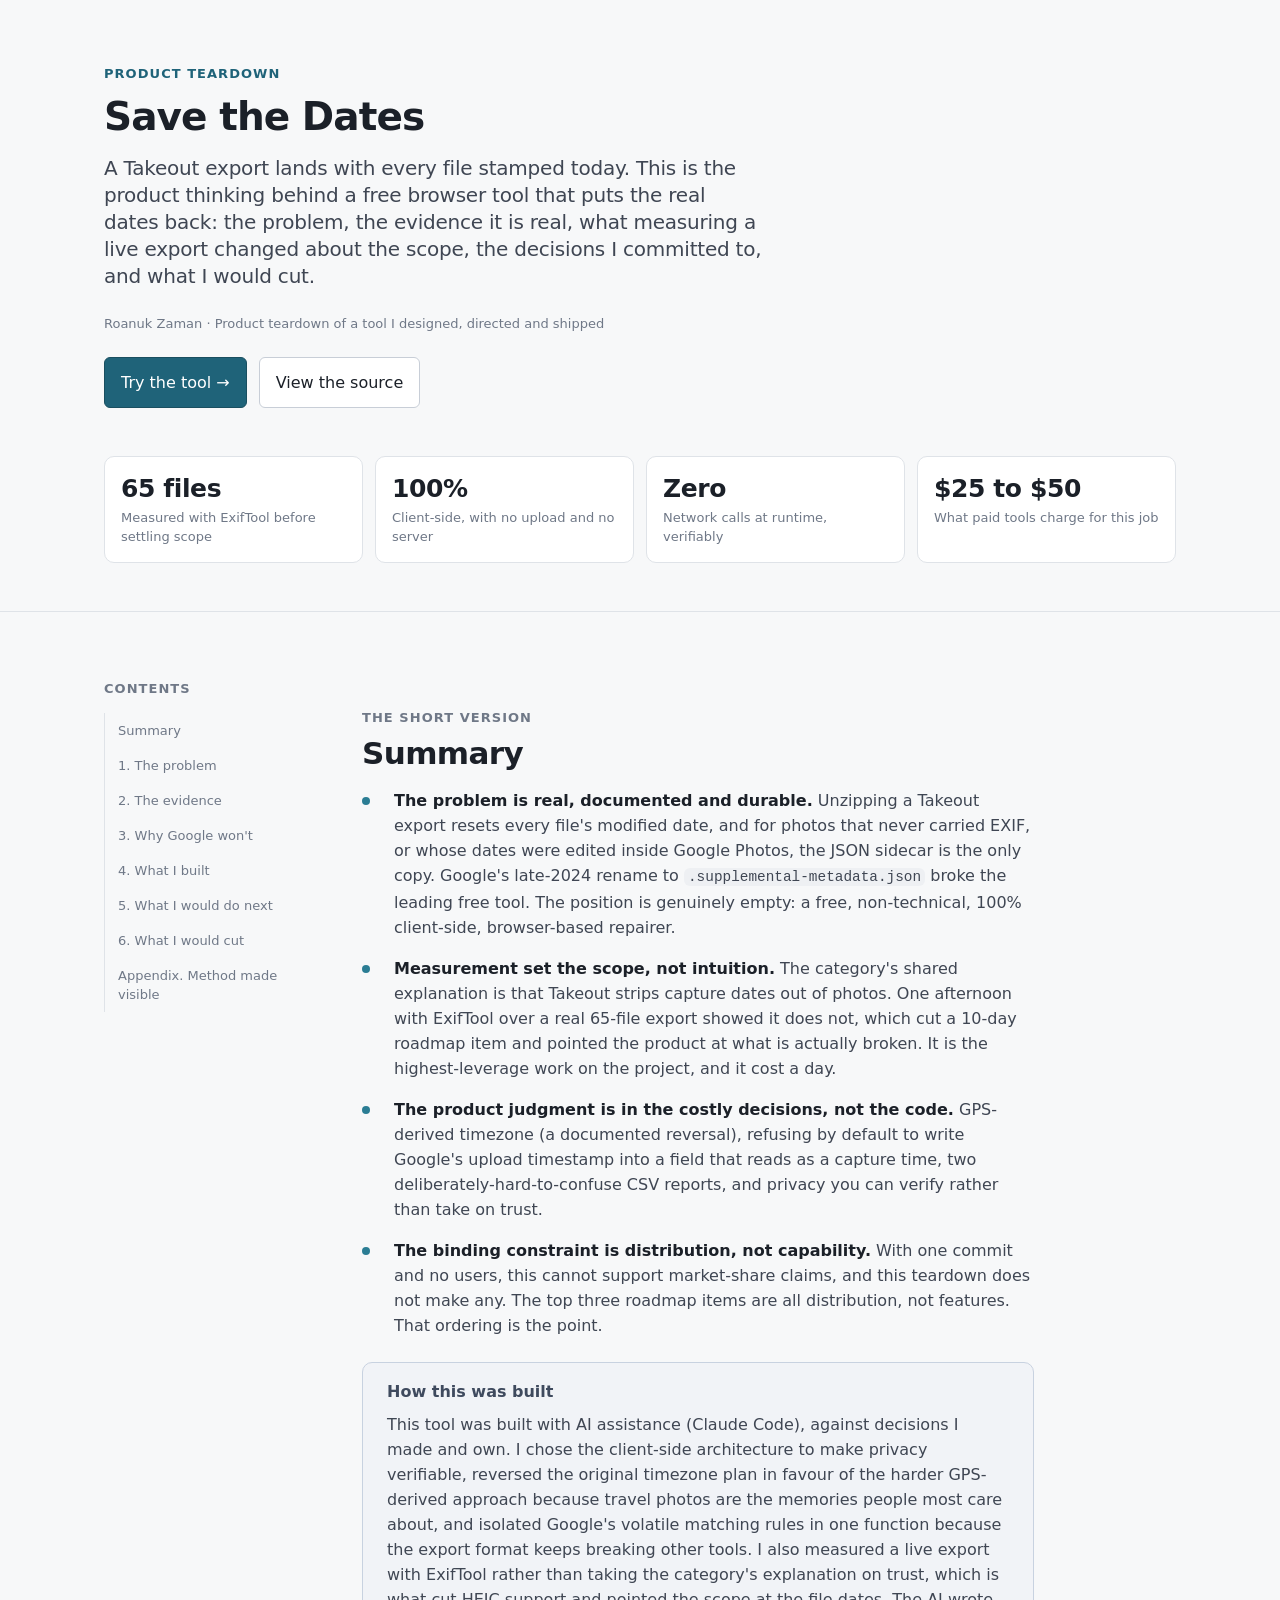
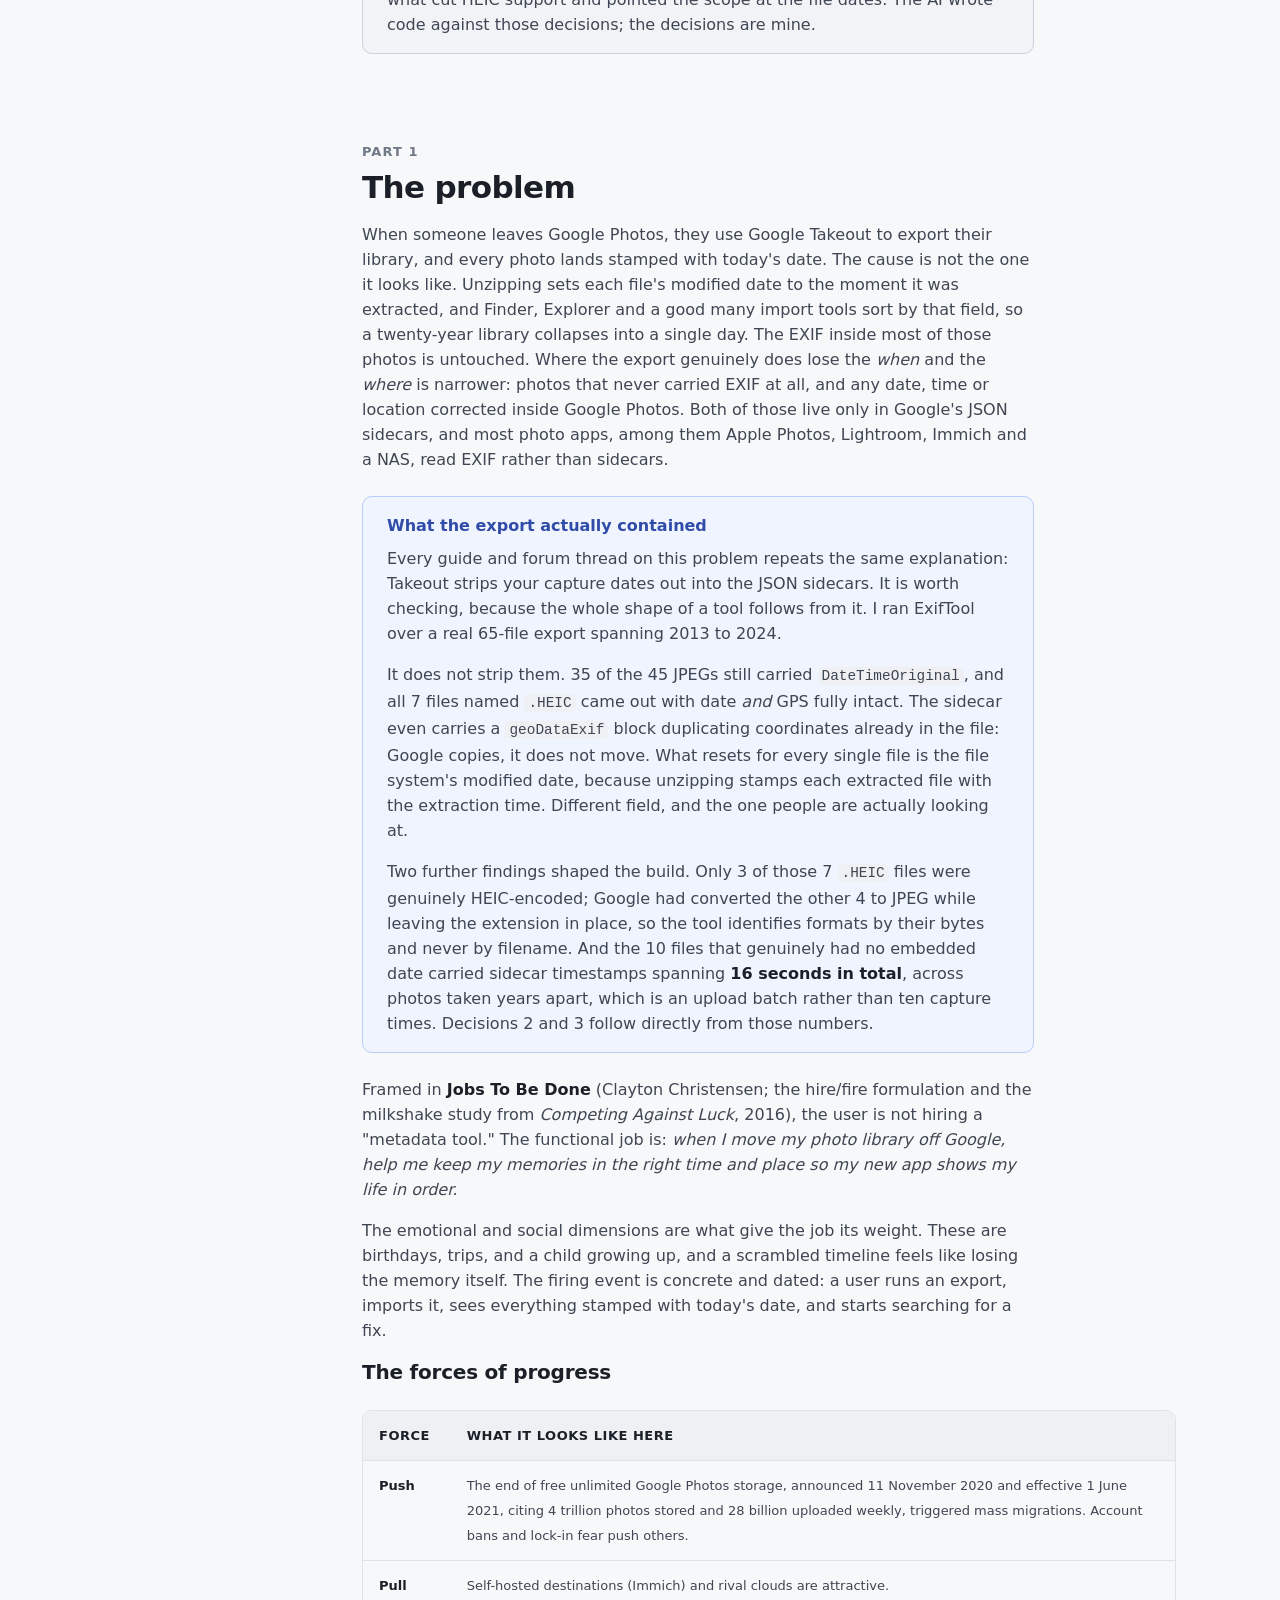
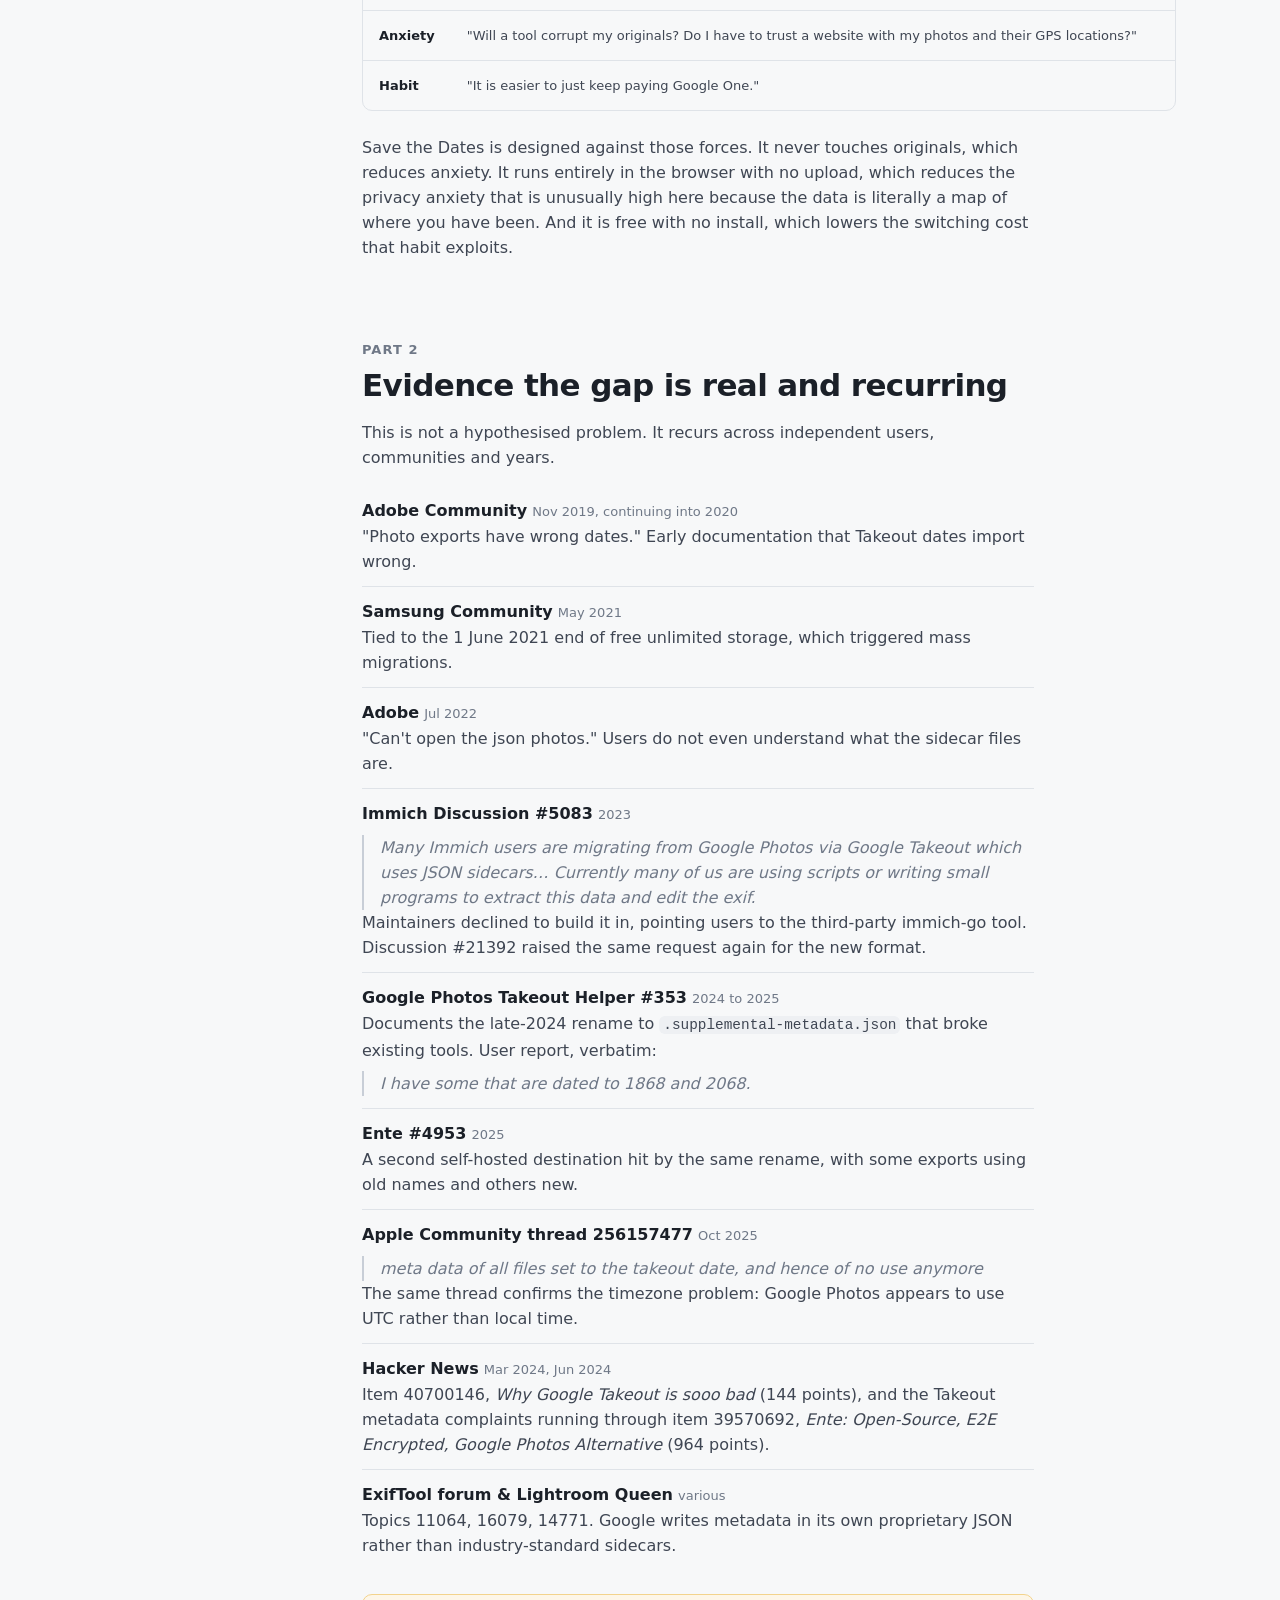
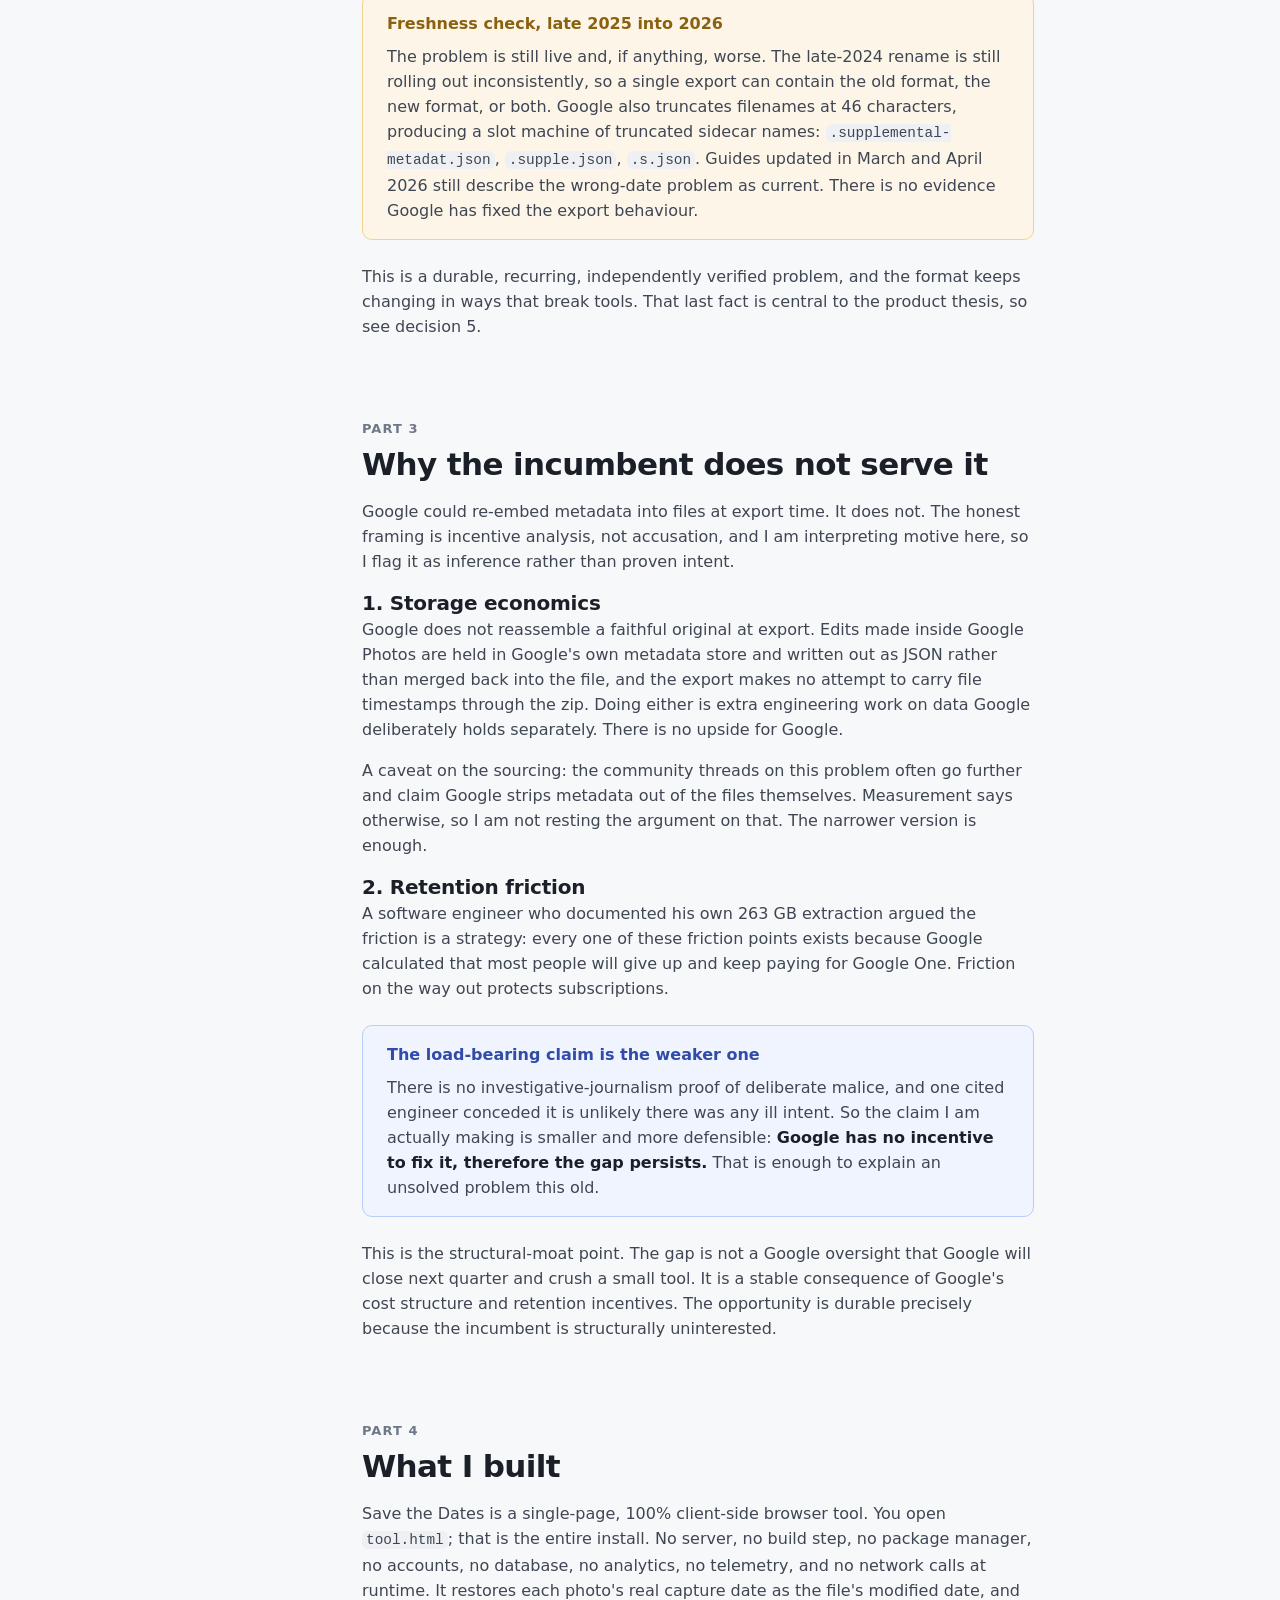
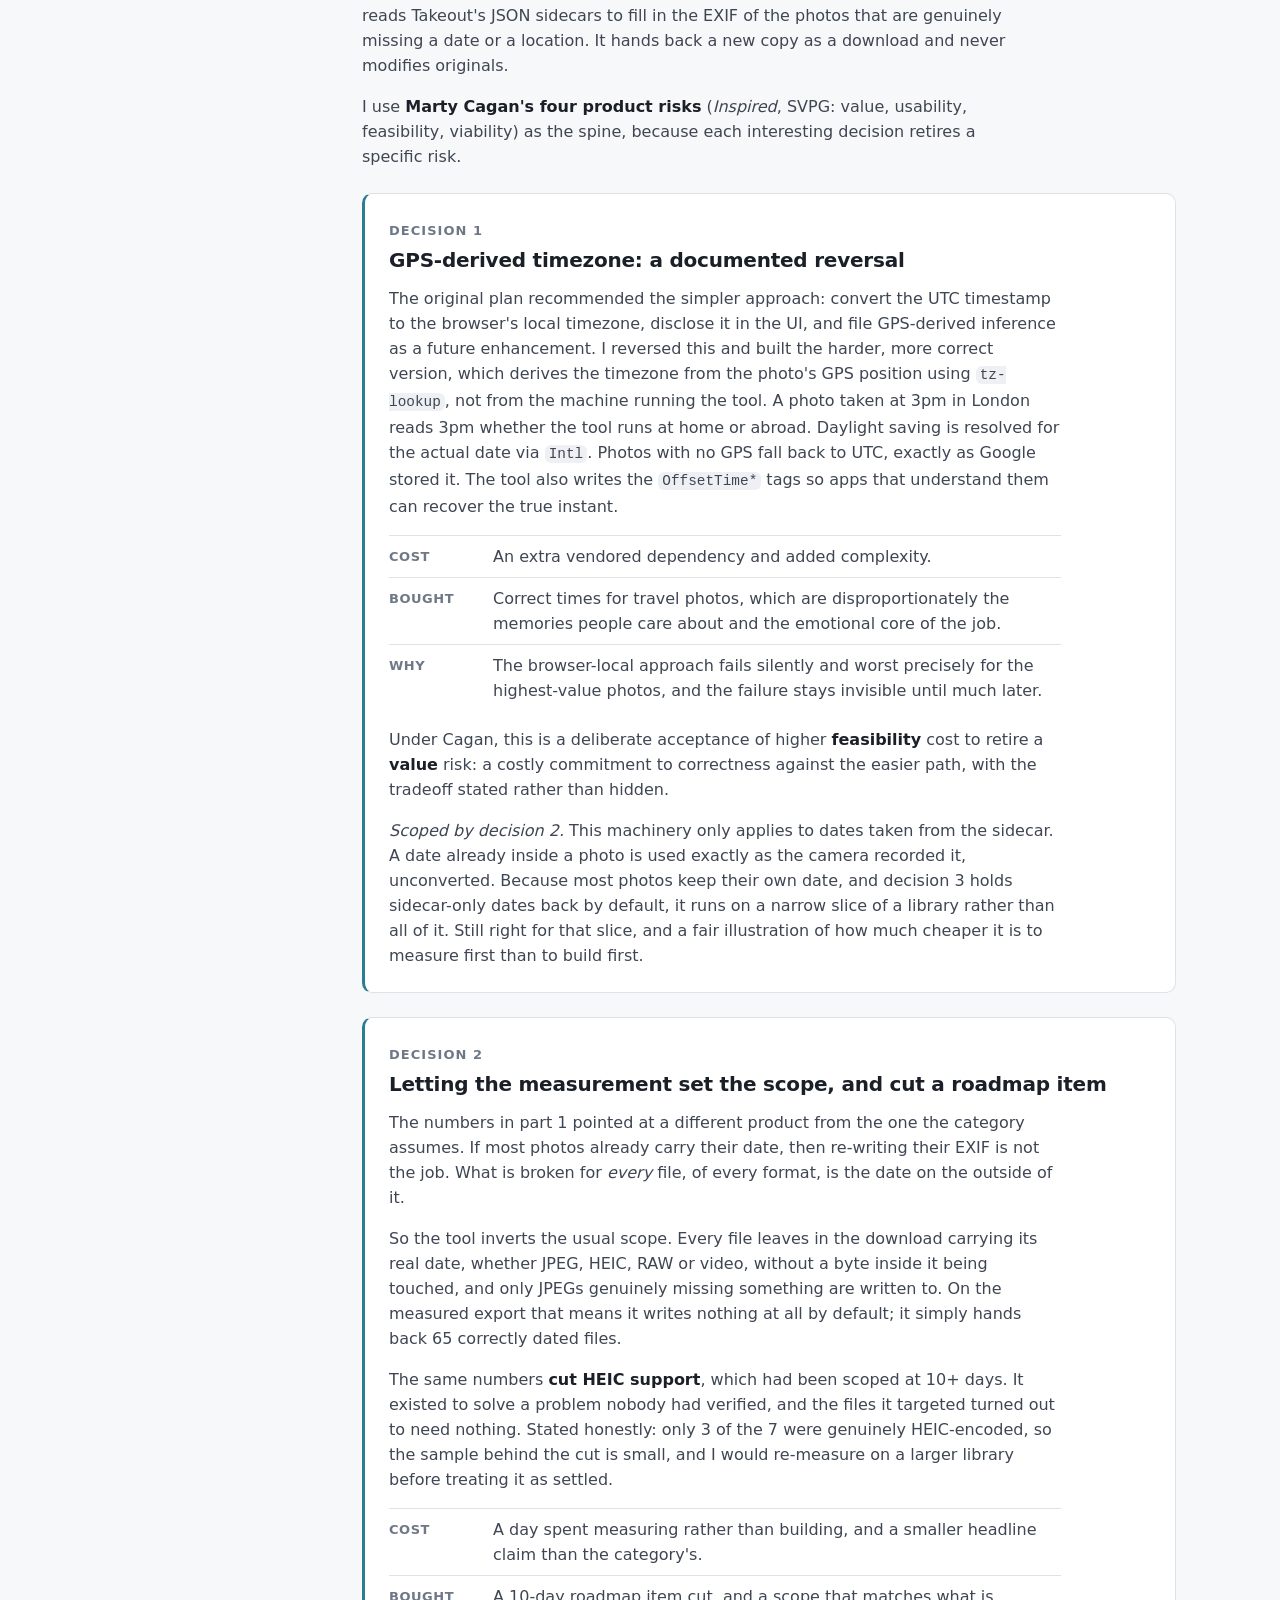
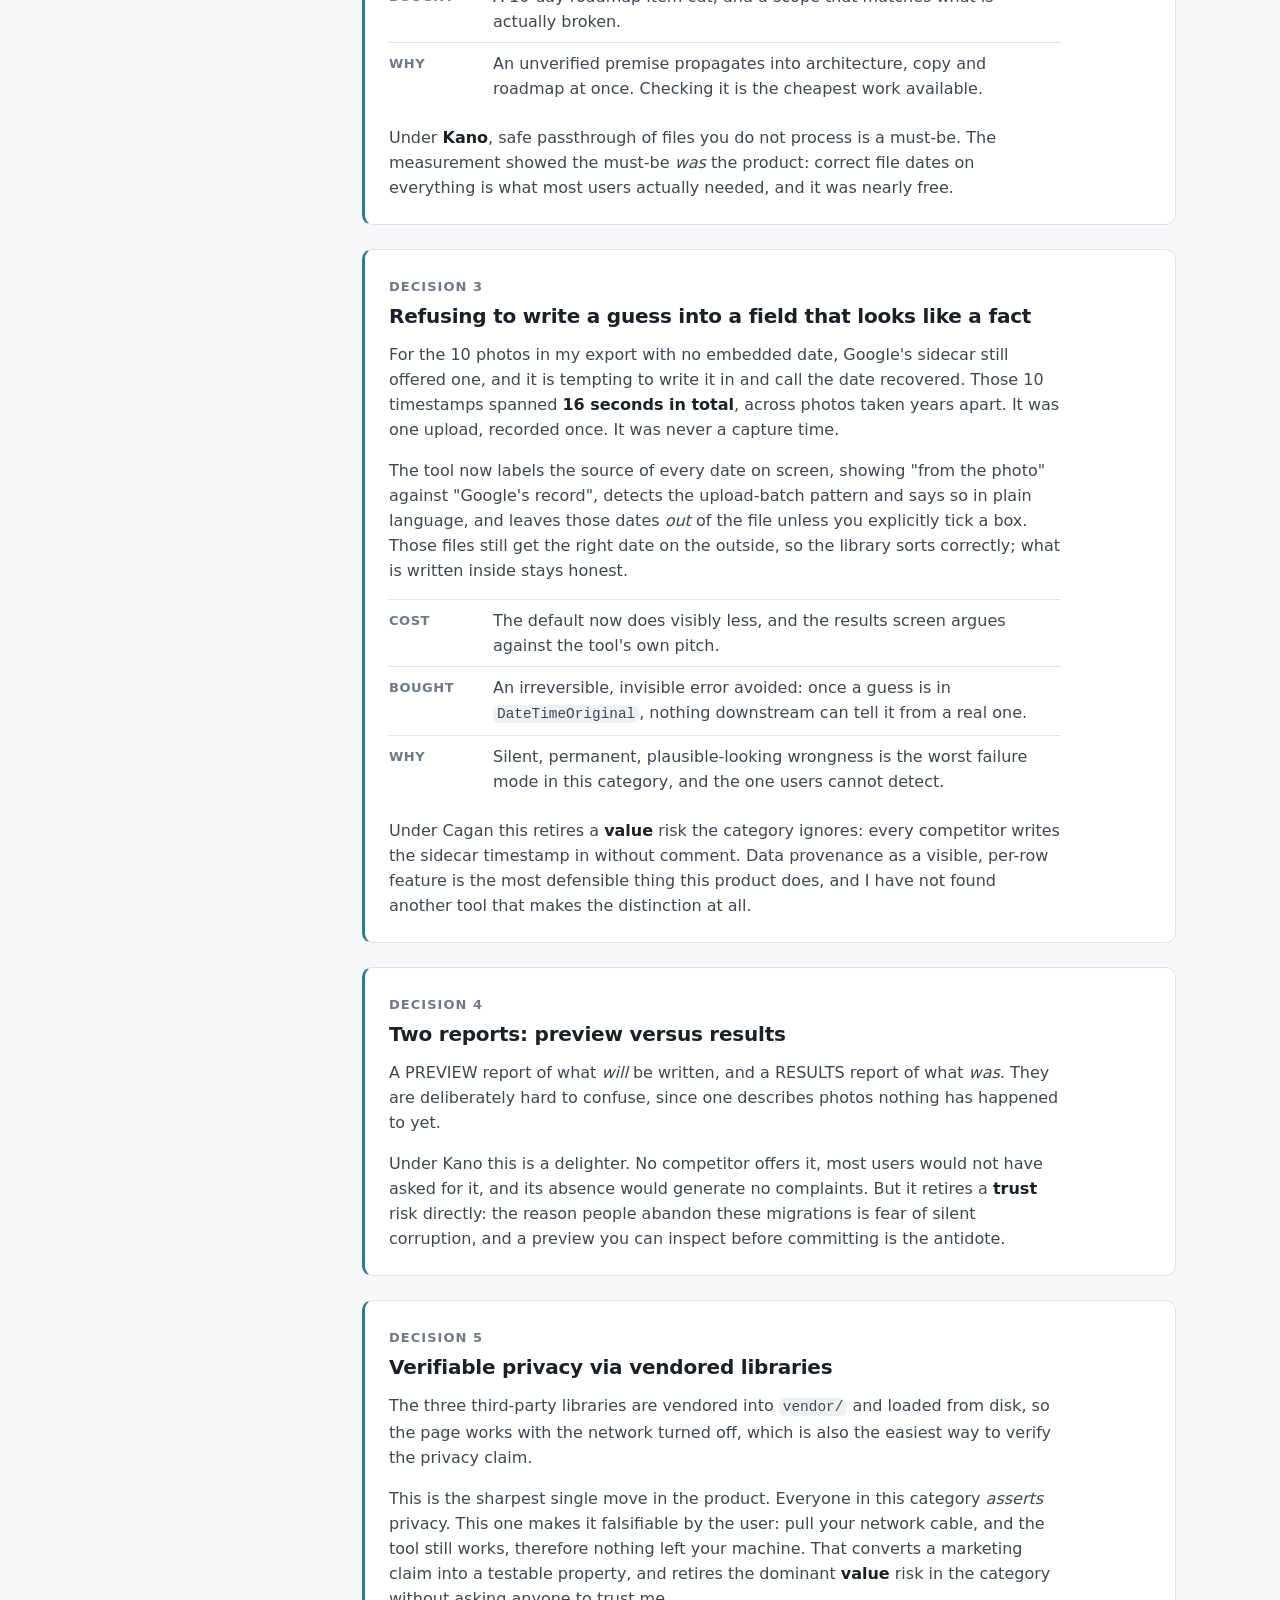
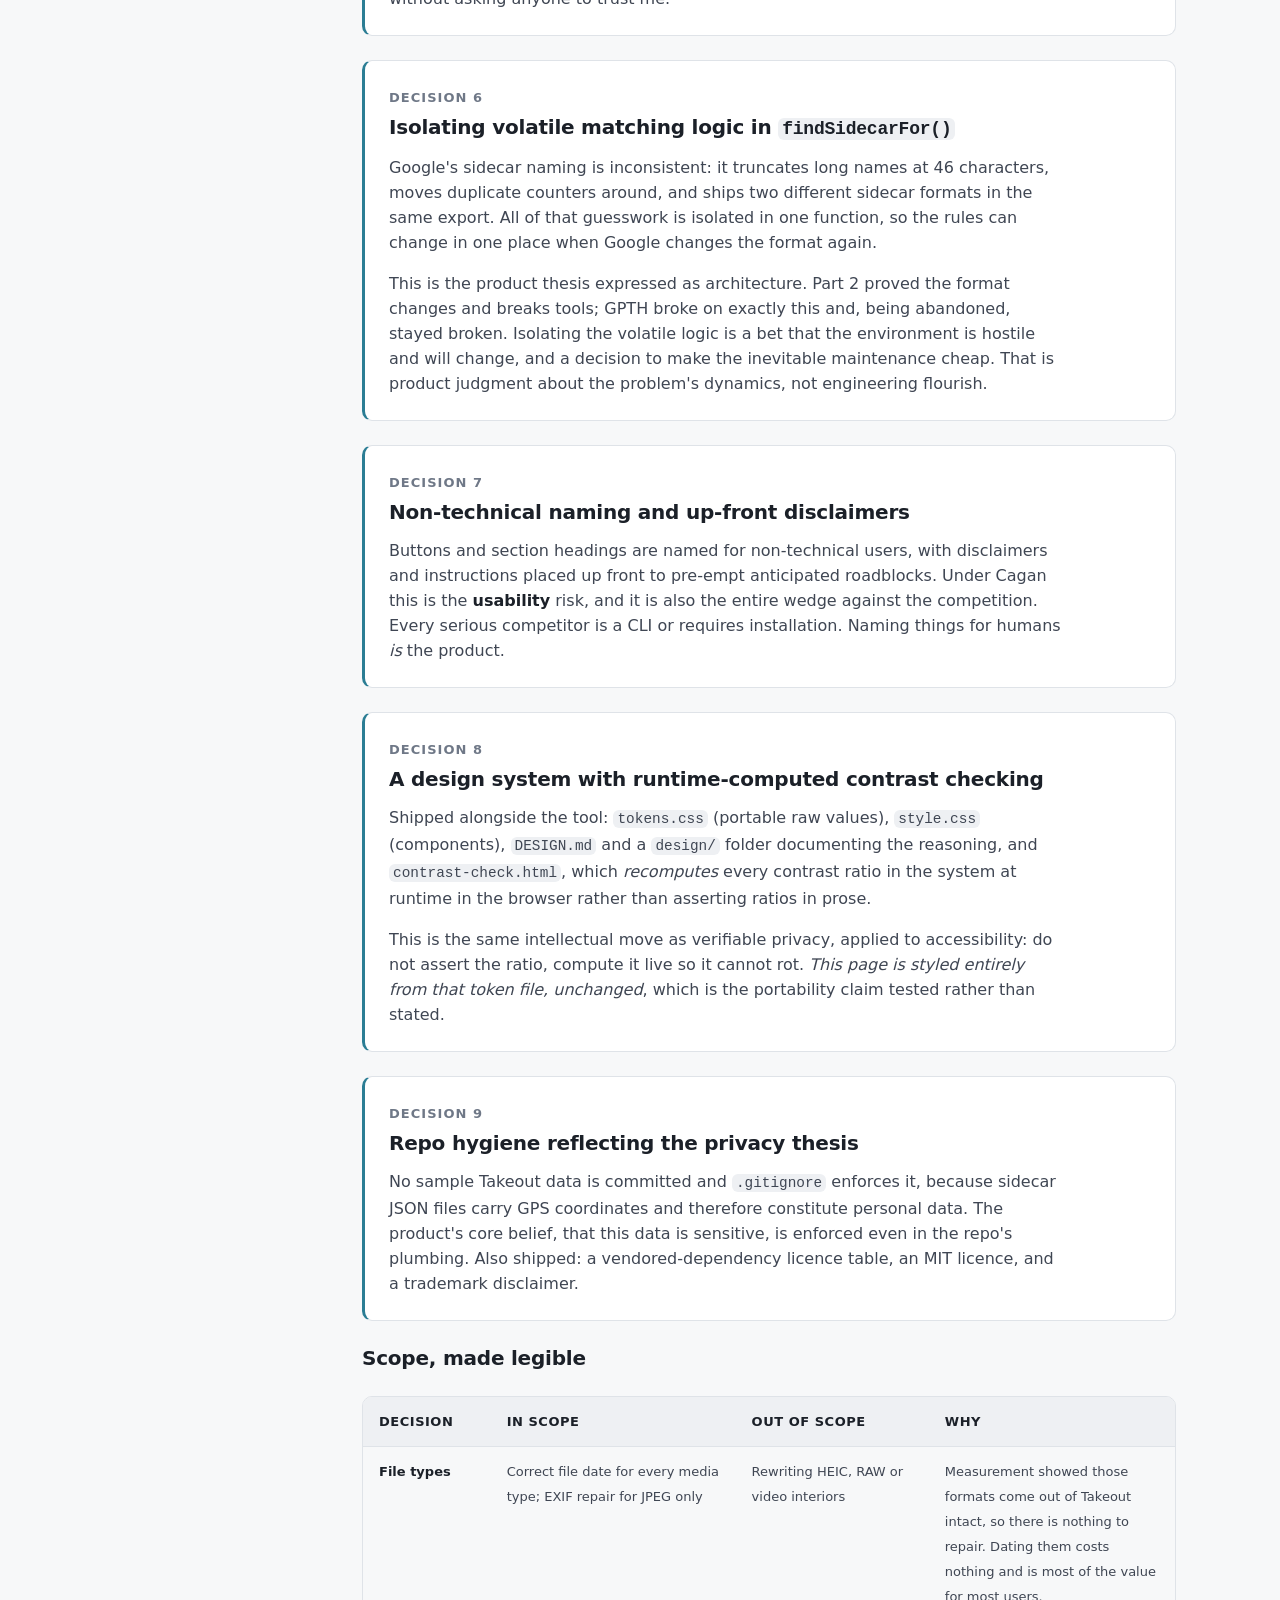
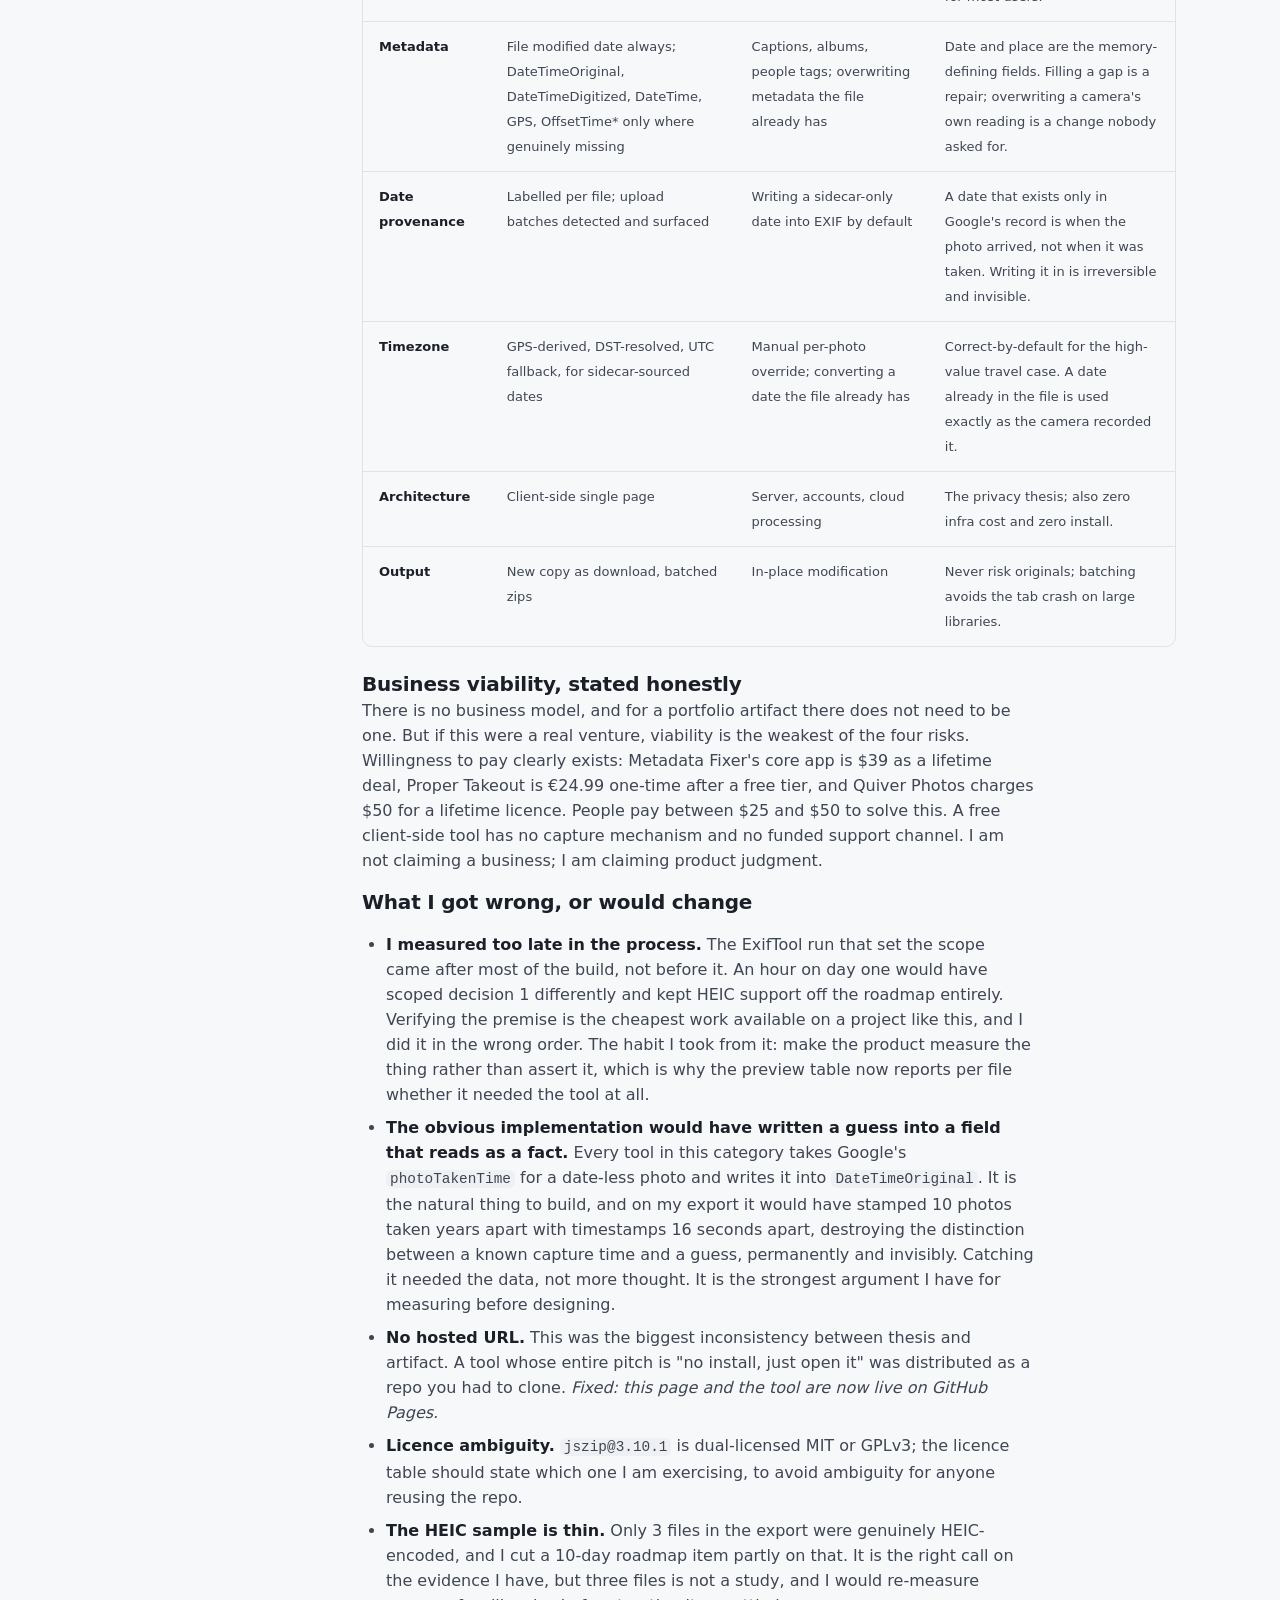
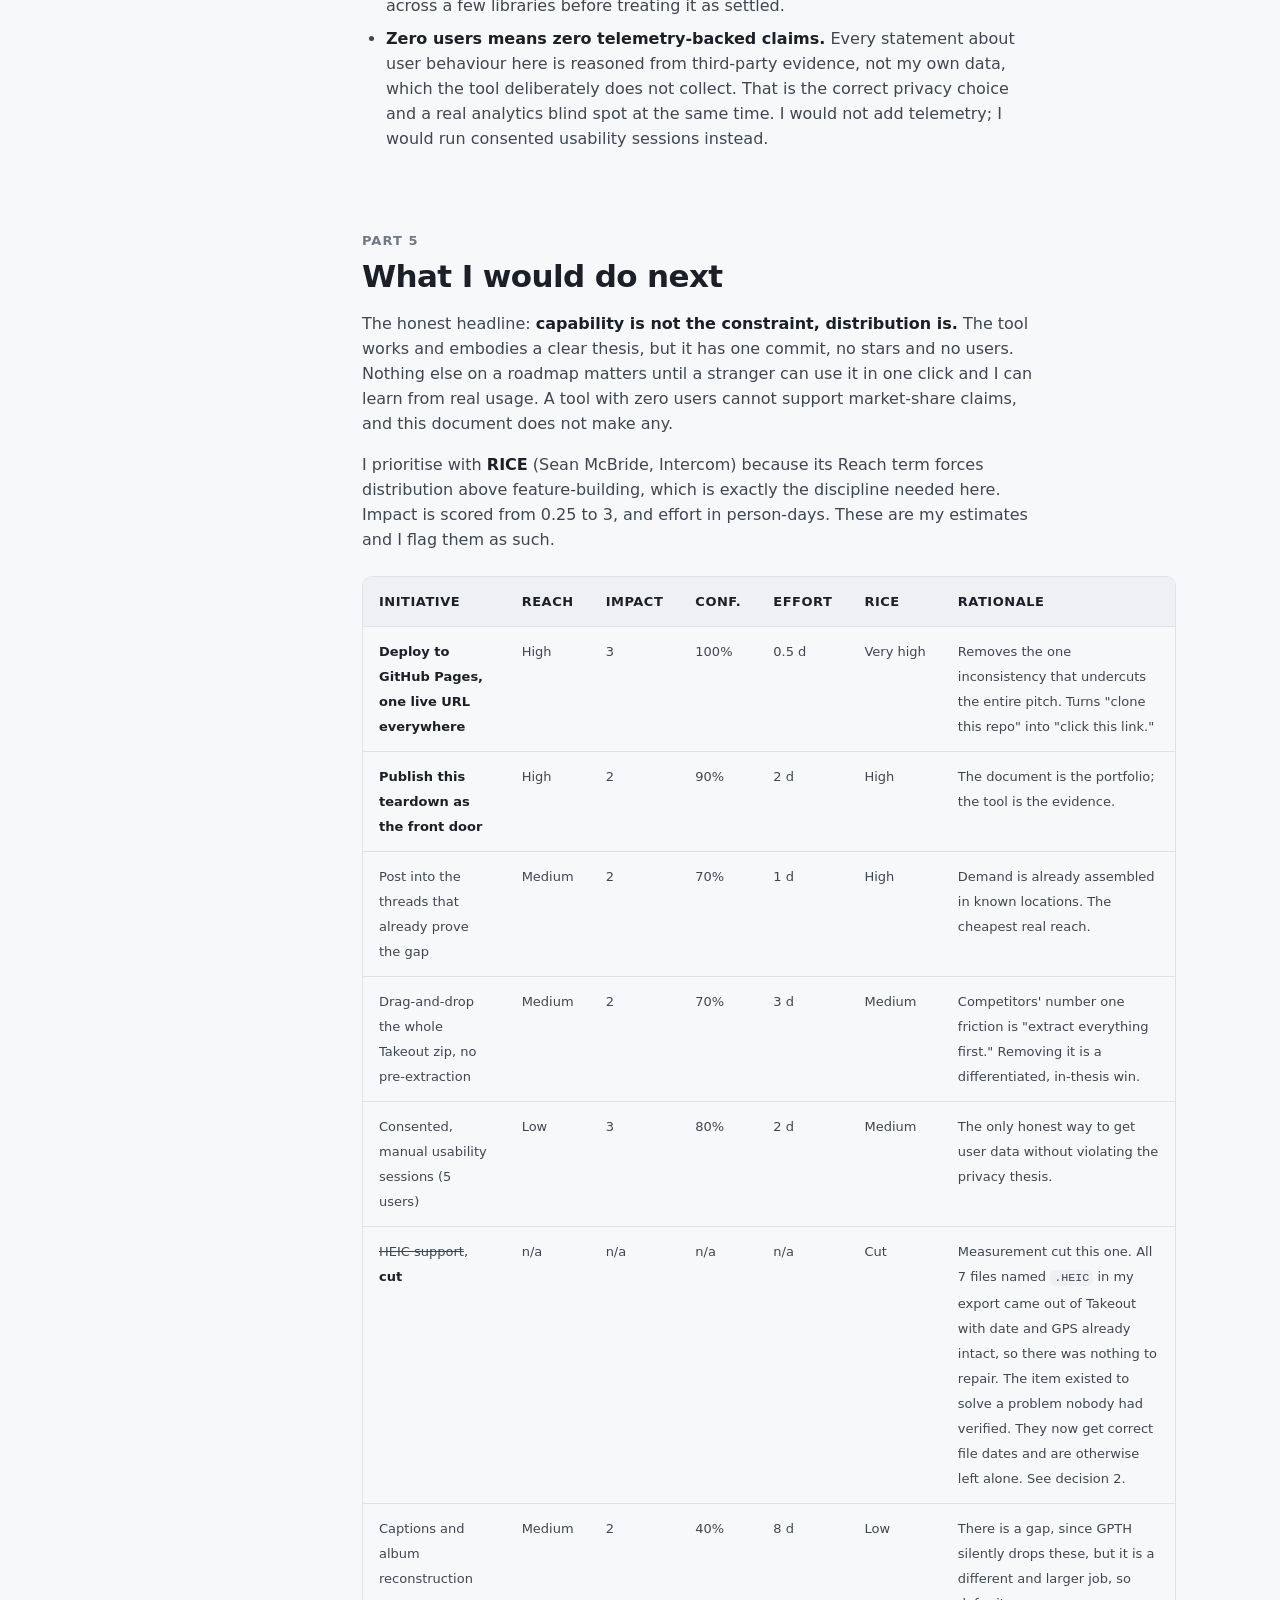
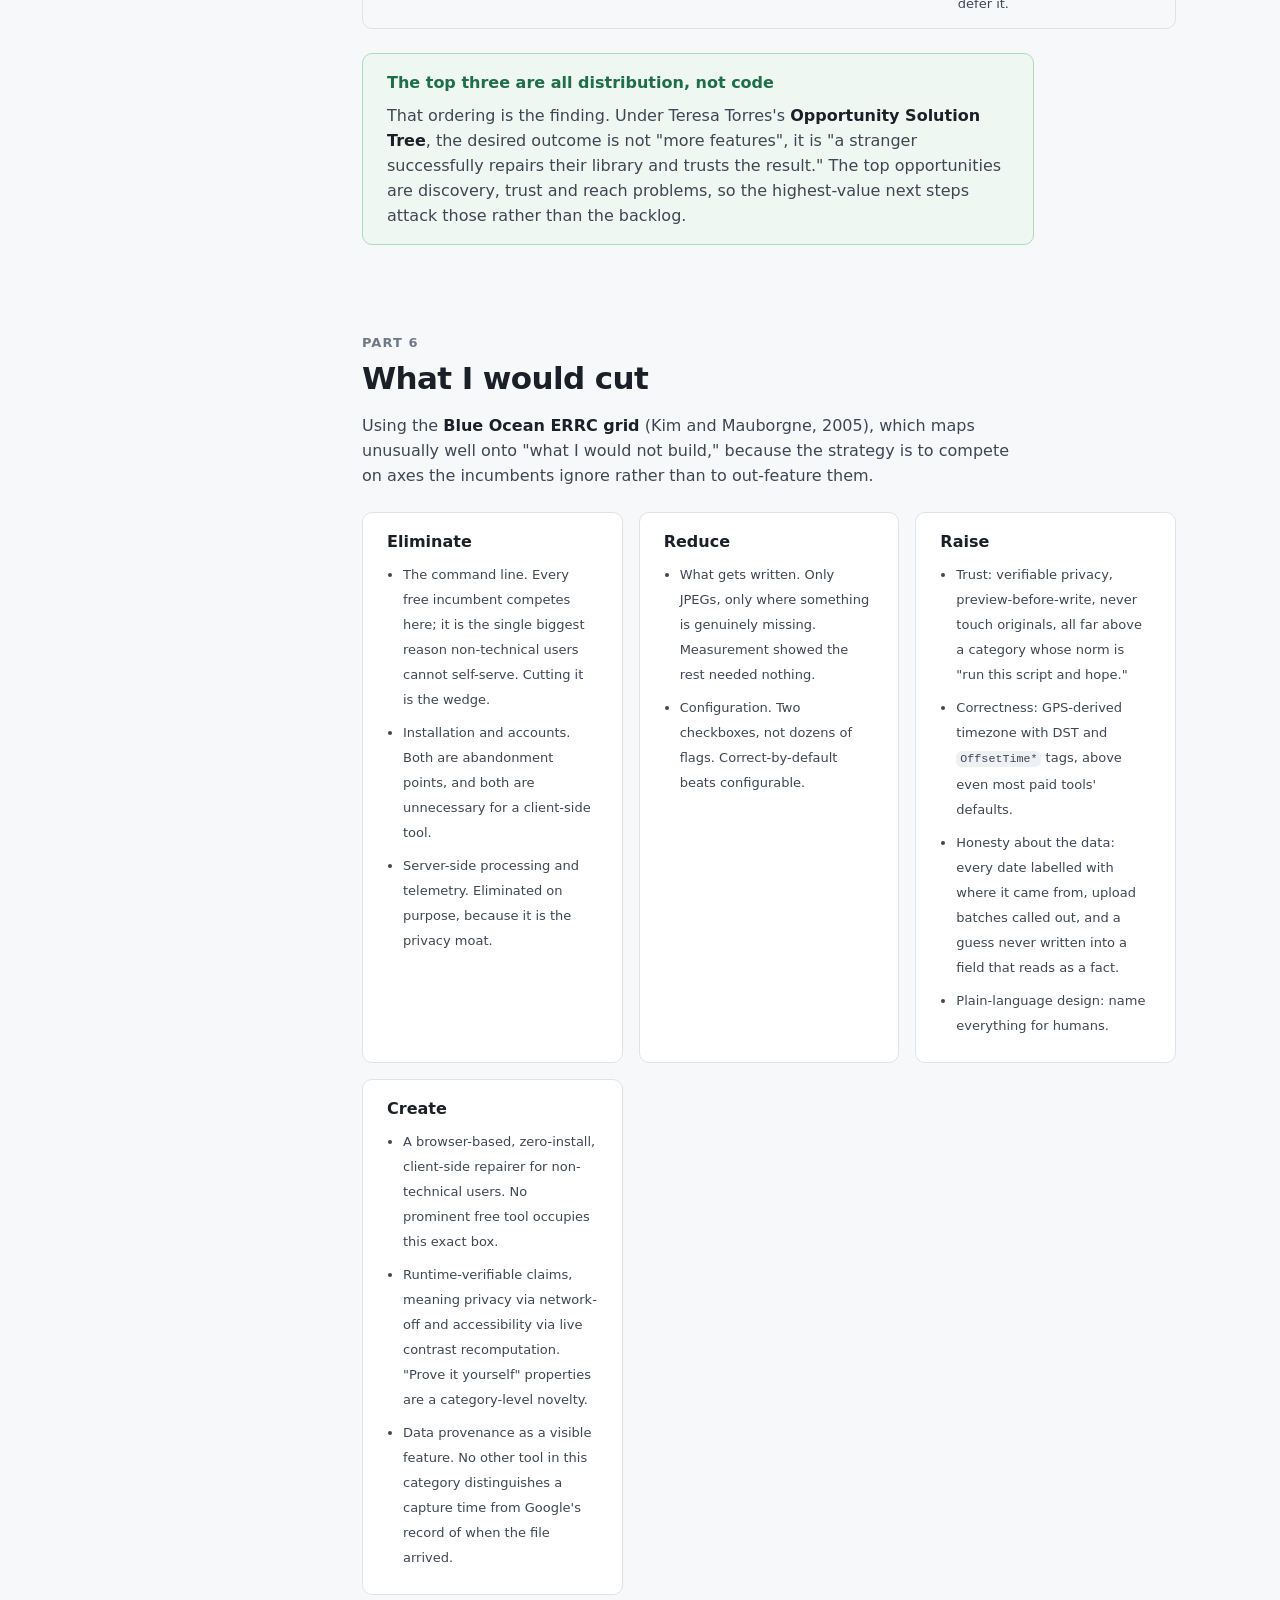
==== index.html @ 436e8006 "Carry the same header links on the tool page, and land at the top on refresh Two things the tool pag" ====
<!DOCTYPE html>
<html lang="en">
<head>
<meta charset="utf-8">
<meta name="viewport" content="width=device-width, initial-scale=1">
<title>Save the Dates: A Product Teardown</title>
<meta name="description" content="A product teardown of Save the Dates: the problem, the evidence it is real, what measuring a live Google Takeout export changed about the scope, the decisions I committed to, and what I would cut.">

<!-- Share card. Same image and treatment as index.html, but title, description
     and og:url describe THIS page - og:url is a canonical hint, so pointing it
     at the site root would make shared teardown links resolve to the tool. -->
<meta property="og:title" content="Save the Dates: A Product Teardown">
<meta property="og:description" content="The product thinking behind a free, browser-based tool that repairs Google Photos Takeout dates: the problem, the evidence, what measuring a live export changed about the scope, the decisions I committed to, and what I would cut.">
<meta property="og:image" content="https://roanukz.github.io/save-the-dates/og-image.png?v=5">
<meta property="og:image:alt" content="A photo whose wrong export date is struck through and replaced with its real capture date.">
<meta property="og:image:width" content="2400">
<meta property="og:image:height" content="1254">
<meta property="og:url" content="https://roanukz.github.io/save-the-dates/">
<meta property="og:type" content="website">
<meta name="twitter:card" content="summary_large_image">

<link rel="stylesheet" href="tokens.css">

<!-- A refresh should put you back at the top of the essay, not wherever you had
     scrolled to. Browsers restore the old scroll position on reload by default,
     which on a long page drops the reader into the middle of a section with no
     heading in view and looks like the page loaded wrong. This has to run in the
     head, before the browser has a chance to restore anything. Deep links to a
     section still work: fragment scrolling is separate from restoration. -->
<script>
  if ('scrollRestoration' in history) history.scrollRestoration = 'manual';
</script>

<style>
/* ===========================================================================
   Teardown page. Uses tokens.css unchanged — this page is itself the proof
   that the token file is portable, which is one of the claims it makes.
   Nothing here reaches for a raw ramp value; role tokens only, so dark mode
   keeps working for free.
   =========================================================================== */

/* Two roles this page needs that the core system does not define. tokens.css
   is explicit that components must never reach into the raw ramps, so they are
   mapped here once, in both schemes, and used by role below. Accent is not
   touched at all — that ramp is reserved for measurement. */
:root {
  --kicker-text: var(--primary-600);   /* section eyebrows */
  --marker:      var(--primary-500);   /* list markers, decision rule */
}
@media (prefers-color-scheme: dark) {
  :root {
    --kicker-text: var(--primary-300);
    --marker:      var(--primary-400);
  }
}

*, *::before, *::after { box-sizing: border-box; }

body {
  margin: 0;
  background: var(--page-bg);
  color: var(--text-body);
  font-family: var(--font-sans);
  font-size: var(--size-16);
  line-height: var(--lh-16);
  -webkit-font-smoothing: antialiased;
}

h1, h2, h3, h4 { color: var(--text-heading); margin: 0; }
h1 { font-size: var(--size-39); line-height: var(--lh-39); letter-spacing: var(--ls-39); font-weight: var(--w-39); }
h2 { font-size: var(--size-31); line-height: var(--lh-31); letter-spacing: var(--ls-31); font-weight: var(--w-31); }
h3 { font-size: var(--size-20); line-height: var(--lh-20); letter-spacing: var(--ls-20); font-weight: var(--w-20); }
h4 { font-size: var(--size-16); line-height: var(--lh-16); font-weight: 600; }

p { margin: 0 0 var(--space-16); max-width: var(--measure-16); }
a { color: var(--link); text-decoration-thickness: 1px; text-underline-offset: 2px; }
a:hover { color: var(--link-hover); }
code {
  font-family: var(--font-mono);
  font-size: 0.9em;
  background: var(--surface-sunken);
  padding: 1px var(--space-4);
  border-radius: var(--radius);
}
strong { color: var(--text-heading); font-weight: 600; }

:focus-visible { outline: 2px solid var(--focus-ring); outline-offset: 2px; border-radius: var(--radius); }

.skip {
  position: absolute; left: -9999px;
  background: var(--fill); color: var(--on-fill);
  padding: var(--space-12) var(--space-16); border-radius: var(--radius); z-index: 100;
}
.skip:focus { left: var(--space-16); top: var(--space-16); }

/* --- Shell ---------------------------------------------------------------- */

.wrap { max-width: 1120px; margin: 0 auto; padding: 0 var(--space-24); }

.layout { display: block; }
@media (min-width: 1000px) {
  .layout { display: grid; grid-template-columns: 210px minmax(0, 1fr); gap: var(--space-48); align-items: start; }
}

/* --- Hero ----------------------------------------------------------------- */

.hero { border-bottom: 1px solid var(--border-subtle); padding: var(--space-64) 0 var(--space-48); }

.eyebrow {
  font-size: var(--size-13); line-height: var(--lh-13); letter-spacing: 0.08em;
  text-transform: uppercase; font-weight: 600; color: var(--kicker-text); margin: 0 0 var(--space-12);
}

.hero h1 { max-width: 16ch; }
.lede {
  font-size: var(--size-20); line-height: var(--lh-20); letter-spacing: var(--ls-20);
  color: var(--text-body); max-width: var(--measure-20); margin: var(--space-16) 0 var(--space-24);
}
.byline { font-size: var(--size-13); line-height: var(--lh-13); color: var(--text-muted); margin: 0 0 var(--space-24); }

.cta-row { display: flex; flex-wrap: wrap; gap: var(--space-12); margin-top: var(--space-24); }
.btn {
  display: inline-flex; align-items: center; gap: var(--space-8);
  padding: var(--space-12) var(--space-16);
  border-radius: var(--radius); font-size: var(--size-16); font-weight: 500;
  text-decoration: none; border: 1px solid transparent; transition: background .12s ease, border-color .12s ease;
}
.btn-primary { background: var(--fill); color: var(--on-fill); border-color: var(--fill-border); }
.btn-primary:hover { background: var(--fill-hover); color: var(--on-fill); }
.btn-secondary { background: var(--surface); color: var(--text-heading); border-color: var(--border-default); }
.btn-secondary:hover { background: var(--neutral-fill-hover); border-color: var(--border-strong); color: var(--text-heading); }

/* --- Facts strip ---------------------------------------------------------- */

.facts {
  display: grid; grid-template-columns: repeat(auto-fit, minmax(170px, 1fr));
  gap: var(--space-12); margin-top: var(--space-48);
}
.fact {
  background: var(--surface); border: 1px solid var(--border-subtle);
  border-radius: var(--radius-lg); padding: var(--space-16);
}
.fact-value {
  font-size: var(--size-25); line-height: var(--lh-25); letter-spacing: var(--ls-25);
  font-weight: var(--w-25); color: var(--text-heading); display: block;
}
.fact-label { font-size: var(--size-13); line-height: var(--lh-13); color: var(--text-muted); margin-top: var(--space-4); display: block; }

/* --- Nav ------------------------------------------------------------------ */

/* Shown at every width. A contents list is one of the few things a reader
   on a phone needs MORE than a reader on a desktop, because they cannot see
   the shape of a long page by scrolling. It only becomes a sticky rail once
   there is a column to put it in. */
.toc { padding-top: var(--space-32); }
.toc-title {
  font-size: var(--size-13); text-transform: uppercase; letter-spacing: 0.08em;
  font-weight: 600; color: var(--text-muted); margin: 0 0 var(--space-12);
}
.toc ol {
  list-style: none; margin: 0; padding: 0;
  font-size: var(--size-13); line-height: var(--lh-13);
}
.toc li { margin-bottom: var(--space-8); }
.toc a { color: var(--link); }

@media (min-width: 1000px) {
  .toc { display: block; position: sticky; top: var(--space-32); padding-top: var(--space-64); }
  .toc ol { border-left: 1px solid var(--border-subtle); }
  .toc li { margin: 0; }
  .toc a {
    display: block; padding: var(--space-8) var(--space-12);
    font-size: var(--size-13); line-height: var(--lh-13);
    color: var(--text-muted); text-decoration: none; border-left: 2px solid transparent; margin-left: -1px;
  }
  .toc a:hover { color: var(--text-body); }
  .toc a.active { color: var(--link); border-left-color: var(--fill); font-weight: 600; }
}

/* --- Sections ------------------------------------------------------------- */

main { padding-bottom: var(--space-96); }
section { padding-top: var(--space-64); scroll-margin-top: var(--space-24); }
section > h2 { max-width: var(--measure-25); }
.section-kicker {
  font-size: var(--size-13); line-height: var(--lh-13); letter-spacing: 0.08em; text-transform: uppercase;
  font-weight: 600; color: var(--text-muted); margin: 0 0 var(--space-8);
}
section > h2 + p { margin-top: var(--space-16); }

ul, ol { max-width: var(--measure-16); padding-left: var(--space-24); }
li { margin-bottom: var(--space-8); }

/* --- Callouts ------------------------------------------------------------- */

.callout {
  border: 1px solid; border-radius: var(--radius-lg);
  padding: var(--space-16) var(--space-24); margin: var(--space-24) 0;
  max-width: var(--measure-16);
}
.callout p:last-child { margin-bottom: 0; }
.callout h4 { margin-bottom: var(--space-8); }

.callout-notice { background: var(--notice-tint); border-color: var(--notice-line); }
.callout-notice h4 { color: var(--notice-text); }
.callout-info { background: var(--info-tint); border-color: var(--info-line); }
.callout-info h4 { color: var(--info-text); }
.callout-warning { background: var(--warning-tint); border-color: var(--warning-line); }
.callout-warning h4 { color: var(--warning-text); }
.callout-success { background: var(--success-tint); border-color: var(--success-line); }
.callout-success h4 { color: var(--success-text); }

/* --- TL;DR ---------------------------------------------------------------- */

.tldr { margin: var(--space-32) 0 0; }
.tldr ul { list-style: none; padding: 0; max-width: var(--measure-16); }
.tldr li {
  position: relative; padding-left: var(--space-32); margin-bottom: var(--space-16);
}
.tldr li::before {
  content: ""; position: absolute; left: 0; top: 9px;
  width: 8px; height: 8px; border-radius: 50%; background: var(--marker);
}

/* --- Decision cards ------------------------------------------------------- */

.decision {
  background: var(--surface); border: 1px solid var(--border-subtle);
  border-left: 3px solid var(--marker);
  border-radius: var(--radius-lg); padding: var(--space-24); margin: var(--space-24) 0;
}
.decision > h3 { margin-bottom: var(--space-12); }
.decision > p:last-child { margin-bottom: 0; }
.decision-num {
  font-size: var(--size-13); font-weight: 600; letter-spacing: 0.08em; text-transform: uppercase;
  color: var(--text-muted); display: block; margin-bottom: var(--space-4);
}
.tradeoff { list-style: none; padding: 0; margin: var(--space-16) 0 0; max-width: var(--measure-16); }
.tradeoff li {
  display: grid; grid-template-columns: 92px minmax(0, 1fr); gap: var(--space-12);
  padding: var(--space-8) 0; border-top: 1px solid var(--border-subtle); margin: 0;
}
.tradeoff dt, .tradeoff .k {
  font-size: var(--size-13); line-height: var(--lh-16); font-weight: 600;
  color: var(--text-muted); text-transform: uppercase; letter-spacing: 0.04em;
}

/* --- Tables --------------------------------------------------------------- */

.table-scroll { overflow-x: auto; margin: var(--space-24) 0; border: 1px solid var(--border-subtle); border-radius: var(--radius-lg); }
table { border-collapse: collapse; width: 100%; min-width: 620px; font-size: var(--size-13); line-height: var(--lh-16); }
th, td { text-align: left; padding: var(--space-12) var(--space-16); border-bottom: 1px solid var(--border-subtle); vertical-align: top; }
thead th {
  background: var(--surface-sunken); color: var(--text-heading); font-weight: 600;
  text-transform: uppercase; letter-spacing: 0.04em; font-size: var(--size-13); white-space: nowrap;
}
tbody tr:last-child td { border-bottom: none; }
td.num { white-space: nowrap; }

/* --- Evidence list -------------------------------------------------------- */

.evidence { list-style: none; padding: 0; max-width: var(--measure-16); }
.evidence li { padding: var(--space-12) 0; border-bottom: 1px solid var(--border-subtle); margin: 0; }
.evidence li:last-child { border-bottom: none; }
.evidence .src { color: var(--text-heading); font-weight: 600; }
.evidence .yr { color: var(--text-muted); font-size: var(--size-13); }
blockquote {
  margin: var(--space-8) 0 0; padding-left: var(--space-16);
  border-left: 2px solid var(--border-default); color: var(--text-muted); font-style: italic;
}

/* --- ERRC grid ------------------------------------------------------------ */

.errc { display: grid; grid-template-columns: repeat(auto-fit, minmax(260px, 1fr)); gap: var(--space-16); margin: var(--space-24) 0; }
.errc-cell { background: var(--surface); border: 1px solid var(--border-subtle); border-radius: var(--radius-lg); padding: var(--space-16) var(--space-24); }
.errc-cell h4 { margin-bottom: var(--space-8); }
.errc-cell ul { padding-left: var(--space-16); margin: 0; font-size: var(--size-13); line-height: var(--lh-16); }

/* --- Footer --------------------------------------------------------------- */

footer {
  border-top: 1px solid var(--border-subtle); padding: var(--space-32) 0 var(--space-64);
  font-size: var(--size-13); line-height: var(--lh-16); color: var(--text-muted);
}
footer p { max-width: var(--measure-16); }
footer a { color: var(--link); }
</style>
</head>
<body>

<a class="skip" href="#main">Skip to content</a>

<header class="hero">
  <div class="wrap">
    <p class="eyebrow">Product teardown</p>
    <h1>Save the Dates</h1>
    <p class="lede">A Takeout export lands with every file stamped today. This is the product thinking behind a free browser tool that puts the real dates back: the problem, the evidence it is real, what measuring a live export changed about the scope, the decisions I committed to, and what I would cut.</p>
    <p class="byline">Roanuk Zaman · Product teardown of a tool I designed, directed and shipped</p>

    <div class="cta-row">
      <a class="btn btn-primary" href="tool.html">Try the tool &rarr;</a>
      <a class="btn btn-secondary" href="https://github.com/Roanukz/save-the-dates">View the source</a>
    </div>

    <div class="facts">
      <div class="fact">
        <span class="fact-value">65 files</span>
        <span class="fact-label">Measured with ExifTool before settling scope</span>
      </div>
      <div class="fact">
        <span class="fact-value">100%</span>
        <span class="fact-label">Client-side, with no upload and no server</span>
      </div>
      <div class="fact">
        <span class="fact-value">Zero</span>
        <span class="fact-label">Network calls at runtime, verifiably</span>
      </div>
      <div class="fact">
        <span class="fact-value">$25 to $50</span>
        <span class="fact-label">What paid tools charge for this job</span>
      </div>
    </div>
  </div>
</header>

<div class="wrap layout">

  <nav class="toc" aria-label="Sections">
    <p class="toc-title">Contents</p>
    <ol>
      <li><a href="#tldr">Summary</a></li>
      <li><a href="#problem">1. The problem</a></li>
      <li><a href="#evidence">2. The evidence</a></li>
      <li><a href="#incumbent">3. Why Google won't</a></li>
      <li><a href="#built">4. What I built</a></li>
      <li><a href="#next">5. What I would do next</a></li>
      <li><a href="#cut">6. What I would cut</a></li>
      <li><a href="#frameworks">Appendix. Method made visible</a></li>
    </ol>
  </nav>

  <main id="main">

    <section id="tldr" class="tldr">
      <p class="section-kicker">The short version</p>
      <h2>Summary</h2>
      <ul>
        <li><strong>The problem is real, documented and durable.</strong> Unzipping a Takeout export resets every file's modified date, and for photos that never carried EXIF, or whose dates were edited inside Google Photos, the JSON sidecar is the only copy. Google's late-2024 rename to <code>.supplemental-metadata.json</code> broke the leading free tool. The position is genuinely empty: a free, non-technical, 100% client-side, browser-based repairer.</li>
        <li><strong>Measurement set the scope, not intuition.</strong> The category's shared explanation is that Takeout strips capture dates out of photos. One afternoon with ExifTool over a real 65-file export showed it does not, which cut a 10-day roadmap item and pointed the product at what is actually broken. It is the highest-leverage work on the project, and it cost a day.</li>
        <li><strong>The product judgment is in the costly decisions, not the code.</strong> GPS-derived timezone (a documented reversal), refusing by default to write Google's upload timestamp into a field that reads as a capture time, two deliberately-hard-to-confuse CSV reports, and privacy you can verify rather than take on trust.</li>
        <li><strong>The binding constraint is distribution, not capability.</strong> With one commit and no users, this cannot support market-share claims, and this teardown does not make any. The top three roadmap items are all distribution, not features. That ordering is the point.</li>
      </ul>

      <div class="callout callout-notice">
        <h4>How this was built</h4>
        <p>This tool was built with AI assistance (Claude Code), against decisions I made and own. I chose the client-side architecture to make privacy verifiable, reversed the original timezone plan in favour of the harder GPS-derived approach because travel photos are the memories people most care about, and isolated Google's volatile matching rules in one function because the export format keeps breaking other tools. I also measured a live export with ExifTool rather than taking the category's explanation on trust, which is what cut HEIC support and pointed the scope at the file dates. The AI wrote code against those decisions; the decisions are mine.</p>
      </div>
    </section>

    <section id="problem">
      <p class="section-kicker">Part 1</p>
      <h2>The problem</h2>
      <p>When someone leaves Google Photos, they use Google Takeout to export their library, and every photo lands stamped with today's date. The cause is not the one it looks like. Unzipping sets each file's modified date to the moment it was extracted, and Finder, Explorer and a good many import tools sort by that field, so a twenty-year library collapses into a single day. The EXIF inside most of those photos is untouched. Where the export genuinely does lose the <em>when</em> and the <em>where</em> is narrower: photos that never carried EXIF at all, and any date, time or location corrected inside Google Photos. Both of those live only in Google's JSON sidecars, and most photo apps, among them Apple Photos, Lightroom, Immich and a NAS, read EXIF rather than sidecars.</p>

      <div class="callout callout-info">
        <h4>What the export actually contained</h4>
        <p>Every guide and forum thread on this problem repeats the same explanation: Takeout strips your capture dates out into the JSON sidecars. It is worth checking, because the whole shape of a tool follows from it. I ran ExifTool over a real 65-file export spanning 2013 to 2024.</p>
        <p>It does not strip them. 35 of the 45 JPEGs still carried <code>DateTimeOriginal</code>, and all 7 files named <code>.HEIC</code> came out with date <em>and</em> GPS fully intact. The sidecar even carries a <code>geoDataExif</code> block duplicating coordinates already in the file: Google copies, it does not move. What resets for every single file is the file system's modified date, because unzipping stamps each extracted file with the extraction time. Different field, and the one people are actually looking at.</p>
        <p>Two further findings shaped the build. Only 3 of those 7 <code>.HEIC</code> files were genuinely HEIC-encoded; Google had converted the other 4 to JPEG while leaving the extension in place, so the tool identifies formats by their bytes and never by filename. And the 10 files that genuinely had no embedded date carried sidecar timestamps spanning <strong>16 seconds in total</strong>, across photos taken years apart, which is an upload batch rather than ten capture times. Decisions 2 and 3 follow directly from those numbers.</p>
      </div>

      <p>Framed in <strong>Jobs To Be Done</strong> (Clayton Christensen; the hire/fire formulation and the milkshake study from <em>Competing Against Luck</em>, 2016), the user is not hiring a "metadata tool." The functional job is: <em>when I move my photo library off Google, help me keep my memories in the right time and place so my new app shows my life in order.</em></p>

      <p>The emotional and social dimensions are what give the job its weight. These are birthdays, trips, and a child growing up, and a scrambled timeline feels like losing the memory itself. The firing event is concrete and dated: a user runs an export, imports it, sees everything stamped with today's date, and starts searching for a fix.</p>

      <h3>The forces of progress</h3>
      <div class="table-scroll">
        <table>
          <thead><tr><th>Force</th><th>What it looks like here</th></tr></thead>
          <tbody>
            <tr><td><strong>Push</strong></td><td>The end of free unlimited Google Photos storage, announced 11 November 2020 and effective 1 June 2021, citing 4 trillion photos stored and 28 billion uploaded weekly, triggered mass migrations. Account bans and lock-in fear push others.</td></tr>
            <tr><td><strong>Pull</strong></td><td>Self-hosted destinations (Immich) and rival clouds are attractive.</td></tr>
            <tr><td><strong>Anxiety</strong></td><td>"Will a tool corrupt my originals? Do I have to trust a website with my photos and their GPS locations?"</td></tr>
            <tr><td><strong>Habit</strong></td><td>"It is easier to just keep paying Google One."</td></tr>
          </tbody>
        </table>
      </div>

      <p>Save the Dates is designed against those forces. It never touches originals, which reduces anxiety. It runs entirely in the browser with no upload, which reduces the privacy anxiety that is unusually high here because the data is literally a map of where you have been. And it is free with no install, which lowers the switching cost that habit exploits.</p>
    </section>

    <section id="evidence">
      <p class="section-kicker">Part 2</p>
      <h2>Evidence the gap is real and recurring</h2>
      <p>This is not a hypothesised problem. It recurs across independent users, communities and years.</p>

      <ul class="evidence">
        <li><span class="src">Adobe Community</span> <span class="yr">Nov 2019, continuing into 2020</span><br>"Photo exports have wrong dates." Early documentation that Takeout dates import wrong.</li>
        <li><span class="src">Samsung Community</span> <span class="yr">May 2021</span><br>Tied to the 1 June 2021 end of free unlimited storage, which triggered mass migrations.</li>
        <li><span class="src">Adobe</span> <span class="yr">Jul 2022</span><br>"Can't open the json photos." Users do not even understand what the sidecar files are.</li>
        <li><span class="src">Immich Discussion #5083</span> <span class="yr">2023</span><br><blockquote>Many Immich users are migrating from Google Photos via Google Takeout which uses JSON sidecars… Currently many of us are using scripts or writing small programs to extract this data and edit the exif.</blockquote>Maintainers declined to build it in, pointing users to the third-party immich-go tool. Discussion #21392 raised the same request again for the new format.</li>
        <li><span class="src">Google Photos Takeout Helper #353</span> <span class="yr">2024 to 2025</span><br>Documents the late-2024 rename to <code>.supplemental-metadata.json</code> that broke existing tools. User report, verbatim: <blockquote>I have some that are dated to 1868 and 2068.</blockquote></li>
        <li><span class="src">Ente #4953</span> <span class="yr">2025</span><br>A second self-hosted destination hit by the same rename, with some exports using old names and others new.</li>
        <li><span class="src">Apple Community thread 256157477</span> <span class="yr">Oct 2025</span><br><blockquote>meta data of all files set to the takeout date, and hence of no use anymore</blockquote>The same thread confirms the timezone problem: Google Photos appears to use UTC rather than local time.</li>
        <li><span class="src">Hacker News</span> <span class="yr">Mar 2024, Jun 2024</span><br>Item 40700146, <em>Why Google Takeout is sooo bad</em> (144 points), and the Takeout metadata complaints running through item 39570692, <em>Ente: Open-Source, E2E Encrypted, Google Photos Alternative</em> (964 points).</li>
        <li><span class="src">ExifTool forum &amp; Lightroom Queen</span> <span class="yr">various</span><br>Topics 11064, 16079, 14771. Google writes metadata in its own proprietary JSON rather than industry-standard sidecars.</li>
      </ul>

      <div class="callout callout-warning">
        <h4>Freshness check, late 2025 into 2026</h4>
        <p>The problem is still live and, if anything, worse. The late-2024 rename is still rolling out inconsistently, so a single export can contain the old format, the new format, or both. Google also truncates filenames at 46 characters, producing a slot machine of truncated sidecar names: <code>.supplemental-metadat.json</code>, <code>.supple.json</code>, <code>.s.json</code>. Guides updated in March and April 2026 still describe the wrong-date problem as current. There is no evidence Google has fixed the export behaviour.</p>
      </div>

      <p>This is a durable, recurring, independently verified problem, and the format keeps changing in ways that break tools. That last fact is central to the product thesis, so see decision 5.</p>
    </section>

    <section id="incumbent">
      <p class="section-kicker">Part 3</p>
      <h2>Why the incumbent does not serve it</h2>
      <p>Google could re-embed metadata into files at export time. It does not. The honest framing is incentive analysis, not accusation, and I am interpreting motive here, so I flag it as inference rather than proven intent.</p>

      <h3>1. Storage economics</h3>
      <p>Google does not reassemble a faithful original at export. Edits made inside Google Photos are held in Google's own metadata store and written out as JSON rather than merged back into the file, and the export makes no attempt to carry file timestamps through the zip. Doing either is extra engineering work on data Google deliberately holds separately. There is no upside for Google.</p>
      <p>A caveat on the sourcing: the community threads on this problem often go further and claim Google strips metadata out of the files themselves. Measurement says otherwise, so I am not resting the argument on that. The narrower version is enough.</p>

      <h3>2. Retention friction</h3>
      <p>A software engineer who documented his own 263 GB extraction argued the friction is a strategy: every one of these friction points exists because Google calculated that most people will give up and keep paying for Google One. Friction on the way out protects subscriptions.</p>

      <div class="callout callout-info">
        <h4>The load-bearing claim is the weaker one</h4>
        <p>There is no investigative-journalism proof of deliberate malice, and one cited engineer conceded it is unlikely there was any ill intent. So the claim I am actually making is smaller and more defensible: <strong>Google has no incentive to fix it, therefore the gap persists.</strong> That is enough to explain an unsolved problem this old.</p>
      </div>

      <p>This is the structural-moat point. The gap is not a Google oversight that Google will close next quarter and crush a small tool. It is a stable consequence of Google's cost structure and retention incentives. The opportunity is durable precisely because the incumbent is structurally uninterested.</p>
    </section>

    <section id="built">
      <p class="section-kicker">Part 4</p>
      <h2>What I built</h2>
      <p>Save the Dates is a single-page, 100% client-side browser tool. You open <code>tool.html</code>; that is the entire install. No server, no build step, no package manager, no accounts, no database, no analytics, no telemetry, and no network calls at runtime. It restores each photo's real capture date as the file's modified date, and reads Takeout's JSON sidecars to fill in the EXIF of the photos that are genuinely missing a date or a location. It hands back a new copy as a download and never modifies originals.</p>

      <p>I use <strong>Marty Cagan's four product risks</strong> (<em>Inspired</em>, SVPG: value, usability, feasibility, viability) as the spine, because each interesting decision retires a specific risk.</p>

      <div class="decision">
        <span class="decision-num">Decision 1</span>
        <h3>GPS-derived timezone: a documented reversal</h3>
        <p>The original plan recommended the simpler approach: convert the UTC timestamp to the browser's local timezone, disclose it in the UI, and file GPS-derived inference as a future enhancement. I reversed this and built the harder, more correct version, which derives the timezone from the photo's GPS position using <code>tz-lookup</code>, not from the machine running the tool. A photo taken at 3pm in London reads 3pm whether the tool runs at home or abroad. Daylight saving is resolved for the actual date via <code>Intl</code>. Photos with no GPS fall back to UTC, exactly as Google stored it. The tool also writes the <code>OffsetTime*</code> tags so apps that understand them can recover the true instant.</p>
        <ul class="tradeoff">
          <li><span class="k">Cost</span><span>An extra vendored dependency and added complexity.</span></li>
          <li><span class="k">Bought</span><span>Correct times for travel photos, which are disproportionately the memories people care about and the emotional core of the job.</span></li>
          <li><span class="k">Why</span><span>The browser-local approach fails silently and worst precisely for the highest-value photos, and the failure stays invisible until much later.</span></li>
        </ul>
        <p style="margin-top:var(--space-16)">Under Cagan, this is a deliberate acceptance of higher <strong>feasibility</strong> cost to retire a <strong>value</strong> risk: a costly commitment to correctness against the easier path, with the tradeoff stated rather than hidden.</p>
        <p><em>Scoped by decision 2.</em> This machinery only applies to dates taken from the sidecar. A date already inside a photo is used exactly as the camera recorded it, unconverted. Because most photos keep their own date, and decision 3 holds sidecar-only dates back by default, it runs on a narrow slice of a library rather than all of it. Still right for that slice, and a fair illustration of how much cheaper it is to measure first than to build first.</p>
      </div>

      <div class="decision">
        <span class="decision-num">Decision 2</span>
        <h3>Letting the measurement set the scope, and cut a roadmap item</h3>
        <p>The numbers in part 1 pointed at a different product from the one the category assumes. If most photos already carry their date, then re-writing their EXIF is not the job. What is broken for <em>every</em> file, of every format, is the date on the outside of it.</p>
        <p>So the tool inverts the usual scope. Every file leaves in the download carrying its real date, whether JPEG, HEIC, RAW or video, without a byte inside it being touched, and only JPEGs genuinely missing something are written to. On the measured export that means it writes nothing at all by default; it simply hands back 65 correctly dated files.</p>
        <p>The same numbers <strong>cut HEIC support</strong>, which had been scoped at 10+ days. It existed to solve a problem nobody had verified, and the files it targeted turned out to need nothing. Stated honestly: only 3 of the 7 were genuinely HEIC-encoded, so the sample behind the cut is small, and I would re-measure on a larger library before treating it as settled.</p>
        <ul class="tradeoff">
          <li><span class="k">Cost</span><span>A day spent measuring rather than building, and a smaller headline claim than the category's.</span></li>
          <li><span class="k">Bought</span><span>A 10-day roadmap item cut, and a scope that matches what is actually broken.</span></li>
          <li><span class="k">Why</span><span>An unverified premise propagates into architecture, copy and roadmap at once. Checking it is the cheapest work available.</span></li>
        </ul>
        <p style="margin-top:var(--space-16)">Under <strong>Kano</strong>, safe passthrough of files you do not process is a must-be. The measurement showed the must-be <em>was</em> the product: correct file dates on everything is what most users actually needed, and it was nearly free.</p>
      </div>

      <div class="decision">
        <span class="decision-num">Decision 3</span>
        <h3>Refusing to write a guess into a field that looks like a fact</h3>
        <p>For the 10 photos in my export with no embedded date, Google's sidecar still offered one, and it is tempting to write it in and call the date recovered. Those 10 timestamps spanned <strong>16 seconds in total</strong>, across photos taken years apart. It was one upload, recorded once. It was never a capture time.</p>
        <p>The tool now labels the source of every date on screen, showing "from the photo" against "Google's record", detects the upload-batch pattern and says so in plain language, and leaves those dates <em>out</em> of the file unless you explicitly tick a box. Those files still get the right date on the outside, so the library sorts correctly; what is written inside stays honest.</p>
        <ul class="tradeoff">
          <li><span class="k">Cost</span><span>The default now does visibly less, and the results screen argues against the tool's own pitch.</span></li>
          <li><span class="k">Bought</span><span>An irreversible, invisible error avoided: once a guess is in <code>DateTimeOriginal</code>, nothing downstream can tell it from a real one.</span></li>
          <li><span class="k">Why</span><span>Silent, permanent, plausible-looking wrongness is the worst failure mode in this category, and the one users cannot detect.</span></li>
        </ul>
        <p style="margin-top:var(--space-16)">Under Cagan this retires a <strong>value</strong> risk the category ignores: every competitor writes the sidecar timestamp in without comment. Data provenance as a visible, per-row feature is the most defensible thing this product does, and I have not found another tool that makes the distinction at all.</p>
      </div>

      <div class="decision">
        <span class="decision-num">Decision 4</span>
        <h3>Two reports: preview versus results</h3>
        <p>A PREVIEW report of what <em>will</em> be written, and a RESULTS report of what <em>was</em>. They are deliberately hard to confuse, since one describes photos nothing has happened to yet.</p>
        <p>Under Kano this is a delighter. No competitor offers it, most users would not have asked for it, and its absence would generate no complaints. But it retires a <strong>trust</strong> risk directly: the reason people abandon these migrations is fear of silent corruption, and a preview you can inspect before committing is the antidote.</p>
      </div>

      <div class="decision">
        <span class="decision-num">Decision 5</span>
        <h3>Verifiable privacy via vendored libraries</h3>
        <p>The three third-party libraries are vendored into <code>vendor/</code> and loaded from disk, so the page works with the network turned off, which is also the easiest way to verify the privacy claim.</p>
        <p>This is the sharpest single move in the product. Everyone in this category <em>asserts</em> privacy. This one makes it falsifiable by the user: pull your network cable, and the tool still works, therefore nothing left your machine. That converts a marketing claim into a testable property, and retires the dominant <strong>value</strong> risk in the category without asking anyone to trust me.</p>
      </div>

      <div class="decision">
        <span class="decision-num">Decision 6</span>
        <h3>Isolating volatile matching logic in <code>findSidecarFor()</code></h3>
        <p>Google's sidecar naming is inconsistent: it truncates long names at 46 characters, moves duplicate counters around, and ships two different sidecar formats in the same export. All of that guesswork is isolated in one function, so the rules can change in one place when Google changes the format again.</p>
        <p>This is the product thesis expressed as architecture. Part 2 proved the format changes and breaks tools; GPTH broke on exactly this and, being abandoned, stayed broken. Isolating the volatile logic is a bet that the environment is hostile and will change, and a decision to make the inevitable maintenance cheap. That is product judgment about the problem's dynamics, not engineering flourish.</p>
      </div>

      <div class="decision">
        <span class="decision-num">Decision 7</span>
        <h3>Non-technical naming and up-front disclaimers</h3>
        <p>Buttons and section headings are named for non-technical users, with disclaimers and instructions placed up front to pre-empt anticipated roadblocks. Under Cagan this is the <strong>usability</strong> risk, and it is also the entire wedge against the competition. Every serious competitor is a CLI or requires installation. Naming things for humans <em>is</em> the product.</p>
      </div>

      <div class="decision">
        <span class="decision-num">Decision 8</span>
        <h3>A design system with runtime-computed contrast checking</h3>
        <p>Shipped alongside the tool: <code>tokens.css</code> (portable raw values), <code>style.css</code> (components), <code>DESIGN.md</code> and a <code>design/</code> folder documenting the reasoning, and <code>contrast-check.html</code>, which <em>recomputes</em> every contrast ratio in the system at runtime in the browser rather than asserting ratios in prose.</p>
        <p>This is the same intellectual move as verifiable privacy, applied to accessibility: do not assert the ratio, compute it live so it cannot rot. <em>This page is styled entirely from that token file, unchanged</em>, which is the portability claim tested rather than stated.</p>
      </div>

      <div class="decision">
        <span class="decision-num">Decision 9</span>
        <h3>Repo hygiene reflecting the privacy thesis</h3>
        <p>No sample Takeout data is committed and <code>.gitignore</code> enforces it, because sidecar JSON files carry GPS coordinates and therefore constitute personal data. The product's core belief, that this data is sensitive, is enforced even in the repo's plumbing. Also shipped: a vendored-dependency licence table, an MIT licence, and a trademark disclaimer.</p>
      </div>

      <h3>Scope, made legible</h3>
      <div class="table-scroll">
        <table>
          <thead><tr><th>Decision</th><th>In scope</th><th>Out of scope</th><th>Why</th></tr></thead>
          <tbody>
            <tr><td><strong>File types</strong></td><td>Correct file date for every media type; EXIF repair for JPEG only</td><td>Rewriting HEIC, RAW or video interiors</td><td>Measurement showed those formats come out of Takeout intact, so there is nothing to repair. Dating them costs nothing and is most of the value for most users.</td></tr>
            <tr><td><strong>Metadata</strong></td><td>File modified date always; DateTimeOriginal, DateTimeDigitized, DateTime, GPS, OffsetTime* only where genuinely missing</td><td>Captions, albums, people tags; overwriting metadata the file already has</td><td>Date and place are the memory-defining fields. Filling a gap is a repair; overwriting a camera's own reading is a change nobody asked for.</td></tr>
            <tr><td><strong>Date provenance</strong></td><td>Labelled per file; upload batches detected and surfaced</td><td>Writing a sidecar-only date into EXIF by default</td><td>A date that exists only in Google's record is when the photo arrived, not when it was taken. Writing it in is irreversible and invisible.</td></tr>
            <tr><td><strong>Timezone</strong></td><td>GPS-derived, DST-resolved, UTC fallback, for sidecar-sourced dates</td><td>Manual per-photo override; converting a date the file already has</td><td>Correct-by-default for the high-value travel case. A date already in the file is used exactly as the camera recorded it.</td></tr>
            <tr><td><strong>Architecture</strong></td><td>Client-side single page</td><td>Server, accounts, cloud processing</td><td>The privacy thesis; also zero infra cost and zero install.</td></tr>
            <tr><td><strong>Output</strong></td><td>New copy as download, batched zips</td><td>In-place modification</td><td>Never risk originals; batching avoids the tab crash on large libraries.</td></tr>
          </tbody>
        </table>
      </div>

      <h3>Business viability, stated honestly</h3>
      <p>There is no business model, and for a portfolio artifact there does not need to be one. But if this were a real venture, viability is the weakest of the four risks. Willingness to pay clearly exists: Metadata Fixer's core app is $39 as a lifetime deal, Proper Takeout is €24.99 one-time after a free tier, and Quiver Photos charges $50 for a lifetime licence. People pay between $25 and $50 to solve this. A free client-side tool has no capture mechanism and no funded support channel. I am not claiming a business; I am claiming product judgment.</p>

      <h3>What I got wrong, or would change</h3>
      <ul>
        <li><strong>I measured too late in the process.</strong> The ExifTool run that set the scope came after most of the build, not before it. An hour on day one would have scoped decision 1 differently and kept HEIC support off the roadmap entirely. Verifying the premise is the cheapest work available on a project like this, and I did it in the wrong order. The habit I took from it: make the product measure the thing rather than assert it, which is why the preview table now reports per file whether it needed the tool at all.</li>
        <li><strong>The obvious implementation would have written a guess into a field that reads as a fact.</strong> Every tool in this category takes Google's <code>photoTakenTime</code> for a date-less photo and writes it into <code>DateTimeOriginal</code>. It is the natural thing to build, and on my export it would have stamped 10 photos taken years apart with timestamps 16 seconds apart, destroying the distinction between a known capture time and a guess, permanently and invisibly. Catching it needed the data, not more thought. It is the strongest argument I have for measuring before designing.</li>
        <li><strong>No hosted URL.</strong> This was the biggest inconsistency between thesis and artifact. A tool whose entire pitch is "no install, just open it" was distributed as a repo you had to clone. <em>Fixed: this page and the tool are now live on GitHub Pages.</em></li>
        <li><strong>Licence ambiguity.</strong> <code>jszip@3.10.1</code> is dual-licensed MIT or GPLv3; the licence table should state which one I am exercising, to avoid ambiguity for anyone reusing the repo.</li>
        <li><strong>The HEIC sample is thin.</strong> Only 3 files in the export were genuinely HEIC-encoded, and I cut a 10-day roadmap item partly on that. It is the right call on the evidence I have, but three files is not a study, and I would re-measure across a few libraries before treating it as settled.</li>
        <li><strong>Zero users means zero telemetry-backed claims.</strong> Every statement about user behaviour here is reasoned from third-party evidence, not my own data, which the tool deliberately does not collect. That is the correct privacy choice and a real analytics blind spot at the same time. I would not add telemetry; I would run consented usability sessions instead.</li>
      </ul>
    </section>

    <section id="next">
      <p class="section-kicker">Part 5</p>
      <h2>What I would do next</h2>
      <p>The honest headline: <strong>capability is not the constraint, distribution is.</strong> The tool works and embodies a clear thesis, but it has one commit, no stars and no users. Nothing else on a roadmap matters until a stranger can use it in one click and I can learn from real usage. A tool with zero users cannot support market-share claims, and this document does not make any.</p>

      <p>I prioritise with <strong>RICE</strong> (Sean McBride, Intercom) because its Reach term forces distribution above feature-building, which is exactly the discipline needed here. Impact is scored from 0.25 to 3, and effort in person-days. These are my estimates and I flag them as such.</p>

      <div class="table-scroll">
        <table>
          <thead><tr><th>Initiative</th><th>Reach</th><th>Impact</th><th>Conf.</th><th>Effort</th><th>RICE</th><th>Rationale</th></tr></thead>
          <tbody>
            <tr><td><strong>Deploy to GitHub Pages, one live URL everywhere</strong></td><td class="num">High</td><td class="num">3</td><td class="num">100%</td><td class="num">0.5 d</td><td class="num">Very high</td><td>Removes the one inconsistency that undercuts the entire pitch. Turns "clone this repo" into "click this link."</td></tr>
            <tr><td><strong>Publish this teardown as the front door</strong></td><td class="num">High</td><td class="num">2</td><td class="num">90%</td><td class="num">2 d</td><td class="num">High</td><td>The document is the portfolio; the tool is the evidence.</td></tr>
            <tr><td>Post into the threads that already prove the gap</td><td class="num">Medium</td><td class="num">2</td><td class="num">70%</td><td class="num">1 d</td><td class="num">High</td><td>Demand is already assembled in known locations. The cheapest real reach.</td></tr>
            <tr><td>Drag-and-drop the whole Takeout zip, no pre-extraction</td><td class="num">Medium</td><td class="num">2</td><td class="num">70%</td><td class="num">3 d</td><td class="num">Medium</td><td>Competitors' number one friction is "extract everything first." Removing it is a differentiated, in-thesis win.</td></tr>
            <tr><td>Consented, manual usability sessions (5 users)</td><td class="num">Low</td><td class="num">3</td><td class="num">80%</td><td class="num">2 d</td><td class="num">Medium</td><td>The only honest way to get user data without violating the privacy thesis.</td></tr>
            <tr><td><s>HEIC support</s>, <strong>cut</strong></td><td class="num">n/a</td><td class="num">n/a</td><td class="num">n/a</td><td class="num">n/a</td><td class="num">Cut</td><td>Measurement cut this one. All 7 files named <code>.HEIC</code> in my export came out of Takeout with date and GPS already intact, so there was nothing to repair. The item existed to solve a problem nobody had verified. They now get correct file dates and are otherwise left alone. See decision 2.</td></tr>
            <tr><td>Captions and album reconstruction</td><td class="num">Medium</td><td class="num">2</td><td class="num">40%</td><td class="num">8 d</td><td class="num">Low</td><td>There is a gap, since GPTH silently drops these, but it is a different and larger job, so defer it.</td></tr>
          </tbody>
        </table>
      </div>

      <div class="callout callout-success">
        <h4>The top three are all distribution, not code</h4>
        <p>That ordering is the finding. Under Teresa Torres's <strong>Opportunity Solution Tree</strong>, the desired outcome is not "more features", it is "a stranger successfully repairs their library and trusts the result." The top opportunities are discovery, trust and reach problems, so the highest-value next steps attack those rather than the backlog.</p>
      </div>
    </section>

    <section id="cut">
      <p class="section-kicker">Part 6</p>
      <h2>What I would cut</h2>
      <p>Using the <strong>Blue Ocean ERRC grid</strong> (Kim and Mauborgne, 2005), which maps unusually well onto "what I would not build," because the strategy is to compete on axes the incumbents ignore rather than to out-feature them.</p>

      <div class="errc">
        <div class="errc-cell">
          <h4>Eliminate</h4>
          <ul>
            <li>The command line. Every free incumbent competes here; it is the single biggest reason non-technical users cannot self-serve. Cutting it is the wedge.</li>
            <li>Installation and accounts. Both are abandonment points, and both are unnecessary for a client-side tool.</li>
            <li>Server-side processing and telemetry. Eliminated on purpose, because it is the privacy moat.</li>
          </ul>
        </div>
        <div class="errc-cell">
          <h4>Reduce</h4>
          <ul>
            <li>What gets written. Only JPEGs, only where something is genuinely missing. Measurement showed the rest needed nothing.</li>
            <li>Configuration. Two checkboxes, not dozens of flags. Correct-by-default beats configurable.</li>
          </ul>
        </div>
        <div class="errc-cell">
          <h4>Raise</h4>
          <ul>
            <li>Trust: verifiable privacy, preview-before-write, never touch originals, all far above a category whose norm is "run this script and hope."</li>
            <li>Correctness: GPS-derived timezone with DST and <code>OffsetTime*</code> tags, above even most paid tools' defaults.</li>
            <li>Honesty about the data: every date labelled with where it came from, upload batches called out, and a guess never written into a field that reads as a fact.</li>
            <li>Plain-language design: name everything for humans.</li>
          </ul>
        </div>
        <div class="errc-cell">
          <h4>Create</h4>
          <ul>
            <li>A browser-based, zero-install, client-side repairer for non-technical users. No prominent free tool occupies this exact box.</li>
            <li>Runtime-verifiable claims, meaning privacy via network-off and accessibility via live contrast recomputation. "Prove it yourself" properties are a category-level novelty.</li>
            <li>Data provenance as a visible feature. No other tool in this category distinguishes a capture time from Google's record of when the file arrived.</li>
          </ul>
        </div>
      </div>

      <h3>Things I would cut if proposed</h3>
      <ul>
        <li><strong>A cloud or upload version "for convenience."</strong> It would destroy the only real moat to save a step the client-side design already removes. Cut on sight.</li>
        <li><strong>Accounts, saved history, a dashboard.</strong> Retention theatre for a tool people use once or twice. It adds a database, a privacy liability and infra cost for no user value.</li>
        <li><strong>A paid tier, now.</strong> There is willingness to pay in the category, but monetising a trust-first free tool with zero users would poison distribution before it starts.</li>
        <li><strong>Telemetry "to understand users."</strong> It contradicts the thesis and would be the first thing a sceptical user checks for. Use consented manual sessions instead.</li>
      </ul>

      <div class="callout callout-warning">
        <h4>An honesty check on positioning</h4>
        <p>The "no free browser-based client-side repairer" claim held up under research, but the free-tool landscape is not static. GPTH is effectively abandoned, with its last release in September 2023, its last commit in January 2025, many unanswered open issues and no support for the new format. An active community fork exists that does write EXIF and handle the new sidecar format, and there is a newer free GUI desktop app. Both are still <em>installed desktop tools</em>, not zero-install browser tools, so the positioning stands. But it should be stated as "the only free zero-install browser-based option," not "the only free option." Overclaiming here is exactly the kind of thing an interviewer will fact-check.</p>
      </div>
    </section>

    <section id="frameworks">
      <p class="section-kicker">Appendix</p>
      <h2>Method made visible</h2>
      <p>The frameworks that did real work here, and what each one was load-bearing for.</p>

      <div class="table-scroll">
        <table>
          <thead><tr><th>Framework</th><th>What it did</th><th>Weight</th></tr></thead>
          <tbody>
            <tr><td><strong>Jobs To Be Done</strong><br>Christensen</td><td>Defined the real job, which is keeping memories in the right time and place, and the forces of progress. Justifies the timezone reversal.</td><td>Load-bearing</td></tr>
            <tr><td><strong>Kano model</strong><br>Kano et al., 1984</td><td>Classified non-JPEG passthrough (must-be) against the two CSV reports (delighter).</td><td>Load-bearing</td></tr>
            <tr><td><strong>Four product risks</strong><br>Cagan, <em>Inspired</em></td><td>The spine of Part 4: each decision retires value, usability, feasibility or viability.</td><td>Load-bearing</td></tr>
            <tr><td><strong>RICE</strong><br>McBride, Intercom</td><td>Forced distribution above features in the roadmap.</td><td>Load-bearing</td></tr>
            <tr><td><strong>Blue Ocean ERRC</strong><br>Kim &amp; Mauborgne, 2005</td><td>Mapped directly onto what to cut, and onto the positioning.</td><td>Load-bearing</td></tr>
            <tr><td><strong>Opportunity Solution Tree</strong><br>Torres · <strong>Double Diamond</strong><br>Design Council</td><td>Framed outcomes over features, and the documented design process.</td><td>Supporting</td></tr>
          </tbody>
        </table>
      </div>

      <h3>Frameworks deliberately left out</h3>
      <ul>
        <li><strong>North Star, HEART and AARRR.</strong> No users and no telemetry, so any metric would be invented and would undercut the document's honesty.</li>
        <li><strong>MoSCoW.</strong> RICE and ERRC already do the prioritisation and scope work more precisely.</li>
        <li><strong>Working Backwards and the PR-FAQ.</strong> This is a retrospective, not a launch proposal; a fabricated press release would add nothing.</li>
        <li><strong>Wardley mapping.</strong> The structural-incentive analysis already carries the moat argument without over-engineering it.</li>
      </ul>
      <p>Naming what I left out, and why, is itself a position.</p>
    </section>

  </main>
</div>

<footer>
  <div class="wrap">
    <p><strong>Save the Dates</strong> · <a href="tool.html">try the tool</a> · <a href="https://github.com/Roanukz/save-the-dates">source on GitHub</a> · MIT licensed</p>
    <p>Written by Roanuk Zaman. Built with AI assistance; the product decisions are mine. Not affiliated with, endorsed by, or sponsored by Google. Google Photos&trade; and Google Takeout&trade; are trademarks of Google LLC.</p>
  </div>
</footer>

<script>
// Scrollspy for the contents rail. No dependencies, consistent with the
// project's no-build-step constraint.
(function () {
  var links = Array.prototype.slice.call(document.querySelectorAll('.toc a'));
  if (!links.length || !('IntersectionObserver' in window)) return;

  var byId = {};
  links.forEach(function (a) { byId[a.getAttribute('href').slice(1)] = a; });

  var visible = new Set();
  var observer = new IntersectionObserver(function (entries) {
    entries.forEach(function (e) {
      if (e.isIntersecting) visible.add(e.target.id); else visible.delete(e.target.id);
    });
    var order = Object.keys(byId);
    var first = order.find(function (id) { return visible.has(id); });
    links.forEach(function (a) { a.classList.remove('active'); });
    if (first) byId[first].classList.add('active');
  }, { rootMargin: '-10% 0px -70% 0px', threshold: 0 });

  Object.keys(byId).forEach(function (id) {
    var el = document.getElementById(id);
    if (el) observer.observe(el);
  });
})();
</script>

</body>
</html>
---- tokens.css ----
/* ===========================================================================
   TOKENS - the design system's raw values.
   Direction A: cool grey neutrals, anodised teal primary, 6px radius,
   1.25 type ratio, system fonts only.

   Nothing in here is specific to Takeout Fixer. This file is the portable
   "core" and is meant to be dropped into another project unchanged.

   IF YOU CHANGE A HEX IN HERE, change the matching value in the TOKENS
   object at the top of contrast-check.html too. That page recomputes every
   contrast ratio in the system and it reads its own copy of these numbers.
   =========================================================================== */

:root {

  /* --- The eight ramps -------------------------------------------------
     Eleven steps each, except accent which only needs five. These are raw
     values: nothing in the app should use them directly. Use the role
     tokens further down, so dark mode keeps working. */

  /* Neutral - hue 218, cool. Never passes through pure grey. */
  --neutral-50:  #f7f8f9;
  --neutral-100: #eef0f3;
  --neutral-200: #dfe3e8;
  --neutral-300: #c8ced7;
  --neutral-400: #9aa3b0;
  --neutral-500: #6f7887;
  --neutral-600: #545c6b;
  --neutral-700: #3f4653;
  --neutral-800: #2b313b;
  --neutral-900: #1b2028;
  --neutral-950: #10141a;

  /* White sits outside the neutral ramp and is its own token. */
  --white: #ffffff;

  /* Primary - anodised teal, hue 197. Teal not blue, so blue stays free
     for info and notice. */
  --primary-50:  #eef6f8;
  --primary-100: #d7ebf0;
  --primary-200: #b0d8e2;
  --primary-300: #7fbdcd;
  --primary-400: #4c9bb0;
  --primary-500: #2b7d94;
  --primary-600: #1f6379;
  --primary-700: #1a4f60;
  --primary-800: #163f4c;
  --primary-900: #13333d;
  --primary-950: #0b2129;

  /* Success - hue 152 */
  --success-50:  #eef7f1;
  --success-100: #d6ecdd;
  --success-200: #aedbbe;
  --success-300: #7cc39a;
  --success-400: #4aa576;
  --success-500: #2d885c;
  --success-600: #1f6d49;
  --success-700: #1a583c;
  --success-800: #164631;
  --success-900: #123829;
  --success-950: #0a2319;

  /* Warning - hue 76 */
  --warning-50:  #fdf6e8;
  --warning-100: #fae9c6;
  --warning-200: #f3d38c;
  --warning-300: #e6b54d;
  --warning-400: #cf9722;
  --warning-500: #ab7a13;
  --warning-600: #8a610f;
  --warning-700: #6f4e0e;
  --warning-800: #573e0d;
  --warning-900: #46320c;
  --warning-950: #2b1e06;

  /* Error - hue 26 */
  --error-50:  #fdf2f0;
  --error-100: #fbdfda;
  --error-200: #f5bcb2;
  --error-300: #ea9384;
  --error-400: #d96450;
  --error-500: #c04430;
  --error-600: #a13425;
  --error-700: #832b1f;
  --error-800: #68231a;
  --error-900: #551d16;
  --error-950: #33110c;

  /* Info - hue 262 */
  --info-50:  #eff4fe;
  --info-100: #dbe6fd;
  --info-200: #b9cdfa;
  --info-300: #8eabf3;
  --info-400: #6285e6;
  --info-500: #4162cf;
  --info-600: #304ca8;
  --info-700: #293e86;
  --info-800: #22336b;
  --info-900: #1d2a56;
  --info-950: #111935;

  /* Notice - hue 258, chroma capped. The fifth semantic, and the least
     saturated on purpose: info's hue at about a third of the chroma, so it
     lands NEAR the neutral ramp without touching it. Visibly a message,
     visibly not a status. Used for facts that are neither problems nor
     confirmations. Its text step is 700, not 600 - at 600 it reads as
     ordinary body text. */
  --notice-50:  #f1f3f7;
  --notice-100: #e2e7ef;
  --notice-200: #c8d2e0;
  --notice-300: #a7b4c9;
  --notice-400: #8290ab;
  --notice-500: #66748f;
  --notice-600: #4f5c74;
  --notice-700: #3f4a5e;
  --notice-800: #333b4b;
  --notice-900: #2a303d;
  --notice-950: #191d26;

  /* Accent - champagne brass, hue 84, five steps only.
     MEASUREMENT ONLY. The proportional bars in the summary tiles, and the
     signature moment. Never status, never interaction - at 84 degrees it
     sits inside warning's neighbourhood and would be read as a caution. */
  --accent-100: #faf7ee;
  --accent-200: #e6d9b3;
  --accent-400: #c2a862;
  --accent-600: #8f7833;
  --accent-800: #5f5027;


  /* --- Step mapping, LIGHT ---------------------------------------------
     Which step of which ramp plays which role. Everything in the app
     should reach for these, never the raw ramp above. */

  --page-bg:        var(--neutral-50);
  --surface:        var(--white);
  --surface-sunken: var(--neutral-100);

  --border-subtle:  var(--neutral-200);   /* dividers */
  --border-default: var(--neutral-300);   /* controls */
  --border-strong:  var(--neutral-400);   /* hover */

  --text-muted:   var(--neutral-500);
  --text-body:    var(--neutral-700);
  --text-heading: var(--neutral-900);

  --link:       var(--primary-700);
  --link-hover: var(--primary-800);

  --fill:         var(--primary-600);
  --fill-hover:   var(--primary-700);
  --fill-pressed: var(--primary-800);
  --fill-border:  var(--primary-700);     /* always one step darker than the fill */
  --on-fill:      var(--white);

  --focus-ring: var(--primary-400);

  --disabled-fill:   var(--neutral-200);
  --disabled-border: var(--neutral-200);
  --disabled-text:   var(--neutral-400);

  --neutral-fill-hover:   var(--neutral-100);
  --neutral-fill-pressed: var(--neutral-200);

  /* Each semantic gets the same five roles, so a component can be switched
     from one status to another by changing a single class. */
  --success-tint: var(--success-50);
  --success-line: var(--success-200);
  --success-text: var(--success-600);
  --success-deep: var(--success-800);
  --success-bar:  var(--success-600);

  --warning-tint: var(--warning-50);
  --warning-line: var(--warning-200);
  --warning-text: var(--warning-600);
  --warning-deep: var(--warning-800);
  --warning-bar:  var(--warning-600);

  --error-tint: var(--error-50);
  --error-line: var(--error-200);
  --error-text: var(--error-600);
  --error-deep: var(--error-800);
  --error-bar:  var(--error-600);

  --info-tint: var(--info-50);
  --info-line: var(--info-200);
  --info-text: var(--info-600);
  --info-deep: var(--info-800);
  --info-bar:  var(--info-600);

  /* Notice is the exception: text step 700, not 600. */
  --notice-tint: var(--notice-50);
  --notice-line: var(--notice-200);
  --notice-text: var(--notice-700);
  --notice-deep: var(--notice-800);
  --notice-bar:  var(--notice-600);

  --on-semantic-fill: var(--white);


  /* --- Type ------------------------------------------------------------
     Two families, no external request of any kind. Mono is used ONLY for
     filenames and hex values, where l/1/I and 0/O have to be unambiguous. */

  --font-sans: -apple-system, BlinkMacSystemFont, 'Segoe UI Variable Text', 'Segoe UI',
               system-ui, Roboto, 'Helvetica Neue', Arial, sans-serif;
  --font-mono: ui-monospace, SFMono-Regular, Menlo, Consolas, monospace;

  /* Six sizes, ratio 1.25. Letter-spacing is per size, tightening as size
     grows - one global tracking value is why generated scales feel bunched
     at display sizes. */
  --size-39: 39px;  --lh-39: 44px;  --ls-39: -0.024em;  --w-39: 650;
  --size-31: 31px;  --lh-31: 37px;  --ls-31: -0.020em;  --w-31: 650;
  --size-25: 25px;  --lh-25: 31px;  --ls-25: -0.016em;  --w-25: 650;
  --size-20: 20px;  --lh-20: 27px;  --ls-20: -0.011em;  --w-20: 600;
  --size-16: 16px;  --lh-16: 25px;  --ls-16: 0;         --w-16: 400;
  --size-13: 13px;  --lh-13: 19px;  --ls-13: 0.006em;   --w-13: 400;

  /* Measures - the line length each size wants. 16px at 66ch is the floor. */
  --measure-39: 20ch;
  --measure-31: 28ch;
  --measure-25: 40ch;
  --measure-20: 52ch;
  --measure-16: 66ch;
  --measure-13: 40ch;


  /* --- Spacing - 4px base ---------------------------------------------
     4px rather than 8px because 12px is the most-used inset in this
     product and an 8px scale cannot express it without half-steps. */
  --space-2:  2px;
  --space-4:  4px;
  --space-8:  8px;
  --space-12: 12px;
  --space-16: 16px;
  --space-24: 24px;
  --space-32: 32px;
  --space-48: 48px;
  --space-64: 64px;
  --space-96: 96px;


  /* --- Shape -----------------------------------------------------------
     Banned: 999px pills (reads as marketing) and 0px (reads unfinished
     against a 1px cool border). */
  --radius:    6px;    /* every control and small surface */
  --radius-lg: 10px;   /* only containers wider than about 480px */


  /* --- Elevation - two levels only ------------------------------------
     Shadow colour is neutral-950 at low alpha, never pure black. */
  --elev-1: 0 1px 2px rgba(16, 20, 26, 0.06), 0 1px 1px rgba(16, 20, 26, 0.04);
  --elev-2: 0 4px 12px rgba(16, 20, 26, 0.10), 0 1px 2px rgba(16, 20, 26, 0.06);
}


/* ===========================================================================
   Step mapping, DARK.

   This is NOT an inversion. Five things diverge on purpose:
     1. Hover goes LIGHTER here, the opposite of light mode.
     2. Semantic tints use step 900, never 950 - at 950 every one of these
        ramps is indistinguishable from the page background.
     3. Notice inverts its own exception: darker than the other semantics in
        light mode (700), LIGHTER here (200), because low-chroma slate loses
        legibility on dark faster than saturated hues do.
     4. Elevation is surface lightness, not shadow. Shadows are invisible
        on a 950 background.
     5. Text on a semantic solid fill flips from white to neutral-950.

   prefers-color-scheme only. No toggle, no stored preference - there is
   nothing worth persisting for someone who visits once.
   =========================================================================== */

@media (prefers-color-scheme: dark) {
  :root {
    --page-bg:        var(--neutral-950);
    --surface:        var(--neutral-900);
    --surface-sunken: var(--neutral-950);
    --surface-raised: var(--neutral-800);   /* elevation 2, as lightness */

    --border-subtle:  var(--neutral-800);
    --border-default: var(--neutral-700);
    --border-strong:  var(--neutral-600);

    --text-muted:   var(--neutral-400);
    --text-body:    var(--neutral-200);
    --text-heading: var(--neutral-50);

    --link:       var(--primary-300);
    --link-hover: var(--primary-200);

    --fill:         var(--primary-500);
    --fill-hover:   var(--primary-400);     /* lighter on hover, not darker */
    --fill-pressed: var(--primary-300);
    --fill-border:  var(--primary-400);
    --on-fill:      var(--white);

    --focus-ring: var(--primary-300);

    --disabled-fill:   var(--neutral-800);
    --disabled-border: var(--neutral-800);
    --disabled-text:   var(--neutral-600);

    --neutral-fill-hover:   var(--neutral-800);
    --neutral-fill-pressed: var(--neutral-700);

    --success-tint: var(--success-900);
    --success-line: var(--success-700);
    --success-text: var(--success-300);
    --success-deep: var(--success-200);
    --success-bar:  var(--success-400);

    --warning-tint: var(--warning-900);
    --warning-line: var(--warning-700);
    --warning-text: var(--warning-300);
    --warning-deep: var(--warning-200);
    --warning-bar:  var(--warning-400);

    --error-tint: var(--error-900);
    --error-line: var(--error-700);
    --error-text: var(--error-300);
    --error-deep: var(--error-200);
    --error-bar:  var(--error-400);

    --info-tint: var(--info-900);
    --info-line: var(--info-700);
    --info-text: var(--info-300);
    --info-deep: var(--info-200);
    --info-bar:  var(--info-400);

    /* Notice goes LIGHTER here - step 200, not 700. */
    --notice-tint: var(--notice-900);
    --notice-line: var(--notice-700);
    --notice-text: var(--notice-200);
    --notice-deep: var(--notice-100);
    --notice-bar:  var(--notice-400);

    --on-semantic-fill: var(--neutral-950);

    /* Shadows do nothing on a near-black page. Keep them declared but
       effectively off, and use surface lightness for elevation instead. */
    --elev-1: none;
    --elev-2: none;
  }
}
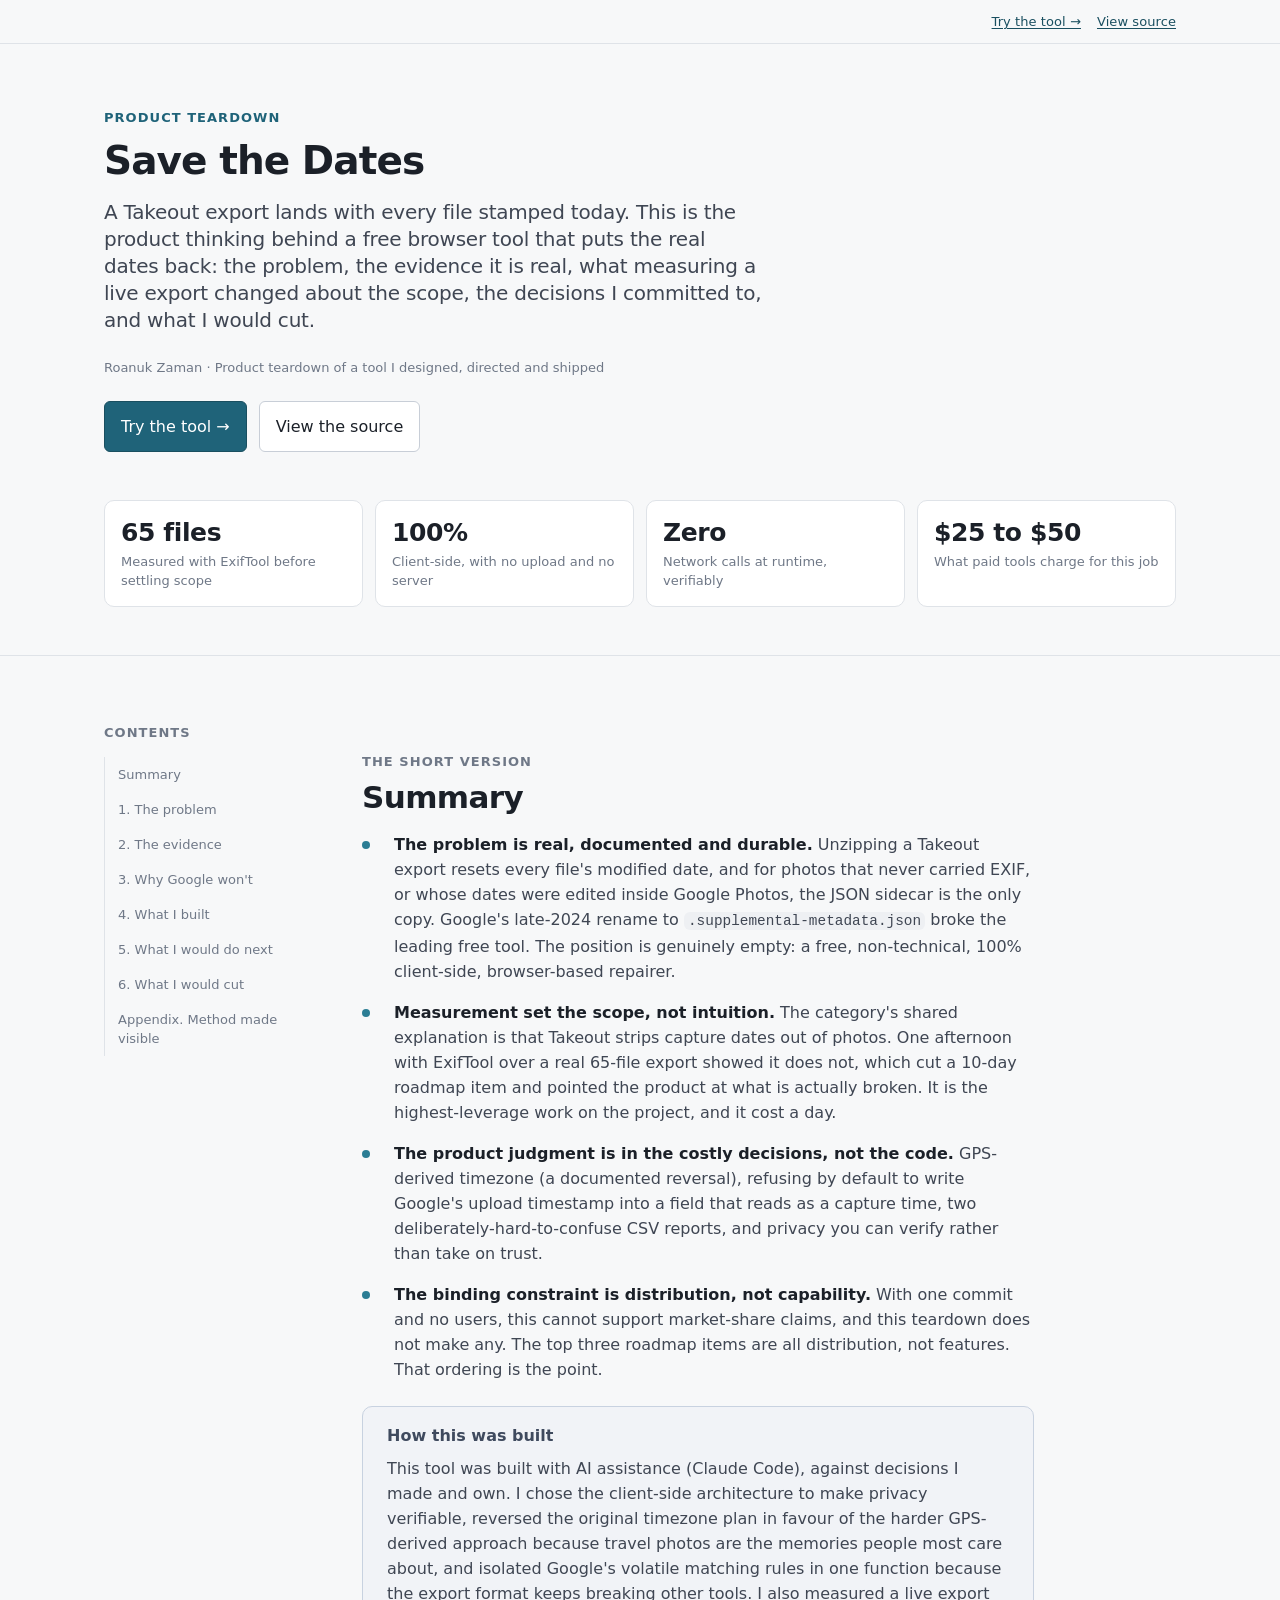
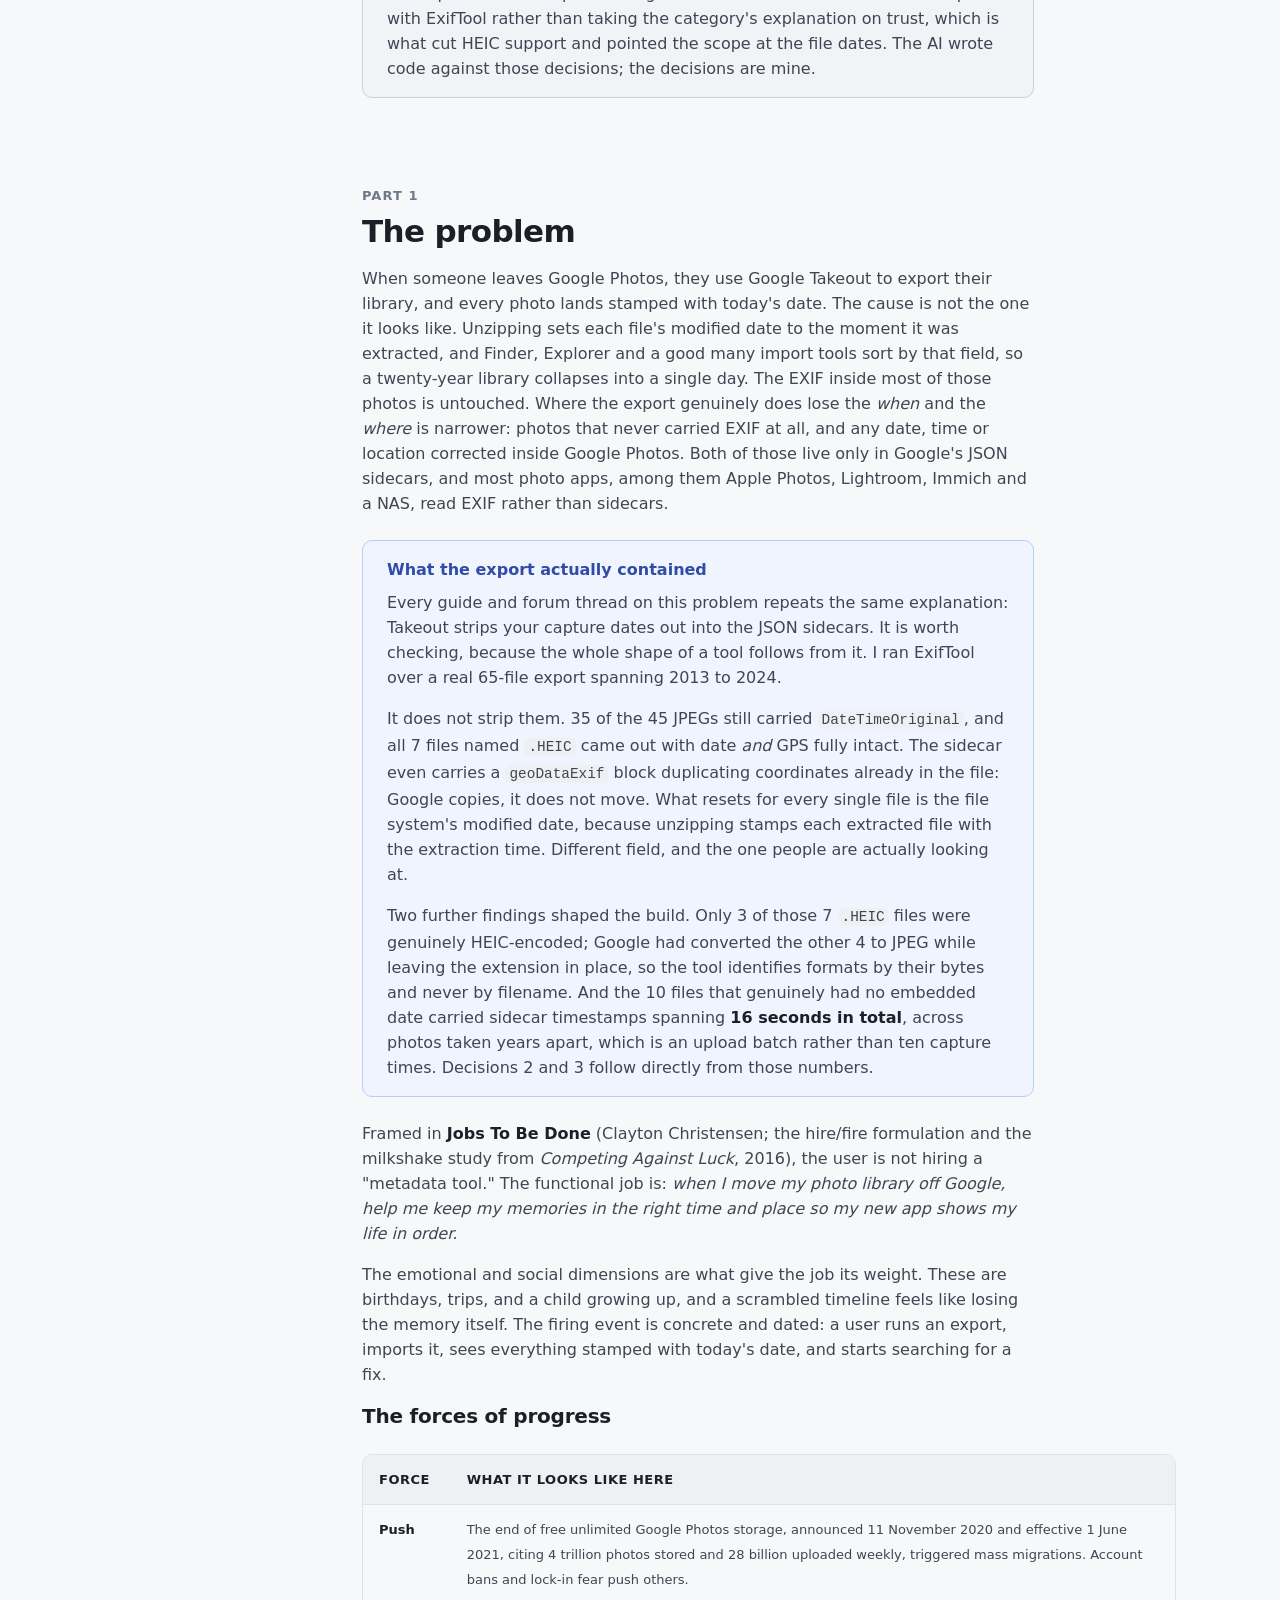
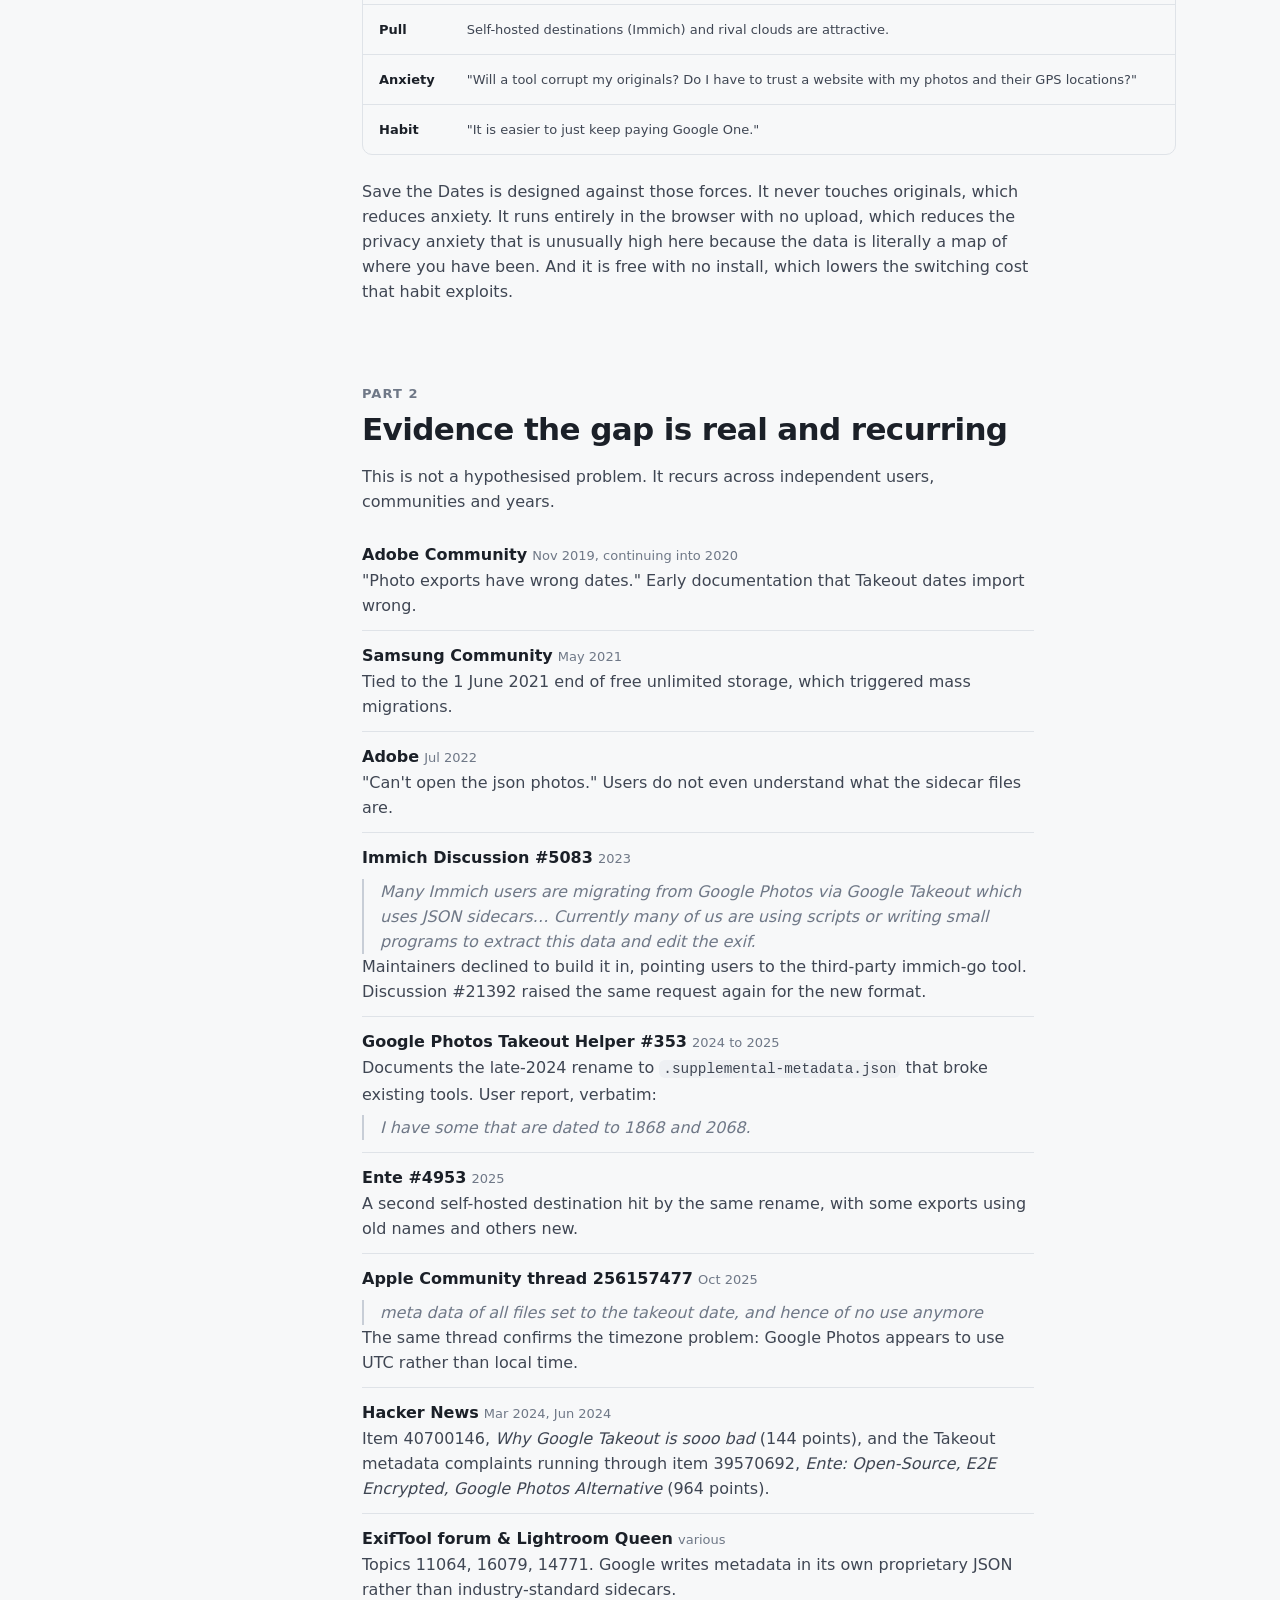
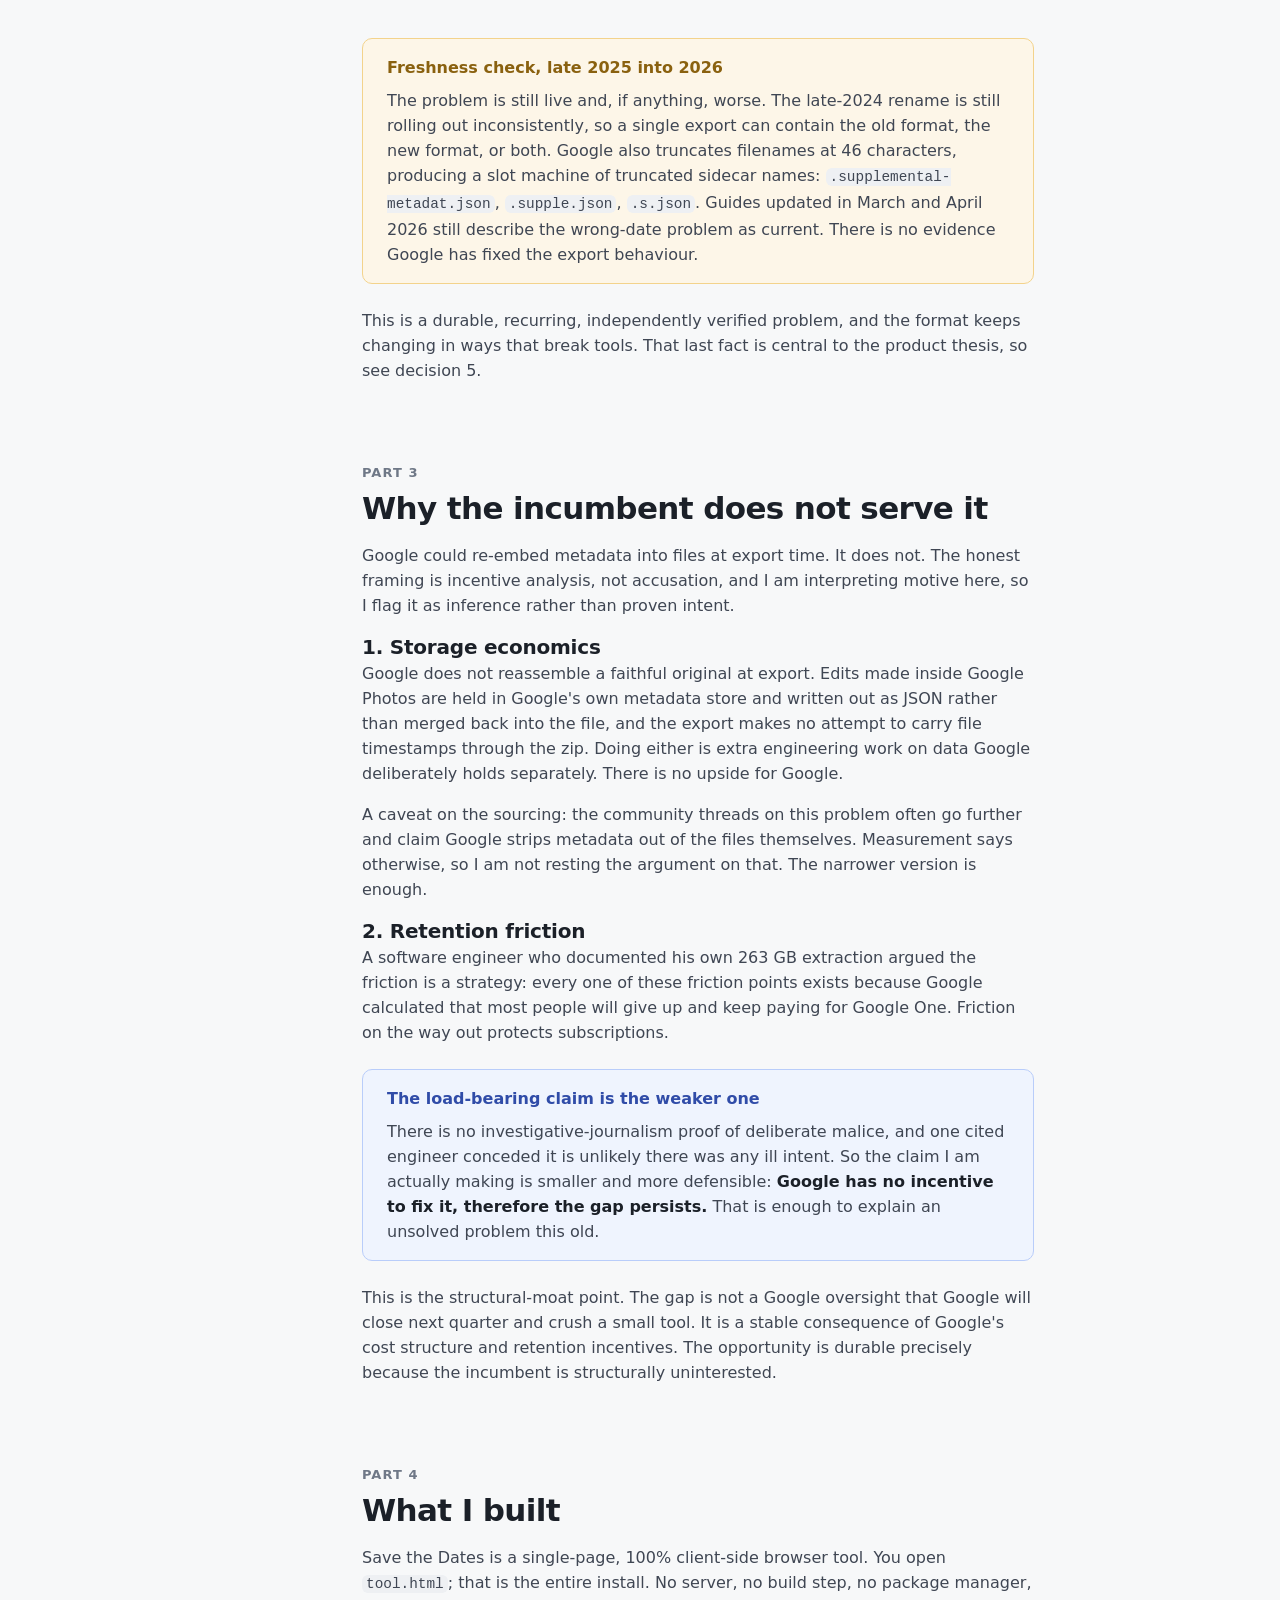
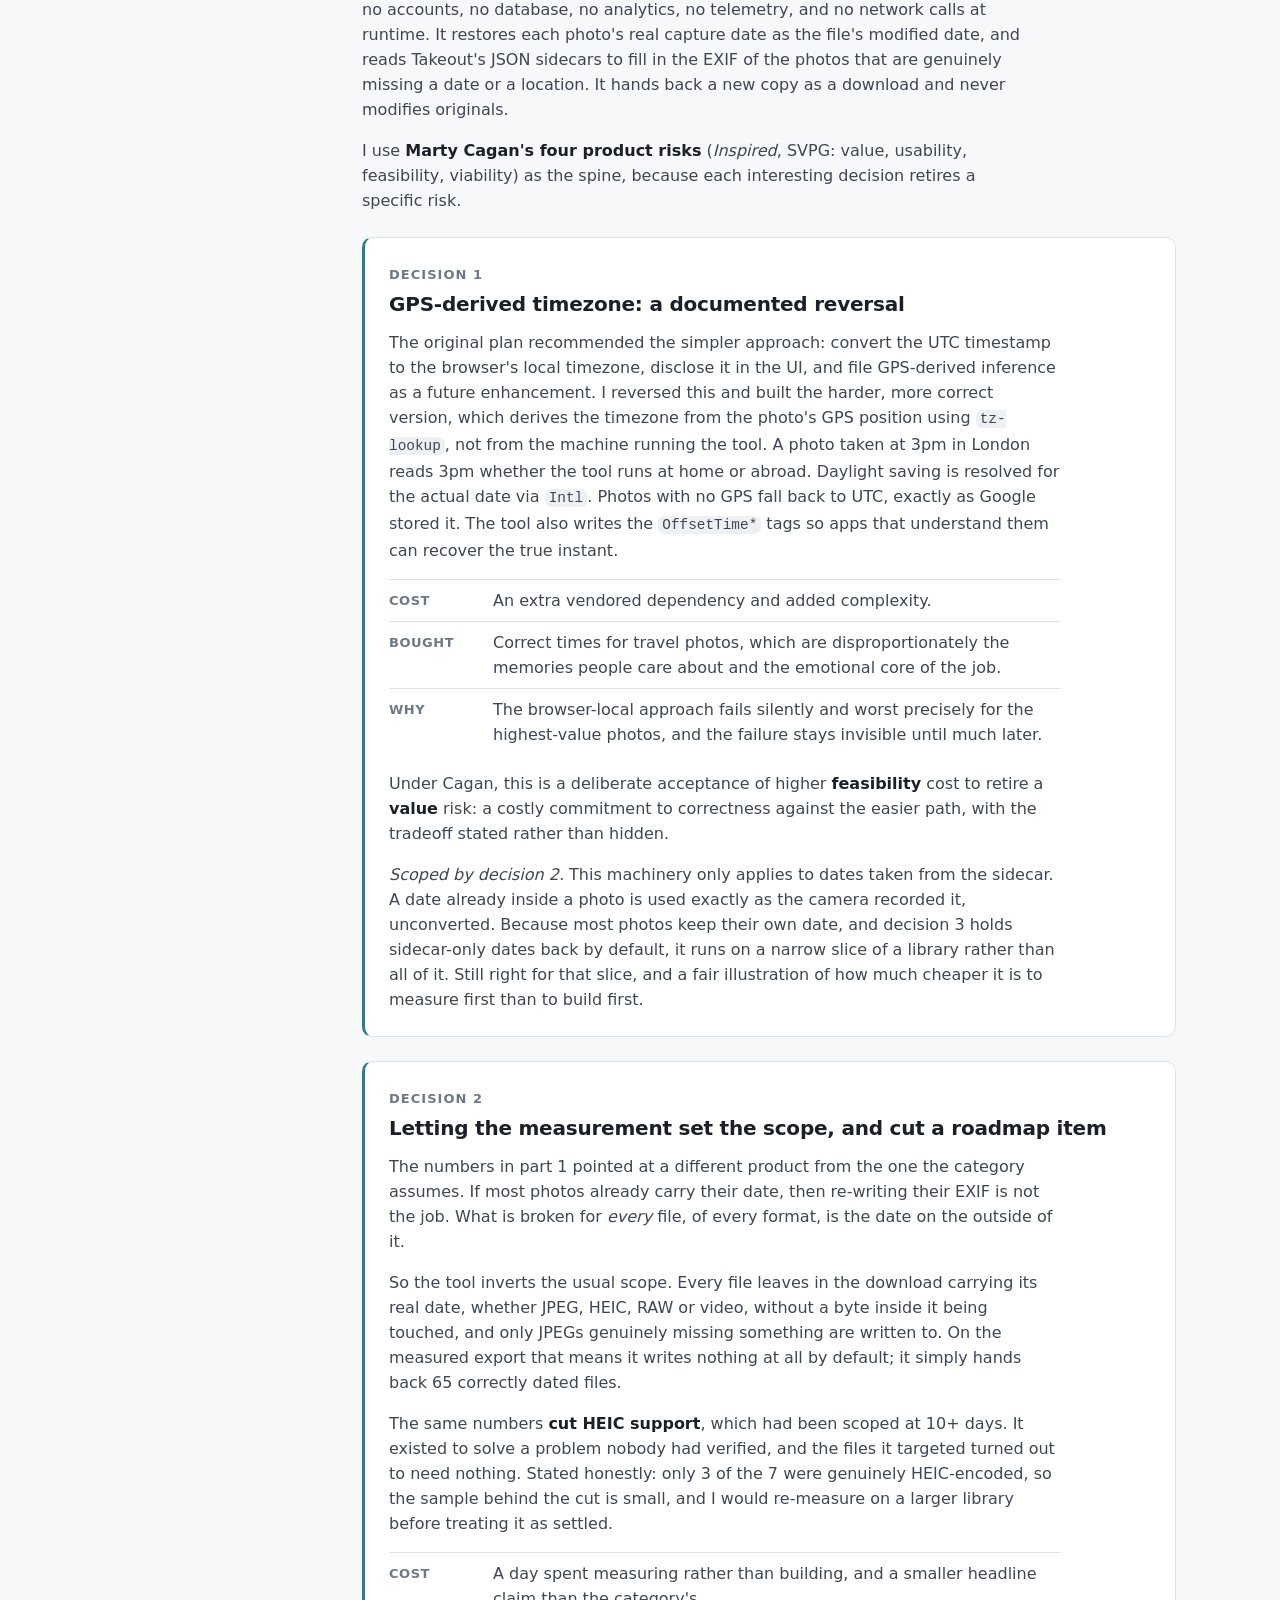
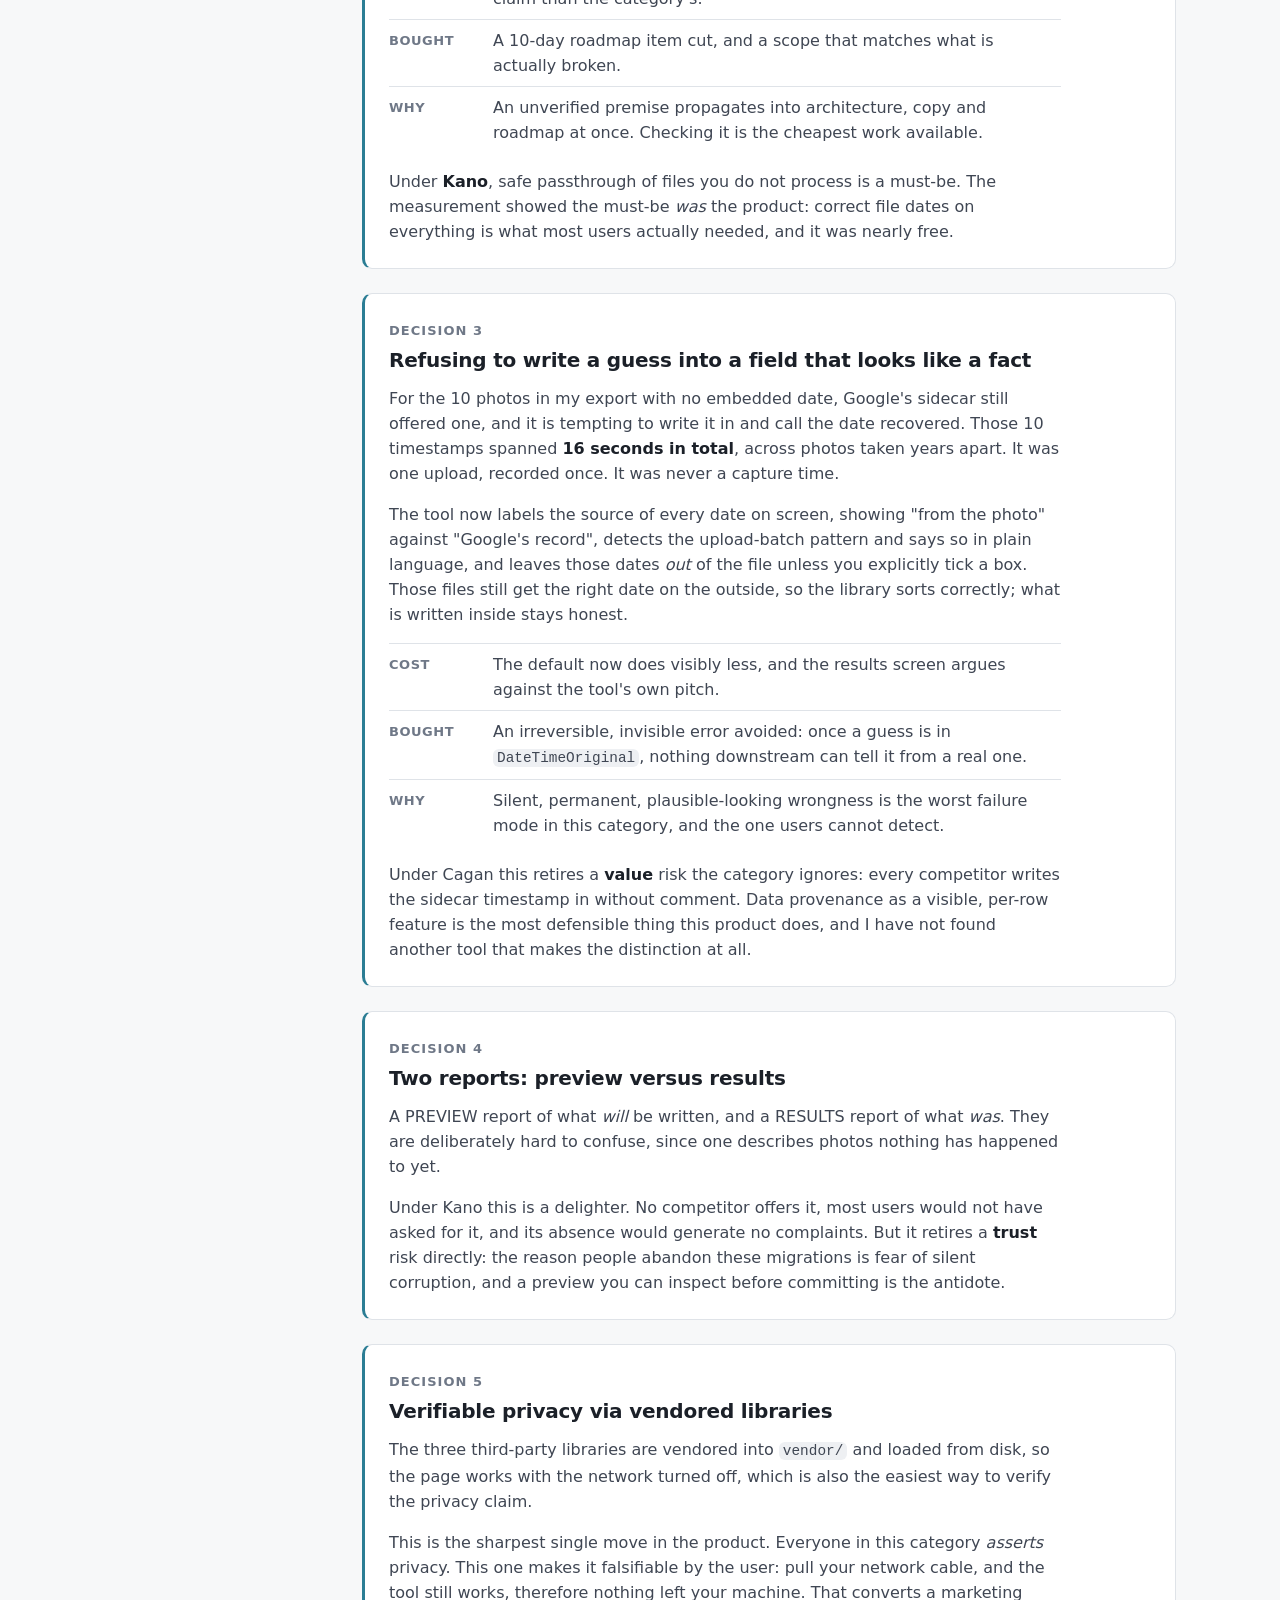
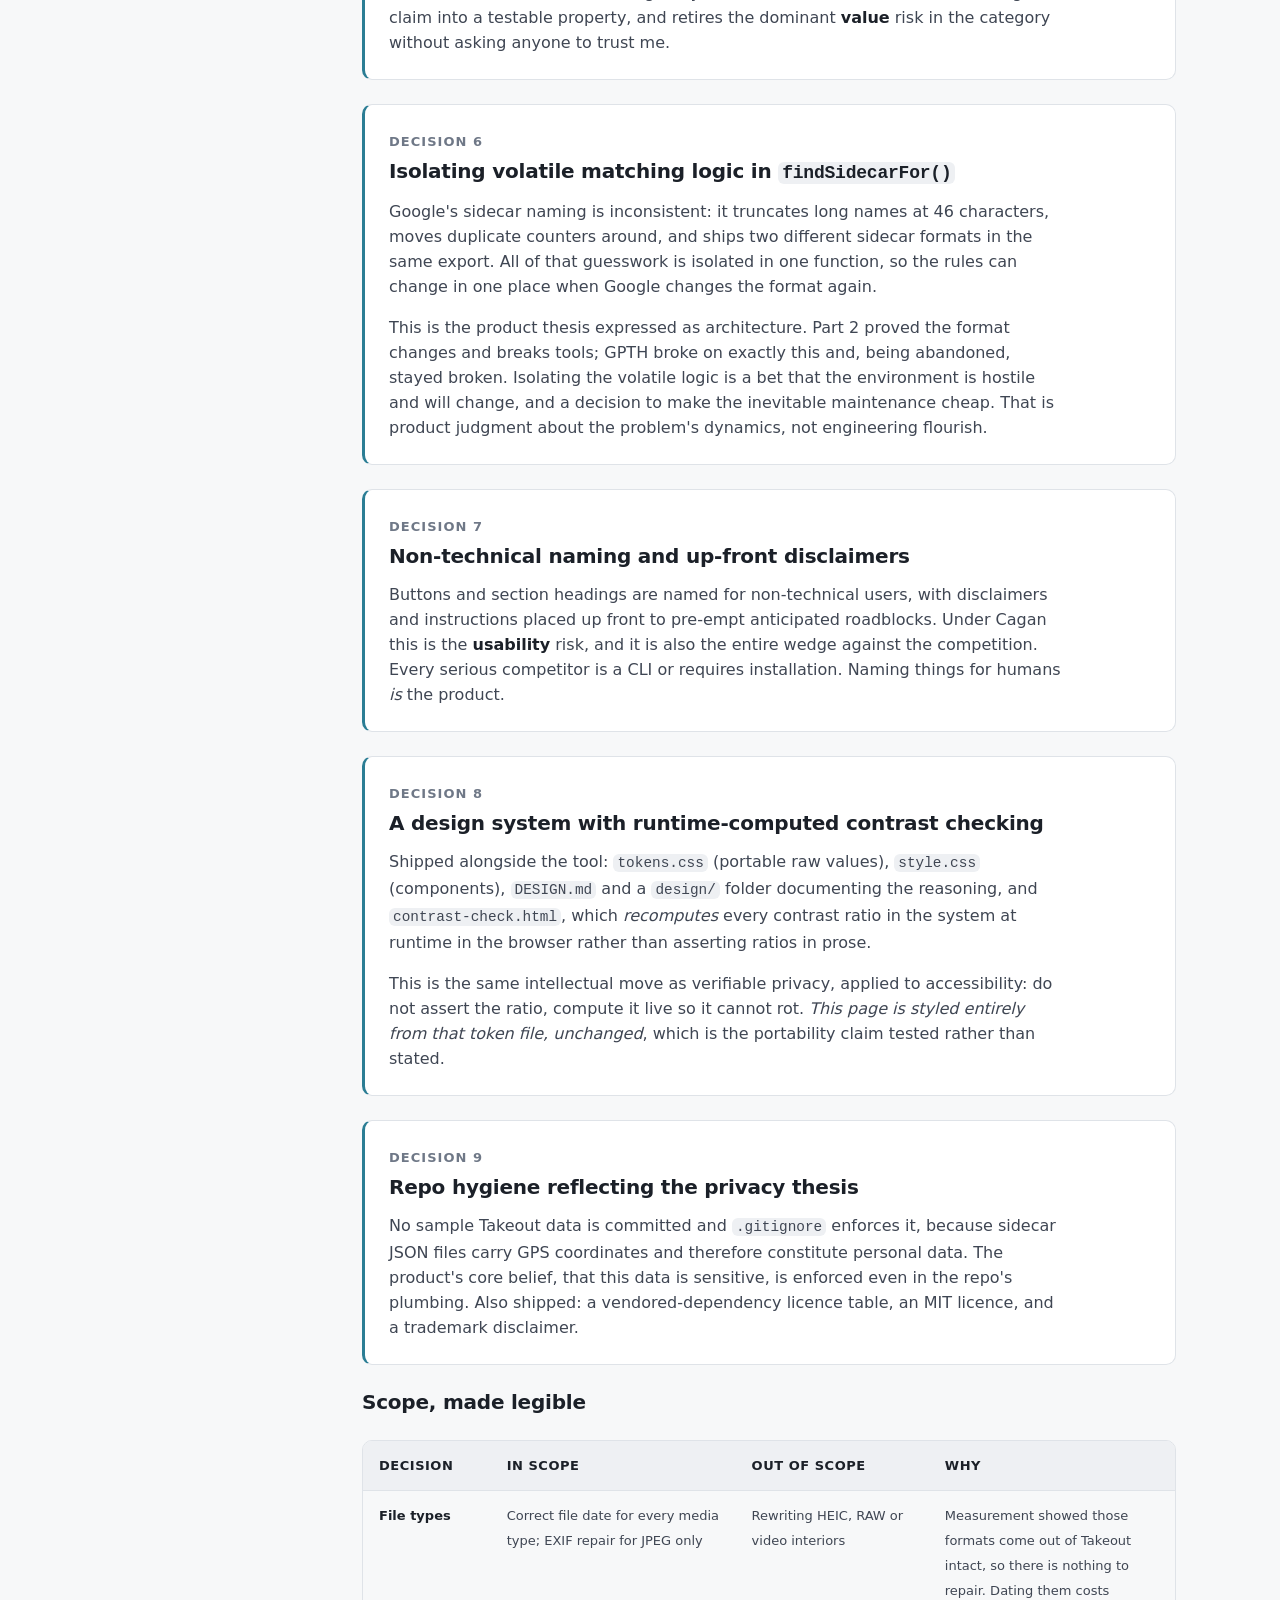
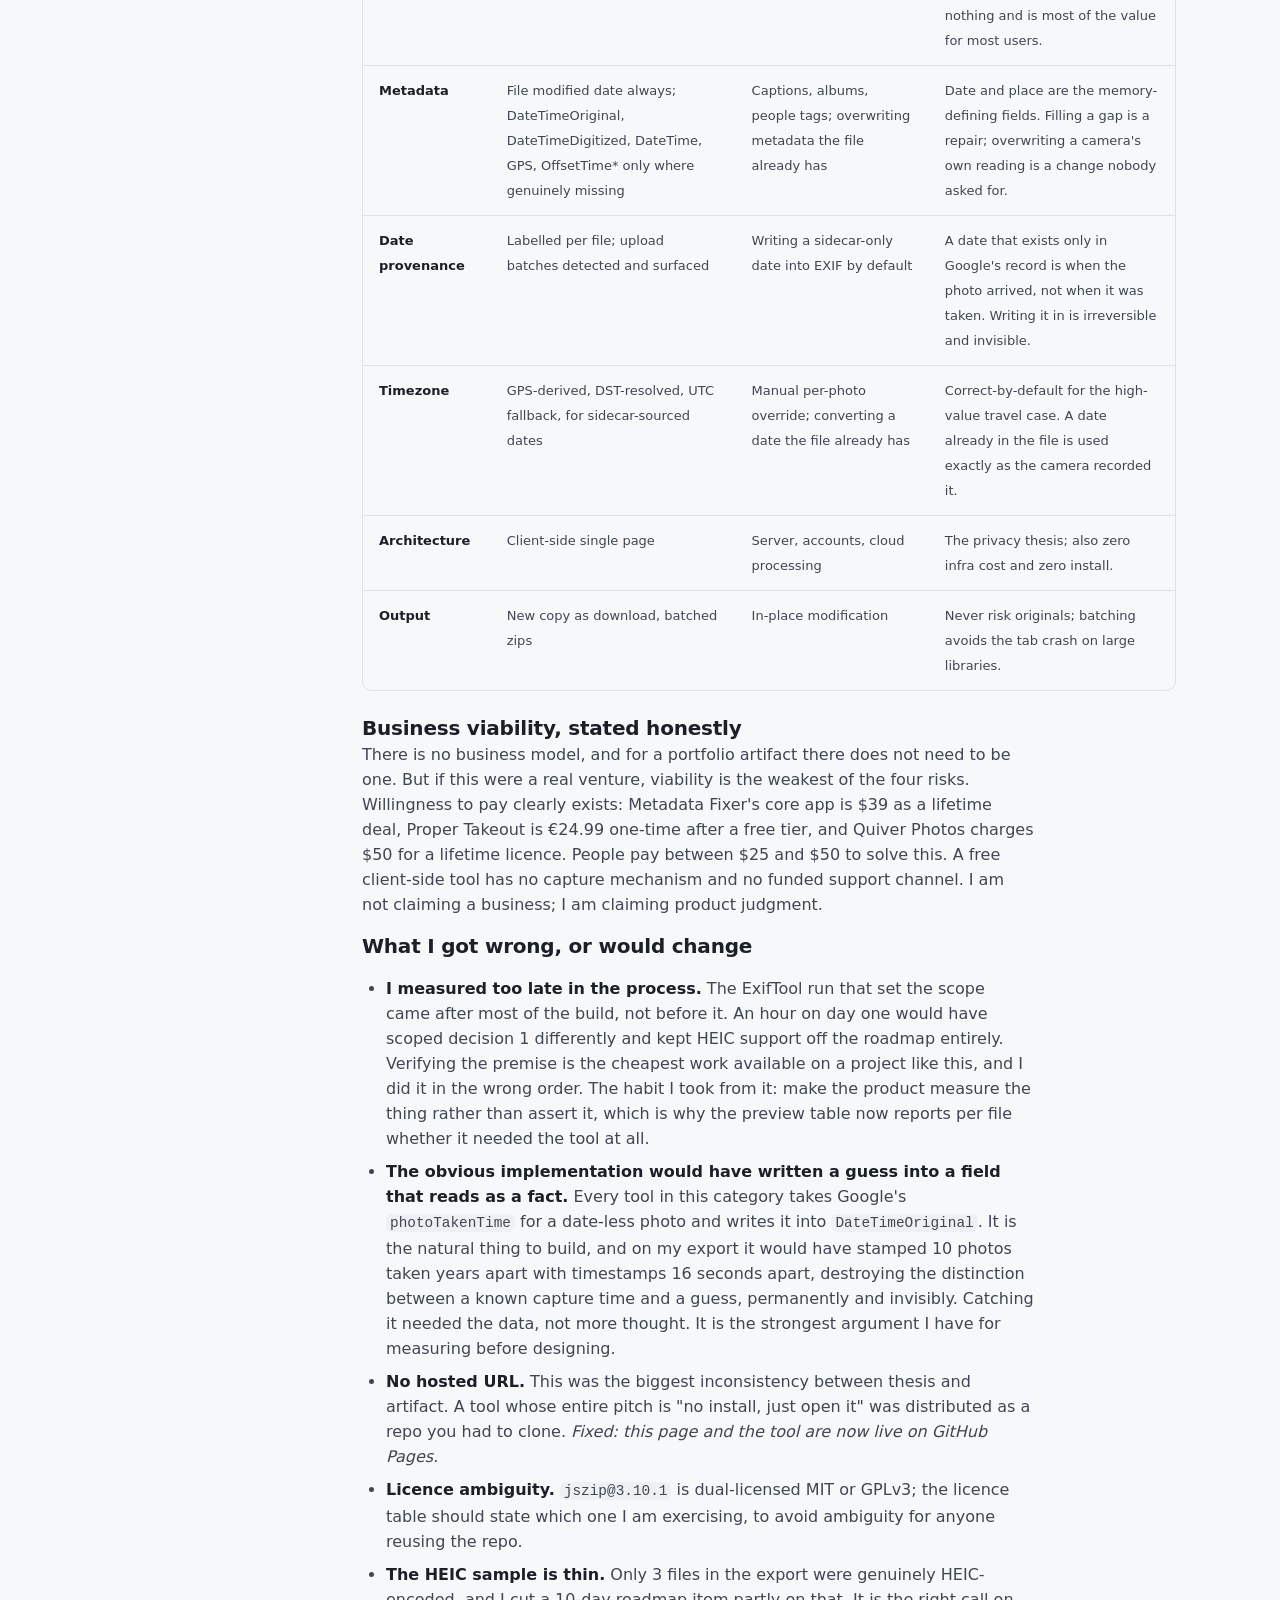
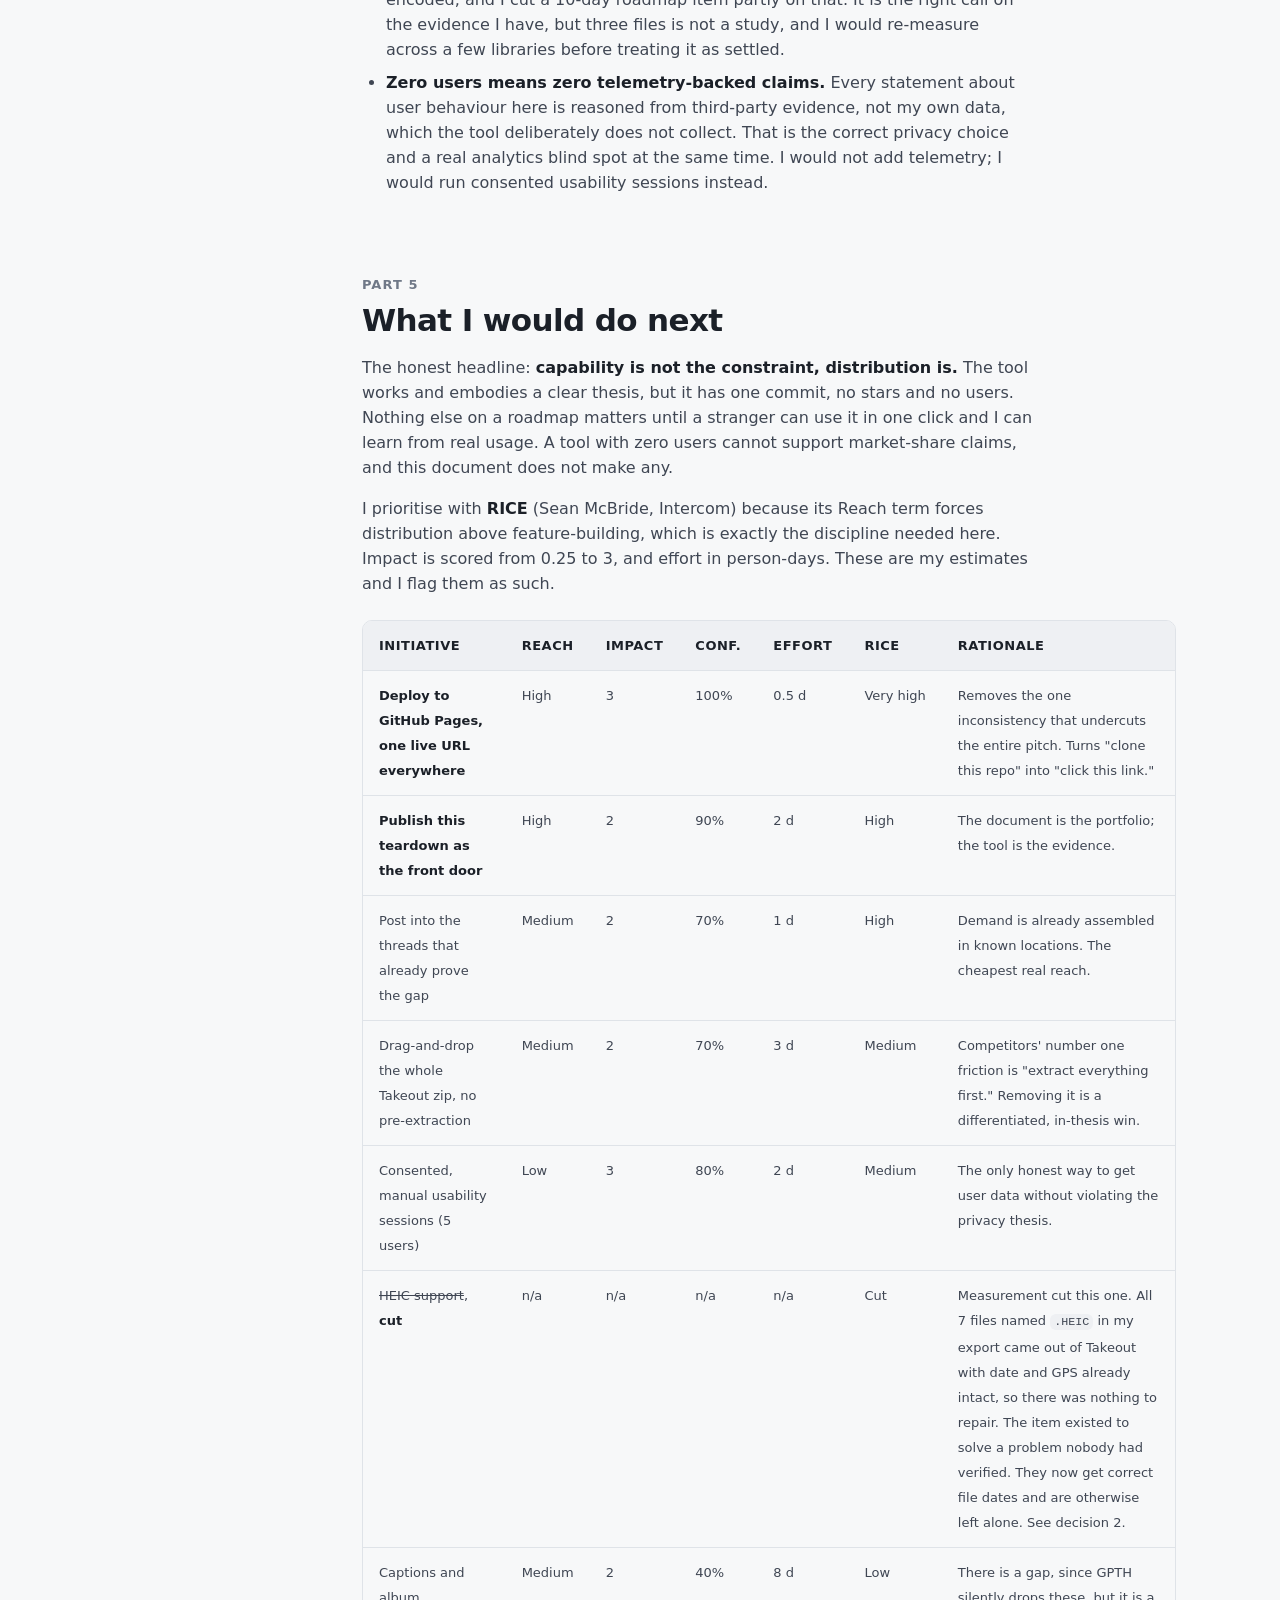
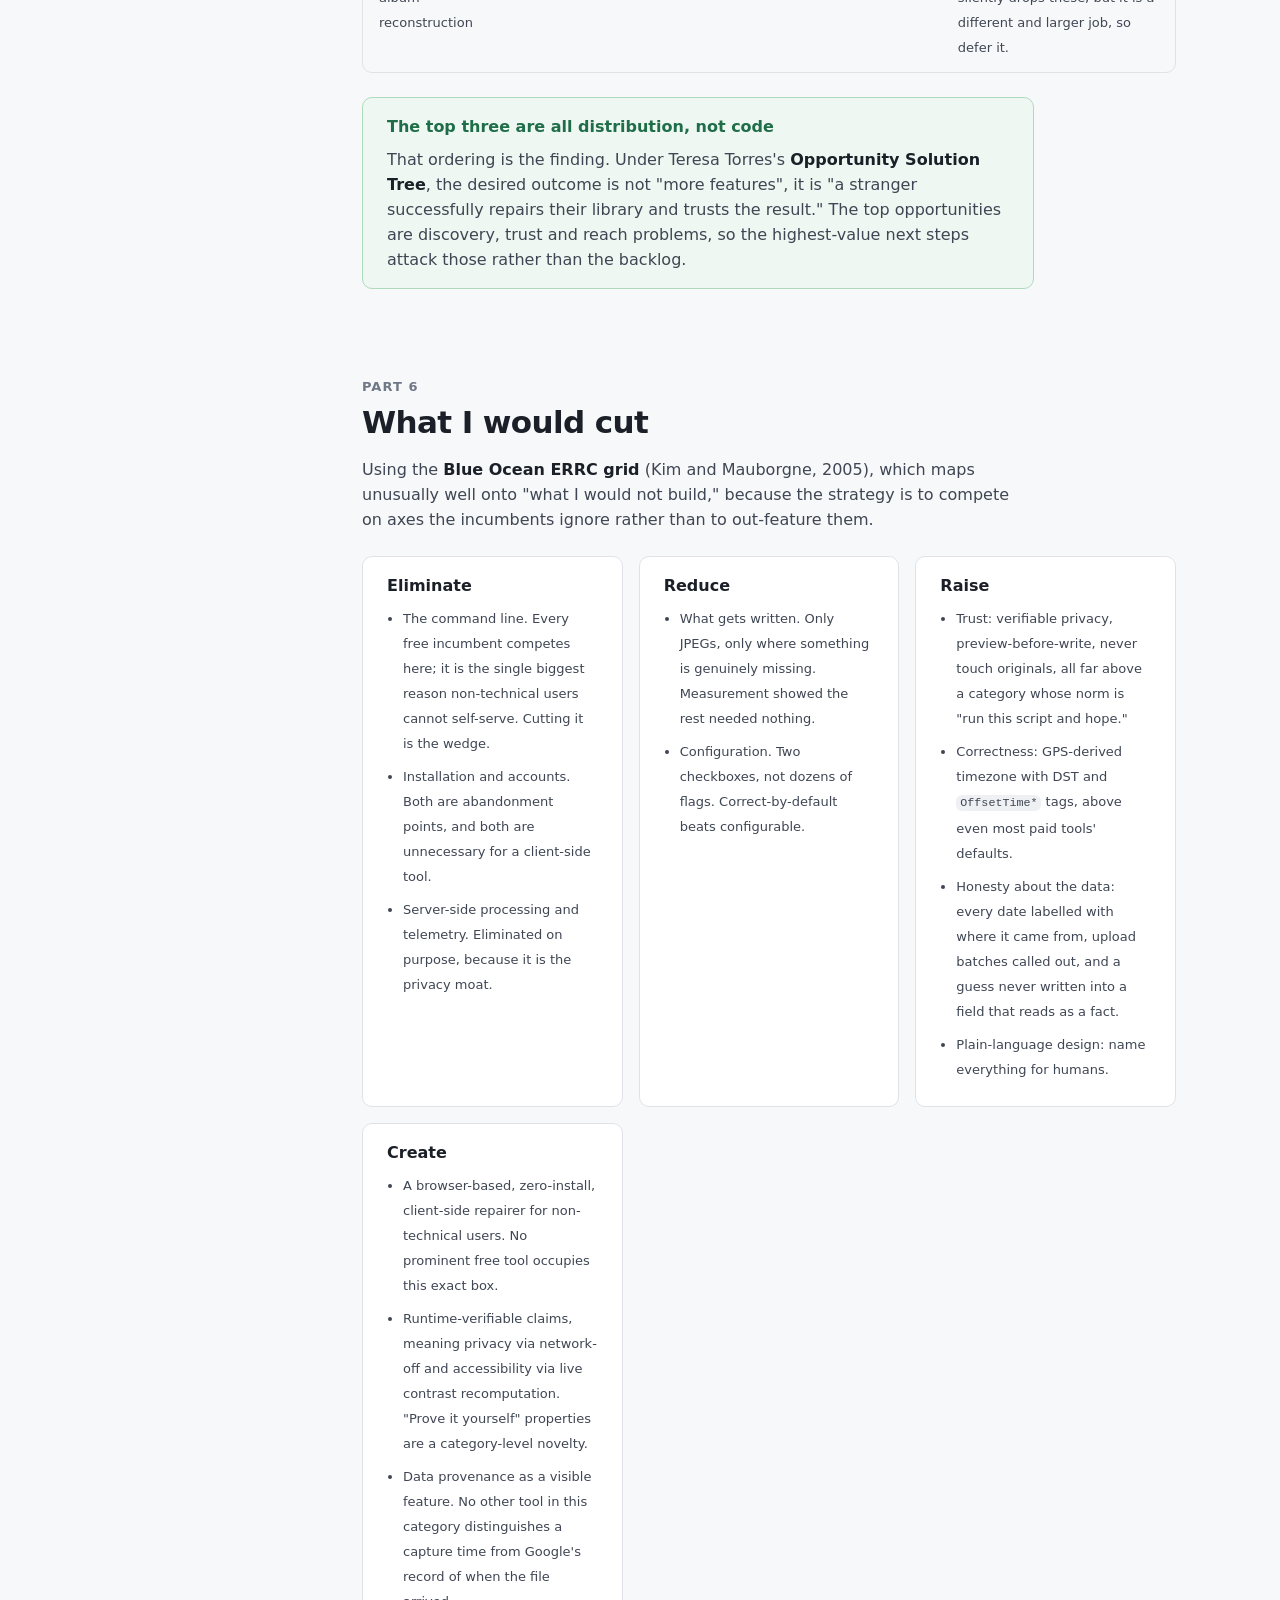
==== commit fde6a386: "Add the sticky site header both pages were missing The sibling teardown carries a slim bar above the" ====
--- a/index.html
+++ b/index.html
@@ -102,6 +102,35 @@
   .layout { display: grid; grid-template-columns: 210px minmax(0, 1fr); gap: var(--space-48); align-items: start; }
 }
 
+/* --- Site header ----------------------------------------------------------
+   Sticky, so the links out stay reachable from anywhere in a long essay. It
+   needs an opaque background because content scrolls underneath it, and the
+   page must know its height: the contents rail and every anchored section have
+   to clear it, or a jump lands with its heading hidden behind the bar. */
+
+/* Measured, not guessed: 12px padding each side of a 13px/1.4 line, plus the
+   1px rule. If the bar's padding or type size changes, remeasure this. */
+:root { --topbar-h: 44px; }
+
+.topbar {
+  position: sticky;
+  top: 0;
+  z-index: 50;
+  background: var(--page-bg);
+  border-bottom: 1px solid var(--border-subtle);
+  font-size: var(--size-13);
+  line-height: var(--lh-13);
+  letter-spacing: var(--ls-13);
+}
+
+.topbar .wrap {
+  display: flex;
+  gap: var(--space-16);
+  justify-content: flex-end;
+  padding-top: var(--space-12);
+  padding-bottom: var(--space-12);
+}
+
 /* --- Hero ----------------------------------------------------------------- */
 
 .hero { border-bottom: 1px solid var(--border-subtle); padding: var(--space-64) 0 var(--space-48); }
@@ -165,7 +194,8 @@
 .toc a { color: var(--link); }
 
 @media (min-width: 1000px) {
-  .toc { display: block; position: sticky; top: var(--space-32); padding-top: var(--space-64); }
+  /* Clears the sticky site header, or the rail slides underneath it. */
+  .toc { display: block; position: sticky; top: calc(var(--topbar-h) + var(--space-32)); padding-top: var(--space-64); }
   .toc ol { border-left: 1px solid var(--border-subtle); }
   .toc li { margin: 0; }
   .toc a {
@@ -180,7 +210,9 @@
 /* --- Sections ------------------------------------------------------------- */
 
 main { padding-bottom: var(--space-96); }
-section { padding-top: var(--space-64); scroll-margin-top: var(--space-24); }
+/* The scroll margin has to clear the sticky header too, or following a link
+   from the contents leaves that section's heading hidden behind the bar. */
+section { padding-top: var(--space-64); scroll-margin-top: calc(var(--topbar-h) + var(--space-24)); }
 section > h2 { max-width: var(--measure-25); }
 .section-kicker {
   font-size: var(--size-13); line-height: var(--lh-13); letter-spacing: 0.08em; text-transform: uppercase;
@@ -289,6 +321,17 @@
 <body>
 
 <a class="skip" href="#main">Skip to content</a>
+
+<!-- The site header. Frozen to the top of the viewport, because on a page this
+     long the way out to the tool should never be more than a glance away. Small
+     and right-aligned on purpose: this is wayfinding, and the hero's own buttons
+     are where the emphasis belongs. -->
+<nav class="topbar" aria-label="Site">
+  <div class="wrap">
+    <a href="tool.html">Try the tool &rarr;</a>
+    <a href="https://github.com/Roanukz/save-the-dates">View source</a>
+  </div>
+</nav>
 
 <header class="hero">
   <div class="wrap">
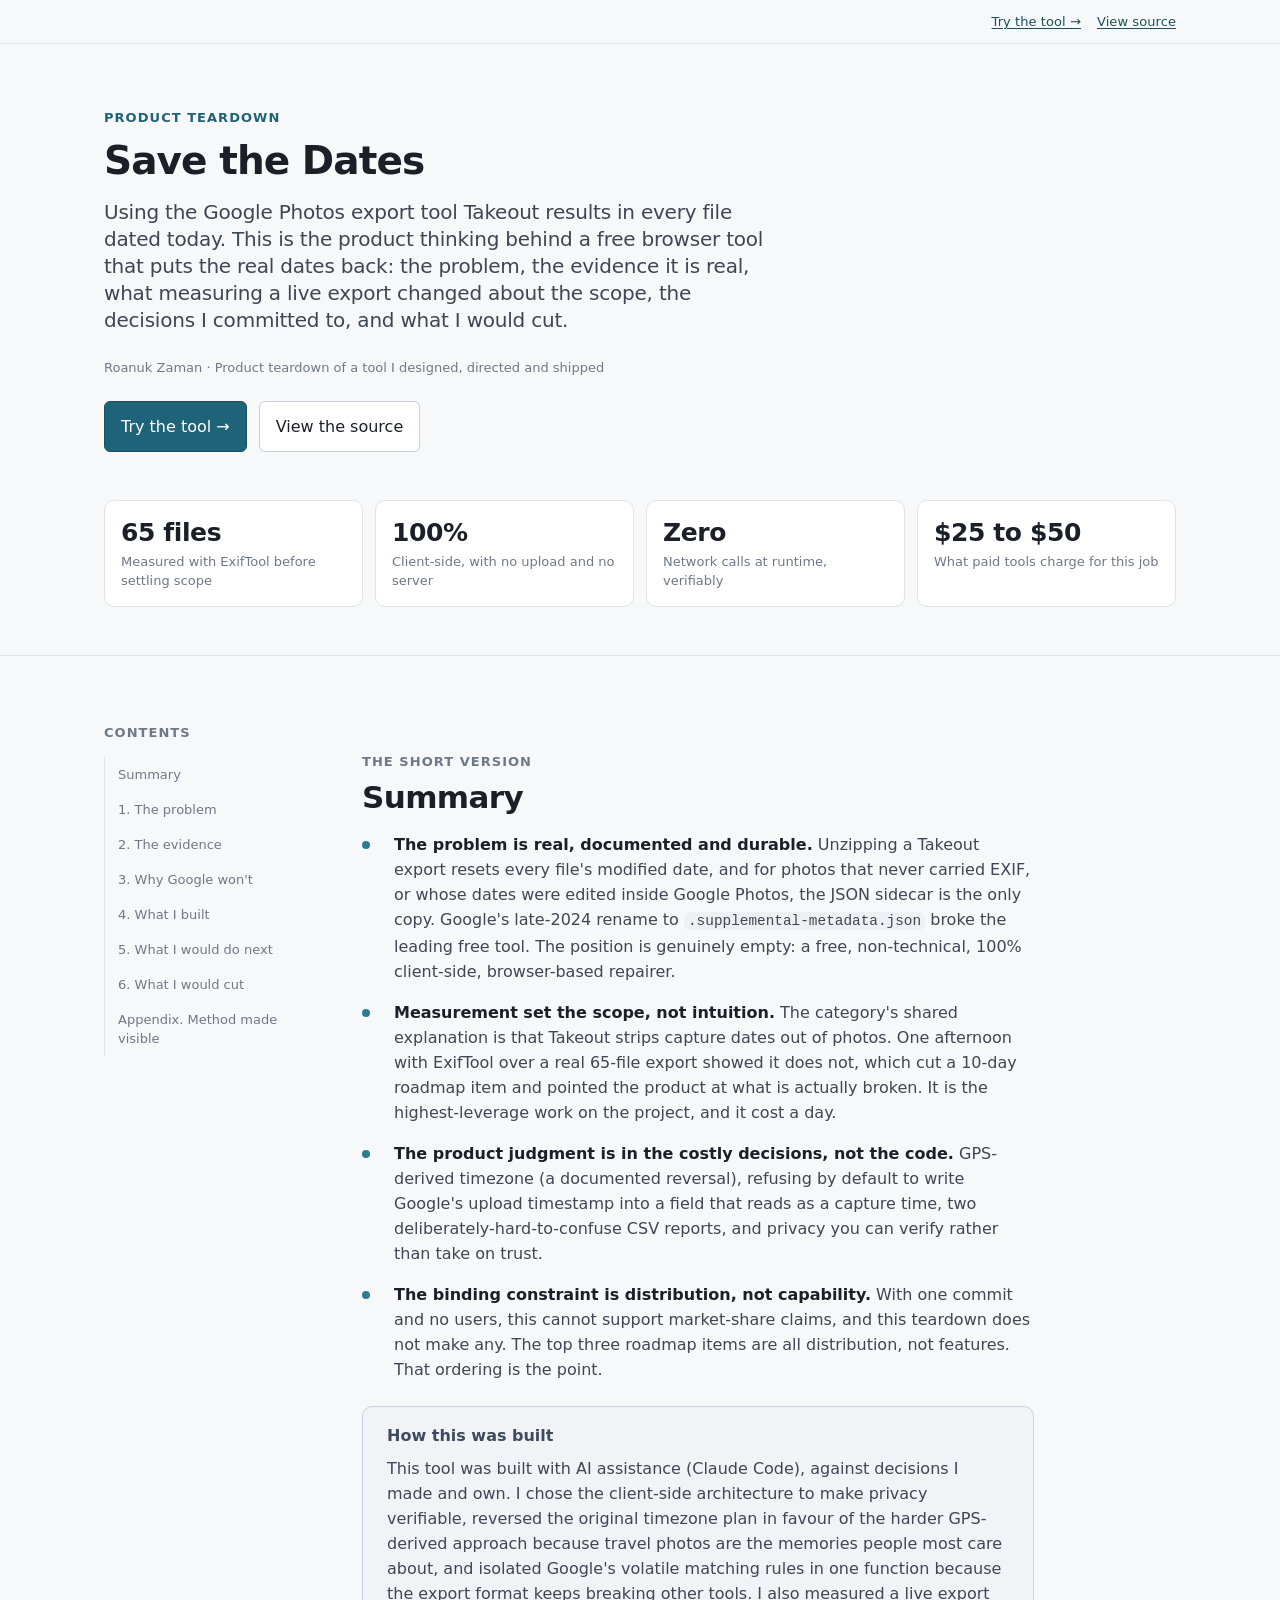
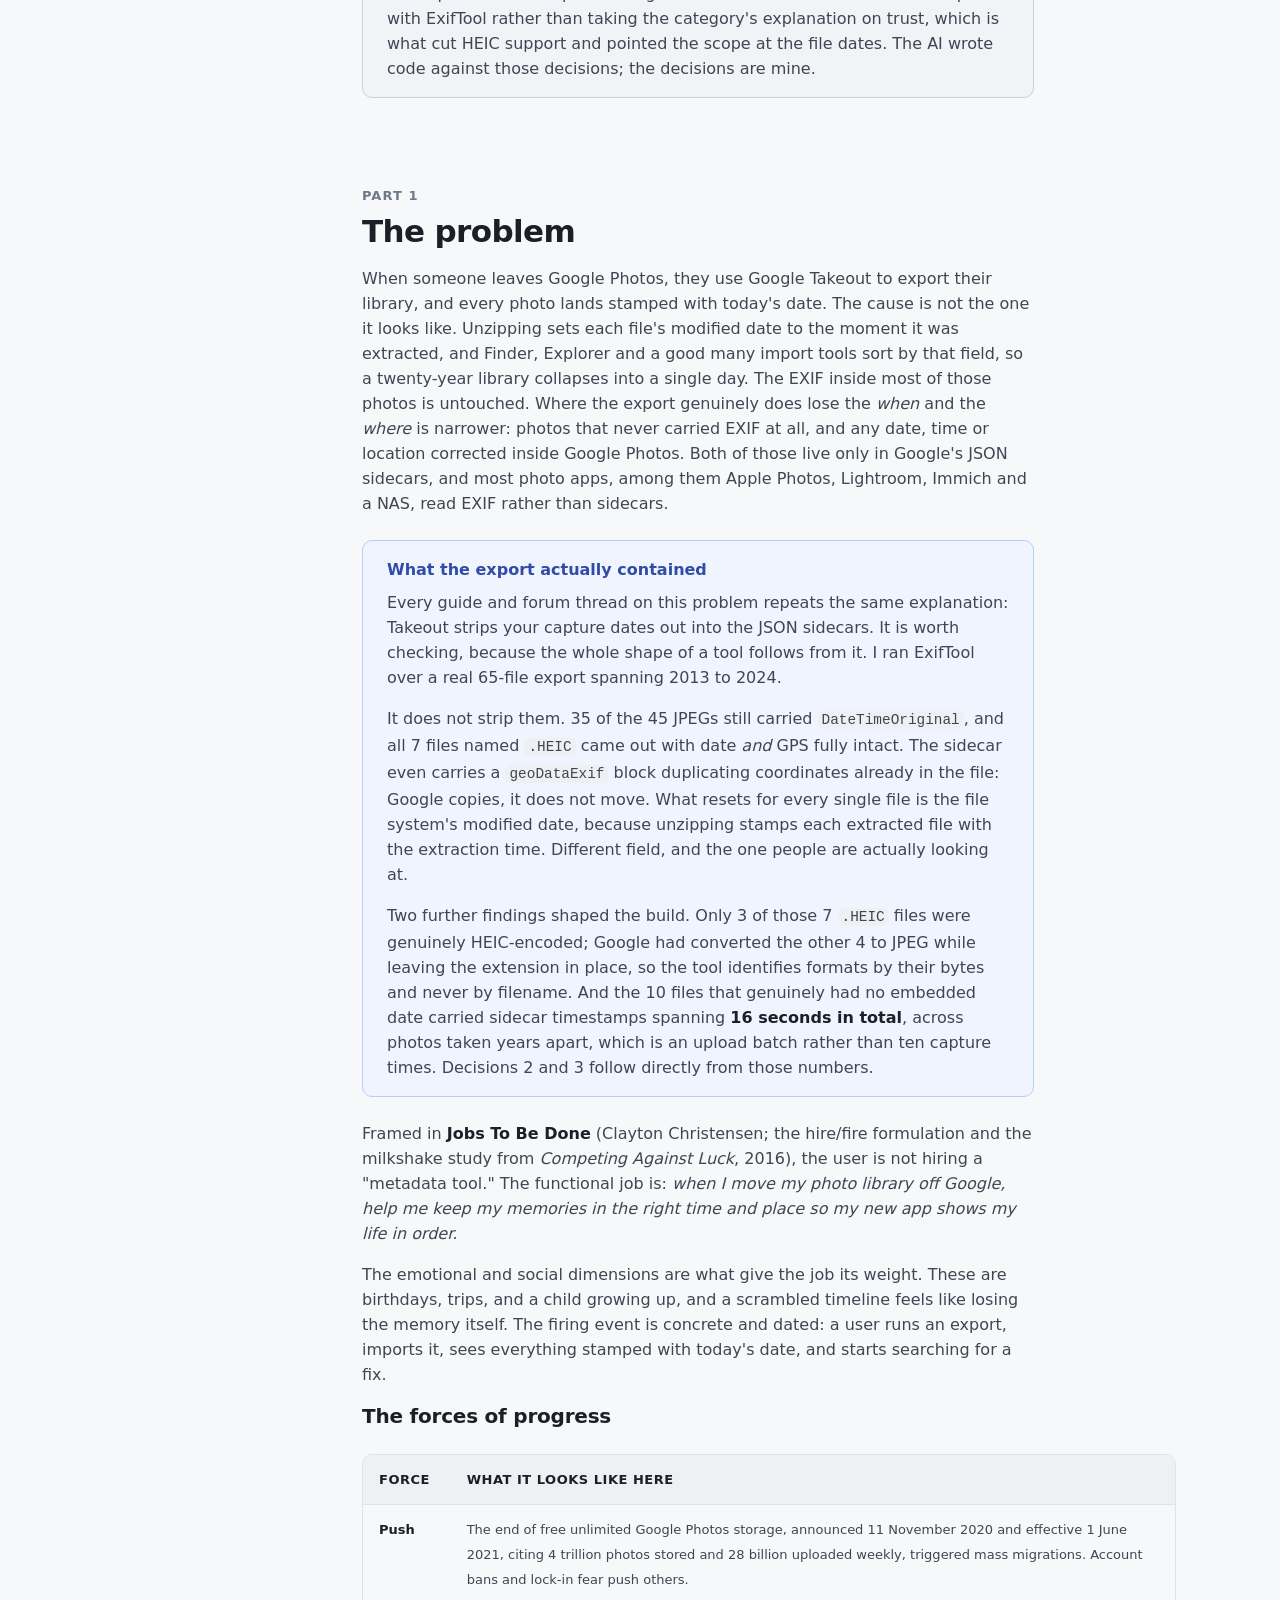
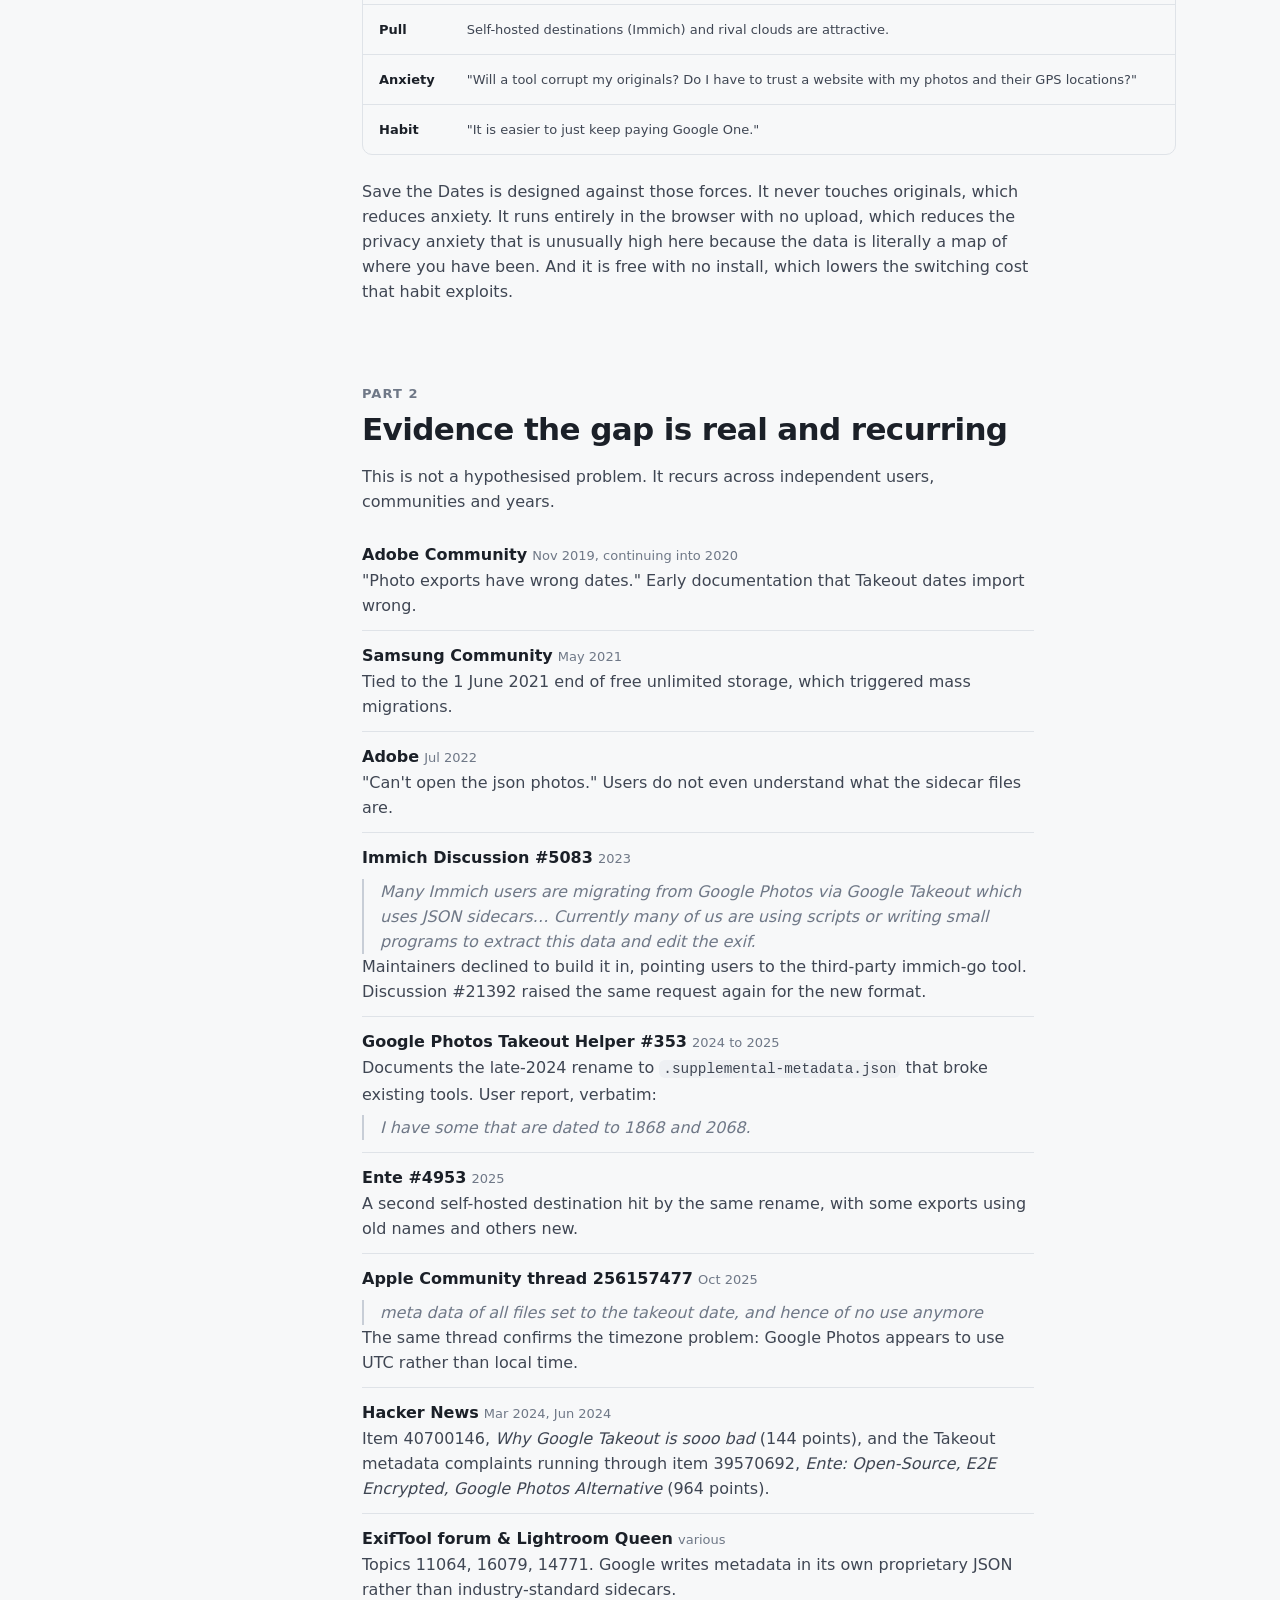
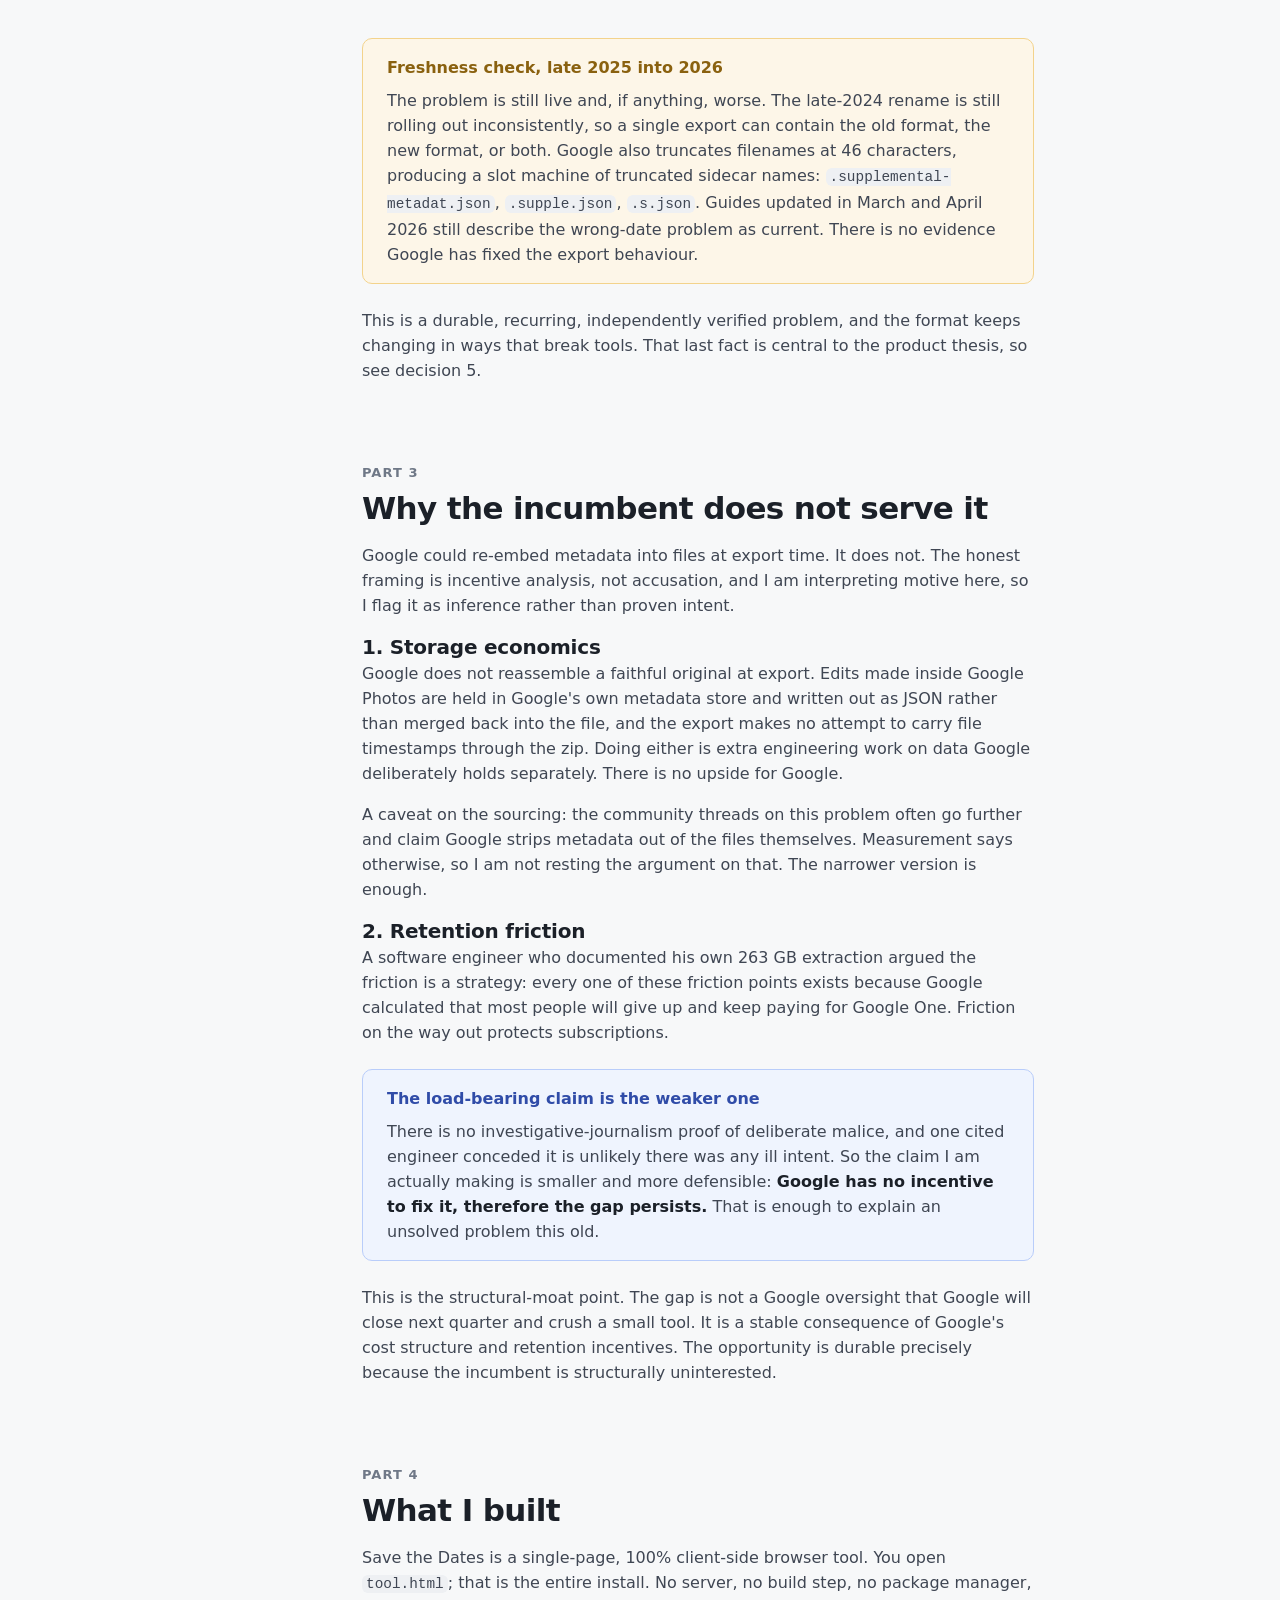
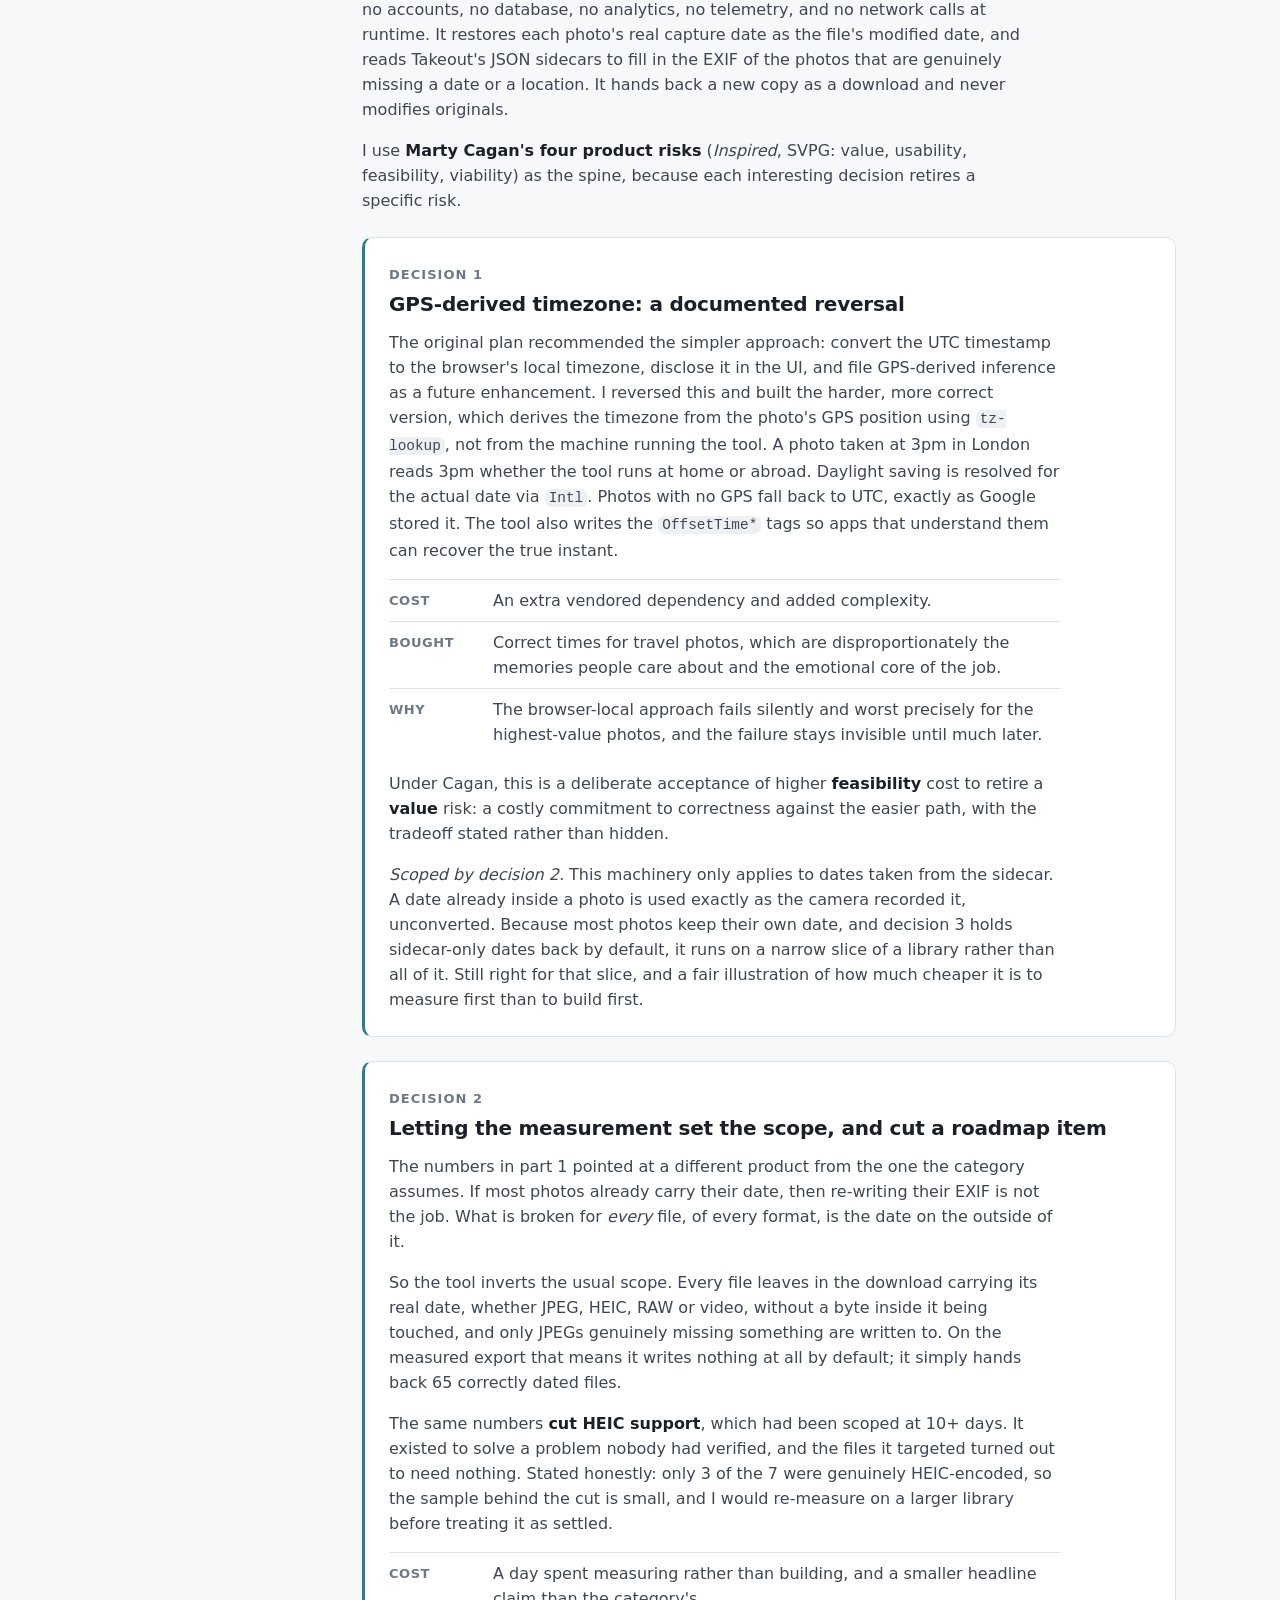
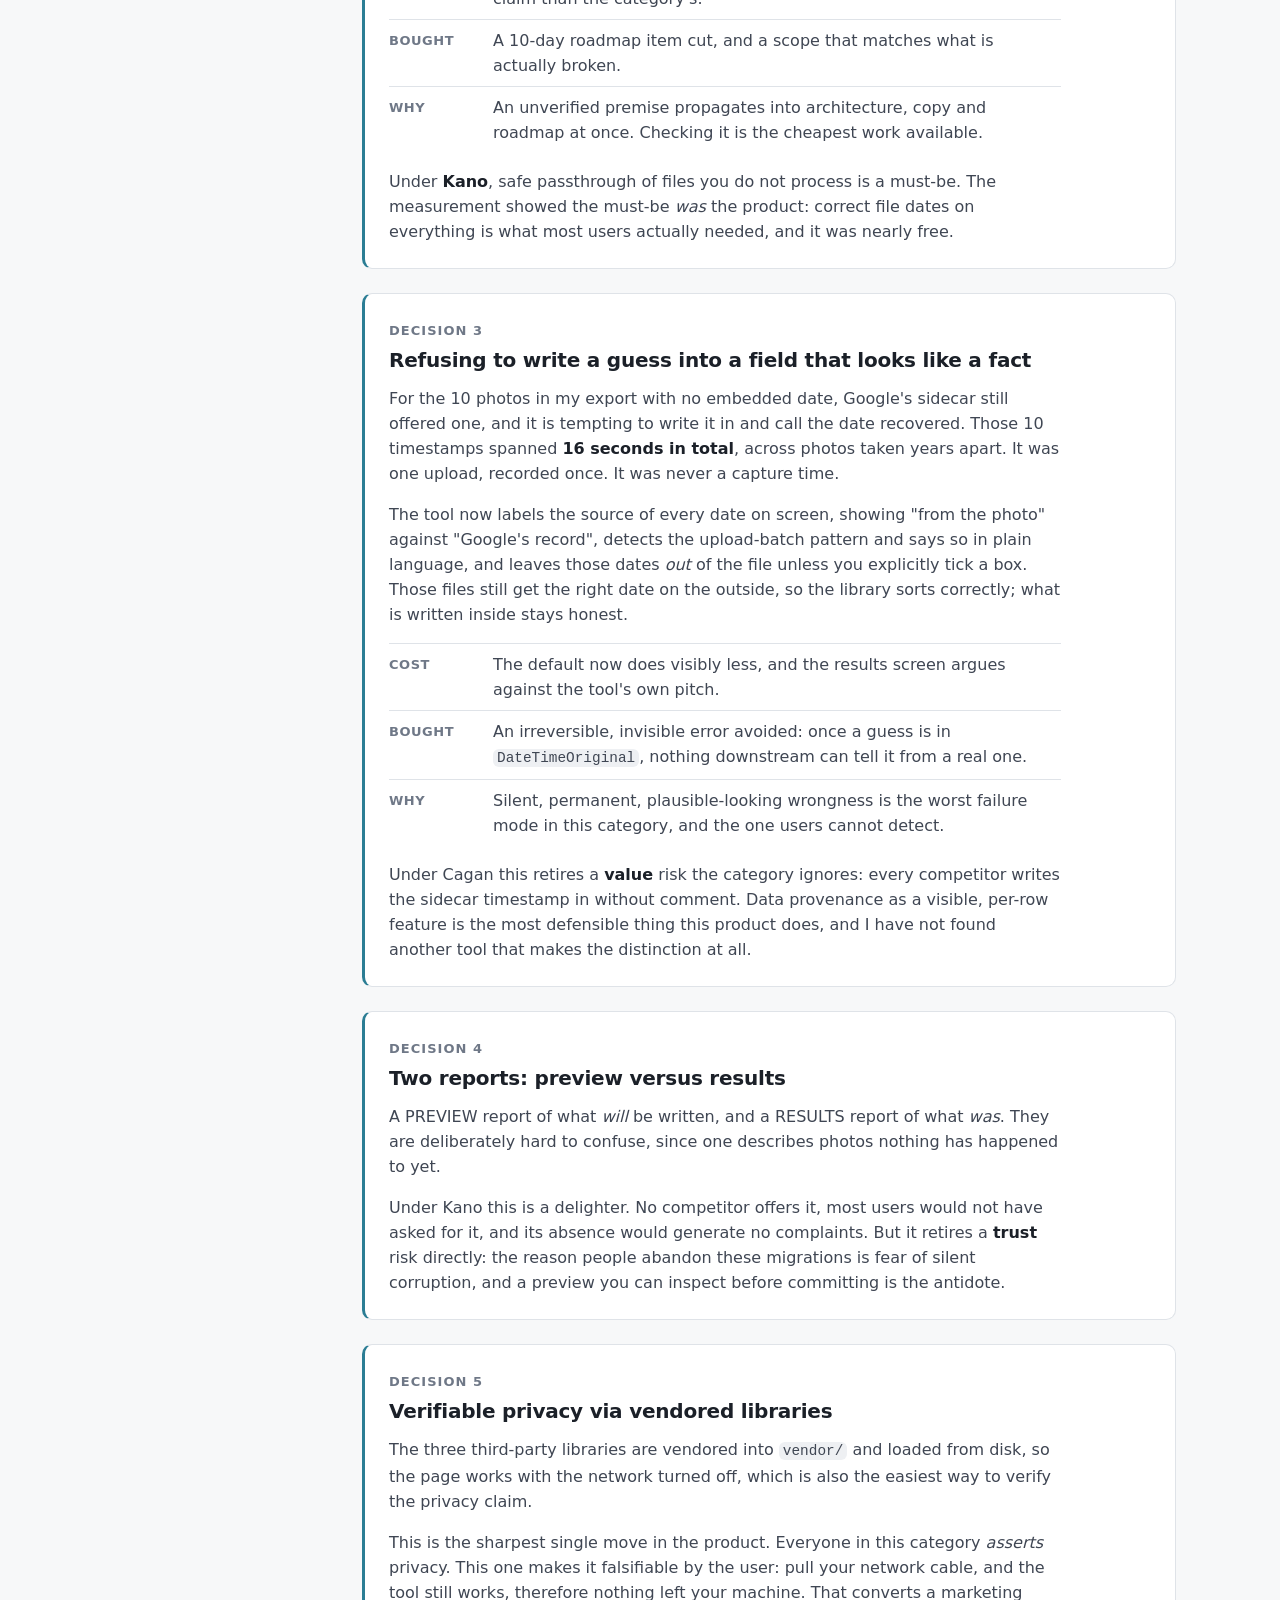
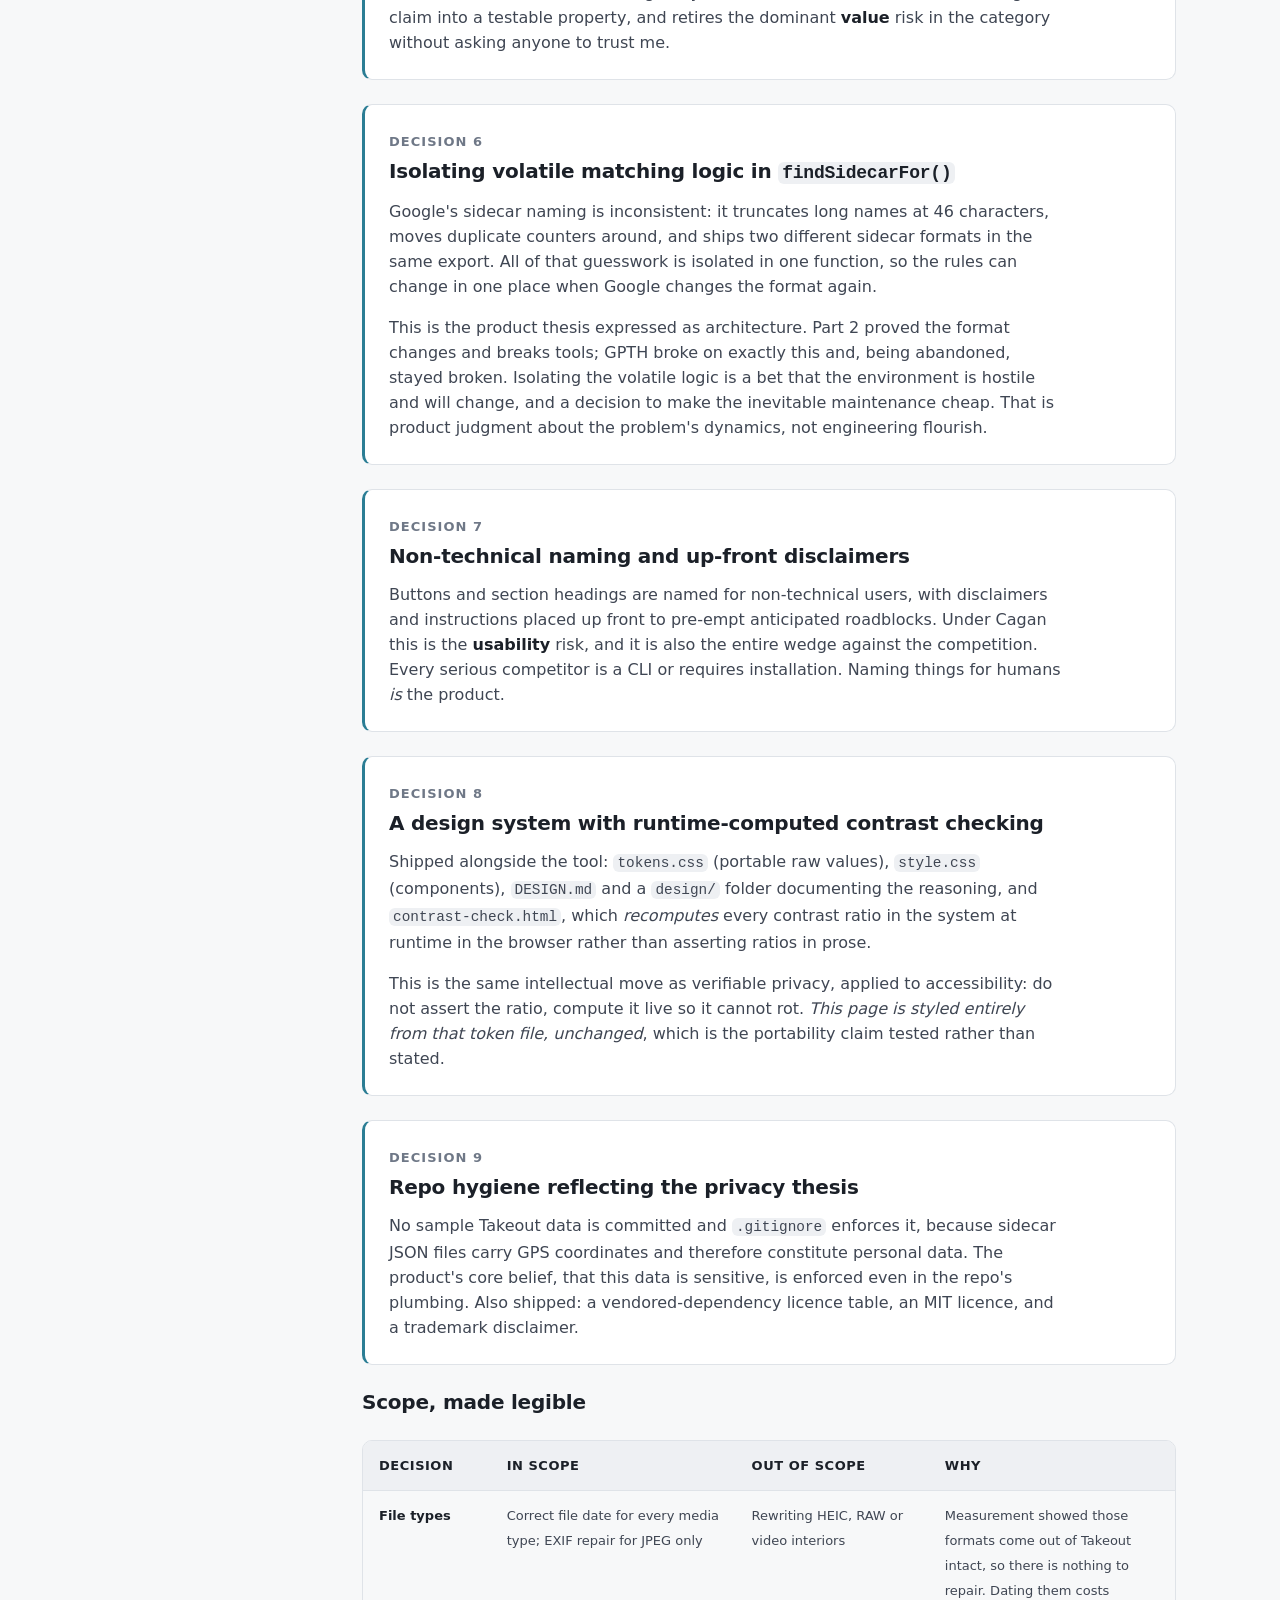
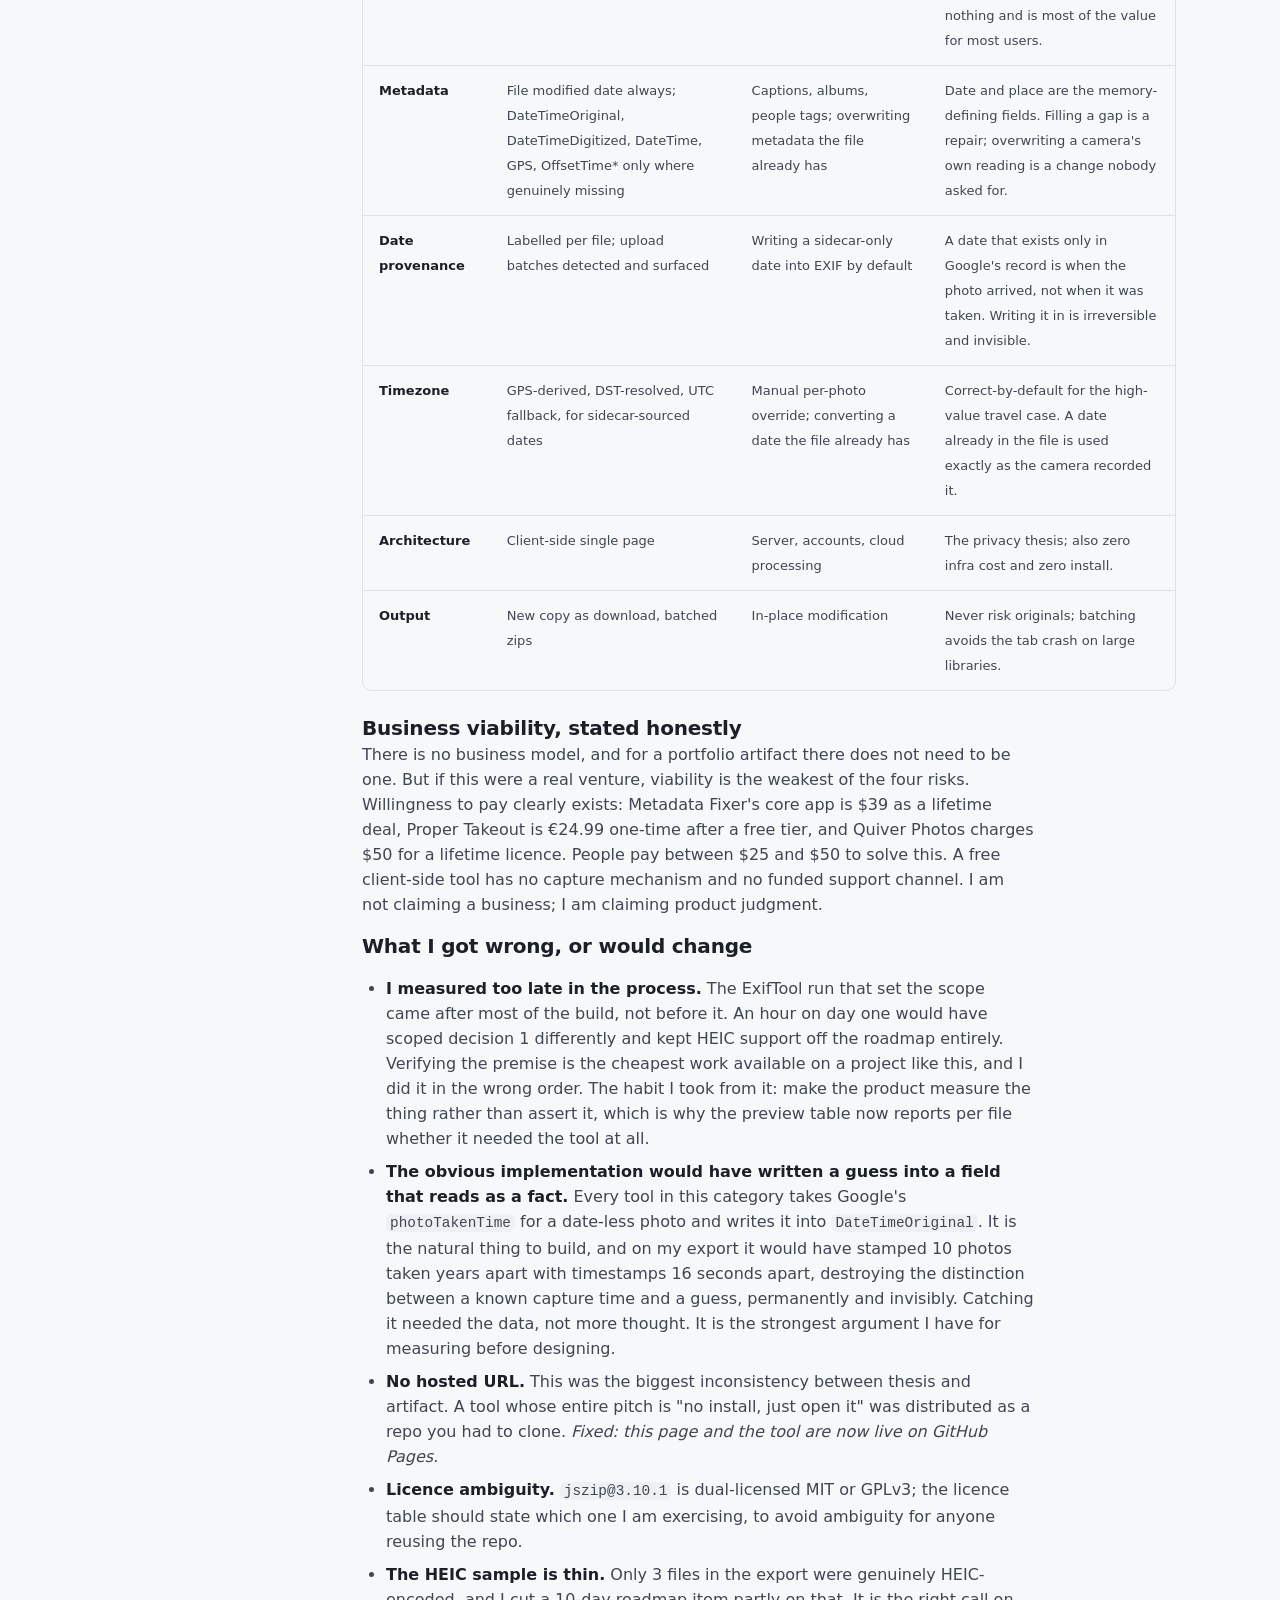
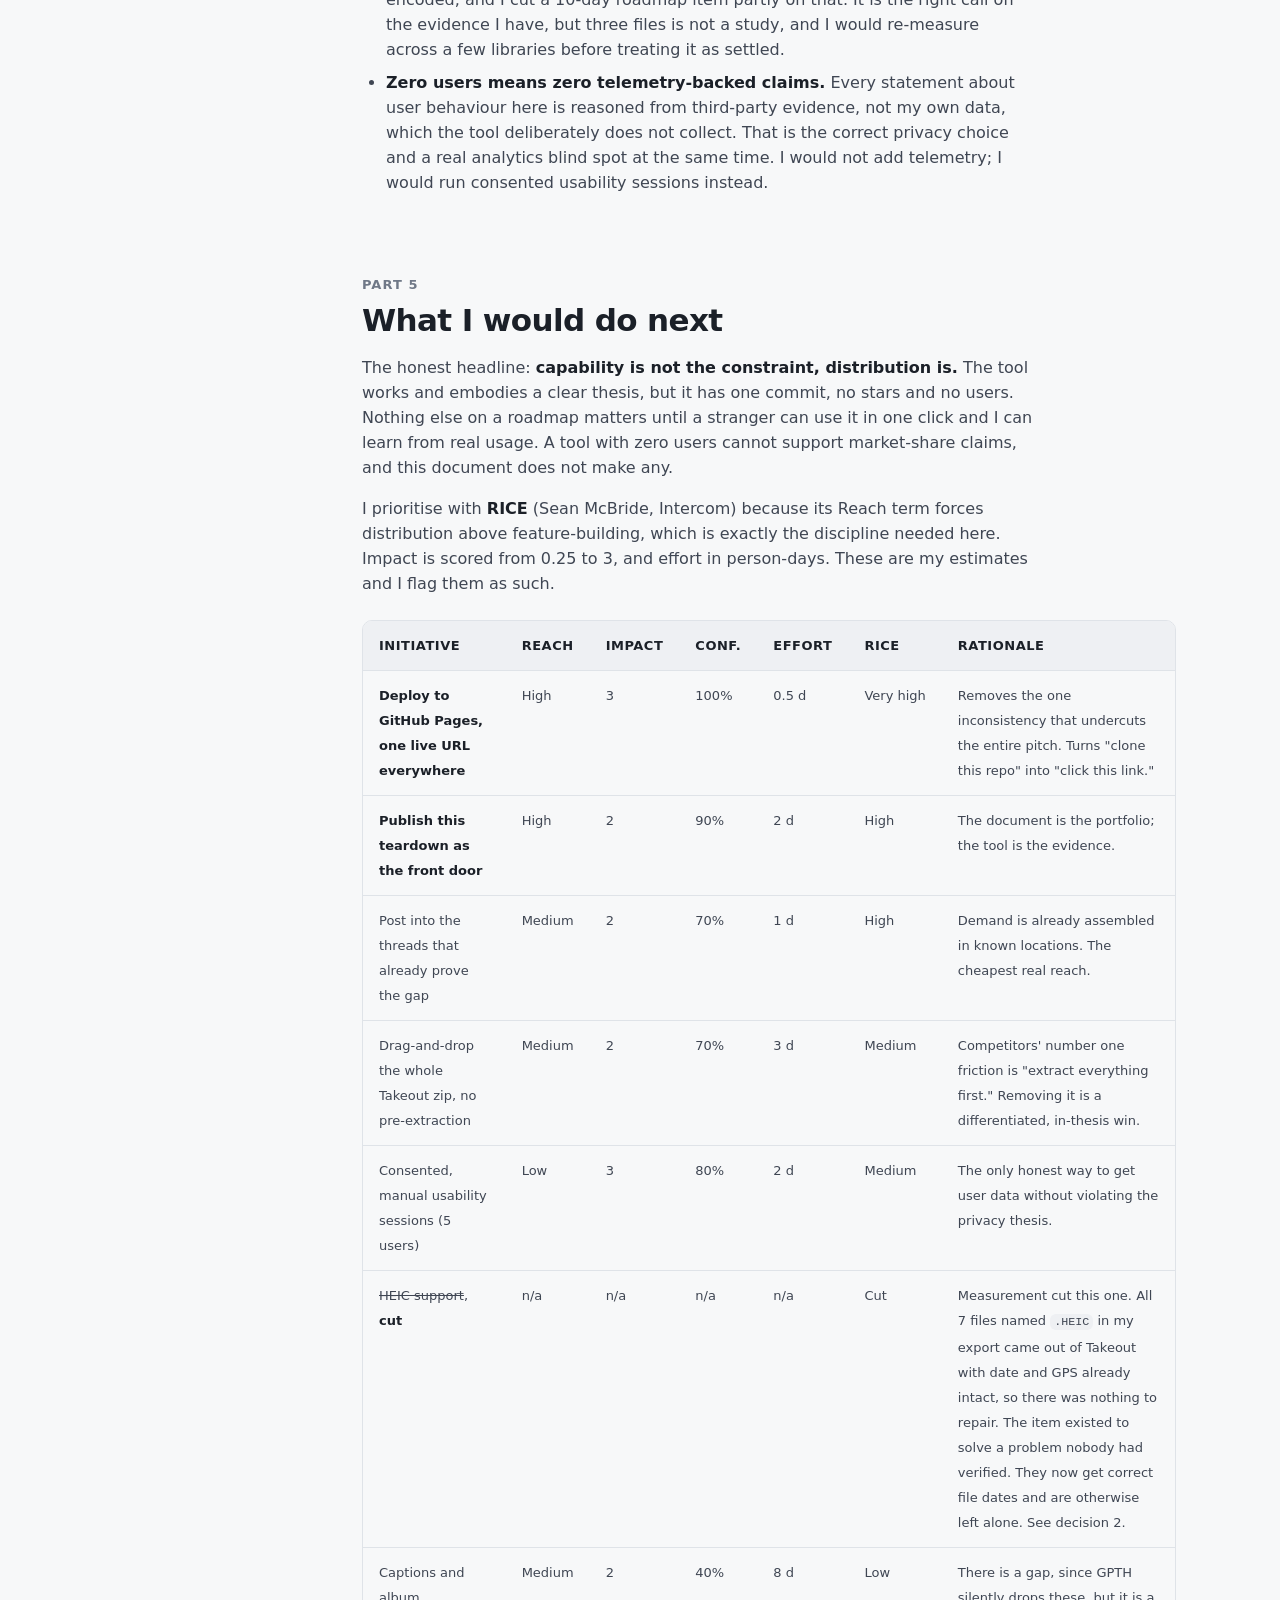
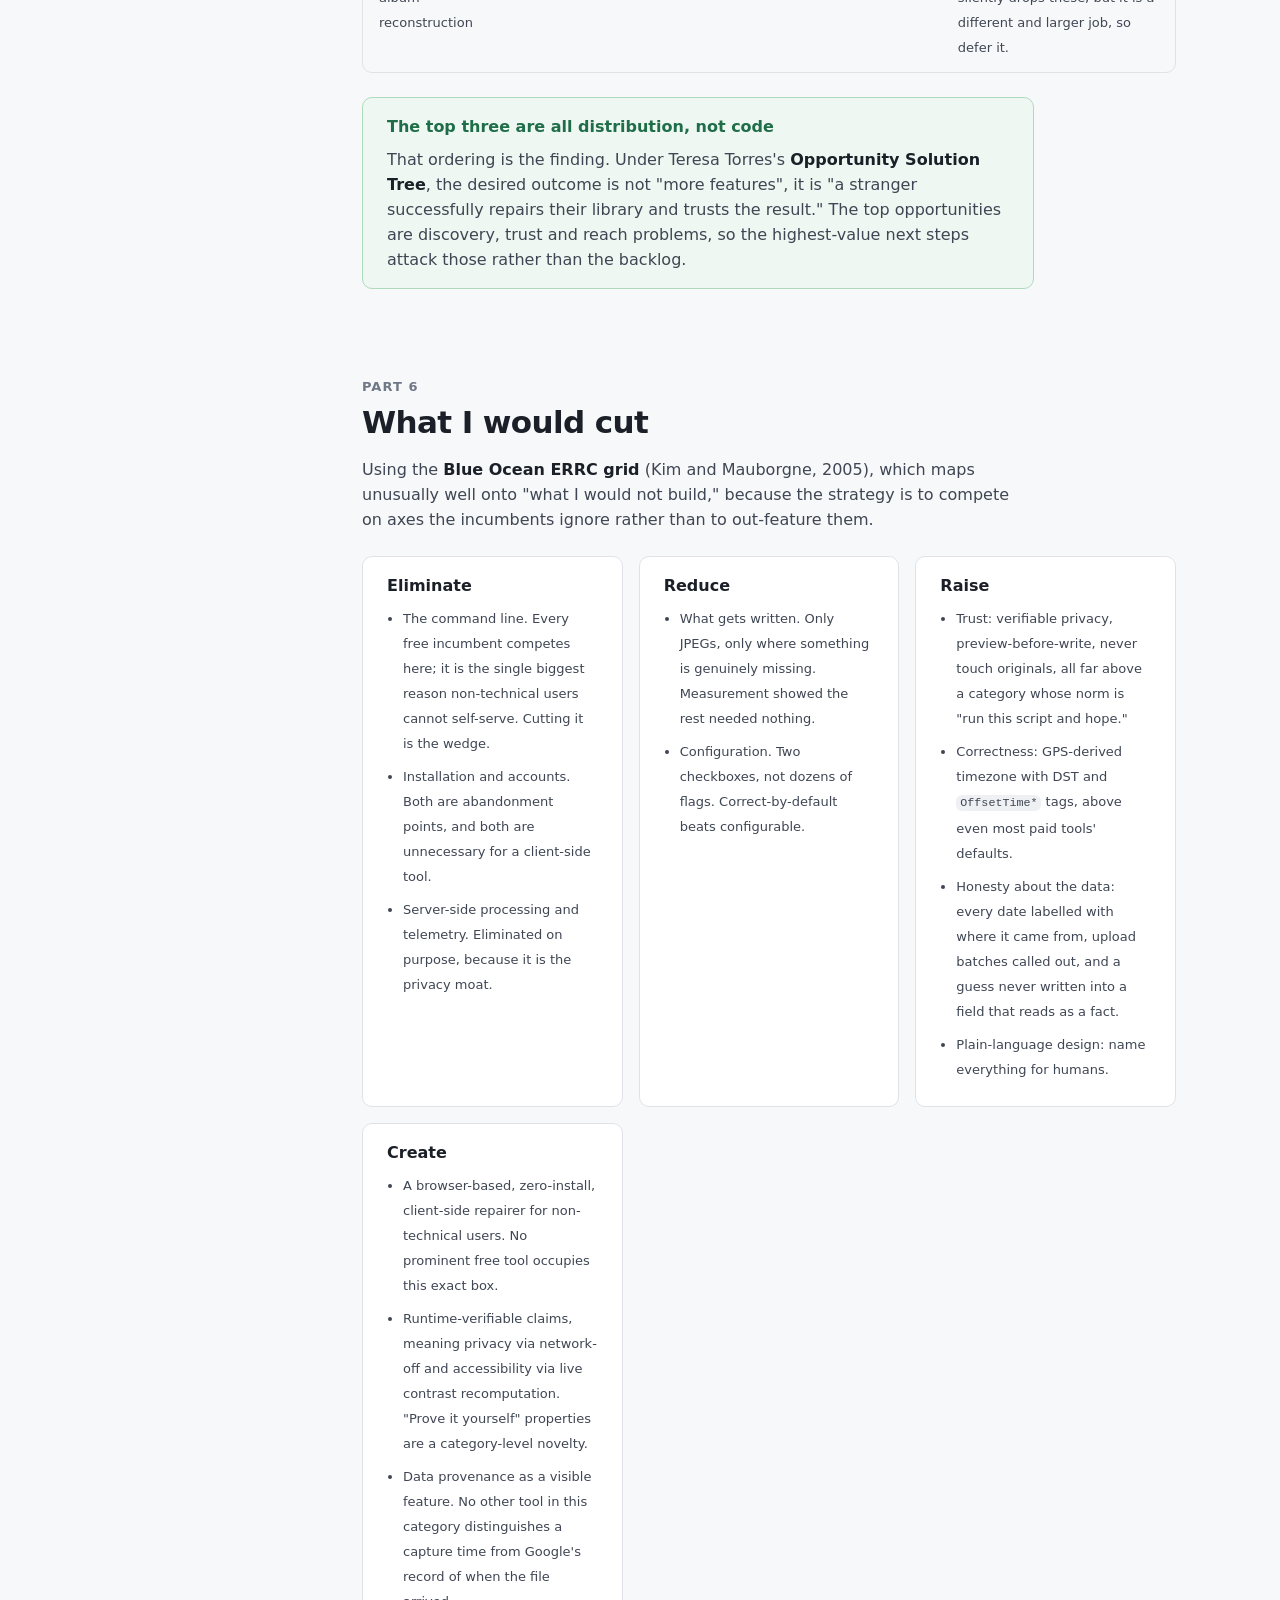
==== commit 81052d43: "Update index.html clarified the takeout tool is for google photos" ====
--- a/index.html
+++ b/index.html
@@ -21,14 +21,62 @@
 
 <link rel="stylesheet" href="tokens.css">
 
-<!-- A refresh should put you back at the top of the essay, not wherever you had
-     scrolled to. Browsers restore the old scroll position on reload by default,
-     which on a long page drops the reader into the middle of a section with no
-     heading in view and looks like the page loaded wrong. This has to run in the
-     head, before the browser has a chance to restore anything. Deep links to a
-     section still work: fragment scrolling is separate from restoration. -->
+<!-- A refresh should put you back at the top of the essay, and there are TWO
+     separate things that stop it.
+
+     The first is the address bar. Clicking an entry in the contents leaves a
+     fragment behind, so the URL becomes .../#tldr, and a fragment survives a
+     refresh: the browser re-applies it and drops you back at that section. That
+     is correct behaviour and it is not scroll restoration, which is why setting
+     scrollRestoration alone never fixed it.
+
+     The second is scroll restoration proper, which browsers do on reload, and
+     which Safari has historically done even when asked not to, after the page
+     has already painted. So it is re-asserted on load rather than only here.
+
+     A link somebody shared still lands where it points: this only changes what
+     a RELOAD does, never a fresh navigation. Back and forward keep their
+     position too, because restoration is left alone unless this is a reload.
+
+     Runs in the head so the fragment is gone before the browser acts on it. -->
 <script>
+(function () {
+  var entry = performance.getEntriesByType && performance.getEntriesByType('navigation')[0];
+  var isReload = entry
+    ? entry.type === 'reload'
+    : (performance.navigation && performance.navigation.type === 1);
+
+  if (!isReload) return;
+
   if ('scrollRestoration' in history) history.scrollRestoration = 'manual';
+
+  if (location.hash) {
+    history.replaceState(null, '', location.pathname + location.search);
+  }
+
+  // Browsers put the old scroll position back AFTER the page has painted, and
+  // they do it even when scrollRestoration says manual. A single scrollTo at
+  // load therefore does not hold: it runs, and the restore lands on top of it.
+  // So keep the top for a moment, and let go the instant the reader touches the
+  // page, because fighting somebody for their own scrollbar is worse than the
+  // problem being fixed.
+  var reading = false;
+  ['wheel', 'touchstart', 'keydown'].forEach(function (name) {
+    window.addEventListener(name, function () { reading = true; },
+                            { once: true, passive: true });
+  });
+
+  function holdTop(until) {
+    if (reading) return;
+    window.scrollTo(0, 0);
+    if (performance.now() < until) {
+      requestAnimationFrame(function () { holdTop(until); });
+    }
+  }
+
+  window.addEventListener('DOMContentLoaded', function () { window.scrollTo(0, 0); });
+  window.addEventListener('load', function () { holdTop(performance.now() + 400); });
+})();
 </script>
 
 <style>
@@ -337,7 +385,7 @@
   <div class="wrap">
     <p class="eyebrow">Product teardown</p>
     <h1>Save the Dates</h1>
-    <p class="lede">A Takeout export lands with every file stamped today. This is the product thinking behind a free browser tool that puts the real dates back: the problem, the evidence it is real, what measuring a live export changed about the scope, the decisions I committed to, and what I would cut.</p>
+    <p class="lede">Using the Google Photos export tool Takeout results in every file dated today. This is the product thinking behind a free browser tool that puts the real dates back: the problem, the evidence it is real, what measuring a live export changed about the scope, the decisions I committed to, and what I would cut.</p>
     <p class="byline">Roanuk Zaman · Product teardown of a tool I designed, directed and shipped</p>
 
     <div class="cta-row">
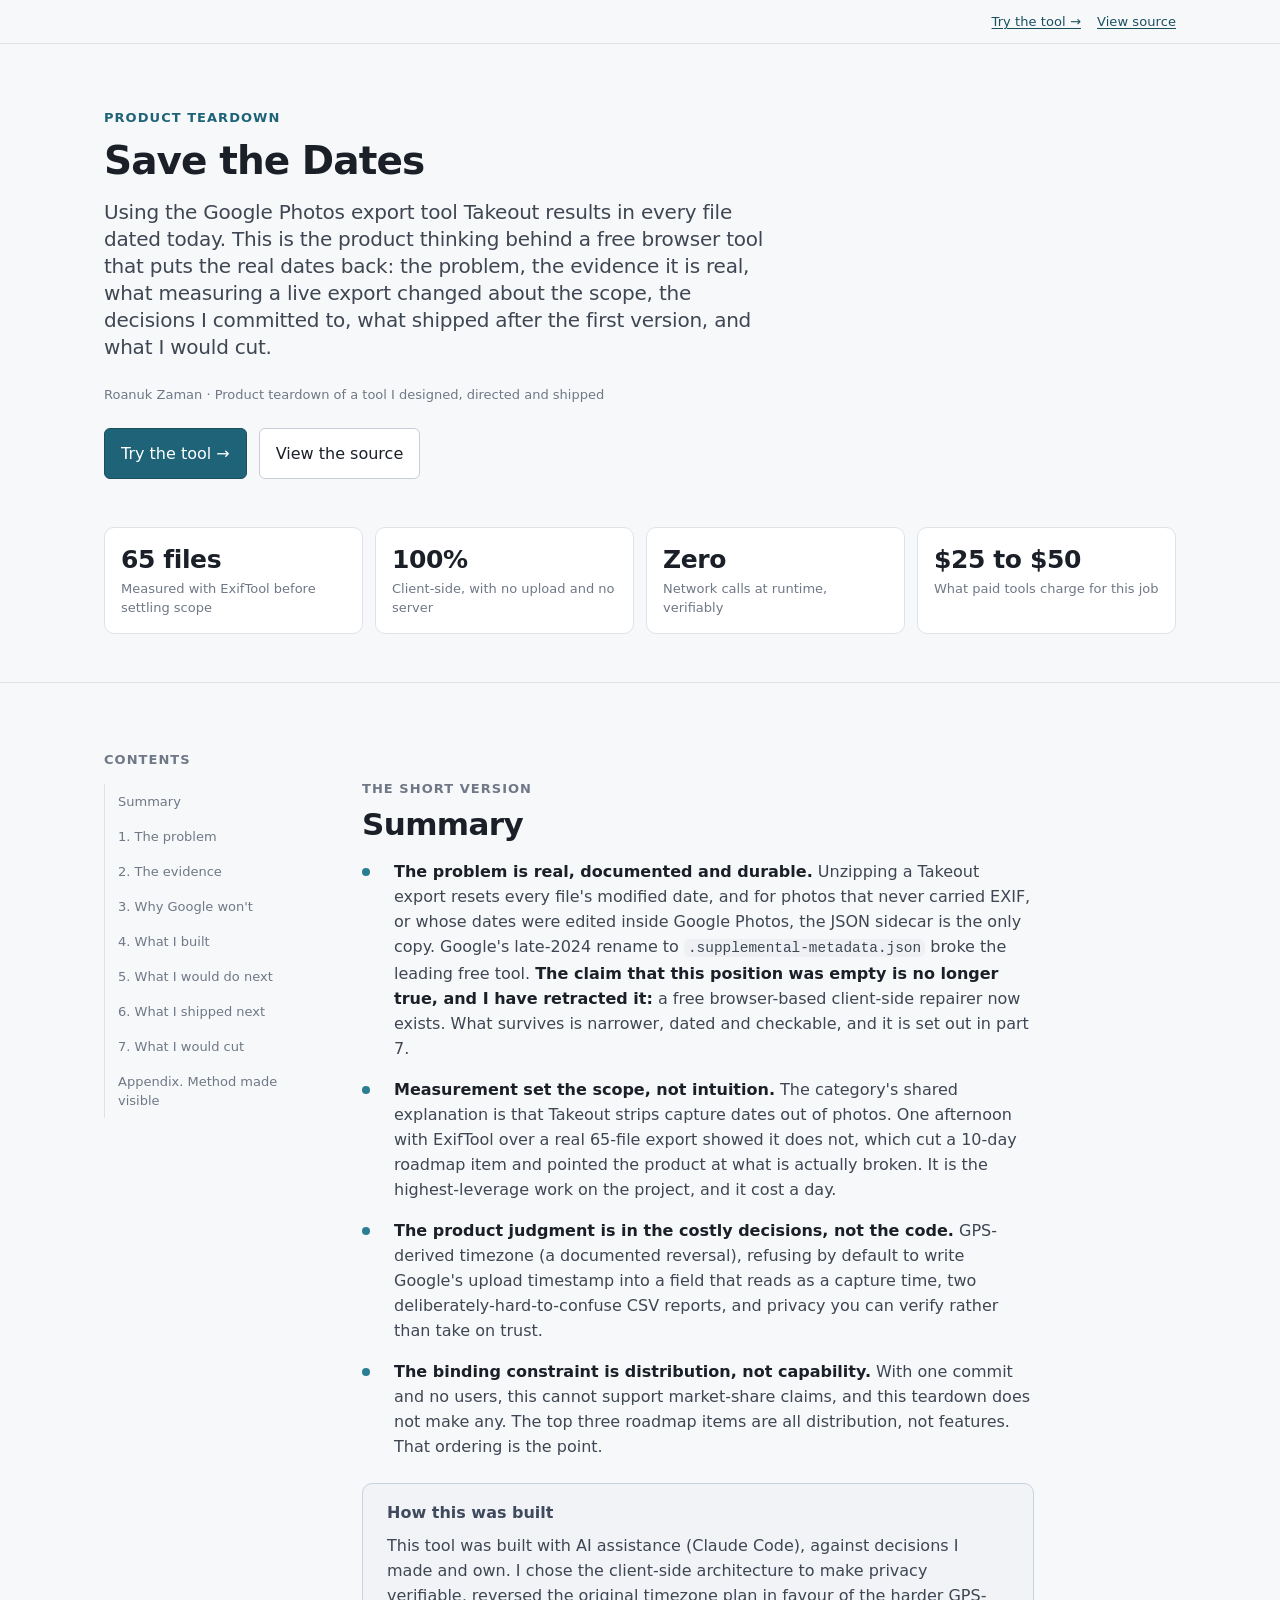
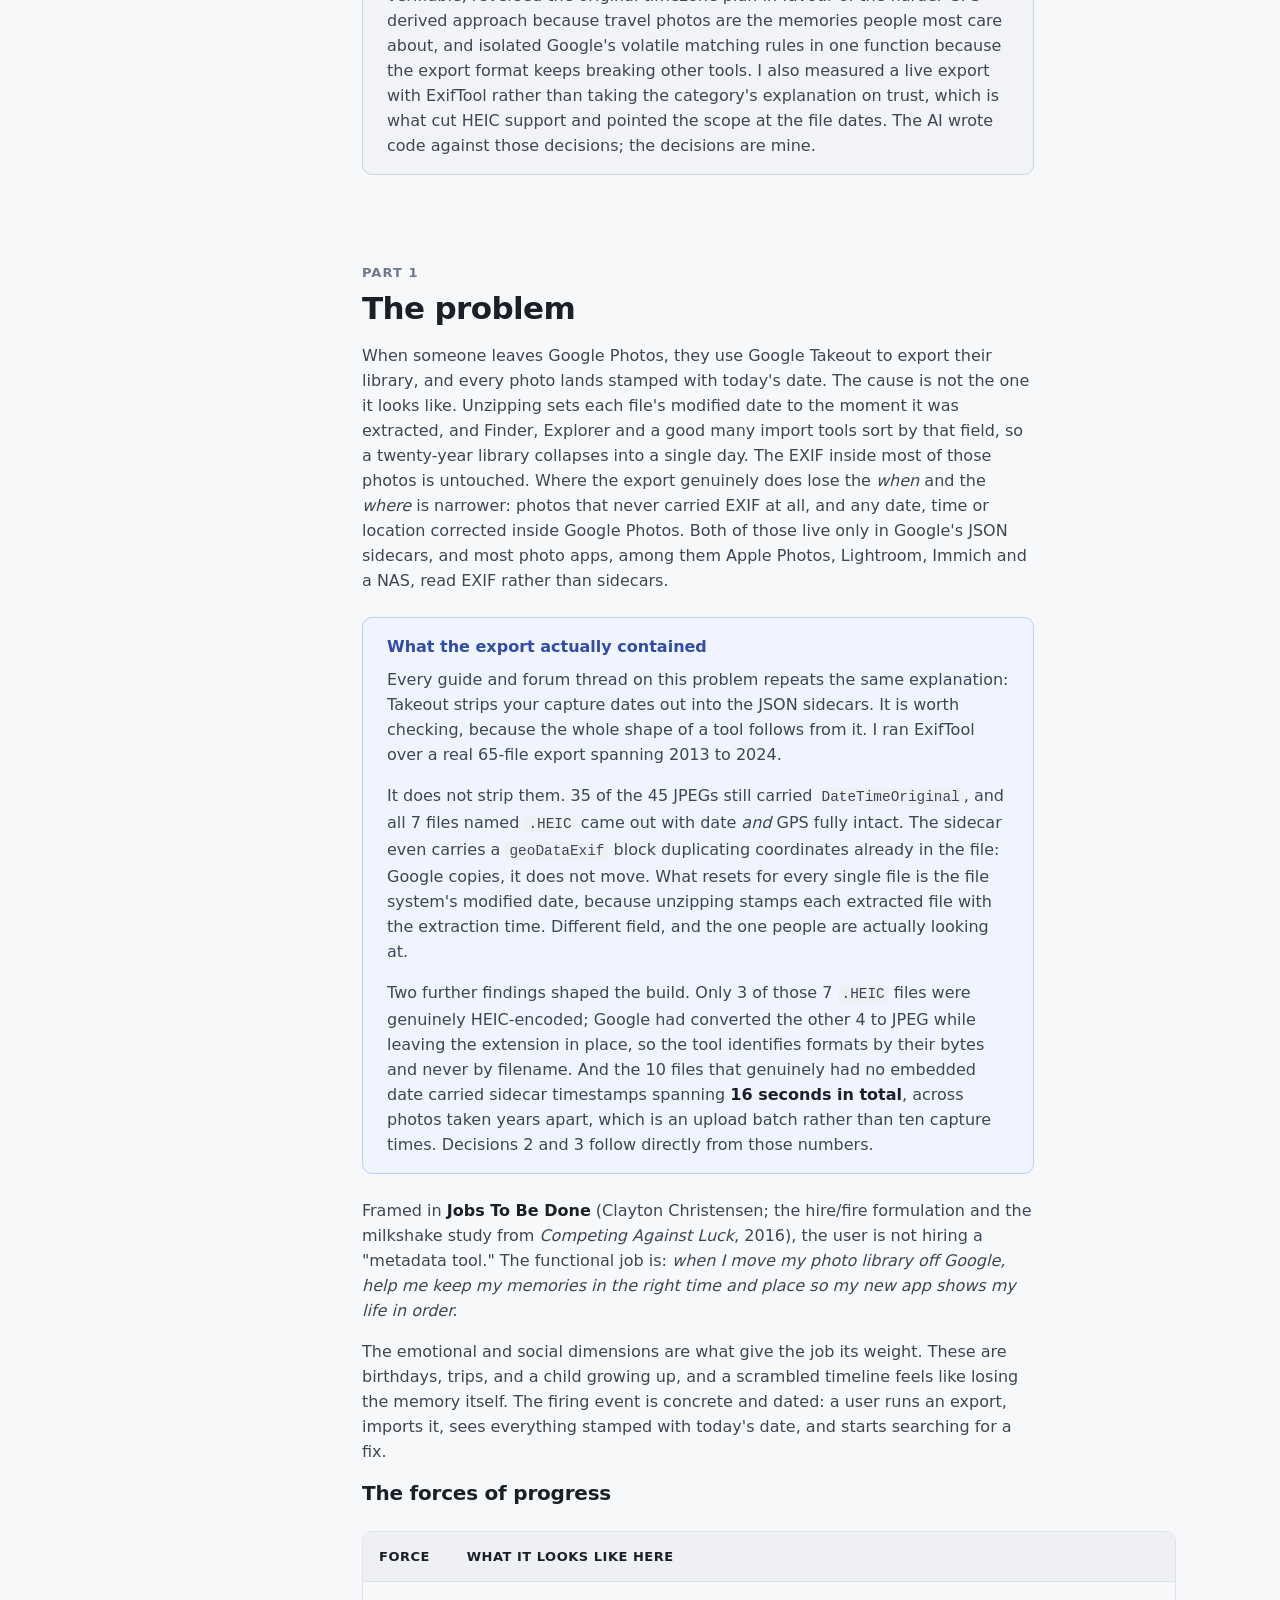
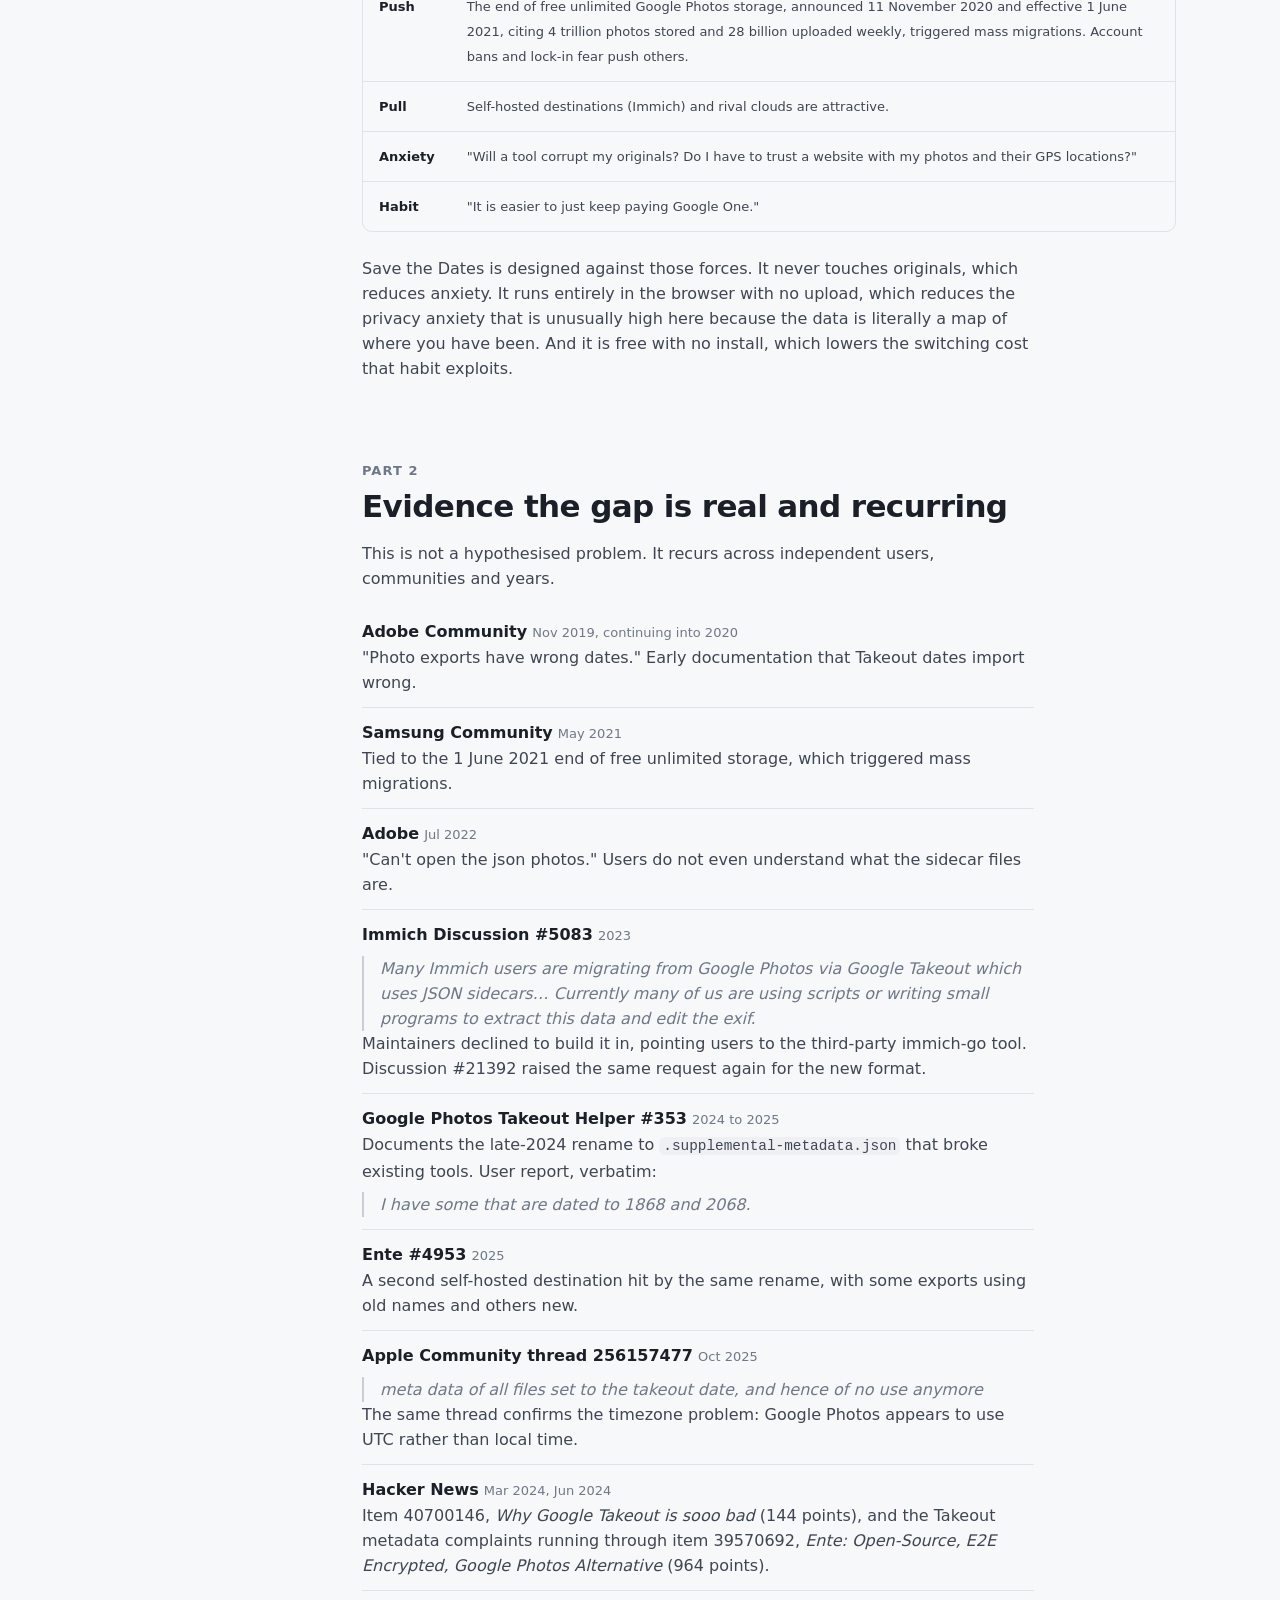
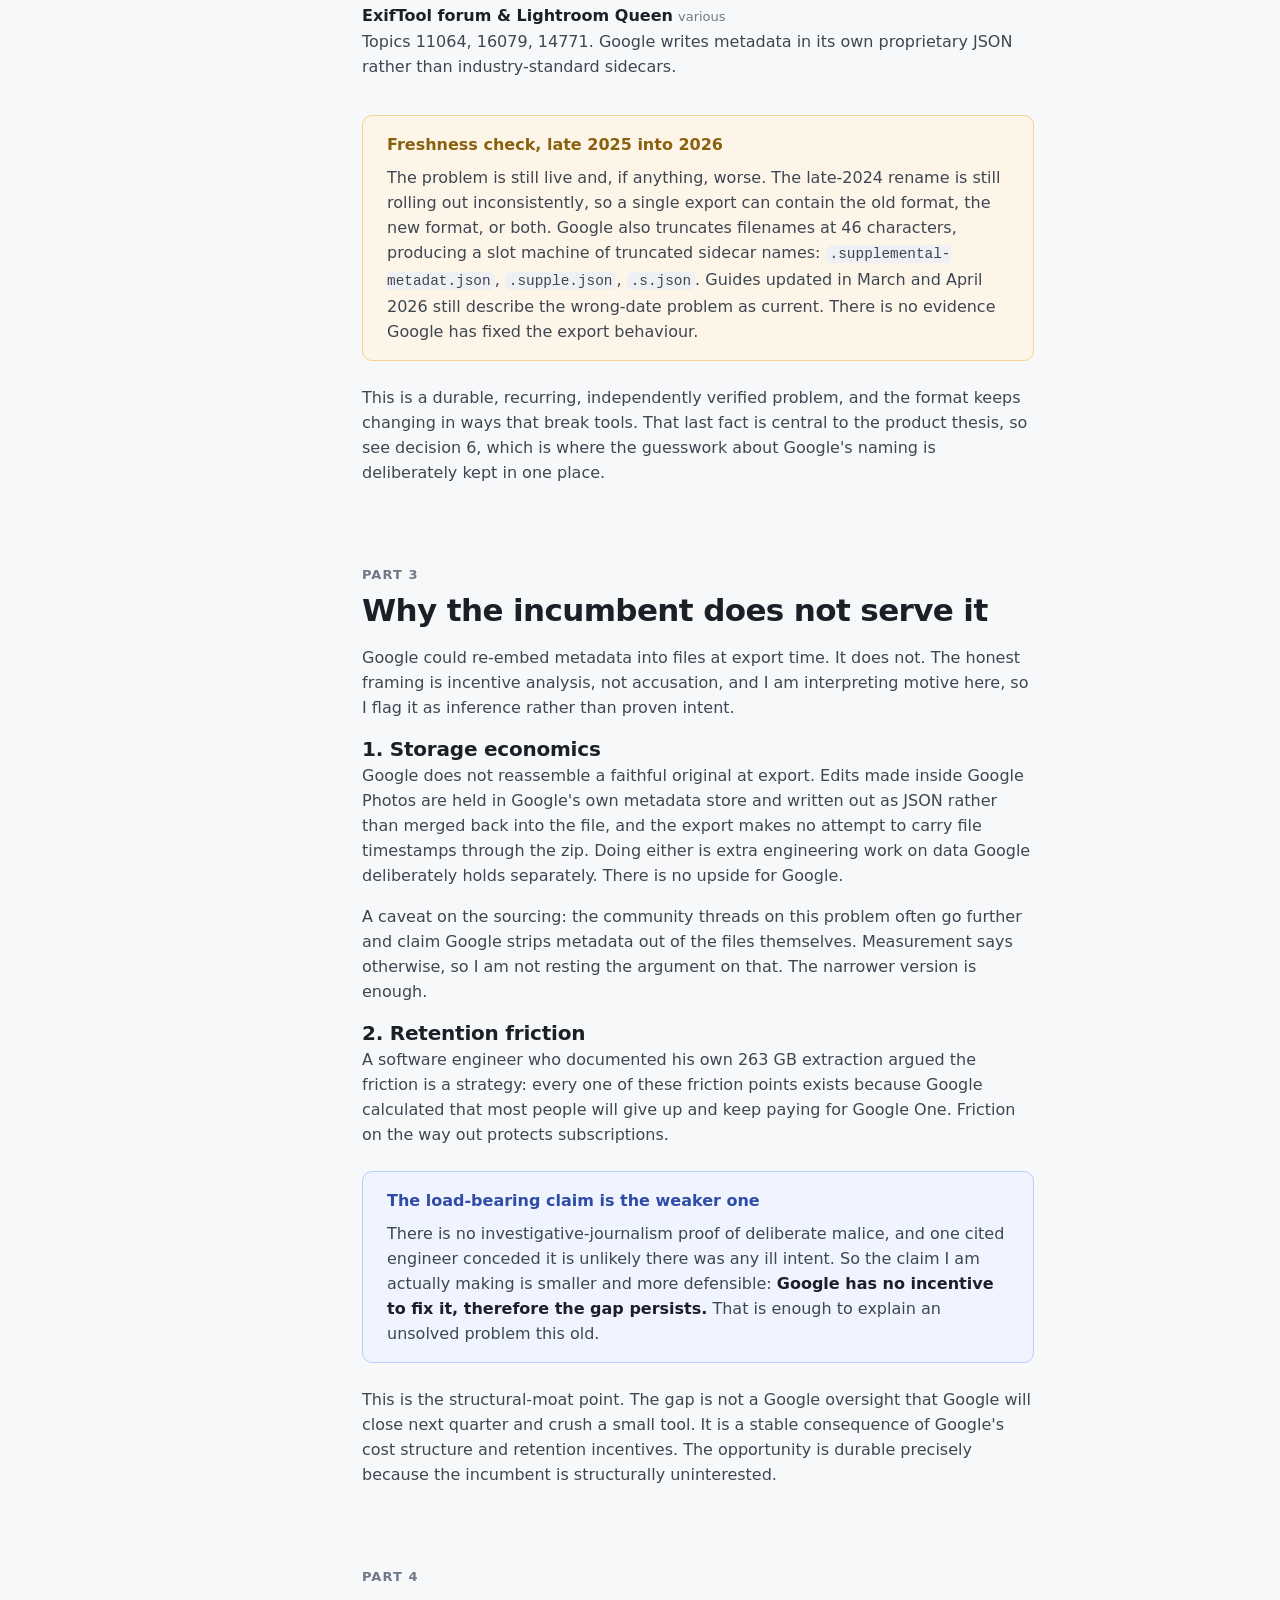
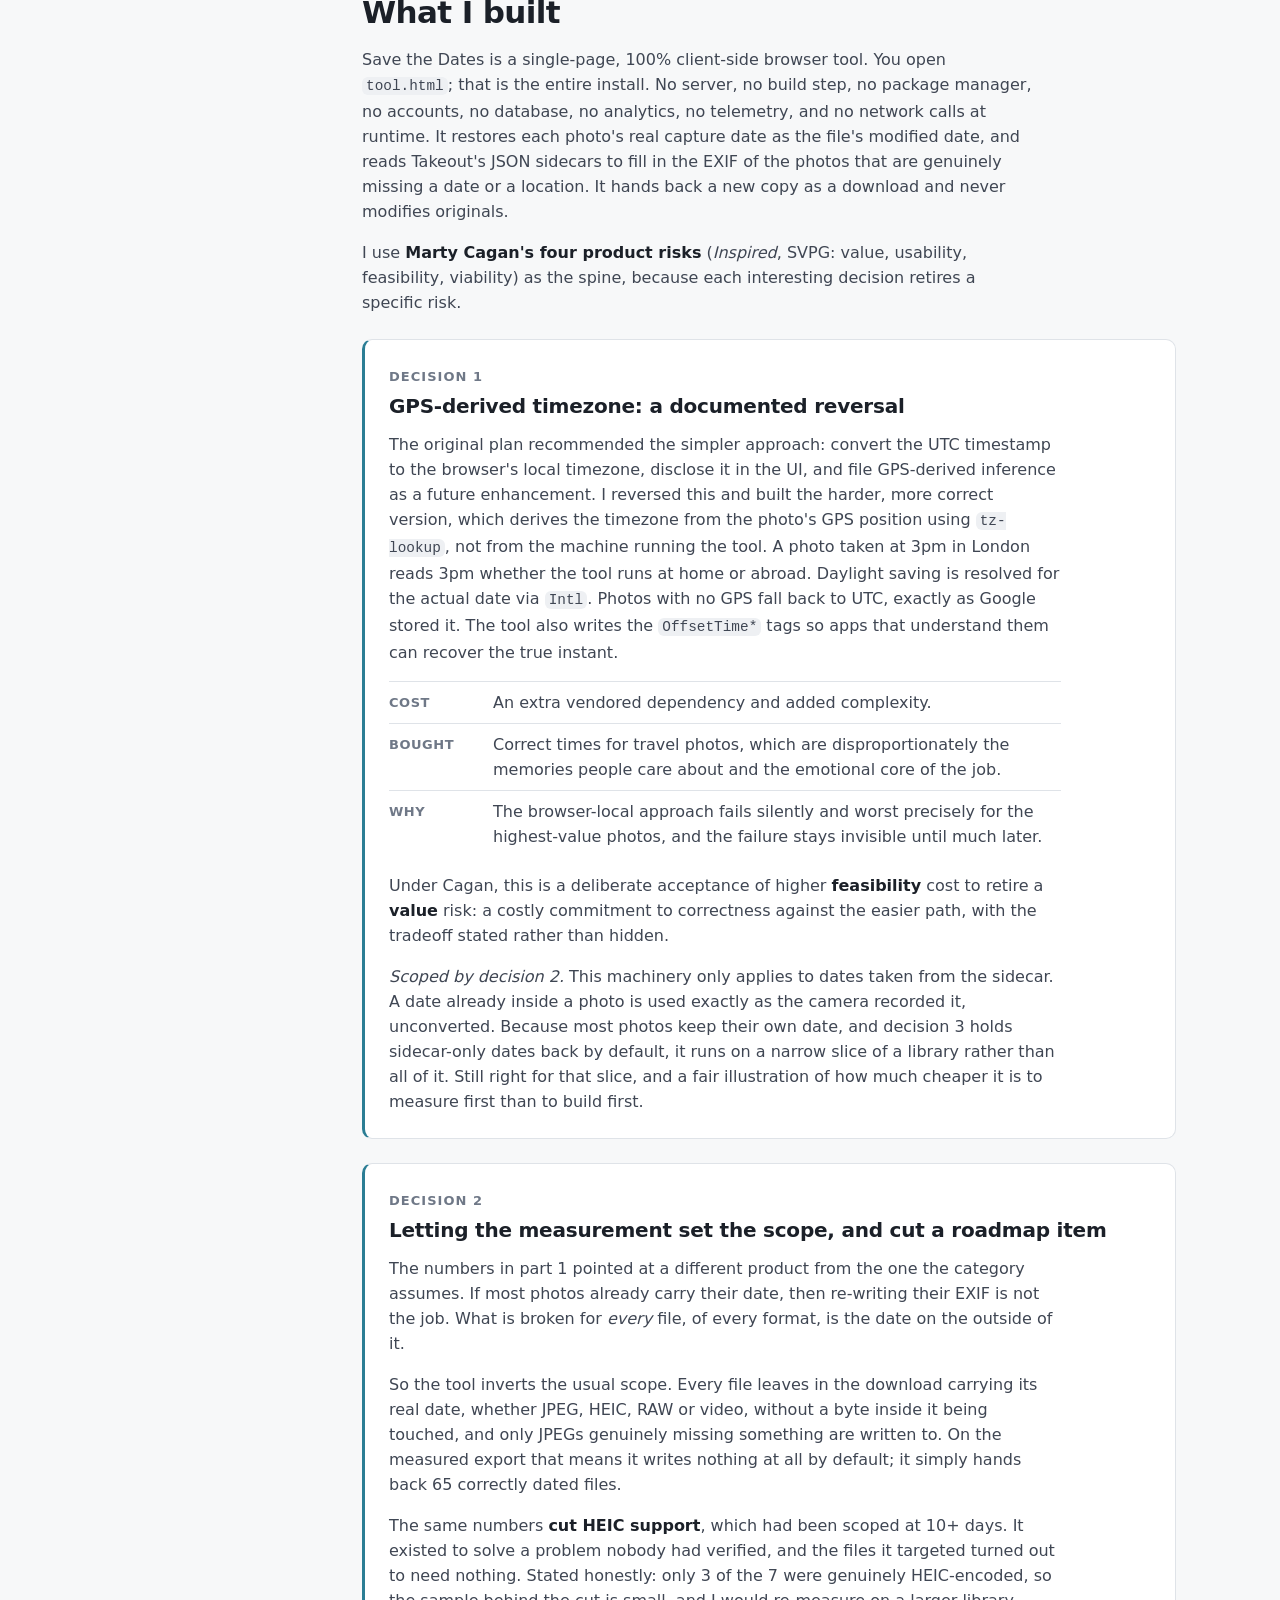
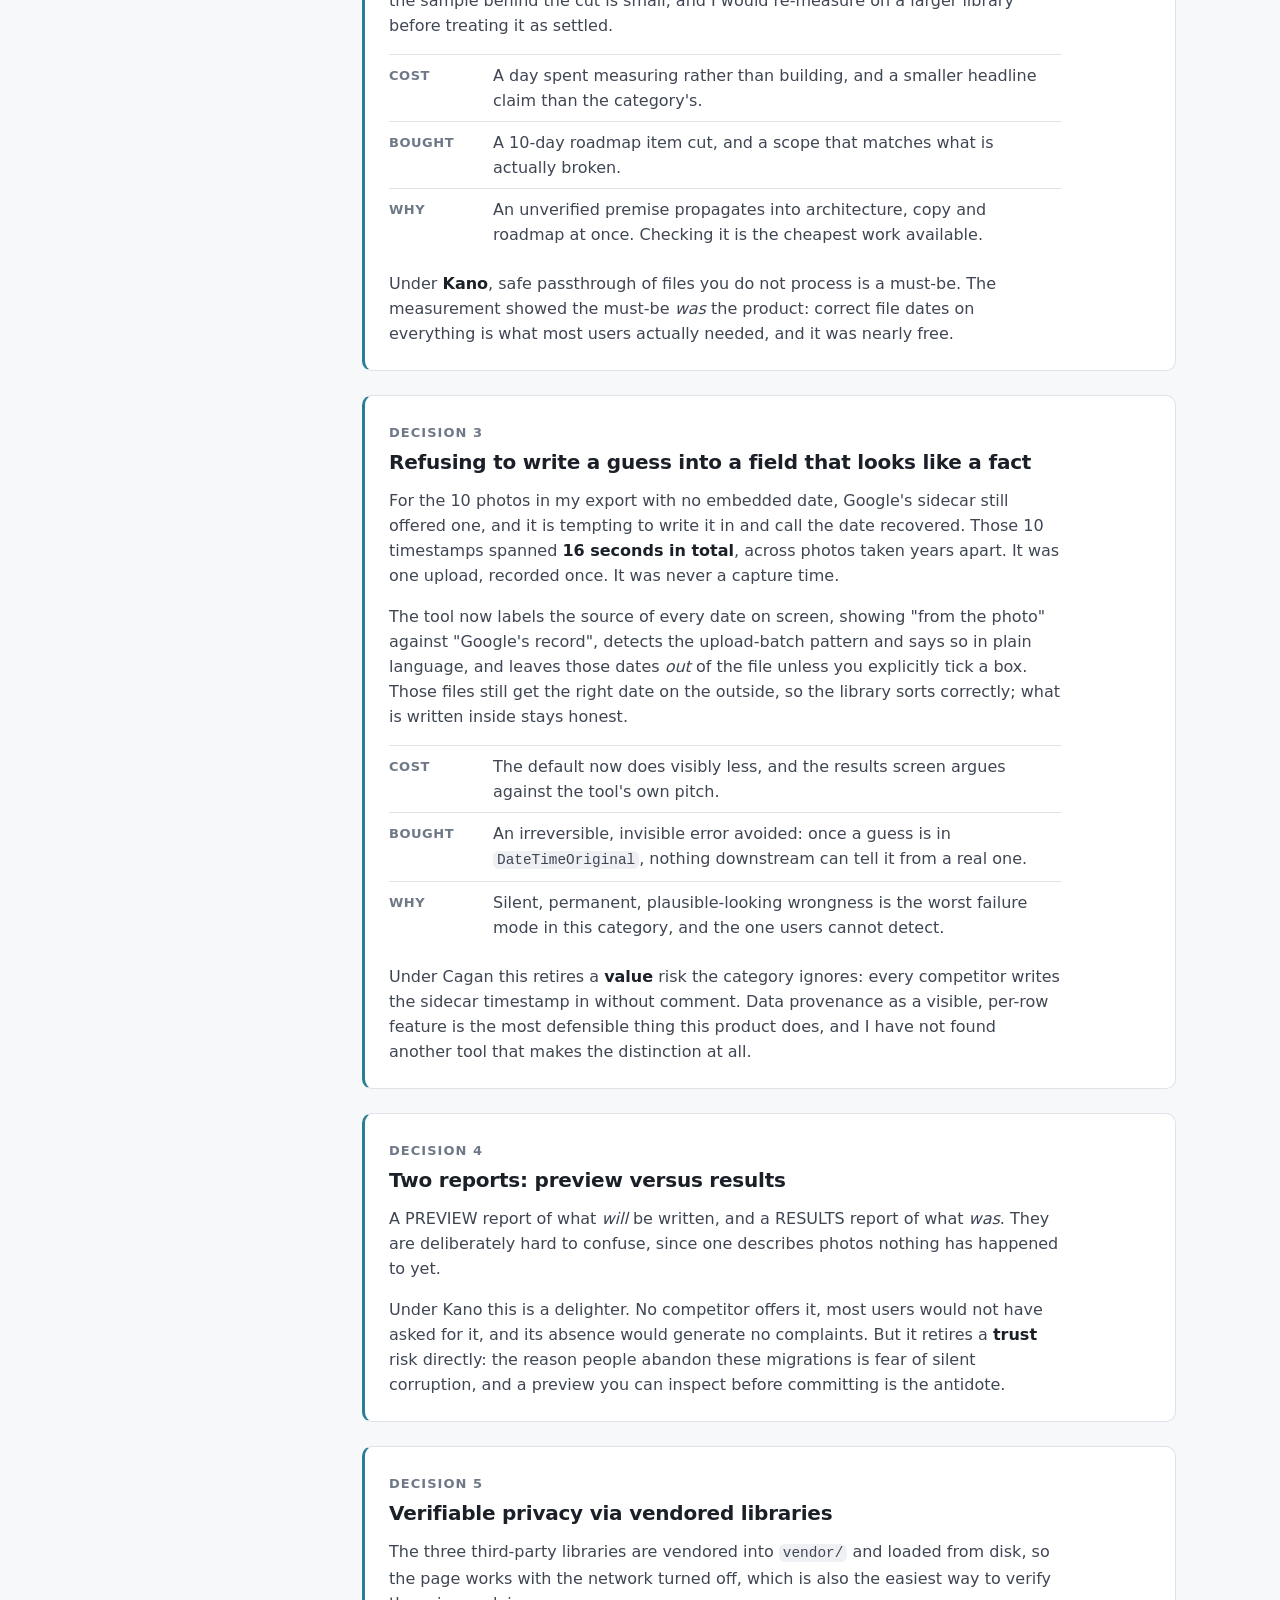
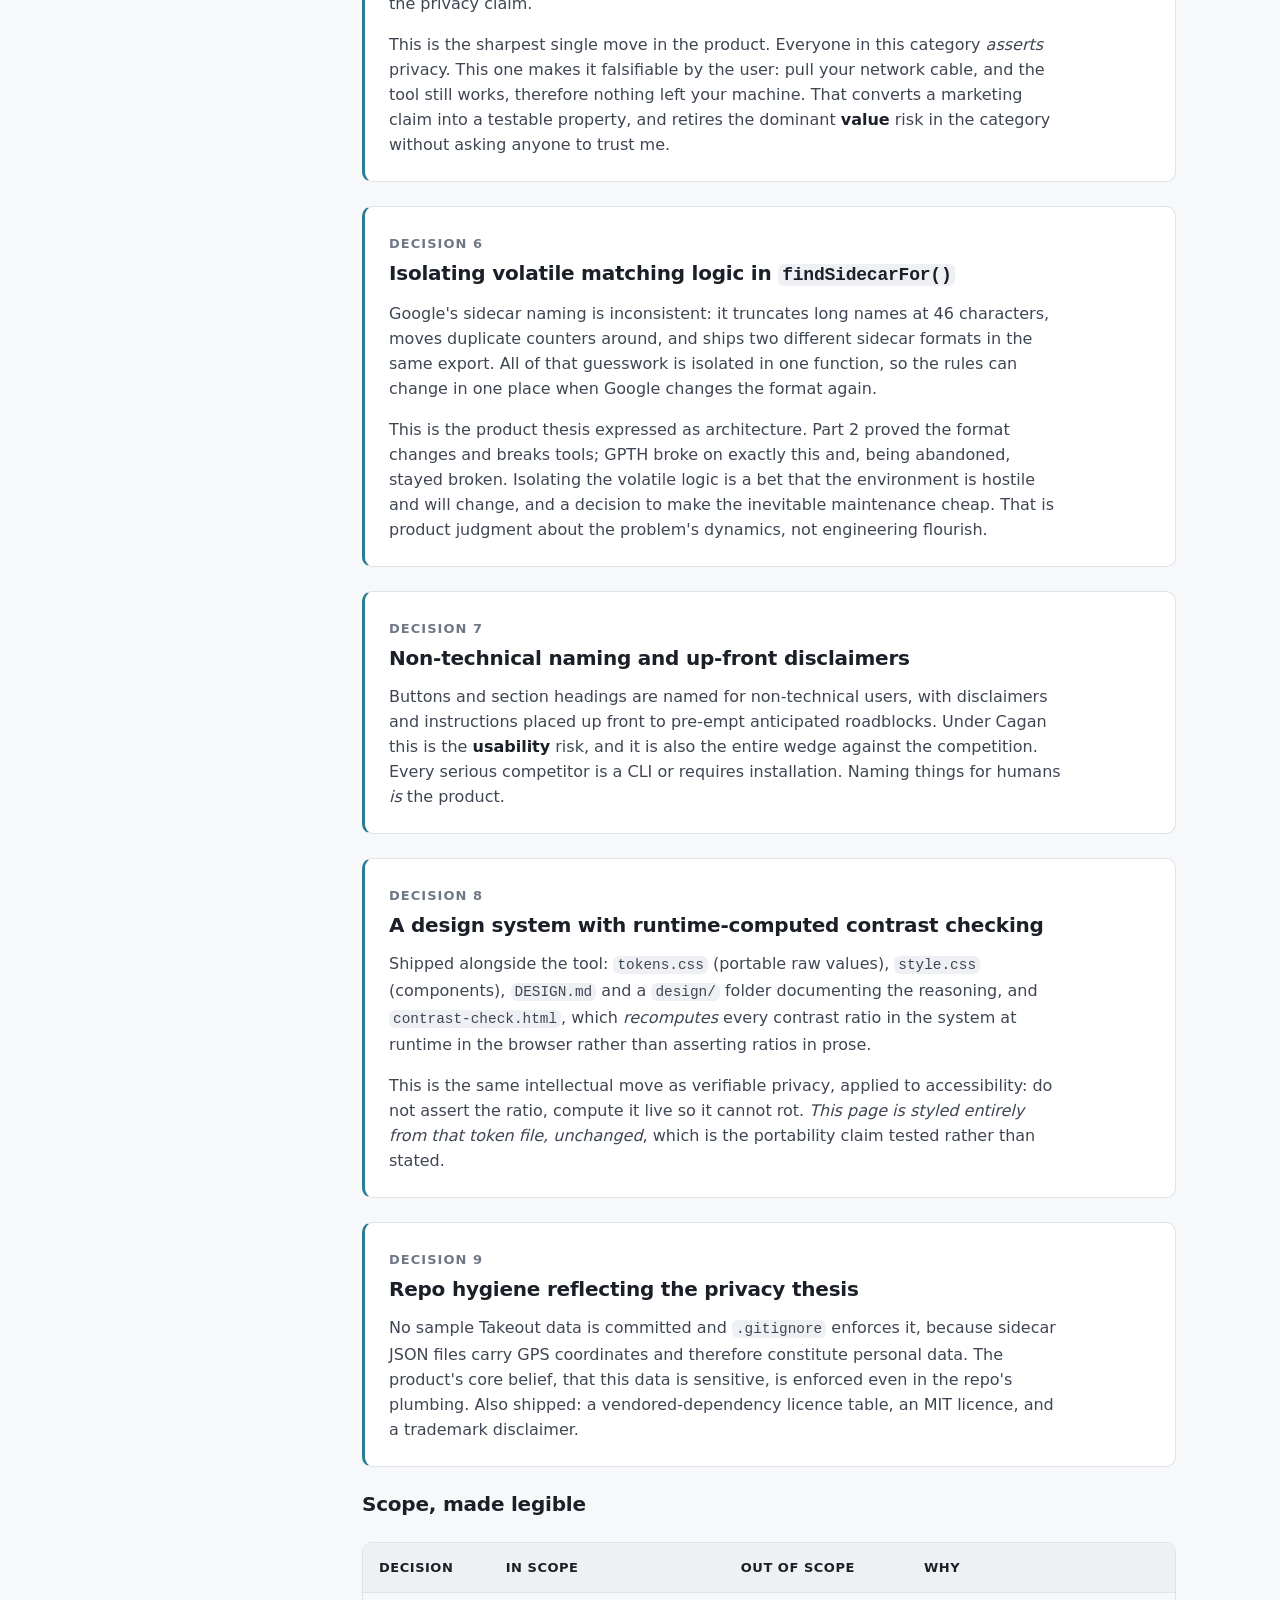
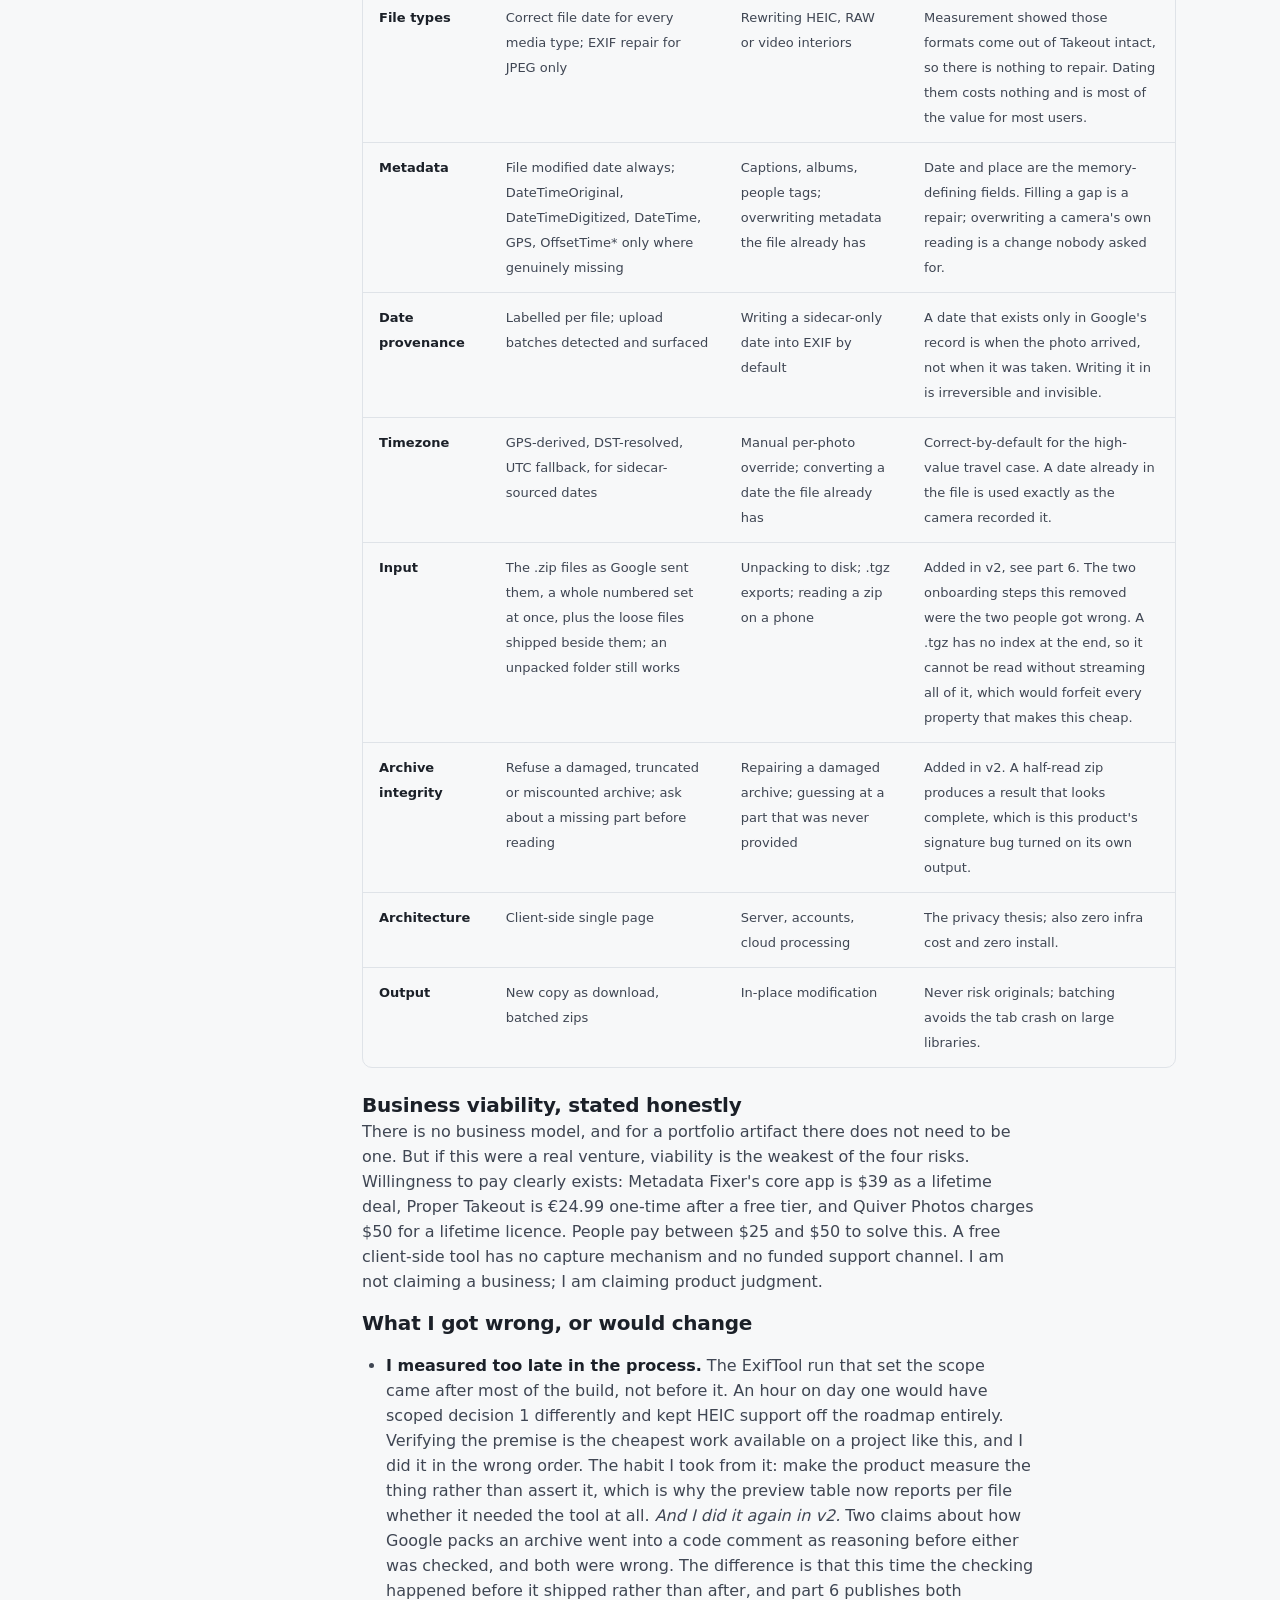
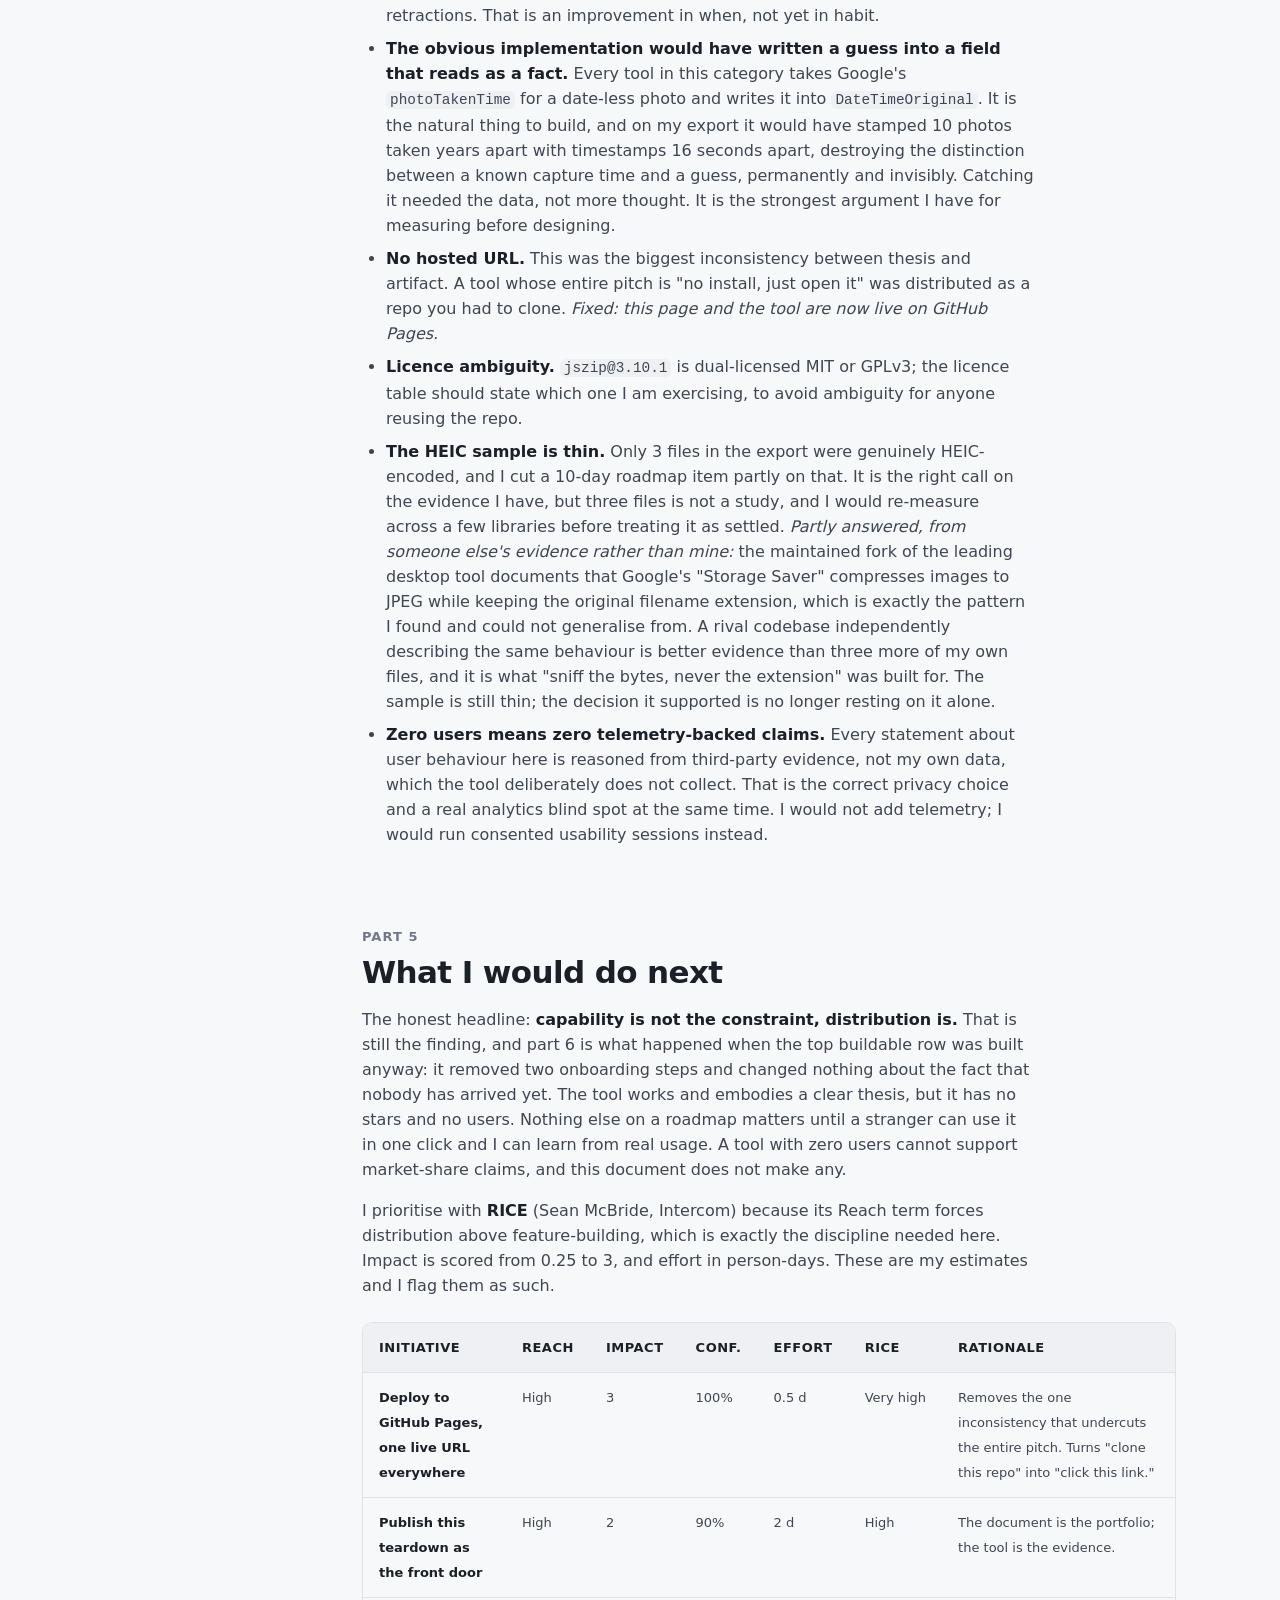
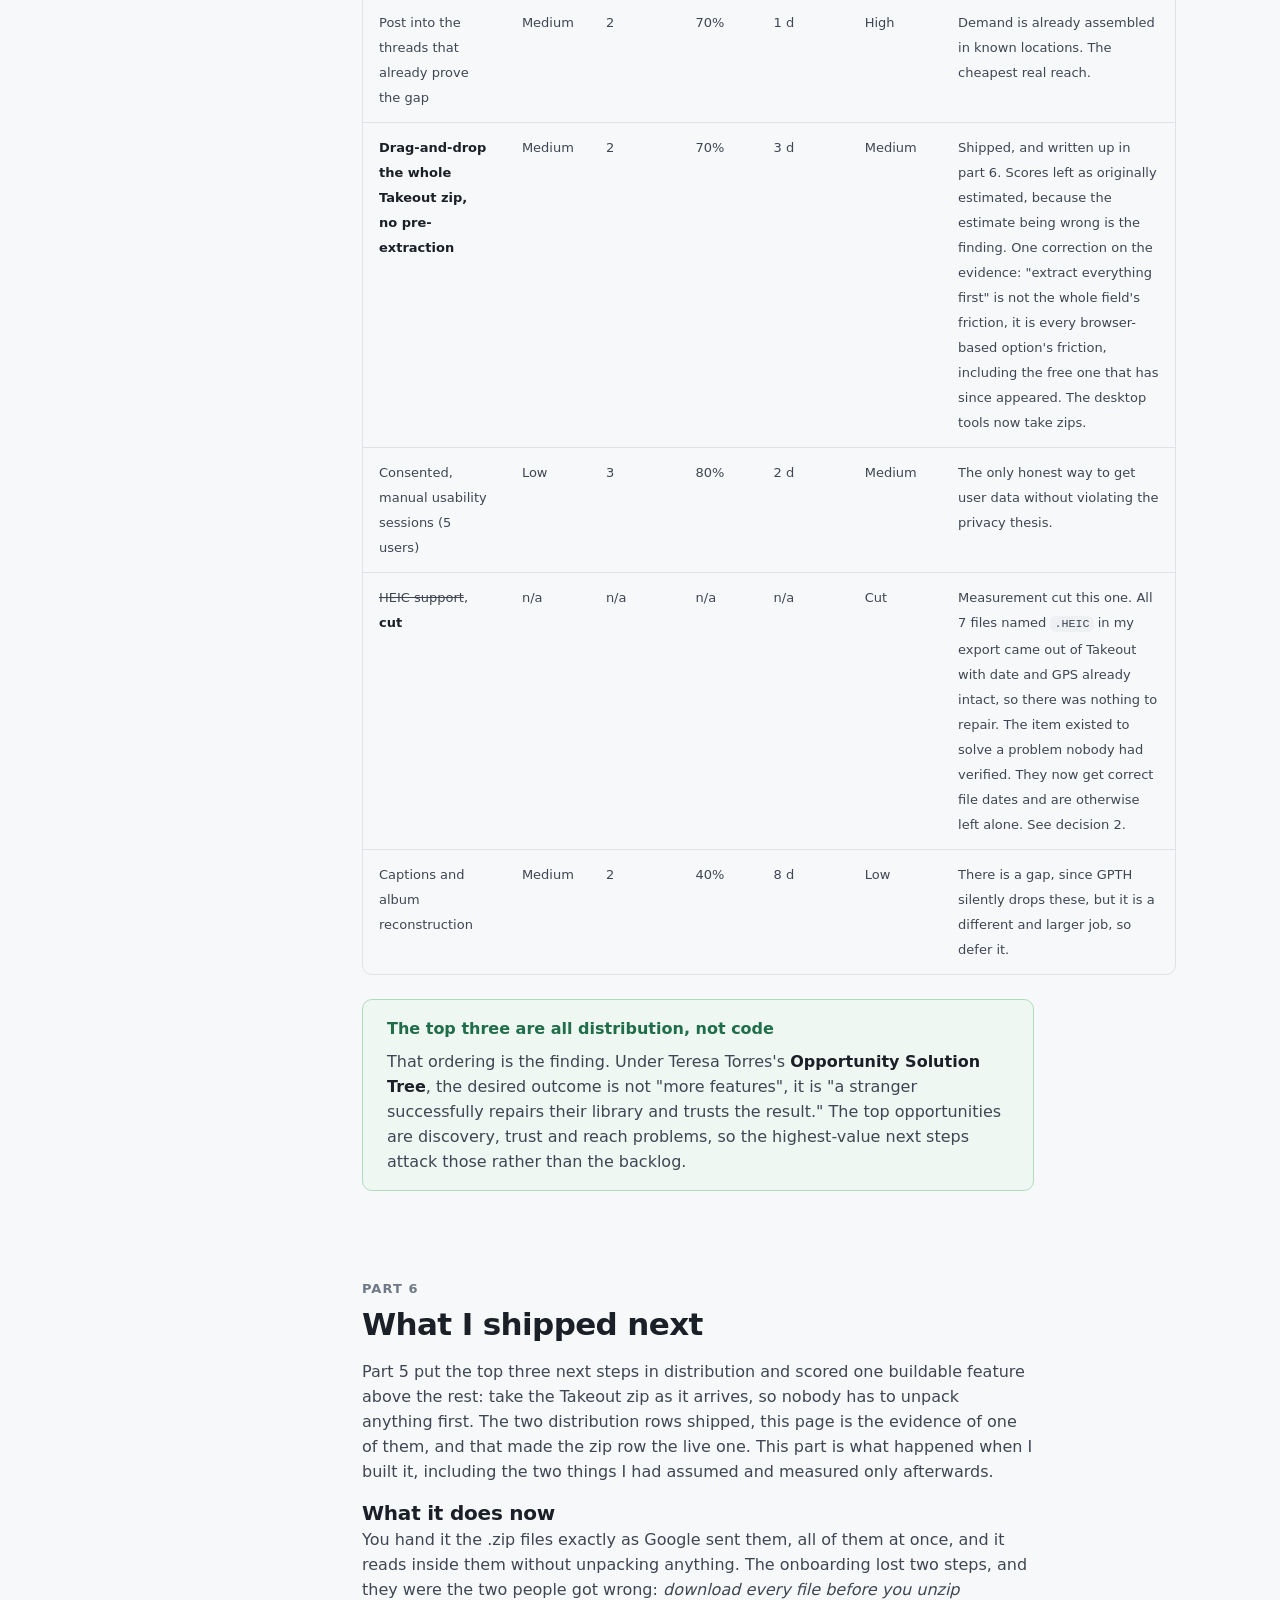
==== commit 8abb47ee: "Retract the positioning claim, and write up what shipped The teardown said the position was empty: a" ====
--- a/index.html
+++ b/index.html
@@ -4,13 +4,13 @@
 <meta charset="utf-8">
 <meta name="viewport" content="width=device-width, initial-scale=1">
 <title>Save the Dates: A Product Teardown</title>
-<meta name="description" content="A product teardown of Save the Dates: the problem, the evidence it is real, what measuring a live Google Takeout export changed about the scope, the decisions I committed to, and what I would cut.">
+<meta name="description" content="A product teardown of Save the Dates: the problem, the evidence it is real, what measuring a live Google Takeout export changed about the scope, the decisions I committed to, what shipped next, and what I would cut.">
 
 <!-- Share card. Same image and treatment as index.html, but title, description
      and og:url describe THIS page - og:url is a canonical hint, so pointing it
      at the site root would make shared teardown links resolve to the tool. -->
 <meta property="og:title" content="Save the Dates: A Product Teardown">
-<meta property="og:description" content="The product thinking behind a free, browser-based tool that repairs Google Photos Takeout dates: the problem, the evidence, what measuring a live export changed about the scope, the decisions I committed to, and what I would cut.">
+<meta property="og:description" content="The product thinking behind a free, browser-based tool that repairs Google Photos Takeout dates: the problem, the evidence, what measuring a live export changed about the scope, the decisions I committed to, what shipped next, and what I would cut.">
 <meta property="og:image" content="https://roanukz.github.io/save-the-dates/og-image.png?v=5">
 <meta property="og:image:alt" content="A photo whose wrong export date is struck through and replaced with its real capture date.">
 <meta property="og:image:width" content="2400">
@@ -385,7 +385,7 @@
   <div class="wrap">
     <p class="eyebrow">Product teardown</p>
     <h1>Save the Dates</h1>
-    <p class="lede">Using the Google Photos export tool Takeout results in every file dated today. This is the product thinking behind a free browser tool that puts the real dates back: the problem, the evidence it is real, what measuring a live export changed about the scope, the decisions I committed to, and what I would cut.</p>
+    <p class="lede">Using the Google Photos export tool Takeout results in every file dated today. This is the product thinking behind a free browser tool that puts the real dates back: the problem, the evidence it is real, what measuring a live export changed about the scope, the decisions I committed to, what shipped after the first version, and what I would cut.</p>
     <p class="byline">Roanuk Zaman · Product teardown of a tool I designed, directed and shipped</p>
 
     <div class="cta-row">
@@ -425,7 +425,8 @@
       <li><a href="#incumbent">3. Why Google won't</a></li>
       <li><a href="#built">4. What I built</a></li>
       <li><a href="#next">5. What I would do next</a></li>
-      <li><a href="#cut">6. What I would cut</a></li>
+      <li><a href="#shipped">6. What I shipped next</a></li>
+      <li><a href="#cut">7. What I would cut</a></li>
       <li><a href="#frameworks">Appendix. Method made visible</a></li>
     </ol>
   </nav>
@@ -436,7 +437,7 @@
       <p class="section-kicker">The short version</p>
       <h2>Summary</h2>
       <ul>
-        <li><strong>The problem is real, documented and durable.</strong> Unzipping a Takeout export resets every file's modified date, and for photos that never carried EXIF, or whose dates were edited inside Google Photos, the JSON sidecar is the only copy. Google's late-2024 rename to <code>.supplemental-metadata.json</code> broke the leading free tool. The position is genuinely empty: a free, non-technical, 100% client-side, browser-based repairer.</li>
+        <li><strong>The problem is real, documented and durable.</strong> Unzipping a Takeout export resets every file's modified date, and for photos that never carried EXIF, or whose dates were edited inside Google Photos, the JSON sidecar is the only copy. Google's late-2024 rename to <code>.supplemental-metadata.json</code> broke the leading free tool. <strong>The claim that this position was empty is no longer true, and I have retracted it:</strong> a free browser-based client-side repairer now exists. What survives is narrower, dated and checkable, and it is set out in part 7.</li>
         <li><strong>Measurement set the scope, not intuition.</strong> The category's shared explanation is that Takeout strips capture dates out of photos. One afternoon with ExifTool over a real 65-file export showed it does not, which cut a 10-day roadmap item and pointed the product at what is actually broken. It is the highest-leverage work on the project, and it cost a day.</li>
         <li><strong>The product judgment is in the costly decisions, not the code.</strong> GPS-derived timezone (a documented reversal), refusing by default to write Google's upload timestamp into a field that reads as a capture time, two deliberately-hard-to-confuse CSV reports, and privacy you can verify rather than take on trust.</li>
         <li><strong>The binding constraint is distribution, not capability.</strong> With one commit and no users, this cannot support market-share claims, and this teardown does not make any. The top three roadmap items are all distribution, not features. That ordering is the point.</li>
@@ -502,7 +503,7 @@
         <p>The problem is still live and, if anything, worse. The late-2024 rename is still rolling out inconsistently, so a single export can contain the old format, the new format, or both. Google also truncates filenames at 46 characters, producing a slot machine of truncated sidecar names: <code>.supplemental-metadat.json</code>, <code>.supple.json</code>, <code>.s.json</code>. Guides updated in March and April 2026 still describe the wrong-date problem as current. There is no evidence Google has fixed the export behaviour.</p>
       </div>
 
-      <p>This is a durable, recurring, independently verified problem, and the format keeps changing in ways that break tools. That last fact is central to the product thesis, so see decision 5.</p>
+      <p>This is a durable, recurring, independently verified problem, and the format keeps changing in ways that break tools. That last fact is central to the product thesis, so see decision 6, which is where the guesswork about Google's naming is deliberately kept in one place.</p>
     </section>
 
     <section id="incumbent">
@@ -621,6 +622,8 @@
             <tr><td><strong>Metadata</strong></td><td>File modified date always; DateTimeOriginal, DateTimeDigitized, DateTime, GPS, OffsetTime* only where genuinely missing</td><td>Captions, albums, people tags; overwriting metadata the file already has</td><td>Date and place are the memory-defining fields. Filling a gap is a repair; overwriting a camera's own reading is a change nobody asked for.</td></tr>
             <tr><td><strong>Date provenance</strong></td><td>Labelled per file; upload batches detected and surfaced</td><td>Writing a sidecar-only date into EXIF by default</td><td>A date that exists only in Google's record is when the photo arrived, not when it was taken. Writing it in is irreversible and invisible.</td></tr>
             <tr><td><strong>Timezone</strong></td><td>GPS-derived, DST-resolved, UTC fallback, for sidecar-sourced dates</td><td>Manual per-photo override; converting a date the file already has</td><td>Correct-by-default for the high-value travel case. A date already in the file is used exactly as the camera recorded it.</td></tr>
+            <tr><td><strong>Input</strong></td><td>The .zip files as Google sent them, a whole numbered set at once, plus the loose files shipped beside them; an unpacked folder still works</td><td>Unpacking to disk; .tgz exports; reading a zip on a phone</td><td>Added in v2, see part 6. The two onboarding steps this removed were the two people got wrong. A .tgz has no index at the end, so it cannot be read without streaming all of it, which would forfeit every property that makes this cheap.</td></tr>
+            <tr><td><strong>Archive integrity</strong></td><td>Refuse a damaged, truncated or miscounted archive; ask about a missing part before reading</td><td>Repairing a damaged archive; guessing at a part that was never provided</td><td>Added in v2. A half-read zip produces a result that looks complete, which is this product's signature bug turned on its own output.</td></tr>
             <tr><td><strong>Architecture</strong></td><td>Client-side single page</td><td>Server, accounts, cloud processing</td><td>The privacy thesis; also zero infra cost and zero install.</td></tr>
             <tr><td><strong>Output</strong></td><td>New copy as download, batched zips</td><td>In-place modification</td><td>Never risk originals; batching avoids the tab crash on large libraries.</td></tr>
           </tbody>
@@ -632,11 +635,11 @@
 
       <h3>What I got wrong, or would change</h3>
       <ul>
-        <li><strong>I measured too late in the process.</strong> The ExifTool run that set the scope came after most of the build, not before it. An hour on day one would have scoped decision 1 differently and kept HEIC support off the roadmap entirely. Verifying the premise is the cheapest work available on a project like this, and I did it in the wrong order. The habit I took from it: make the product measure the thing rather than assert it, which is why the preview table now reports per file whether it needed the tool at all.</li>
+        <li><strong>I measured too late in the process.</strong> The ExifTool run that set the scope came after most of the build, not before it. An hour on day one would have scoped decision 1 differently and kept HEIC support off the roadmap entirely. Verifying the premise is the cheapest work available on a project like this, and I did it in the wrong order. The habit I took from it: make the product measure the thing rather than assert it, which is why the preview table now reports per file whether it needed the tool at all. <em>And I did it again in v2.</em> Two claims about how Google packs an archive went into a code comment as reasoning before either was checked, and both were wrong. The difference is that this time the checking happened before it shipped rather than after, and part 6 publishes both retractions. That is an improvement in when, not yet in habit.</li>
         <li><strong>The obvious implementation would have written a guess into a field that reads as a fact.</strong> Every tool in this category takes Google's <code>photoTakenTime</code> for a date-less photo and writes it into <code>DateTimeOriginal</code>. It is the natural thing to build, and on my export it would have stamped 10 photos taken years apart with timestamps 16 seconds apart, destroying the distinction between a known capture time and a guess, permanently and invisibly. Catching it needed the data, not more thought. It is the strongest argument I have for measuring before designing.</li>
         <li><strong>No hosted URL.</strong> This was the biggest inconsistency between thesis and artifact. A tool whose entire pitch is "no install, just open it" was distributed as a repo you had to clone. <em>Fixed: this page and the tool are now live on GitHub Pages.</em></li>
         <li><strong>Licence ambiguity.</strong> <code>jszip@3.10.1</code> is dual-licensed MIT or GPLv3; the licence table should state which one I am exercising, to avoid ambiguity for anyone reusing the repo.</li>
-        <li><strong>The HEIC sample is thin.</strong> Only 3 files in the export were genuinely HEIC-encoded, and I cut a 10-day roadmap item partly on that. It is the right call on the evidence I have, but three files is not a study, and I would re-measure across a few libraries before treating it as settled.</li>
+        <li><strong>The HEIC sample is thin.</strong> Only 3 files in the export were genuinely HEIC-encoded, and I cut a 10-day roadmap item partly on that. It is the right call on the evidence I have, but three files is not a study, and I would re-measure across a few libraries before treating it as settled. <em>Partly answered, from someone else's evidence rather than mine:</em> the maintained fork of the leading desktop tool documents that Google's "Storage Saver" compresses images to JPEG while keeping the original filename extension, which is exactly the pattern I found and could not generalise from. A rival codebase independently describing the same behaviour is better evidence than three more of my own files, and it is what "sniff the bytes, never the extension" was built for. The sample is still thin; the decision it supported is no longer resting on it alone.</li>
         <li><strong>Zero users means zero telemetry-backed claims.</strong> Every statement about user behaviour here is reasoned from third-party evidence, not my own data, which the tool deliberately does not collect. That is the correct privacy choice and a real analytics blind spot at the same time. I would not add telemetry; I would run consented usability sessions instead.</li>
       </ul>
     </section>
@@ -644,7 +647,7 @@
     <section id="next">
       <p class="section-kicker">Part 5</p>
       <h2>What I would do next</h2>
-      <p>The honest headline: <strong>capability is not the constraint, distribution is.</strong> The tool works and embodies a clear thesis, but it has one commit, no stars and no users. Nothing else on a roadmap matters until a stranger can use it in one click and I can learn from real usage. A tool with zero users cannot support market-share claims, and this document does not make any.</p>
+      <p>The honest headline: <strong>capability is not the constraint, distribution is.</strong> That is still the finding, and part 6 is what happened when the top buildable row was built anyway: it removed two onboarding steps and changed nothing about the fact that nobody has arrived yet. The tool works and embodies a clear thesis, but it has no stars and no users. Nothing else on a roadmap matters until a stranger can use it in one click and I can learn from real usage. A tool with zero users cannot support market-share claims, and this document does not make any.</p>
 
       <p>I prioritise with <strong>RICE</strong> (Sean McBride, Intercom) because its Reach term forces distribution above feature-building, which is exactly the discipline needed here. Impact is scored from 0.25 to 3, and effort in person-days. These are my estimates and I flag them as such.</p>
 
@@ -655,7 +658,7 @@
             <tr><td><strong>Deploy to GitHub Pages, one live URL everywhere</strong></td><td class="num">High</td><td class="num">3</td><td class="num">100%</td><td class="num">0.5 d</td><td class="num">Very high</td><td>Removes the one inconsistency that undercuts the entire pitch. Turns "clone this repo" into "click this link."</td></tr>
             <tr><td><strong>Publish this teardown as the front door</strong></td><td class="num">High</td><td class="num">2</td><td class="num">90%</td><td class="num">2 d</td><td class="num">High</td><td>The document is the portfolio; the tool is the evidence.</td></tr>
             <tr><td>Post into the threads that already prove the gap</td><td class="num">Medium</td><td class="num">2</td><td class="num">70%</td><td class="num">1 d</td><td class="num">High</td><td>Demand is already assembled in known locations. The cheapest real reach.</td></tr>
-            <tr><td>Drag-and-drop the whole Takeout zip, no pre-extraction</td><td class="num">Medium</td><td class="num">2</td><td class="num">70%</td><td class="num">3 d</td><td class="num">Medium</td><td>Competitors' number one friction is "extract everything first." Removing it is a differentiated, in-thesis win.</td></tr>
+            <tr><td><strong>Drag-and-drop the whole Takeout zip, no pre-extraction</strong></td><td class="num">Medium</td><td class="num">2</td><td class="num">70%</td><td class="num">3 d</td><td class="num">Medium</td><td>Shipped, and written up in part 6. Scores left as originally estimated, because the estimate being wrong is the finding. One correction on the evidence: "extract everything first" is not the whole field's friction, it is every browser-based option's friction, including the free one that has since appeared. The desktop tools now take zips.</td></tr>
             <tr><td>Consented, manual usability sessions (5 users)</td><td class="num">Low</td><td class="num">3</td><td class="num">80%</td><td class="num">2 d</td><td class="num">Medium</td><td>The only honest way to get user data without violating the privacy thesis.</td></tr>
             <tr><td><s>HEIC support</s>, <strong>cut</strong></td><td class="num">n/a</td><td class="num">n/a</td><td class="num">n/a</td><td class="num">n/a</td><td class="num">Cut</td><td>Measurement cut this one. All 7 files named <code>.HEIC</code> in my export came out of Takeout with date and GPS already intact, so there was nothing to repair. The item existed to solve a problem nobody had verified. They now get correct file dates and are otherwise left alone. See decision 2.</td></tr>
             <tr><td>Captions and album reconstruction</td><td class="num">Medium</td><td class="num">2</td><td class="num">40%</td><td class="num">8 d</td><td class="num">Low</td><td>There is a gap, since GPTH silently drops these, but it is a different and larger job, so defer it.</td></tr>
@@ -669,8 +672,85 @@
       </div>
     </section>
 
+    <section id="shipped">
+      <p class="section-kicker">Part 6</p>
+      <h2>What I shipped next</h2>
+      <p>Part 5 put the top three next steps in distribution and scored one buildable feature above the rest: take the Takeout zip as it arrives, so nobody has to unpack anything first. The two distribution rows shipped, this page is the evidence of one of them, and that made the zip row the live one. This part is what happened when I built it, including the two things I had assumed and measured only afterwards.</p>
+
+      <h3>What it does now</h3>
+      <p>You hand it the .zip files exactly as Google sent them, all of them at once, and it reads inside them without unpacking anything. The onboarding lost two steps, and they were the two people got wrong: <em>download every file before you unzip anything</em>, and <em>unzip them all into one folder</em>. Those existed because Google splits a library wherever the size limit falls, so a photo can sit in one part while the JSON holding its date sits in another, and both halves had to be put in one place by hand before the tool could match them. It now does that joining up itself, from the paths inside the parts.</p>
+      <p>Three things came with it that were not in the original row. It notices when a numbered part is missing and asks <strong>before</strong> reading anything, because the point of noticing is to save the run, not to explain it afterwards. It takes the loose media files Google ships beside the zips when one video is bigger than the split size. And it never needs room on your disk for a second copy of your library, which for the engineer quoted in part 3, who documented a 263 GB extraction, is a larger win than the clicks.</p>
+
+      <div class="callout callout-info">
+        <h4>What I assumed, and what two real exports showed</h4>
+        <p>The measurement in part 1 is the thing this project is proudest of, and I did it late. So this time I wrote the argument down first and then checked it against two real Takeout exports, 91 and 121 entries, on 18 August 2026. Both halves of the argument were wrong.</p>
+        <div class="table-scroll">
+          <table>
+            <thead><tr><th>What I wrote</th><th>What the exports actually show</th><th>What it changed</th></tr></thead>
+            <tbody>
+              <tr><td>Photos are stored verbatim, because a JPEG is already compressed and an archiver gains nothing by compressing it again. So reading one is a plain read at an offset.</td><td><strong>Every entry is compressed, photos included</strong>, and the photos come out at 100.0% of their original size. The compression achieves nothing and Google does it anyway.</td><td>The design survived, because it never depended on it. The performance argument I would have published did not. A photo is now inflated once to scan it and once to write it, and the comment says so.</td></tr>
+              <tr><td>Reading the zip directly recovers a real last-resort date, where unpacking by hand throws it away and stamps the moment of extraction.</td><td><strong>It is the moment Google packed the archive.</strong> 121 entries carry 5 distinct timestamps spanning 62 seconds. 91 entries carry 4. Photos taken across years do not share five timestamps a minute apart.</td><td>Decision 12. It is treated as no date at all, exactly like the upload batches in decision 3, arrived at from a different direction.</td></tr>
+            </tbody>
+          </table>
+        </div>
+        <p>Neither of these would have been caught by testing, because the code was correct both times. They were wrong <em>claims about Google</em> sitting in a comment, and the only thing that finds those is looking.</p>
+      </div>
+
+      <div class="decision">
+        <span class="decision-num">Decision 10</span>
+        <h3>Writing a zip reader rather than using the one already in the project</h3>
+        <p>JSZip was already vendored, already loaded, and already writing the output, so reading with it would have been free. It cannot do this job. It reads an archive by pulling all of it into memory, and a Takeout part is commonly 2 GB and can be 50 GB. Worse, and the part I checked rather than assumed: it reads the index offset by shifting bytes, which JavaScript does in 32 bits and signed. I ran the shipped function on my own 2.6 GB archive's real offset of 2,621,440,000 and it returns <strong>minus 1,673,527,296</strong>, so it cannot find the index at all. That is not a large-archive limitation. It is every archive over 2 GB, which is most of them.</p>
+        <p>So the reader is a new file of about 360 lines of code and 250 of comments explaining a format most people never look at, which does what an unzip program does: read the small index at the end, then fetch one entry at a time with <code>Blob.slice</code>, inflating with <code>DecompressionStream</code>, which is built into the browser. <strong>No fourth library.</strong> The cost of opening an archive is set by the size of its index, not the size of the archive, so a 50 GB export opens like a small one. Measured on the same machine: a 2.6 GB archive indexed while holding 35 MB, and scanning every file in a real 246 MB export for its metadata never rose more than about 15 MB above idle. Timings vary with what the disk has cached and are not worth quoting; the memory does not, and it is the number that decides whether the tab survives.</p>
+        <ul class="tradeoff">
+          <li><span class="k">Cost</span><span>Four hundred lines of format parsing I now own, in a project whose whole pitch is that it is small, plus a browser floor of Safari 16.4 and Firefox 113.</span></li>
+          <li><span class="k">Bought</span><span>Reading a 50 GB export without ever holding it, no new dependency, and no version of this that dies on the archive sizes Google actually offers.</span></li>
+          <li><span class="k">Why</span><span>The alternative was not "use JSZip", it was "use JSZip and quietly fail on most real exports". A dependency that cannot do the job is not cheaper than code that can.</span></li>
+        </ul>
+        <p style="margin-top:var(--space-16)">The floor is the honest cost and it is stated in the tool rather than discovered at runtime. Anyone older unpacks the export themselves and uses the folder route, which still works exactly as it did.</p>
+      </div>
+
+      <div class="decision">
+        <span class="decision-num">Decision 11</span>
+        <h3>Refusing a zip rather than half-reading one</h3>
+        <p>Reading an archive introduces a failure this tool did not previously have, and it is the worst shape available to it: a zip that half-reads produces a scan that looks completely healthy while describing part of a library. Everything about this product argues that a partial set gives a partial result, so success reported over a truncated library would be the tool committing its own signature bug.</p>
+        <p>So three checks refuse rather than continue. The archive's declared file count is compared against the number actually read, because a malformed entry makes the walk lose its place and stop early with nothing to show for it. Every whole file is checked against the checksum stored beside it, because these are multi-gigabyte downloads over home connections and a damaged photo copied into the output and presented as repaired is worse than one refused. And a large-archive marker with no large-archive index throws instead of returning the placeholder, which previously produced "that zip has nothing in it" and blamed the wrong thing.</p>
+        <ul class="tradeoff">
+          <li><span class="k">Cost</span><span>A checksum pass over every file, and a class of archive that other tools would open and this one will not.</span></li>
+          <li><span class="k">Bought</span><span>No path where a damaged or incomplete export produces a confident, wrong, complete-looking result.</span></li>
+          <li><span class="k">Why</span><span>Refusing is recoverable, because Google will send the file again. Deleting your originals against a silently partial copy is not.</span></li>
+        </ul>
+        <p style="margin-top:var(--space-16)">Writing a guarantee is not the same as having one. A review pass before this shipped found that the guarantee above had a hole straight through it: entries under 4 MB were being kept in memory after their first read, the copy was stored <em>before</em> the checksum ran, and a later read returned that copy without checking anything. So a damaged photo could fail verification once and be served as good every time after. The same cache also quietly retained most of the library, which is the precise opposite of the flat memory this file was built for. It bought nothing, because nothing is read in full twice in one run. It is gone, and the test page now fails if anything like it returns.</p>
+        <p><em>The habit that catches this is not more care while writing.</em> It is having someone else try to break the thing after it looks finished. Both of the wrong claims above and this hole were found that way, and none of them would have been found by testing, because the code did exactly what it was written to do.</p>
+      </div>
+
+      <div class="decision">
+        <span class="decision-num">Decision 12</span>
+        <h3>The packing moment is not a capture time, and it is not written anywhere</h3>
+        <p>This is decision 3 all over again, reached from the other end. A file with no date inside it and no sidecar has one date left: the one stored beside it in the zip. It is tempting, because it is real, specific and much better than today. It is also the moment Google packed the archive, which the measurement above shows plainly. A hundred and twenty one entries spanning years of photographs do not share five timestamps sixty two seconds apart.</p>
+        <p>So it is treated as no date at all. Those files are counted under "no date anywhere", nothing is written inside them, and the results screen says in words that the only date left is when Google packed the export and that this is not when the photo was taken. It is still used for the date on the outside of the copy, because something has to go there and the packing moment beats the moment you happened to run this, and that use is disclosed too.</p>
+        <p><em>Scoped by decision 3.</em> The rule was already written: a guess never goes into a field that reads as a fact. What was new was a second source that looks like a fact and is not.</p>
+      </div>
+
+      <h3>What the estimate got wrong</h3>
+      <p>The row in part 5 said three days at 70% confidence. The number is roughly right and the reasoning behind it was not, which is the more useful thing to record.</p>
+      <p>The 70% was feasibility risk: whether a browser could read a multi-gigabyte zip at all. That was the wrong risk to price. It was settled in an afternoon and never came back. What the estimate did not contain was any allowance for the two false claims above, for the checks in decision 11, or for the copy sweep, and that is where the work actually went. Reading the zip was the small part. Being able to say honestly what had been read was the rest of it.</p>
+      <p>The estimate also under-scoped in a way that flattered it: it said "drag-and-drop the whole Takeout zip", and a set of numbered parts with a gap in it is not one zip. The missing-part question is the single most useful thing in this release and it was not in the row at all.</p>
+
+      <div class="callout callout-warning">
+        <h4>What I have not proved</h4>
+        <p><strong>The two exports are one library, measured twice.</strong> They are the same account three days apart, 91 and 121 entries. That is enough to refute two claims I had made about Google, because one counterexample refutes, but it is nowhere near enough to describe what Google does generally. Both are 2 GB splits, so neither contains a large-format index at all.</p>
+        <p><strong>So the 10 GB and 50 GB splits are tested only against archives built to look like them.</strong> The test page constructs one rather than downloading fifty gigabytes, and that is exactly the thin-sample problem part 4 confesses about HEIC, in a new place. It is stated here rather than discovered by someone else.</p>
+        <p><strong>And there are still no users.</strong> Nothing here is evidence that anyone wanted it. It is evidence that the thing the roadmap named is now built and that its claims can be checked, which is a different and smaller claim.</p>
+      </div>
+
+      <div class="callout callout-success">
+        <h4>How this can be checked without trusting me</h4>
+        <p>Every number in this part came from running something, and the runnable parts are in the repository. <code>test-fixtures/zip-tests.html</code> opens in a browser with no install and runs 107 checks against archives it builds while you watch, including a deliberately damaged one, an archive that lies about how many files it holds, and an export split across parts. That is the same "prove it yourself" property as the network-off privacy check and the live contrast recomputation, applied to the one claim a reader has most reason to doubt: that a file read out of a zip is the same file.</p>
+      </div>
+    </section>
+
     <section id="cut">
-      <p class="section-kicker">Part 6</p>
+      <p class="section-kicker">Part 7</p>
       <h2>What I would cut</h2>
       <p>Using the <strong>Blue Ocean ERRC grid</strong> (Kim and Mauborgne, 2005), which maps unusually well onto "what I would not build," because the strategy is to compete on axes the incumbents ignore rather than to out-feature them.</p>
 
@@ -702,9 +782,9 @@
         <div class="errc-cell">
           <h4>Create</h4>
           <ul>
-            <li>A browser-based, zero-install, client-side repairer for non-technical users. No prominent free tool occupies this exact box.</li>
+            <li>A browser-based, zero-install, client-side repairer for non-technical users. One other free tool now occupies this box, and the four things that still separate them are set out below.</li>
             <li>Runtime-verifiable claims, meaning privacy via network-off and accessibility via live contrast recomputation. "Prove it yourself" properties are a category-level novelty.</li>
-            <li>Data provenance as a visible feature. No other tool in this category distinguishes a capture time from Google's record of when the file arrived.</li>
+            <li>Data provenance as a visible feature. No tool I have found in this category distinguishes a capture time from Google's record of when the file arrived, and after the retraction above I state that as the limit of my searching rather than as a fact about the category.</li>
           </ul>
         </div>
       </div>
@@ -718,8 +798,22 @@
       </ul>
 
       <div class="callout callout-warning">
-        <h4>An honesty check on positioning</h4>
-        <p>The "no free browser-based client-side repairer" claim held up under research, but the free-tool landscape is not static. GPTH is effectively abandoned, with its last release in September 2023, its last commit in January 2025, many unanswered open issues and no support for the new format. An active community fork exists that does write EXIF and handle the new sidecar format, and there is a newer free GUI desktop app. Both are still <em>installed desktop tools</em>, not zero-install browser tools, so the positioning stands. But it should be stated as "the only free zero-install browser-based option," not "the only free option." Overclaiming here is exactly the kind of thing an interviewer will fact-check.</p>
+        <h4>The honesty check fired, and the claim it was guarding lost</h4>
+        <p>The first version of this section ended with a warning to itself: state the position as "the only free zero-install browser-based option," not "the only free option," because overclaiming is exactly what an interviewer fact-checks. Re-checking it on <strong>18 August 2026</strong> found that even the narrowed claim had gone. <a href="https://takeout.legault.me/" target="_blank" rel="noopener noreferrer">Takeout Fixer</a> is free, runs entirely in the browser, uploads nothing, and repairs Google Photos metadata with ExifTool compiled to WebAssembly. It is the box this product claimed was empty.</p>
+        <p>The retraction is above, in the summary and in the Create cell. What did not survive: exclusivity. What did, checked in the rival's own shipped page and code rather than taken from its marketing, and stated as behaviour rather than as a boast:</p>
+        <ul>
+          <li><strong>It cannot put the date on the file.</strong> Its own copy says a browser cannot set file creation dates on disk, and argues that importers read the embedded dates instead. That field is the entire symptom this product exists to repair: the thing people actually see is Finder showing today.</li>
+          <li><strong>It works in Chromium only.</strong> It says so itself, because it edits photos in place and needs the File System Access API. Save the Dates runs anywhere, because it hands back a copy instead of writing into a folder.</li>
+          <li><strong>It writes to your originals</strong>, and tells you to keep the export until you have checked the result. Nothing here is ever written to an original.</li>
+          <li><strong>Its times are the local machine's clock</strong>, and it says travel photos may therefore be hours out. Decision 1 is the opposite bet, taken before there was anyone to take it against.</li>
+        </ul>
+        <p>It also loads PostHog. That is an ordinary choice and not a scandal, but "no telemetry, and you can prove it by turning your network off" is now a difference between two live products rather than a promise made into an empty room.</p>
+      </div>
+
+      <div class="callout callout-notice">
+        <h4>What this cost, and what I would not do about it</h4>
+        <p>Losing an exclusivity claim is the cheapest thing that happened here, because the claim was never the moat. The uncomfortable part is the temptation it creates: the obvious way to match a tool that edits your folder in place is to edit the folder in place, and that is the one trade I will not make. It is Chromium only, it writes to originals, and it still cannot set the file date. Taking it would spend three of the four differences above to save one unzip.</p>
+        <p>There is a real tension left unresolved, and it belongs here rather than in a footnote. Apple Photos and Immich both import a <em>folder</em>. This tool hands back <em>zips</em>. Removing the unzip at the front while leaving one at the back is a smaller win than it sounds, and I do not have a way to close it that does not cost the moat.</p>
       </div>
     </section>
 
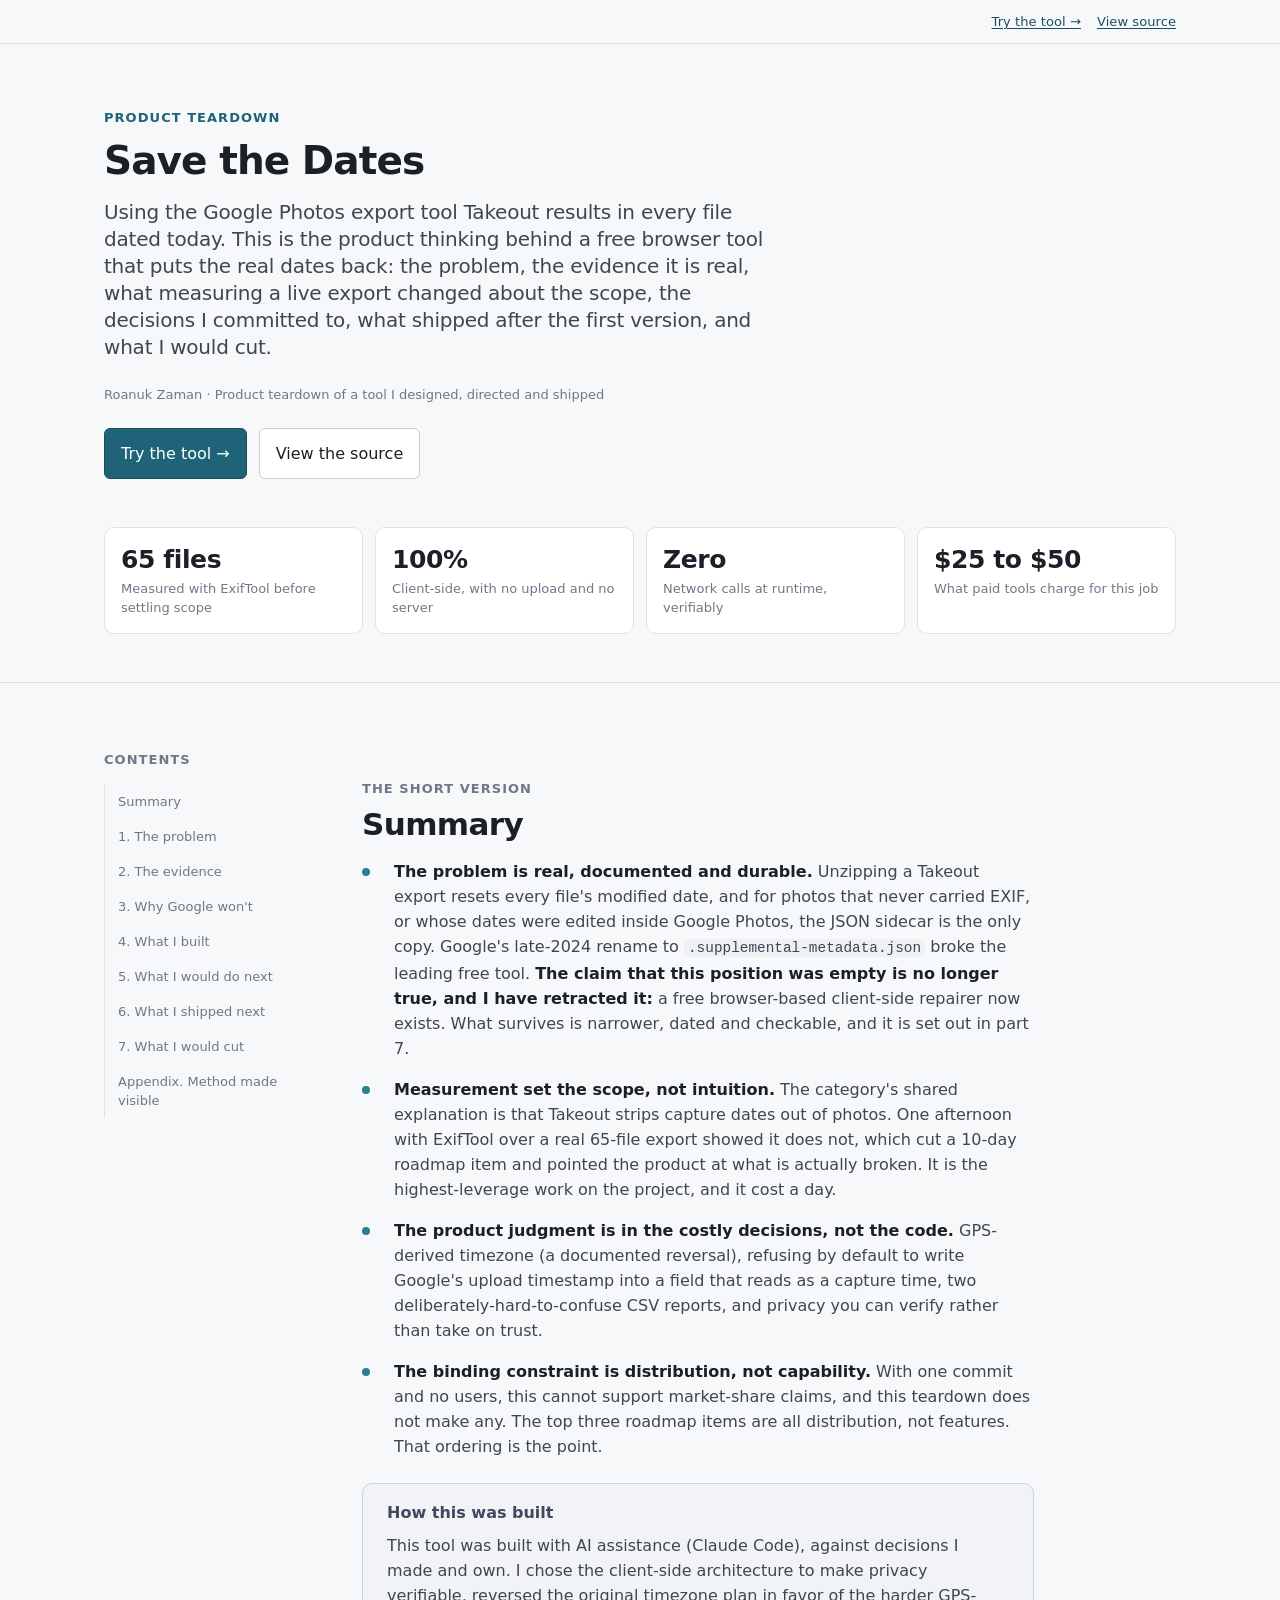
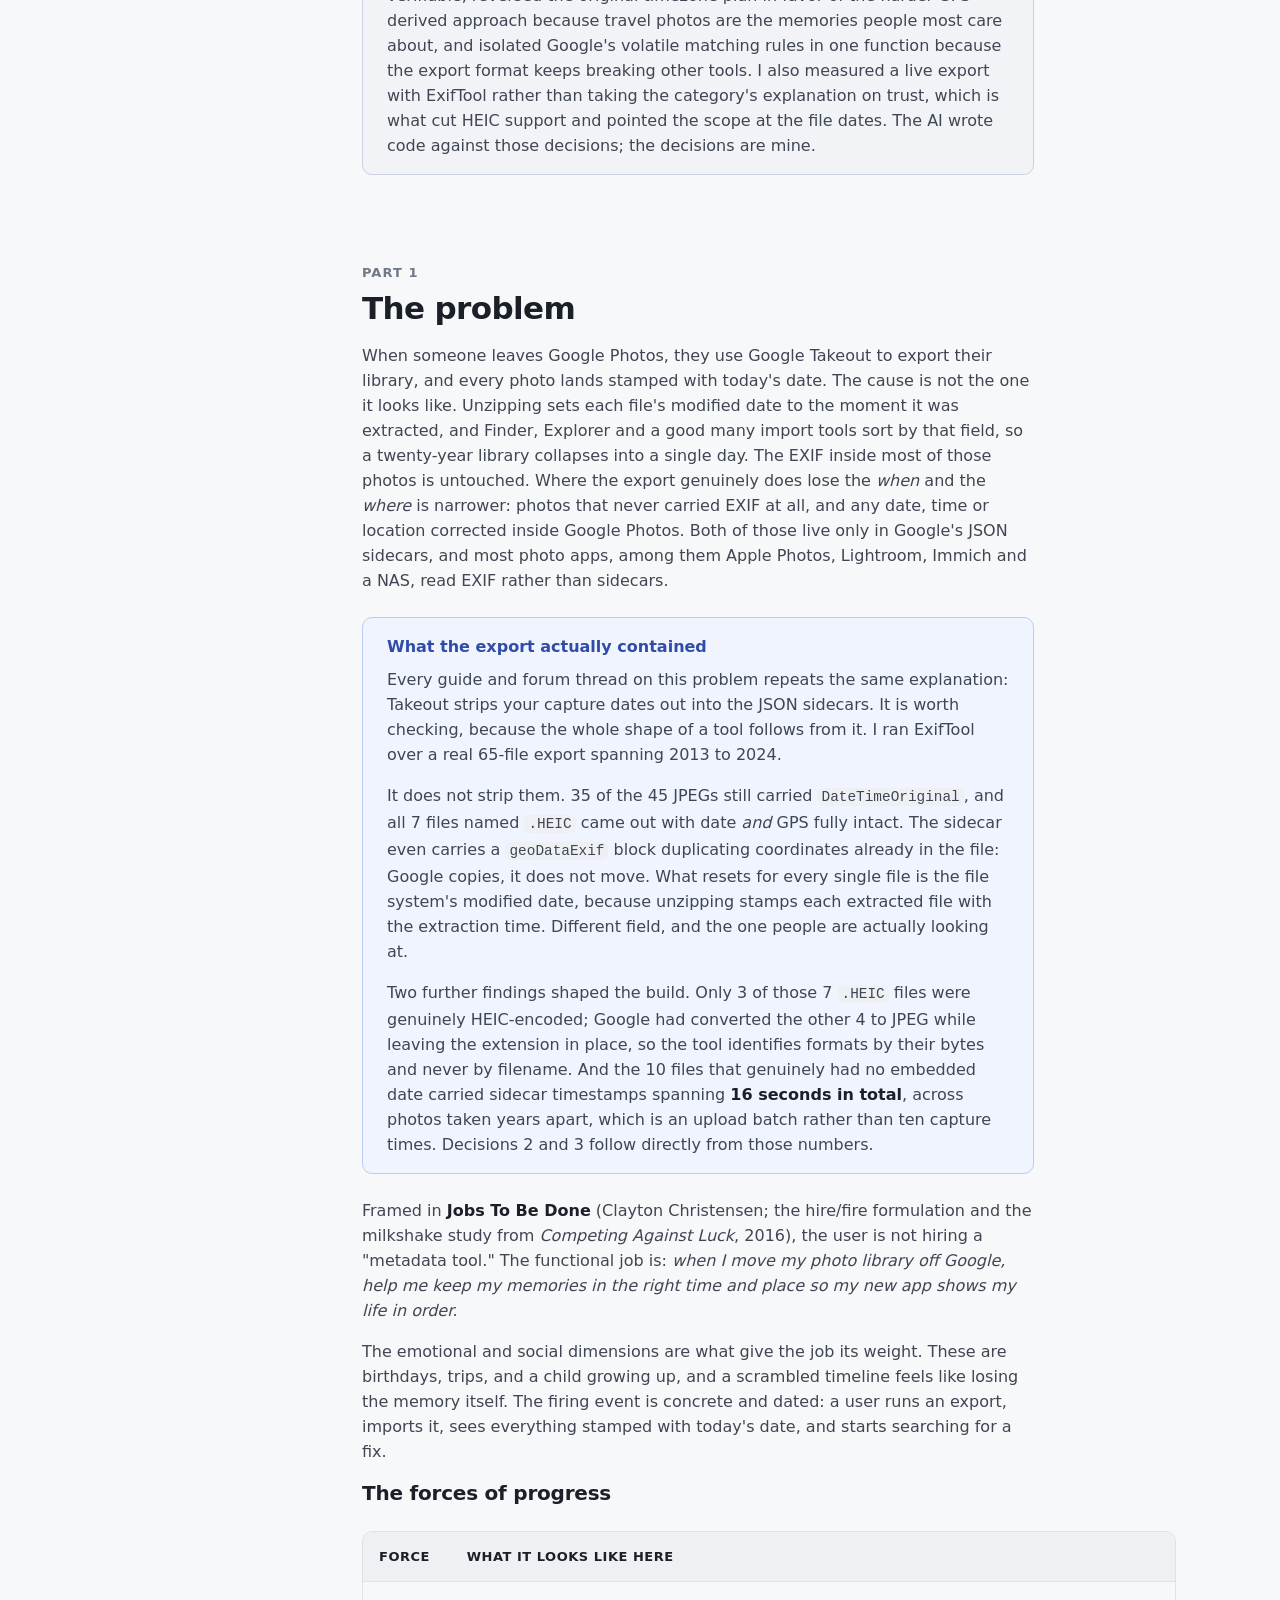
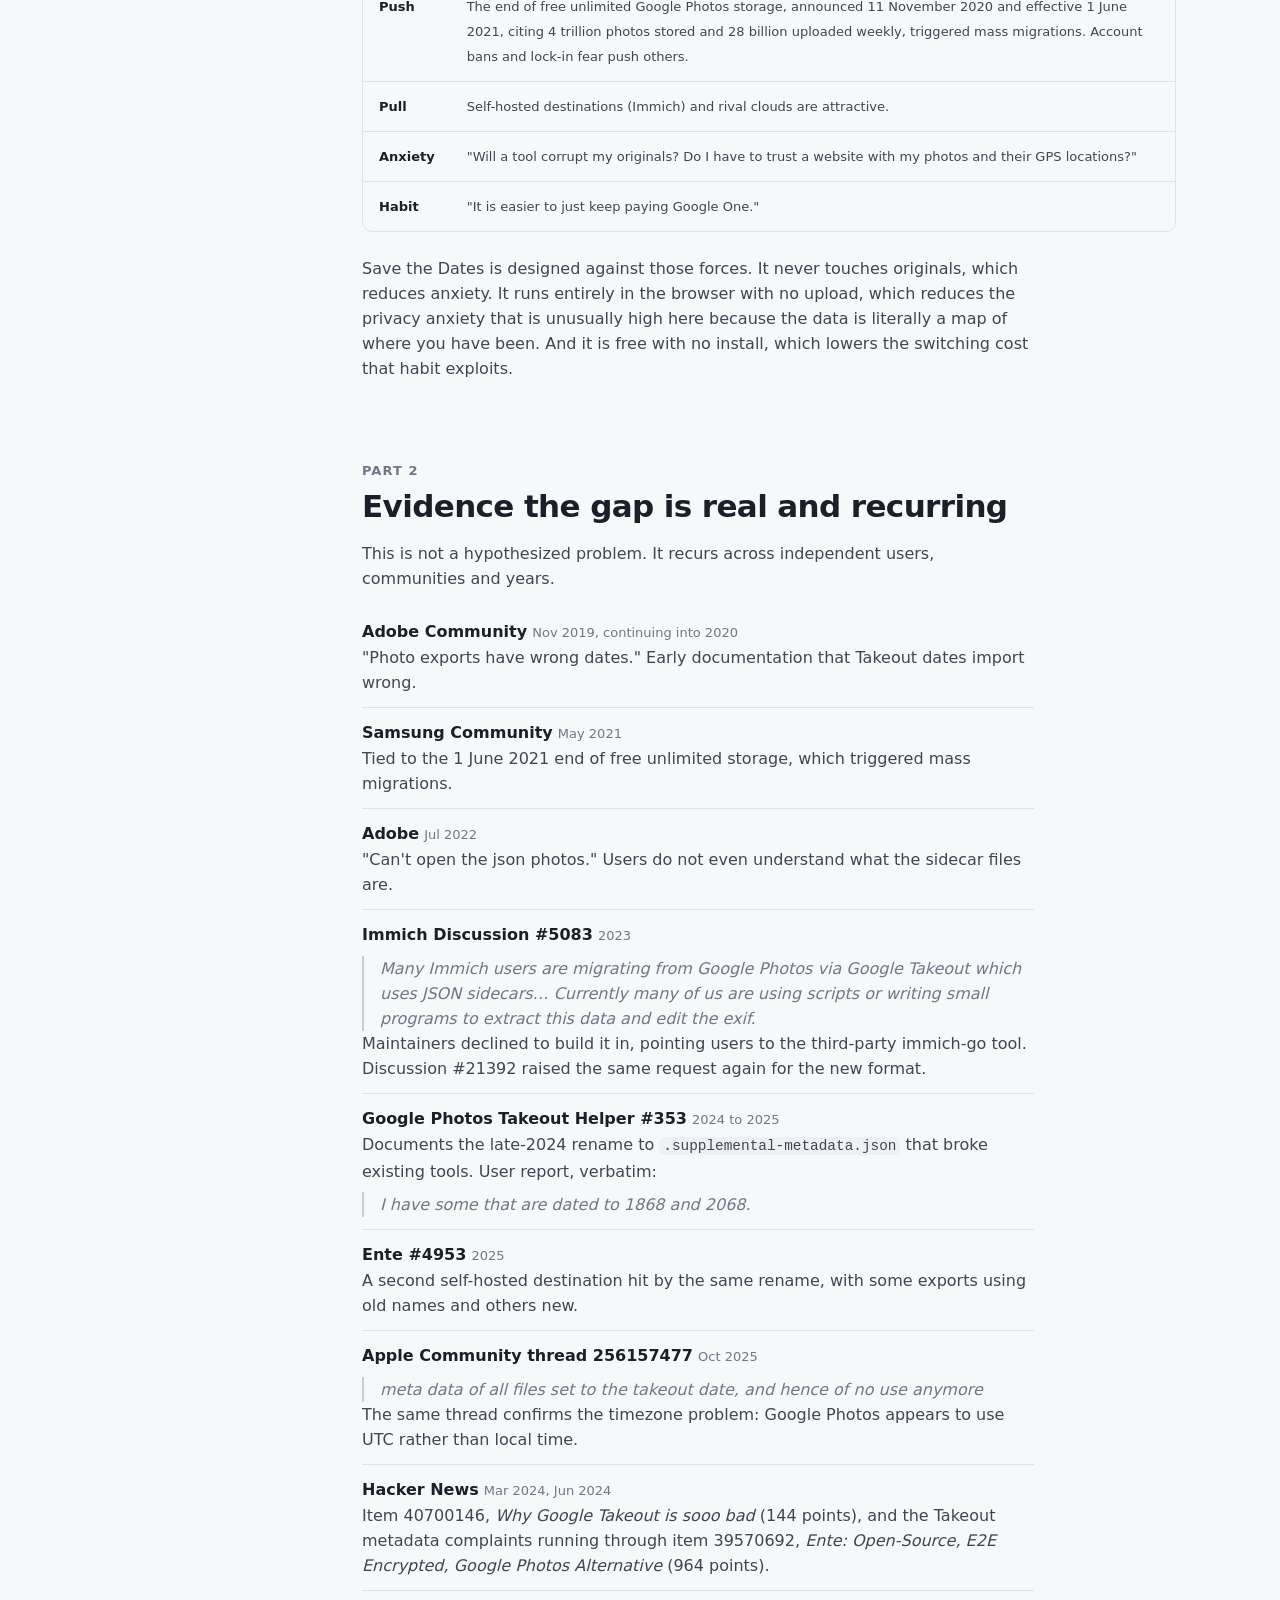
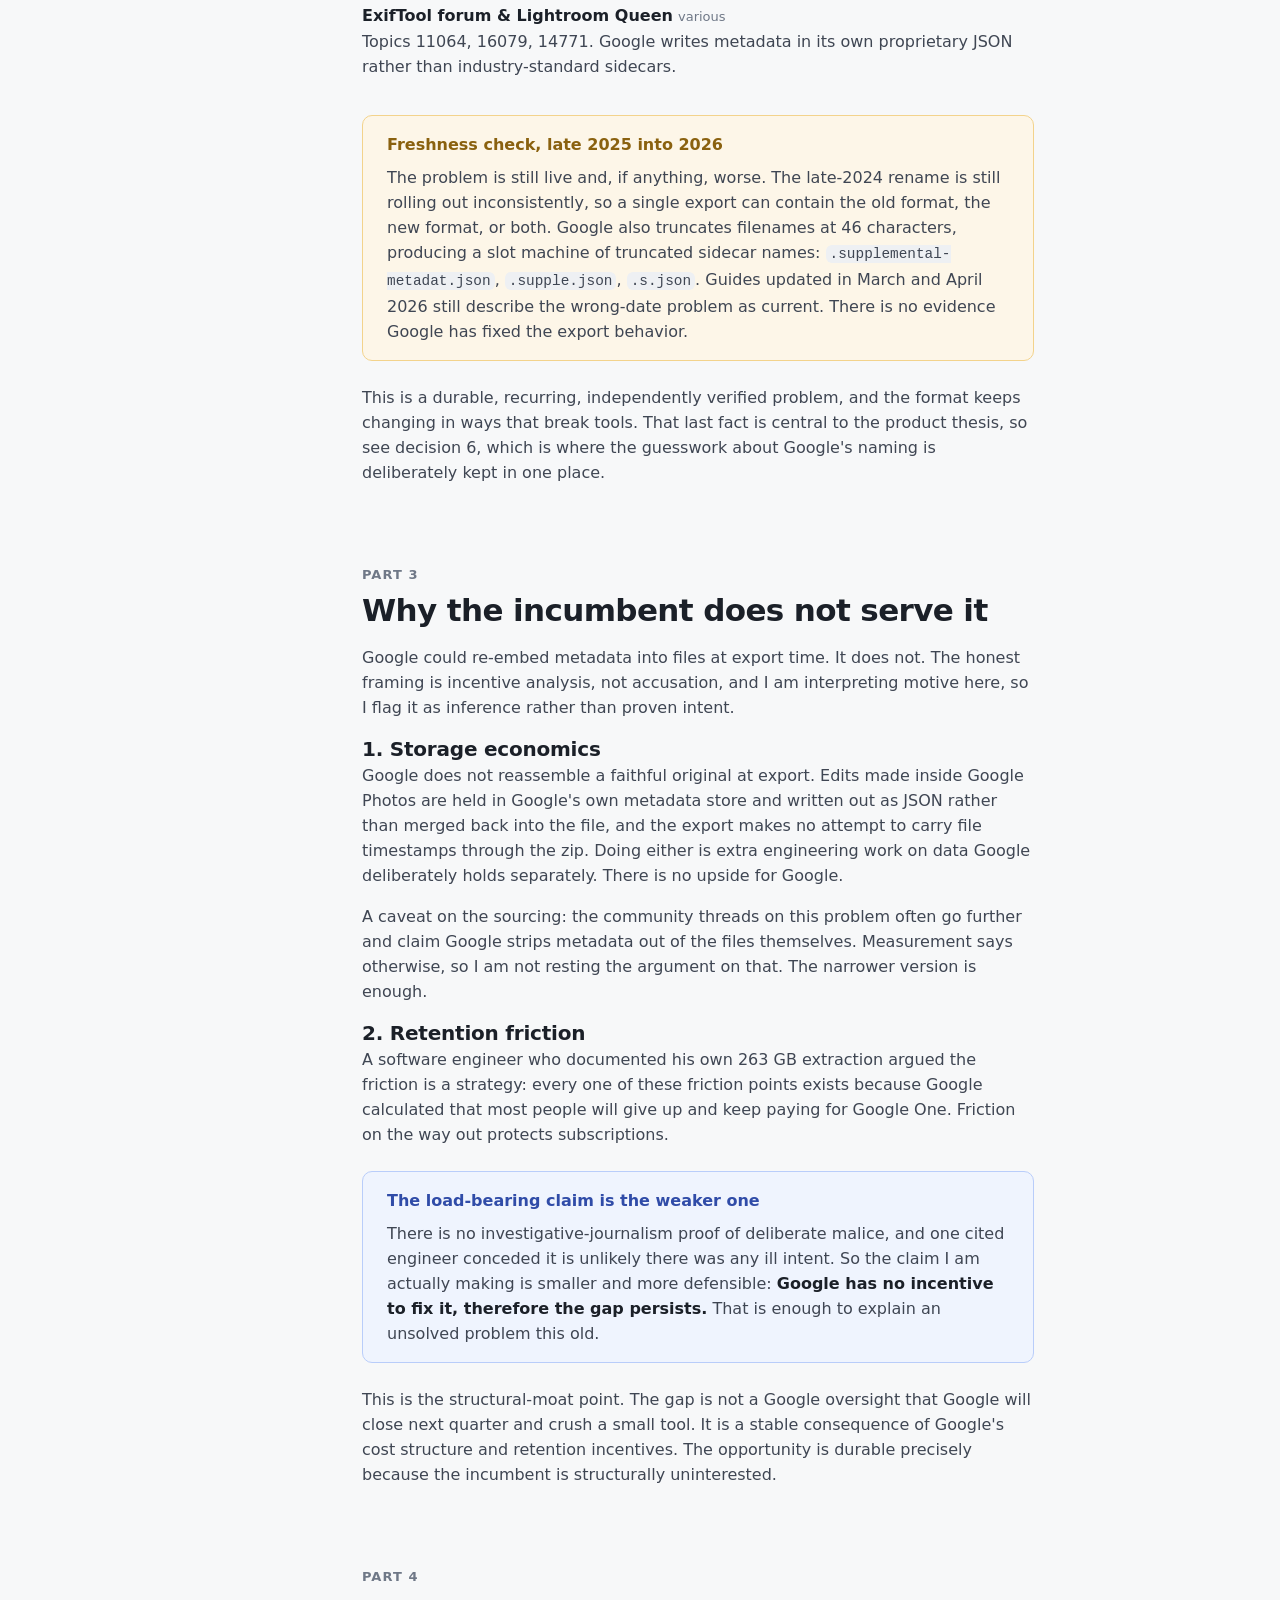
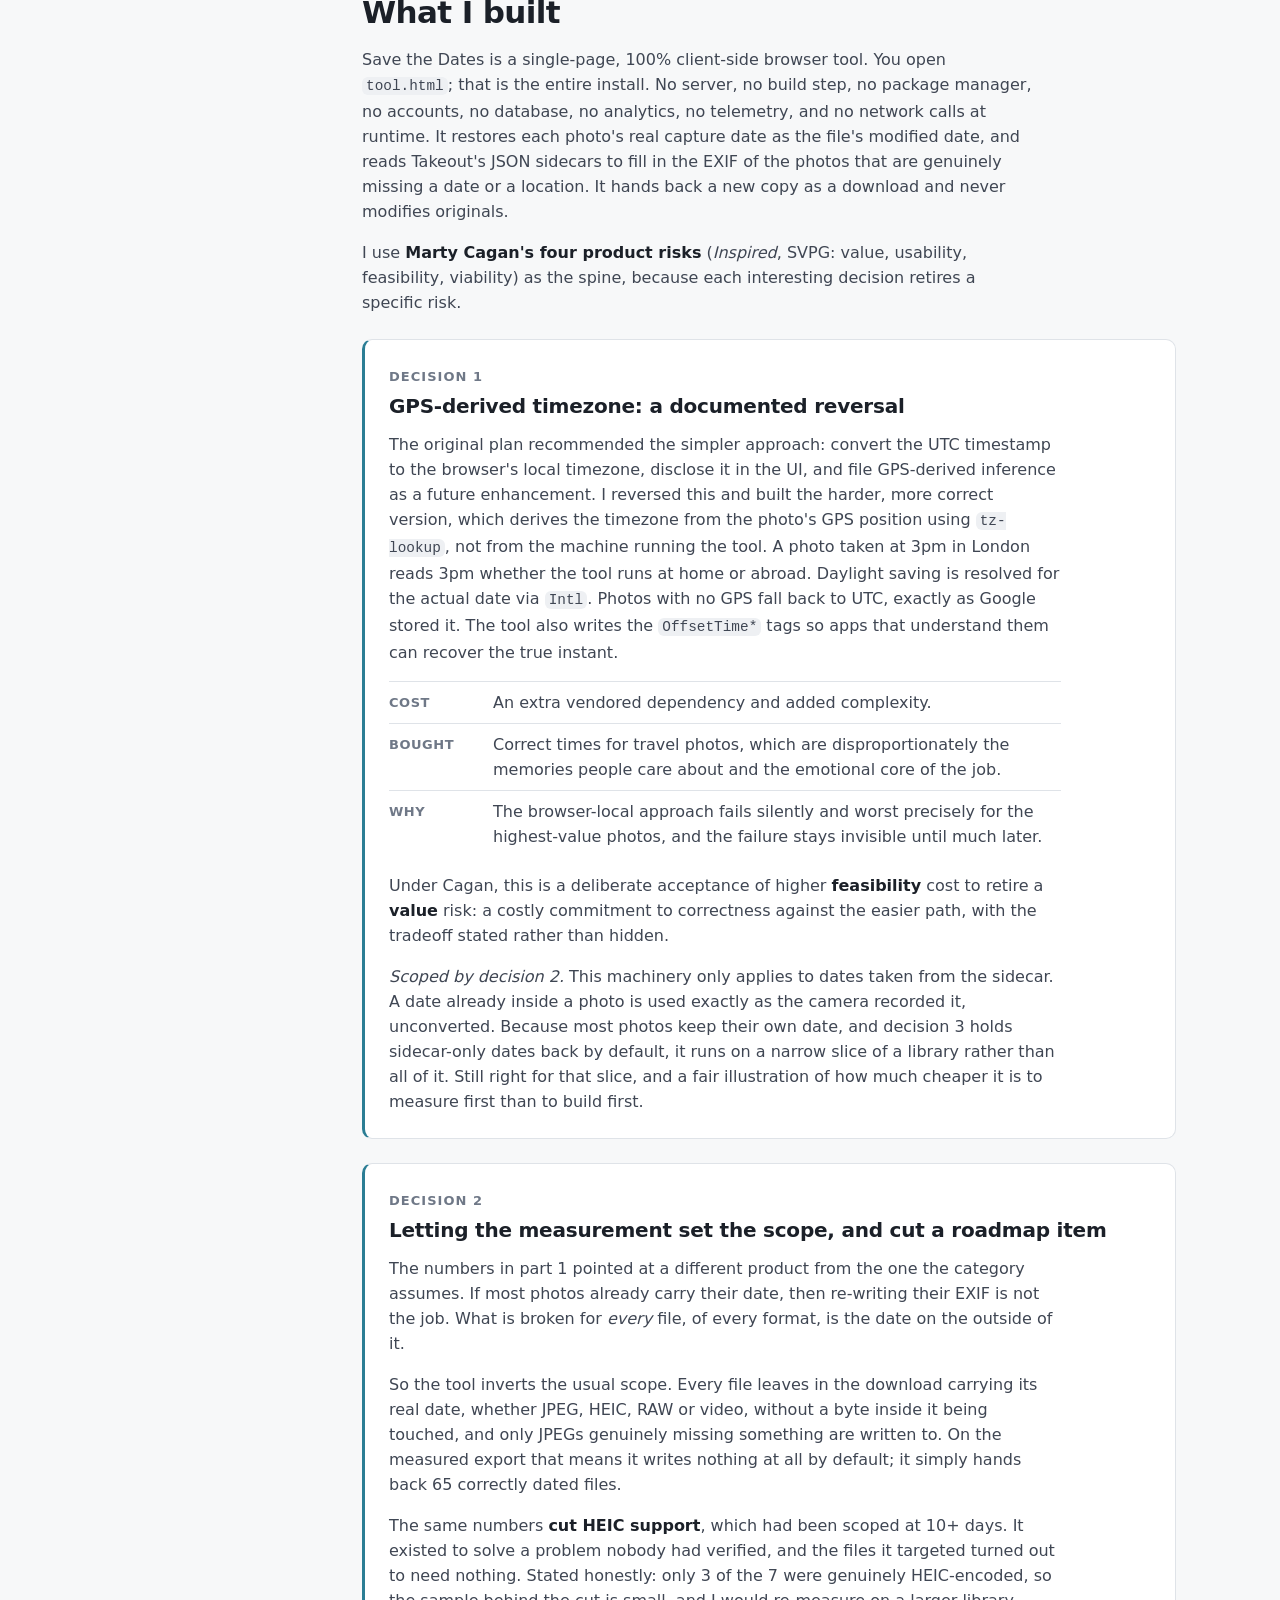
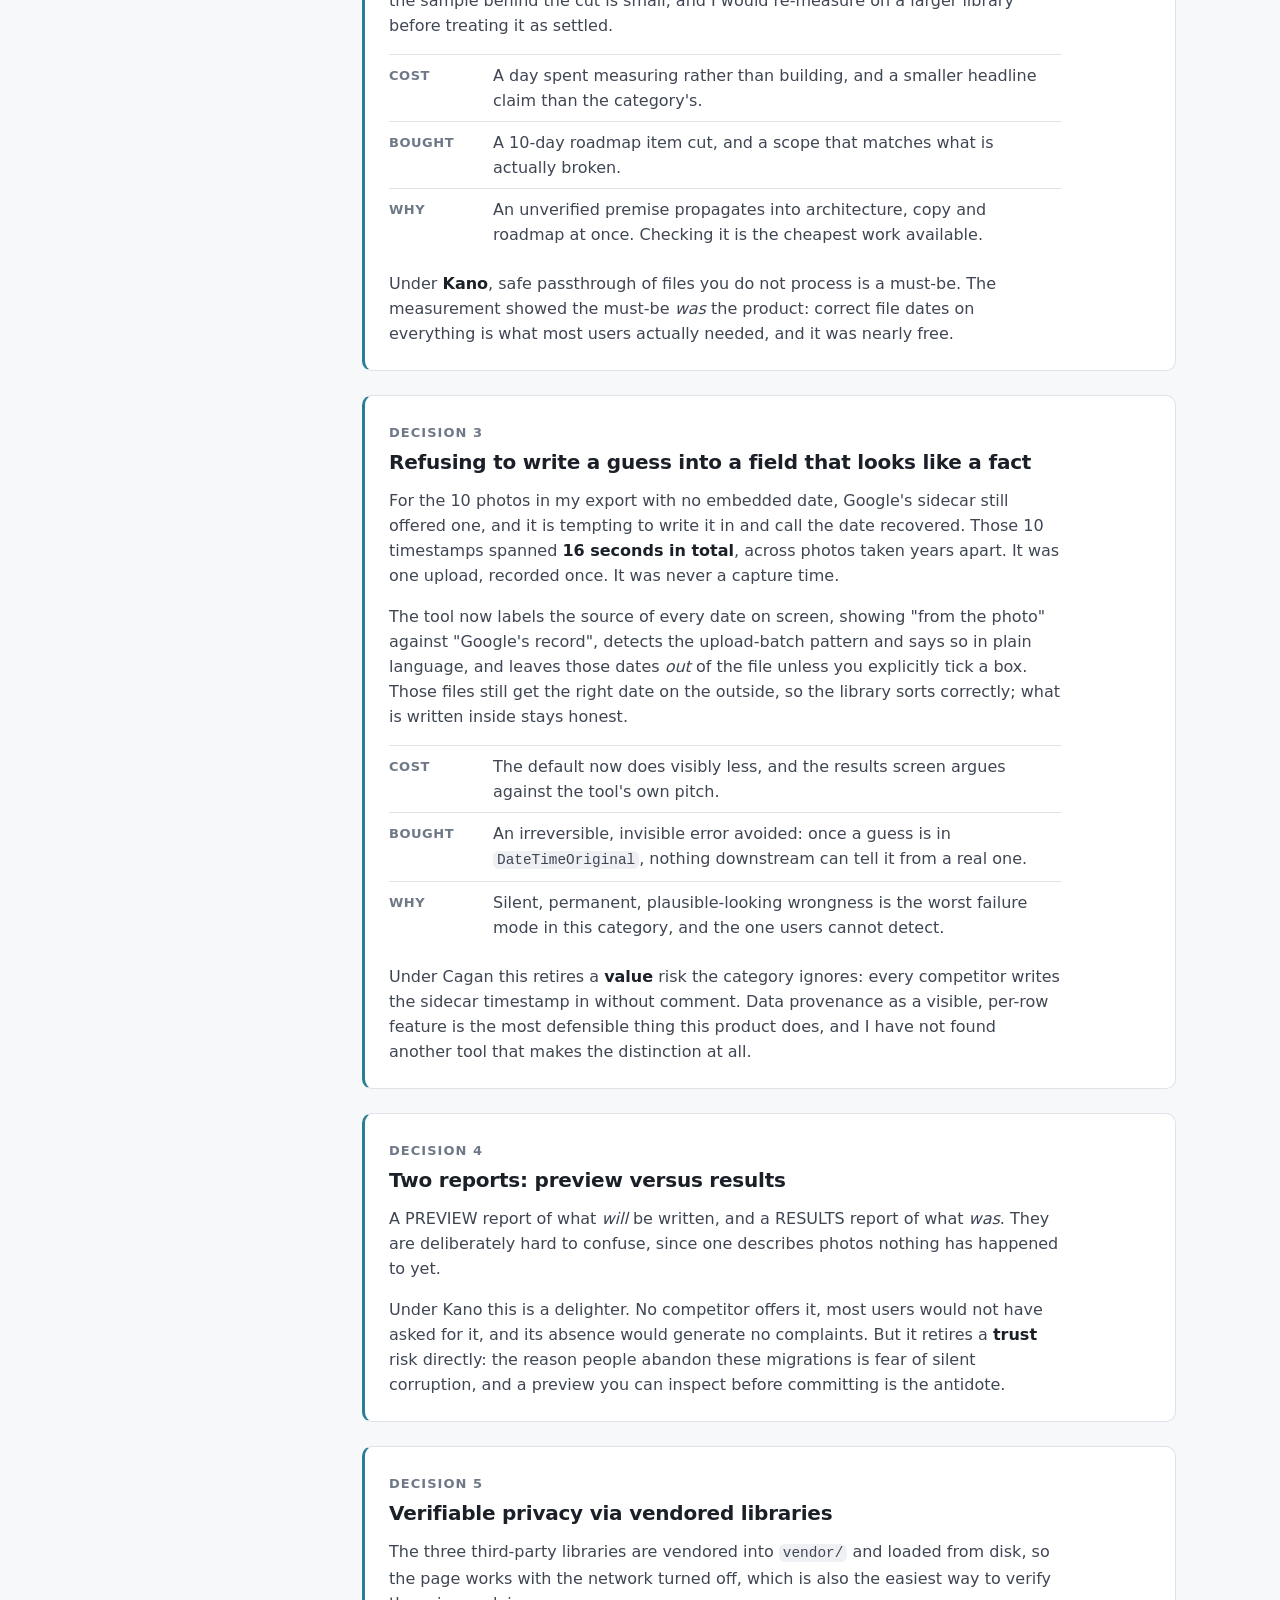
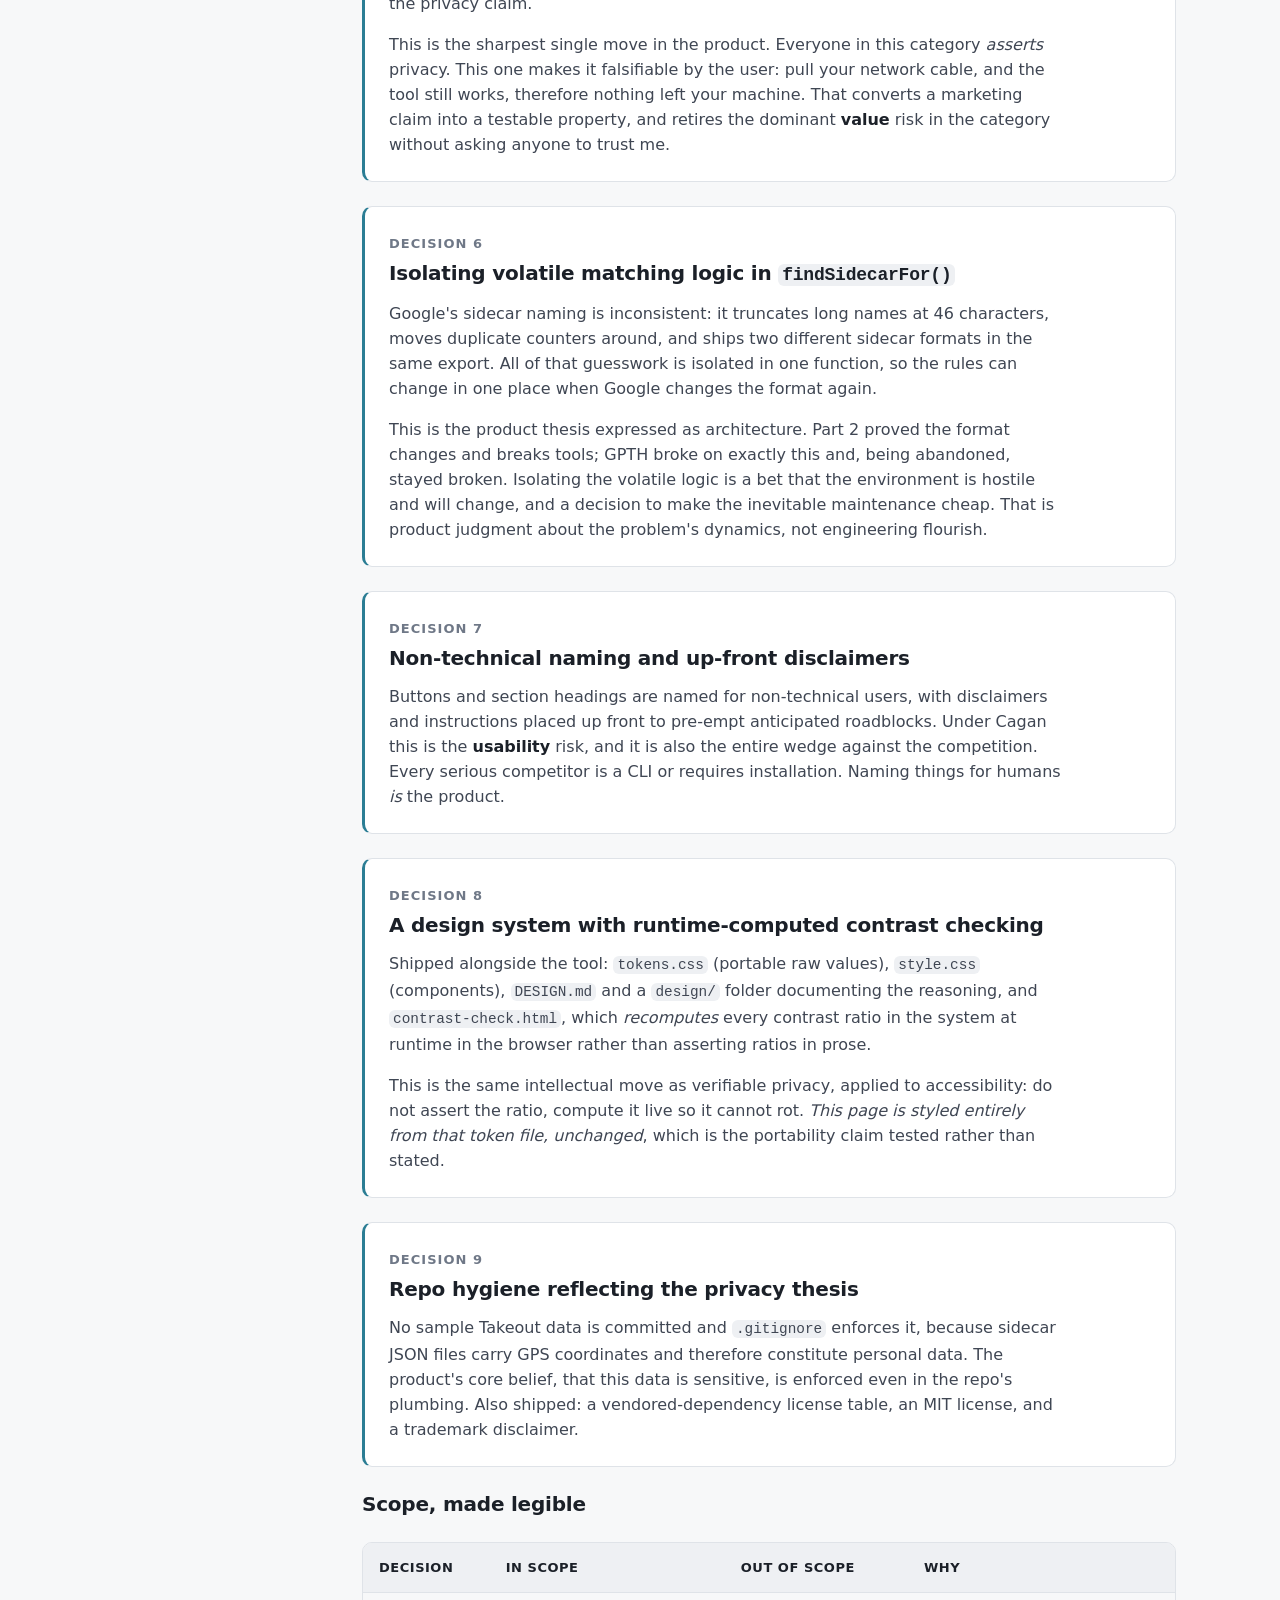
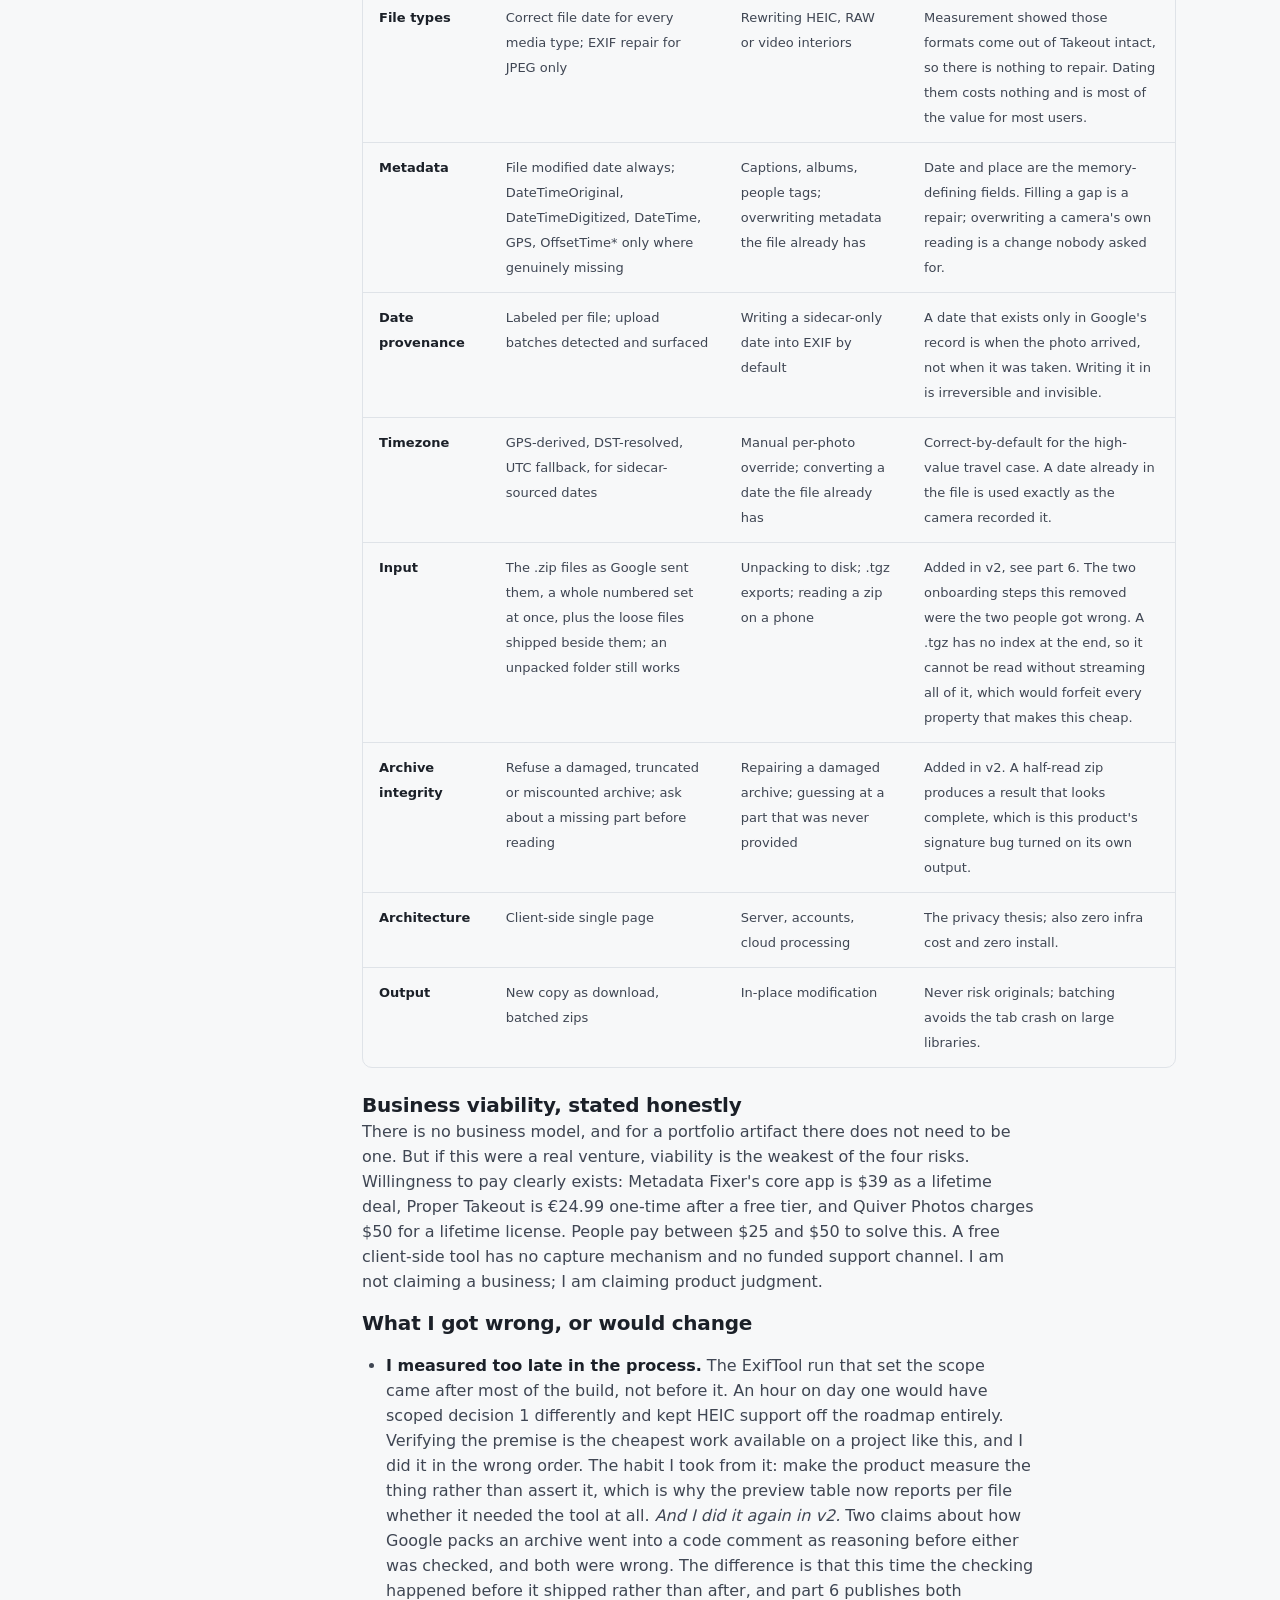
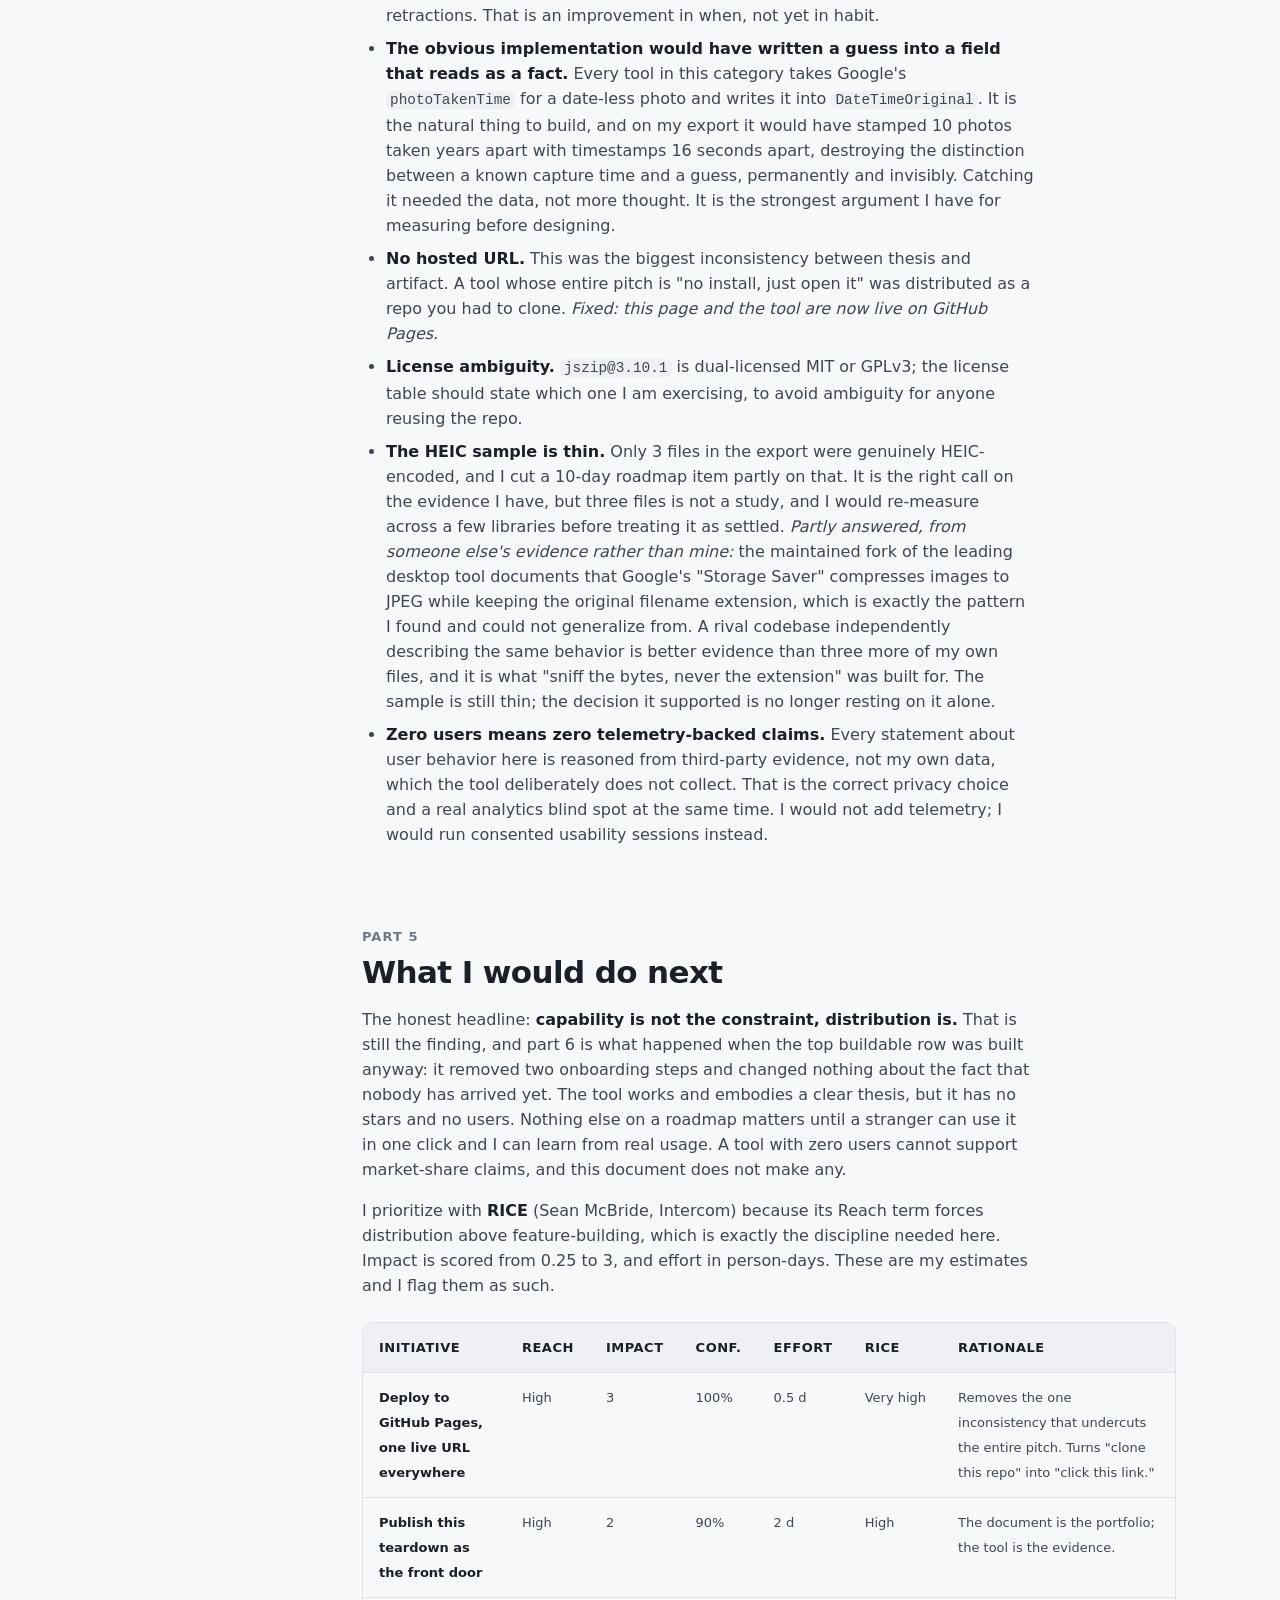
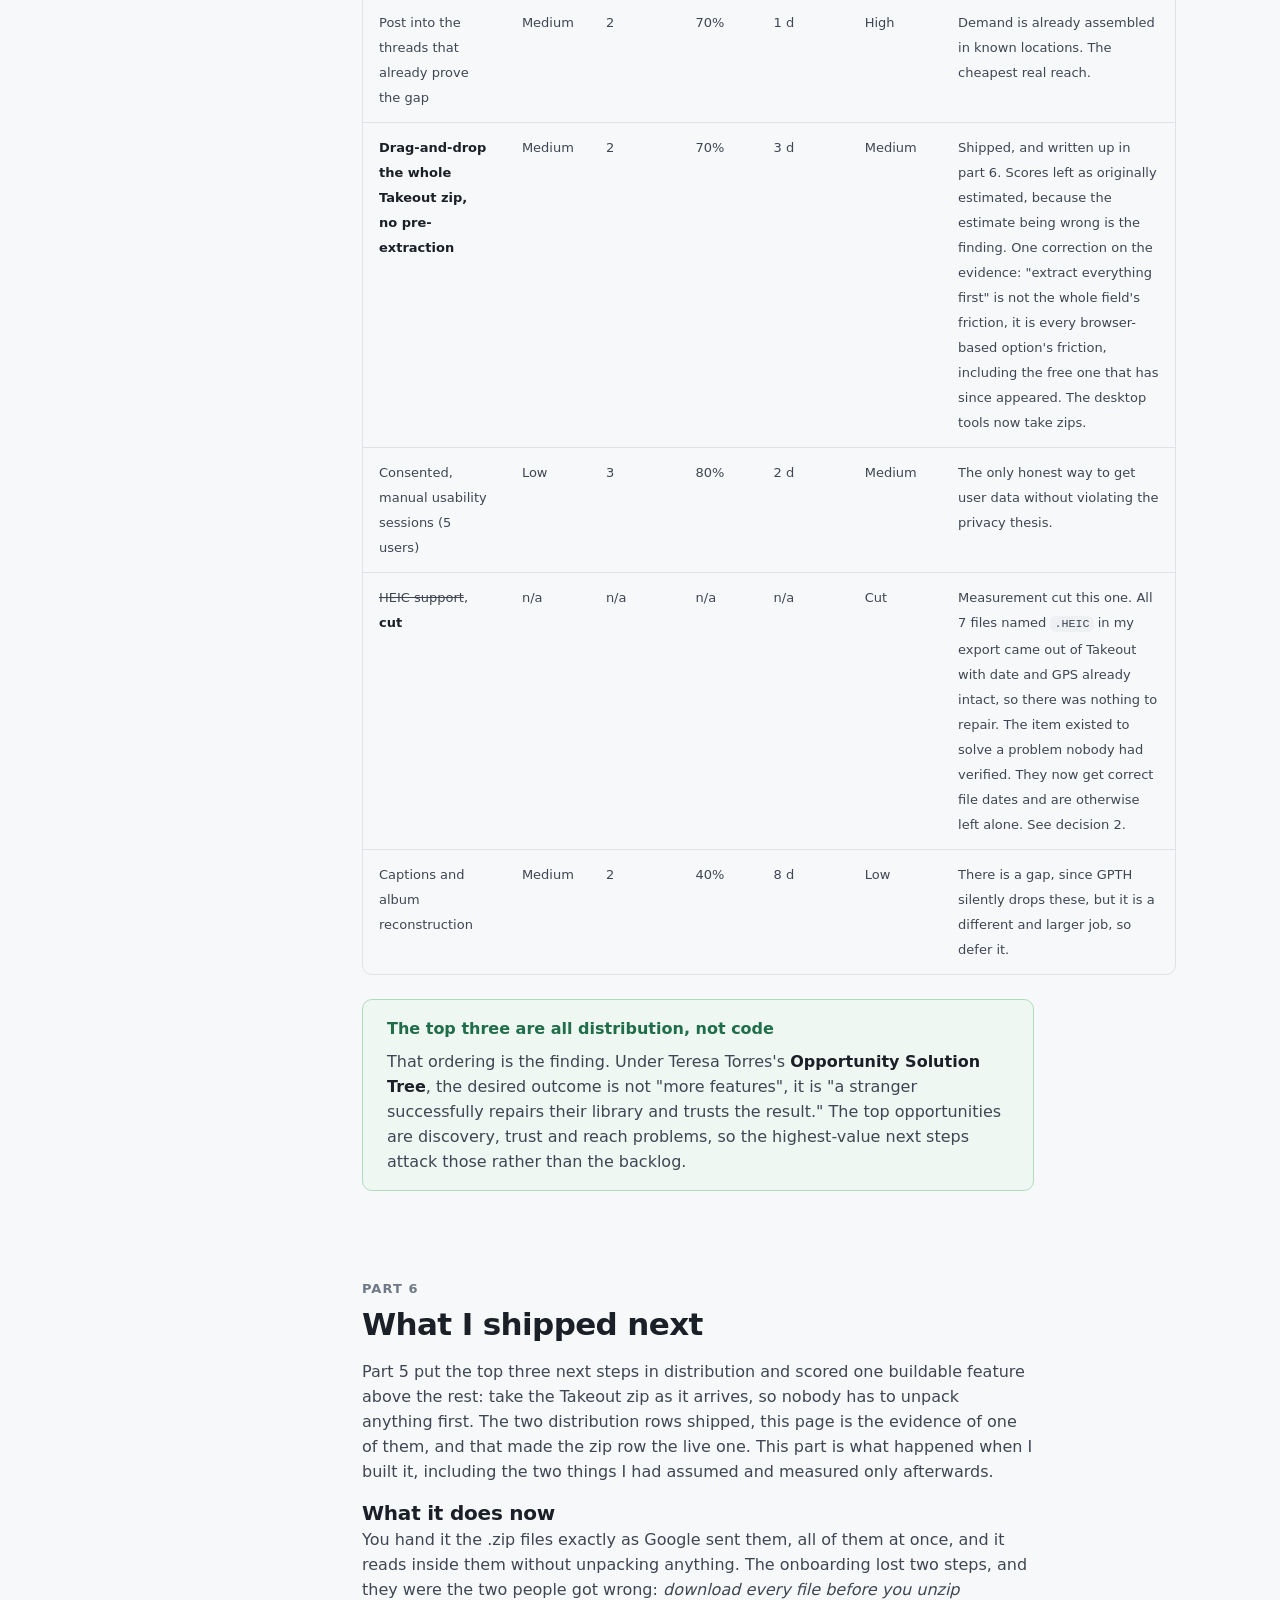
==== commit b461d660: "Use US spelling everywhere, and write the rule into the house style Sweep of prose, headings, code i" ====
--- a/index.html
+++ b/index.html
@@ -27,7 +27,7 @@
      The first is the address bar. Clicking an entry in the contents leaves a
      fragment behind, so the URL becomes .../#tldr, and a fragment survives a
      refresh: the browser re-applies it and drops you back at that section. That
-     is correct behaviour and it is not scroll restoration, which is why setting
+     is correct behavior and it is not scroll restoration, which is why setting
      scrollRestoration alone never fixed it.
 
      The second is scroll restoration proper, which browsers do on reload, and
@@ -445,7 +445,7 @@
 
       <div class="callout callout-notice">
         <h4>How this was built</h4>
-        <p>This tool was built with AI assistance (Claude Code), against decisions I made and own. I chose the client-side architecture to make privacy verifiable, reversed the original timezone plan in favour of the harder GPS-derived approach because travel photos are the memories people most care about, and isolated Google's volatile matching rules in one function because the export format keeps breaking other tools. I also measured a live export with ExifTool rather than taking the category's explanation on trust, which is what cut HEIC support and pointed the scope at the file dates. The AI wrote code against those decisions; the decisions are mine.</p>
+        <p>This tool was built with AI assistance (Claude Code), against decisions I made and own. I chose the client-side architecture to make privacy verifiable, reversed the original timezone plan in favor of the harder GPS-derived approach because travel photos are the memories people most care about, and isolated Google's volatile matching rules in one function because the export format keeps breaking other tools. I also measured a live export with ExifTool rather than taking the category's explanation on trust, which is what cut HEIC support and pointed the scope at the file dates. The AI wrote code against those decisions; the decisions are mine.</p>
       </div>
     </section>
 
@@ -484,7 +484,7 @@
     <section id="evidence">
       <p class="section-kicker">Part 2</p>
       <h2>Evidence the gap is real and recurring</h2>
-      <p>This is not a hypothesised problem. It recurs across independent users, communities and years.</p>
+      <p>This is not a hypothesized problem. It recurs across independent users, communities and years.</p>
 
       <ul class="evidence">
         <li><span class="src">Adobe Community</span> <span class="yr">Nov 2019, continuing into 2020</span><br>"Photo exports have wrong dates." Early documentation that Takeout dates import wrong.</li>
@@ -500,7 +500,7 @@
 
       <div class="callout callout-warning">
         <h4>Freshness check, late 2025 into 2026</h4>
-        <p>The problem is still live and, if anything, worse. The late-2024 rename is still rolling out inconsistently, so a single export can contain the old format, the new format, or both. Google also truncates filenames at 46 characters, producing a slot machine of truncated sidecar names: <code>.supplemental-metadat.json</code>, <code>.supple.json</code>, <code>.s.json</code>. Guides updated in March and April 2026 still describe the wrong-date problem as current. There is no evidence Google has fixed the export behaviour.</p>
+        <p>The problem is still live and, if anything, worse. The late-2024 rename is still rolling out inconsistently, so a single export can contain the old format, the new format, or both. Google also truncates filenames at 46 characters, producing a slot machine of truncated sidecar names: <code>.supplemental-metadat.json</code>, <code>.supple.json</code>, <code>.s.json</code>. Guides updated in March and April 2026 still describe the wrong-date problem as current. There is no evidence Google has fixed the export behavior.</p>
       </div>
 
       <p>This is a durable, recurring, independently verified problem, and the format keeps changing in ways that break tools. That last fact is central to the product thesis, so see decision 6, which is where the guesswork about Google's naming is deliberately kept in one place.</p>
@@ -610,7 +610,7 @@
       <div class="decision">
         <span class="decision-num">Decision 9</span>
         <h3>Repo hygiene reflecting the privacy thesis</h3>
-        <p>No sample Takeout data is committed and <code>.gitignore</code> enforces it, because sidecar JSON files carry GPS coordinates and therefore constitute personal data. The product's core belief, that this data is sensitive, is enforced even in the repo's plumbing. Also shipped: a vendored-dependency licence table, an MIT licence, and a trademark disclaimer.</p>
+        <p>No sample Takeout data is committed and <code>.gitignore</code> enforces it, because sidecar JSON files carry GPS coordinates and therefore constitute personal data. The product's core belief, that this data is sensitive, is enforced even in the repo's plumbing. Also shipped: a vendored-dependency license table, an MIT license, and a trademark disclaimer.</p>
       </div>
 
       <h3>Scope, made legible</h3>
@@ -620,7 +620,7 @@
           <tbody>
             <tr><td><strong>File types</strong></td><td>Correct file date for every media type; EXIF repair for JPEG only</td><td>Rewriting HEIC, RAW or video interiors</td><td>Measurement showed those formats come out of Takeout intact, so there is nothing to repair. Dating them costs nothing and is most of the value for most users.</td></tr>
             <tr><td><strong>Metadata</strong></td><td>File modified date always; DateTimeOriginal, DateTimeDigitized, DateTime, GPS, OffsetTime* only where genuinely missing</td><td>Captions, albums, people tags; overwriting metadata the file already has</td><td>Date and place are the memory-defining fields. Filling a gap is a repair; overwriting a camera's own reading is a change nobody asked for.</td></tr>
-            <tr><td><strong>Date provenance</strong></td><td>Labelled per file; upload batches detected and surfaced</td><td>Writing a sidecar-only date into EXIF by default</td><td>A date that exists only in Google's record is when the photo arrived, not when it was taken. Writing it in is irreversible and invisible.</td></tr>
+            <tr><td><strong>Date provenance</strong></td><td>Labeled per file; upload batches detected and surfaced</td><td>Writing a sidecar-only date into EXIF by default</td><td>A date that exists only in Google's record is when the photo arrived, not when it was taken. Writing it in is irreversible and invisible.</td></tr>
             <tr><td><strong>Timezone</strong></td><td>GPS-derived, DST-resolved, UTC fallback, for sidecar-sourced dates</td><td>Manual per-photo override; converting a date the file already has</td><td>Correct-by-default for the high-value travel case. A date already in the file is used exactly as the camera recorded it.</td></tr>
             <tr><td><strong>Input</strong></td><td>The .zip files as Google sent them, a whole numbered set at once, plus the loose files shipped beside them; an unpacked folder still works</td><td>Unpacking to disk; .tgz exports; reading a zip on a phone</td><td>Added in v2, see part 6. The two onboarding steps this removed were the two people got wrong. A .tgz has no index at the end, so it cannot be read without streaming all of it, which would forfeit every property that makes this cheap.</td></tr>
             <tr><td><strong>Archive integrity</strong></td><td>Refuse a damaged, truncated or miscounted archive; ask about a missing part before reading</td><td>Repairing a damaged archive; guessing at a part that was never provided</td><td>Added in v2. A half-read zip produces a result that looks complete, which is this product's signature bug turned on its own output.</td></tr>
@@ -631,16 +631,16 @@
       </div>
 
       <h3>Business viability, stated honestly</h3>
-      <p>There is no business model, and for a portfolio artifact there does not need to be one. But if this were a real venture, viability is the weakest of the four risks. Willingness to pay clearly exists: Metadata Fixer's core app is $39 as a lifetime deal, Proper Takeout is €24.99 one-time after a free tier, and Quiver Photos charges $50 for a lifetime licence. People pay between $25 and $50 to solve this. A free client-side tool has no capture mechanism and no funded support channel. I am not claiming a business; I am claiming product judgment.</p>
+      <p>There is no business model, and for a portfolio artifact there does not need to be one. But if this were a real venture, viability is the weakest of the four risks. Willingness to pay clearly exists: Metadata Fixer's core app is $39 as a lifetime deal, Proper Takeout is €24.99 one-time after a free tier, and Quiver Photos charges $50 for a lifetime license. People pay between $25 and $50 to solve this. A free client-side tool has no capture mechanism and no funded support channel. I am not claiming a business; I am claiming product judgment.</p>
 
       <h3>What I got wrong, or would change</h3>
       <ul>
         <li><strong>I measured too late in the process.</strong> The ExifTool run that set the scope came after most of the build, not before it. An hour on day one would have scoped decision 1 differently and kept HEIC support off the roadmap entirely. Verifying the premise is the cheapest work available on a project like this, and I did it in the wrong order. The habit I took from it: make the product measure the thing rather than assert it, which is why the preview table now reports per file whether it needed the tool at all. <em>And I did it again in v2.</em> Two claims about how Google packs an archive went into a code comment as reasoning before either was checked, and both were wrong. The difference is that this time the checking happened before it shipped rather than after, and part 6 publishes both retractions. That is an improvement in when, not yet in habit.</li>
         <li><strong>The obvious implementation would have written a guess into a field that reads as a fact.</strong> Every tool in this category takes Google's <code>photoTakenTime</code> for a date-less photo and writes it into <code>DateTimeOriginal</code>. It is the natural thing to build, and on my export it would have stamped 10 photos taken years apart with timestamps 16 seconds apart, destroying the distinction between a known capture time and a guess, permanently and invisibly. Catching it needed the data, not more thought. It is the strongest argument I have for measuring before designing.</li>
         <li><strong>No hosted URL.</strong> This was the biggest inconsistency between thesis and artifact. A tool whose entire pitch is "no install, just open it" was distributed as a repo you had to clone. <em>Fixed: this page and the tool are now live on GitHub Pages.</em></li>
-        <li><strong>Licence ambiguity.</strong> <code>jszip@3.10.1</code> is dual-licensed MIT or GPLv3; the licence table should state which one I am exercising, to avoid ambiguity for anyone reusing the repo.</li>
-        <li><strong>The HEIC sample is thin.</strong> Only 3 files in the export were genuinely HEIC-encoded, and I cut a 10-day roadmap item partly on that. It is the right call on the evidence I have, but three files is not a study, and I would re-measure across a few libraries before treating it as settled. <em>Partly answered, from someone else's evidence rather than mine:</em> the maintained fork of the leading desktop tool documents that Google's "Storage Saver" compresses images to JPEG while keeping the original filename extension, which is exactly the pattern I found and could not generalise from. A rival codebase independently describing the same behaviour is better evidence than three more of my own files, and it is what "sniff the bytes, never the extension" was built for. The sample is still thin; the decision it supported is no longer resting on it alone.</li>
-        <li><strong>Zero users means zero telemetry-backed claims.</strong> Every statement about user behaviour here is reasoned from third-party evidence, not my own data, which the tool deliberately does not collect. That is the correct privacy choice and a real analytics blind spot at the same time. I would not add telemetry; I would run consented usability sessions instead.</li>
+        <li><strong>License ambiguity.</strong> <code>jszip@3.10.1</code> is dual-licensed MIT or GPLv3; the license table should state which one I am exercising, to avoid ambiguity for anyone reusing the repo.</li>
+        <li><strong>The HEIC sample is thin.</strong> Only 3 files in the export were genuinely HEIC-encoded, and I cut a 10-day roadmap item partly on that. It is the right call on the evidence I have, but three files is not a study, and I would re-measure across a few libraries before treating it as settled. <em>Partly answered, from someone else's evidence rather than mine:</em> the maintained fork of the leading desktop tool documents that Google's "Storage Saver" compresses images to JPEG while keeping the original filename extension, which is exactly the pattern I found and could not generalize from. A rival codebase independently describing the same behavior is better evidence than three more of my own files, and it is what "sniff the bytes, never the extension" was built for. The sample is still thin; the decision it supported is no longer resting on it alone.</li>
+        <li><strong>Zero users means zero telemetry-backed claims.</strong> Every statement about user behavior here is reasoned from third-party evidence, not my own data, which the tool deliberately does not collect. That is the correct privacy choice and a real analytics blind spot at the same time. I would not add telemetry; I would run consented usability sessions instead.</li>
       </ul>
     </section>
 
@@ -649,7 +649,7 @@
       <h2>What I would do next</h2>
       <p>The honest headline: <strong>capability is not the constraint, distribution is.</strong> That is still the finding, and part 6 is what happened when the top buildable row was built anyway: it removed two onboarding steps and changed nothing about the fact that nobody has arrived yet. The tool works and embodies a clear thesis, but it has no stars and no users. Nothing else on a roadmap matters until a stranger can use it in one click and I can learn from real usage. A tool with zero users cannot support market-share claims, and this document does not make any.</p>
 
-      <p>I prioritise with <strong>RICE</strong> (Sean McBride, Intercom) because its Reach term forces distribution above feature-building, which is exactly the discipline needed here. Impact is scored from 0.25 to 3, and effort in person-days. These are my estimates and I flag them as such.</p>
+      <p>I prioritize with <strong>RICE</strong> (Sean McBride, Intercom) because its Reach term forces distribution above feature-building, which is exactly the discipline needed here. Impact is scored from 0.25 to 3, and effort in person-days. These are my estimates and I flag them as such.</p>
 
       <div class="table-scroll">
         <table>
@@ -745,7 +745,7 @@
 
       <div class="callout callout-success">
         <h4>How this can be checked without trusting me</h4>
-        <p>Every number in this part came from running something, and the runnable parts are in the repository. <code>test-fixtures/zip-tests.html</code> opens in a browser with no install and runs 107 checks against archives it builds while you watch, including a deliberately damaged one, an archive that lies about how many files it holds, and an export split across parts. That is the same "prove it yourself" property as the network-off privacy check and the live contrast recomputation, applied to the one claim a reader has most reason to doubt: that a file read out of a zip is the same file.</p>
+        <p>Every number in this part came from running something, and the runnable parts are in the repository. <code>test-fixtures/zip-tests.html</code> opens in a browser with no install and runs 109 checks against archives it builds while you watch, including a deliberately damaged one, an archive that lies about how many files it holds, and an export split across parts. That is the same "prove it yourself" property as the network-off privacy check and the live contrast recomputation, applied to the one claim a reader has most reason to doubt: that a file read out of a zip is the same file.</p>
       </div>
     </section>
 
@@ -775,7 +775,7 @@
           <ul>
             <li>Trust: verifiable privacy, preview-before-write, never touch originals, all far above a category whose norm is "run this script and hope."</li>
             <li>Correctness: GPS-derived timezone with DST and <code>OffsetTime*</code> tags, above even most paid tools' defaults.</li>
-            <li>Honesty about the data: every date labelled with where it came from, upload batches called out, and a guess never written into a field that reads as a fact.</li>
+            <li>Honesty about the data: every date labeled with where it came from, upload batches called out, and a guess never written into a field that reads as a fact.</li>
             <li>Plain-language design: name everything for humans.</li>
           </ul>
         </div>
@@ -792,15 +792,15 @@
       <h3>Things I would cut if proposed</h3>
       <ul>
         <li><strong>A cloud or upload version "for convenience."</strong> It would destroy the only real moat to save a step the client-side design already removes. Cut on sight.</li>
-        <li><strong>Accounts, saved history, a dashboard.</strong> Retention theatre for a tool people use once or twice. It adds a database, a privacy liability and infra cost for no user value.</li>
-        <li><strong>A paid tier, now.</strong> There is willingness to pay in the category, but monetising a trust-first free tool with zero users would poison distribution before it starts.</li>
-        <li><strong>Telemetry "to understand users."</strong> It contradicts the thesis and would be the first thing a sceptical user checks for. Use consented manual sessions instead.</li>
+        <li><strong>Accounts, saved history, a dashboard.</strong> Retention theater for a tool people use once or twice. It adds a database, a privacy liability and infra cost for no user value.</li>
+        <li><strong>A paid tier, now.</strong> There is willingness to pay in the category, but monetizing a trust-first free tool with zero users would poison distribution before it starts.</li>
+        <li><strong>Telemetry "to understand users."</strong> It contradicts the thesis and would be the first thing a skeptical user checks for. Use consented manual sessions instead.</li>
       </ul>
 
       <div class="callout callout-warning">
         <h4>The honesty check fired, and the claim it was guarding lost</h4>
         <p>The first version of this section ended with a warning to itself: state the position as "the only free zero-install browser-based option," not "the only free option," because overclaiming is exactly what an interviewer fact-checks. Re-checking it on <strong>18 August 2026</strong> found that even the narrowed claim had gone. <a href="https://takeout.legault.me/" target="_blank" rel="noopener noreferrer">Takeout Fixer</a> is free, runs entirely in the browser, uploads nothing, and repairs Google Photos metadata with ExifTool compiled to WebAssembly. It is the box this product claimed was empty.</p>
-        <p>The retraction is above, in the summary and in the Create cell. What did not survive: exclusivity. What did, checked in the rival's own shipped page and code rather than taken from its marketing, and stated as behaviour rather than as a boast:</p>
+        <p>The retraction is above, in the summary and in the Create cell. What did not survive: exclusivity. What did, checked in the rival's own shipped page and code rather than taken from its marketing, and stated as behavior rather than as a boast:</p>
         <ul>
           <li><strong>It cannot put the date on the file.</strong> Its own copy says a browser cannot set file creation dates on disk, and argues that importers read the embedded dates instead. That field is the entire symptom this product exists to repair: the thing people actually see is Finder showing today.</li>
           <li><strong>It works in Chromium only.</strong> It says so itself, because it edits photos in place and needs the File System Access API. Save the Dates runs anywhere, because it hands back a copy instead of writing into a folder.</li>
@@ -839,7 +839,7 @@
       <h3>Frameworks deliberately left out</h3>
       <ul>
         <li><strong>North Star, HEART and AARRR.</strong> No users and no telemetry, so any metric would be invented and would undercut the document's honesty.</li>
-        <li><strong>MoSCoW.</strong> RICE and ERRC already do the prioritisation and scope work more precisely.</li>
+        <li><strong>MoSCoW.</strong> RICE and ERRC already do the prioritization and scope work more precisely.</li>
         <li><strong>Working Backwards and the PR-FAQ.</strong> This is a retrospective, not a launch proposal; a fabricated press release would add nothing.</li>
         <li><strong>Wardley mapping.</strong> The structural-incentive analysis already carries the moat argument without over-engineering it.</li>
       </ul>
--- a/tokens.css
+++ b/tokens.css
@@ -1,6 +1,6 @@
 /* ===========================================================================
    TOKENS - the design system's raw values.
-   Direction A: cool grey neutrals, anodised teal primary, 6px radius,
+   Direction A: cool gray neutrals, anodized teal primary, 6px radius,
    1.25 type ratio, system fonts only.
 
    Nothing in here is specific to Takeout Fixer. This file is the portable
@@ -18,7 +18,7 @@
      values: nothing in the app should use them directly. Use the role
      tokens further down, so dark mode keeps working. */
 
-  /* Neutral - hue 218, cool. Never passes through pure grey. */
+  /* Neutral - hue 218, cool. Never passes through pure gray. */
   --neutral-50:  #f7f8f9;
   --neutral-100: #eef0f3;
   --neutral-200: #dfe3e8;
@@ -34,7 +34,7 @@
   /* White sits outside the neutral ramp and is its own token. */
   --white: #ffffff;
 
-  /* Primary - anodised teal, hue 197. Teal not blue, so blue stays free
+  /* Primary - anodized teal, hue 197. Teal not blue, so blue stays free
      for info and notice. */
   --primary-50:  #eef6f8;
   --primary-100: #d7ebf0;
@@ -121,7 +121,7 @@
   /* Accent - champagne brass, hue 84, five steps only.
      MEASUREMENT ONLY. The proportional bars in the summary tiles, and the
      signature moment. Never status, never interaction - at 84 degrees it
-     sits inside warning's neighbourhood and would be read as a caution. */
+     sits inside warning's neighborhood and would be read as a caution. */
   --accent-100: #faf7ee;
   --accent-200: #e6d9b3;
   --accent-400: #c2a862;
@@ -249,7 +249,7 @@
 
 
   /* --- Elevation - two levels only ------------------------------------
-     Shadow colour is neutral-950 at low alpha, never pure black. */
+     Shadow color is neutral-950 at low alpha, never pure black. */
   --elev-1: 0 1px 2px rgba(16, 20, 26, 0.06), 0 1px 1px rgba(16, 20, 26, 0.04);
   --elev-2: 0 4px 12px rgba(16, 20, 26, 0.10), 0 1px 2px rgba(16, 20, 26, 0.06);
 }
